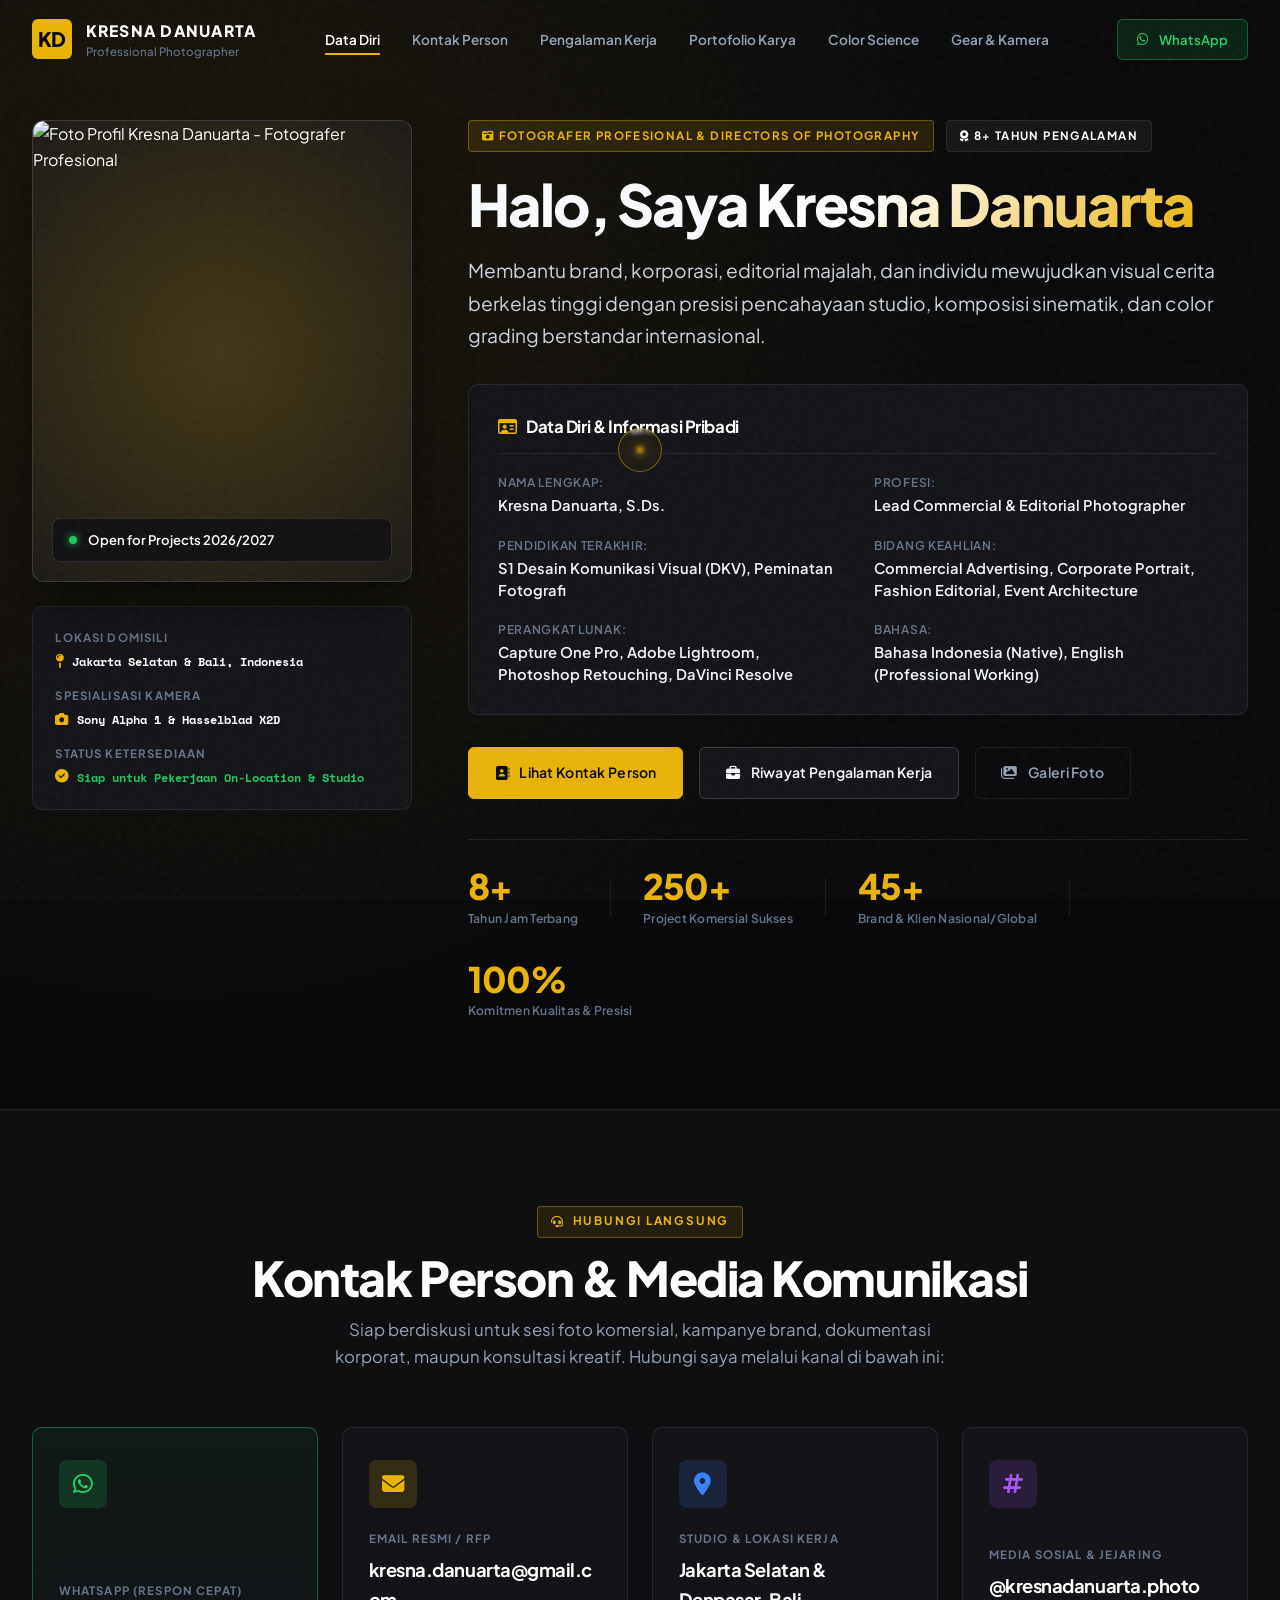
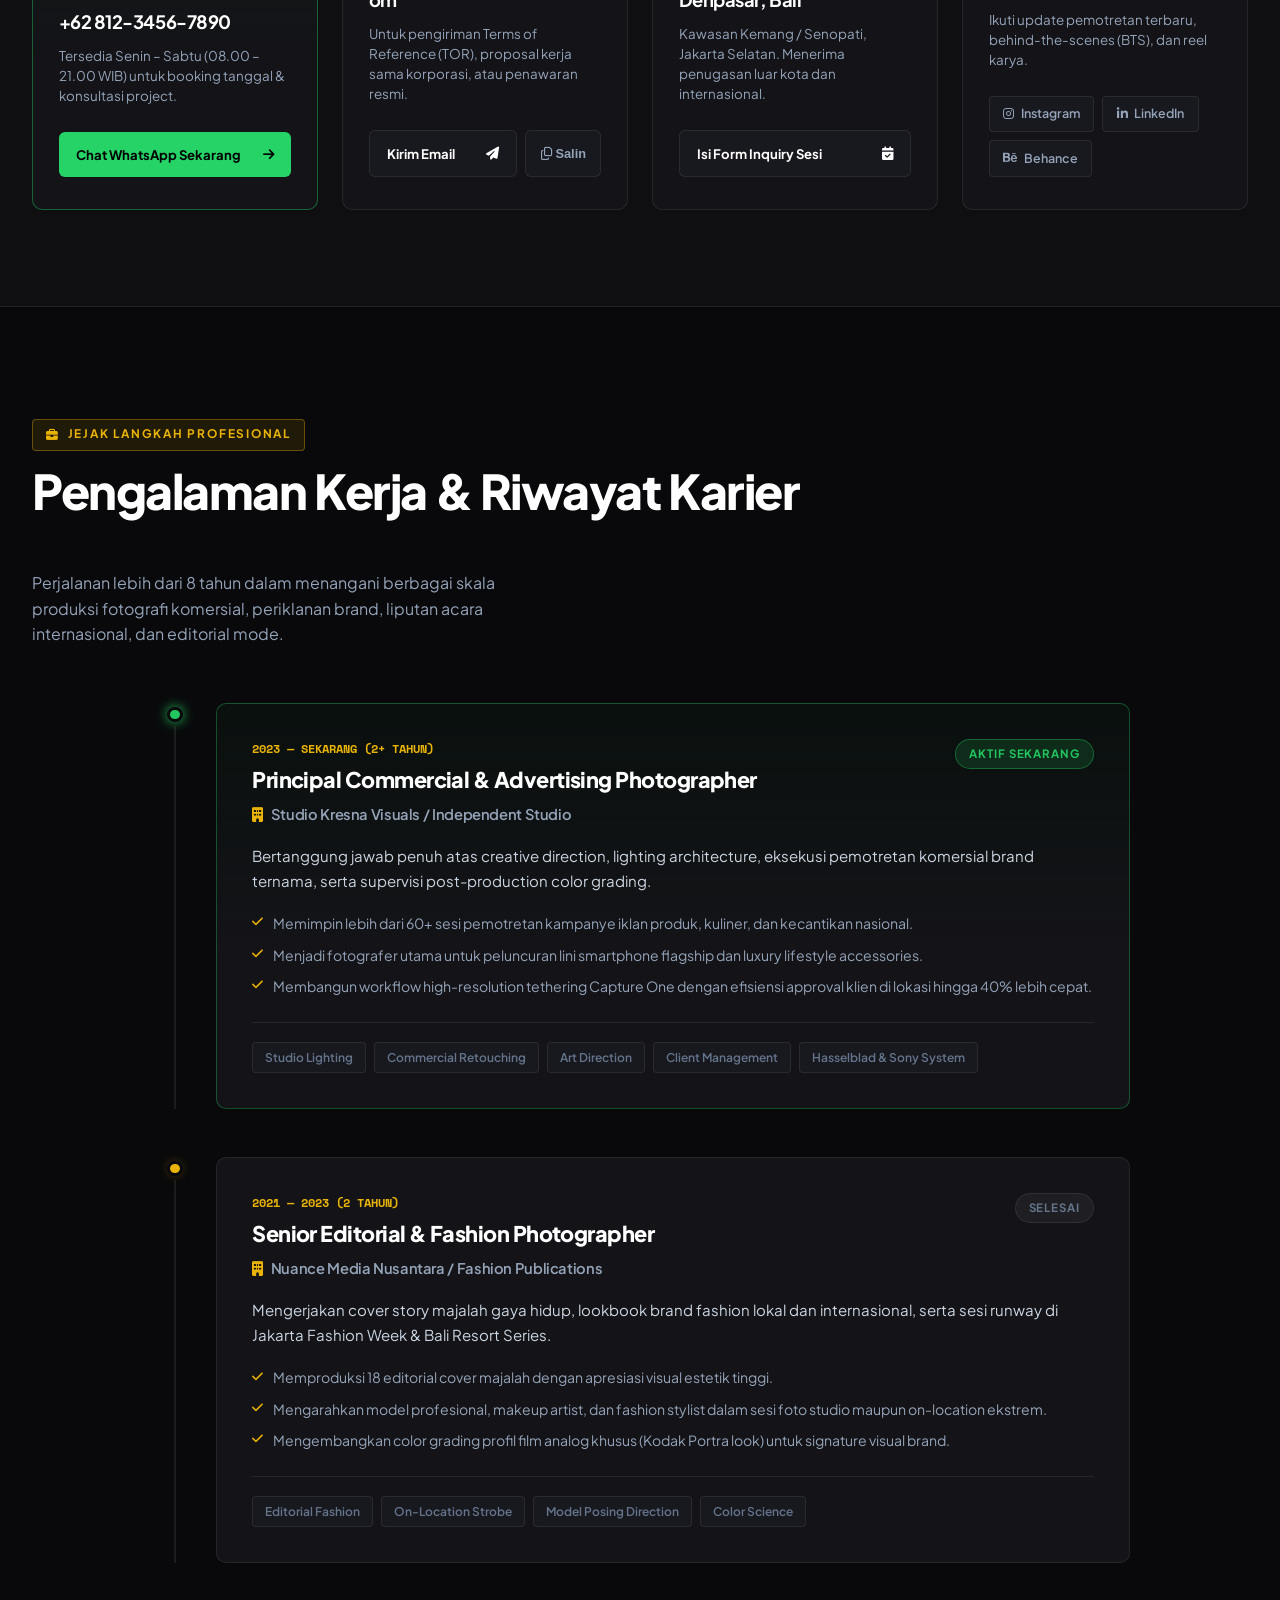
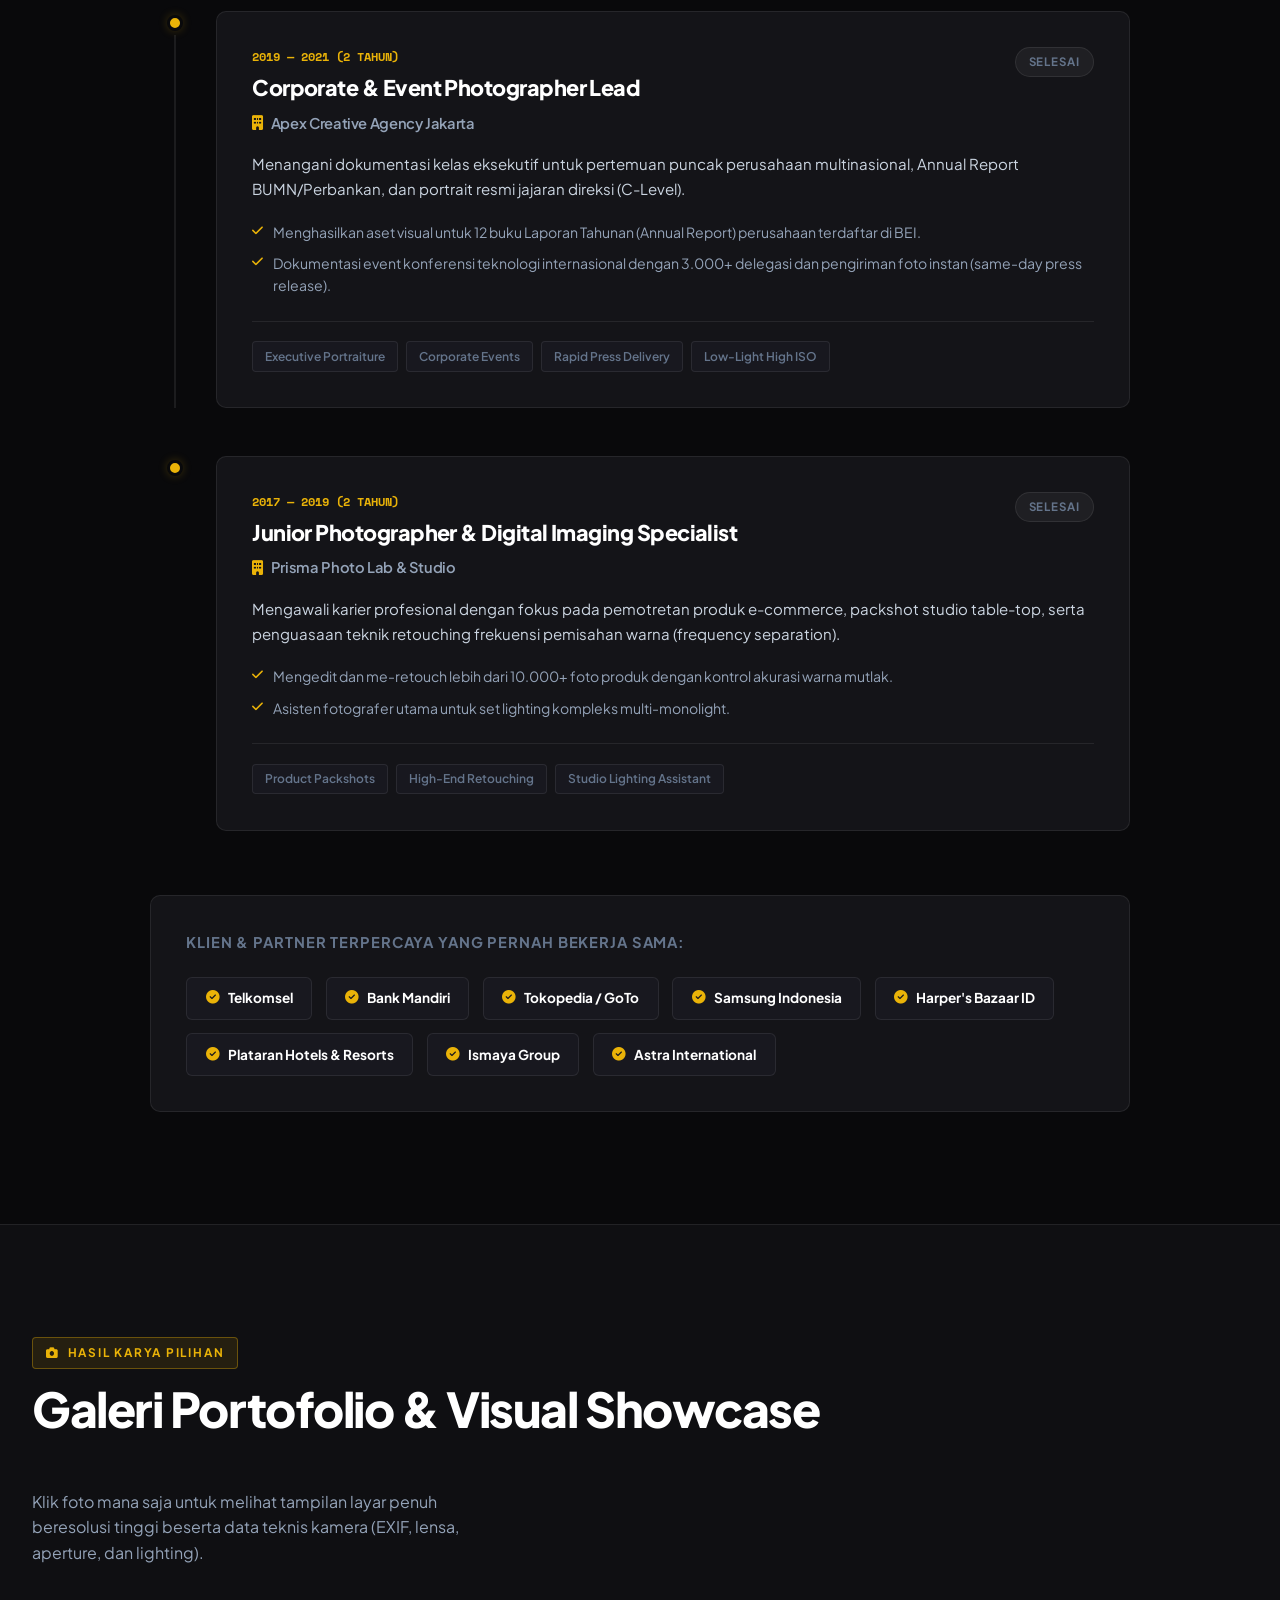
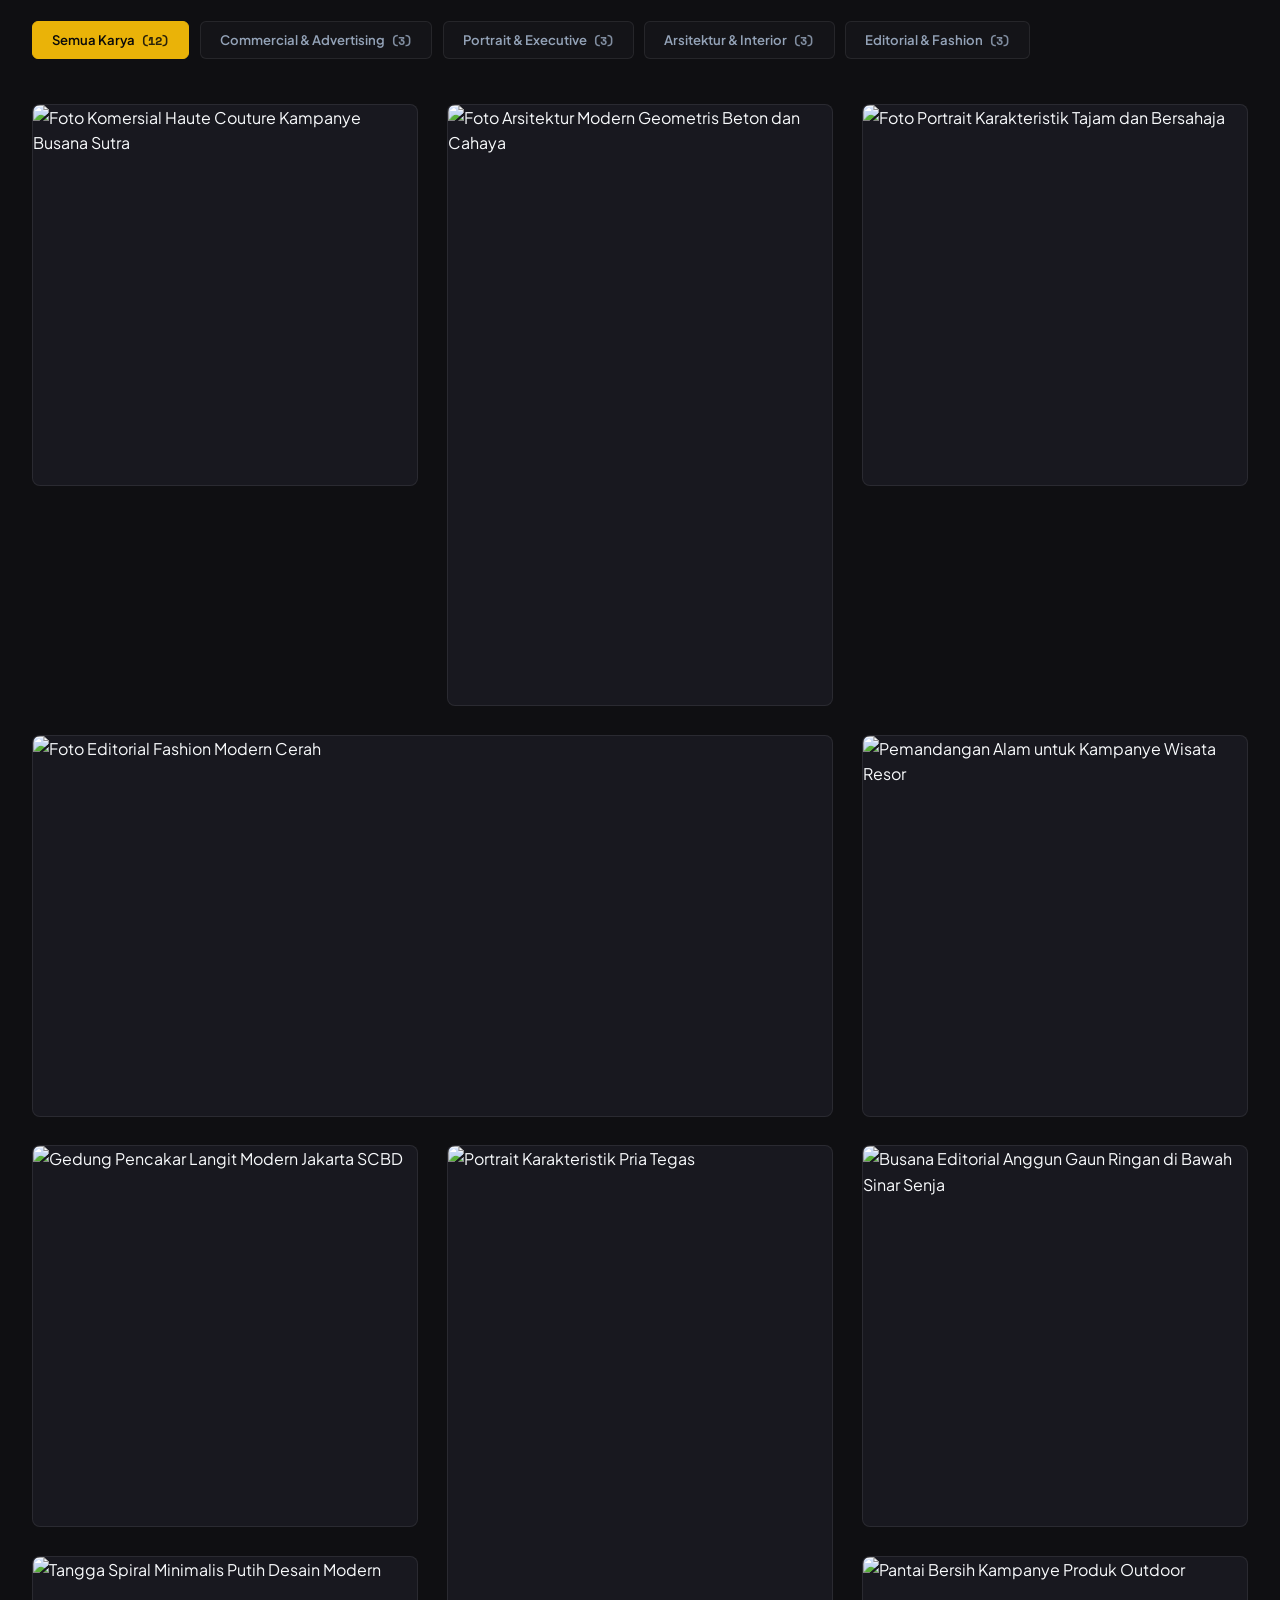
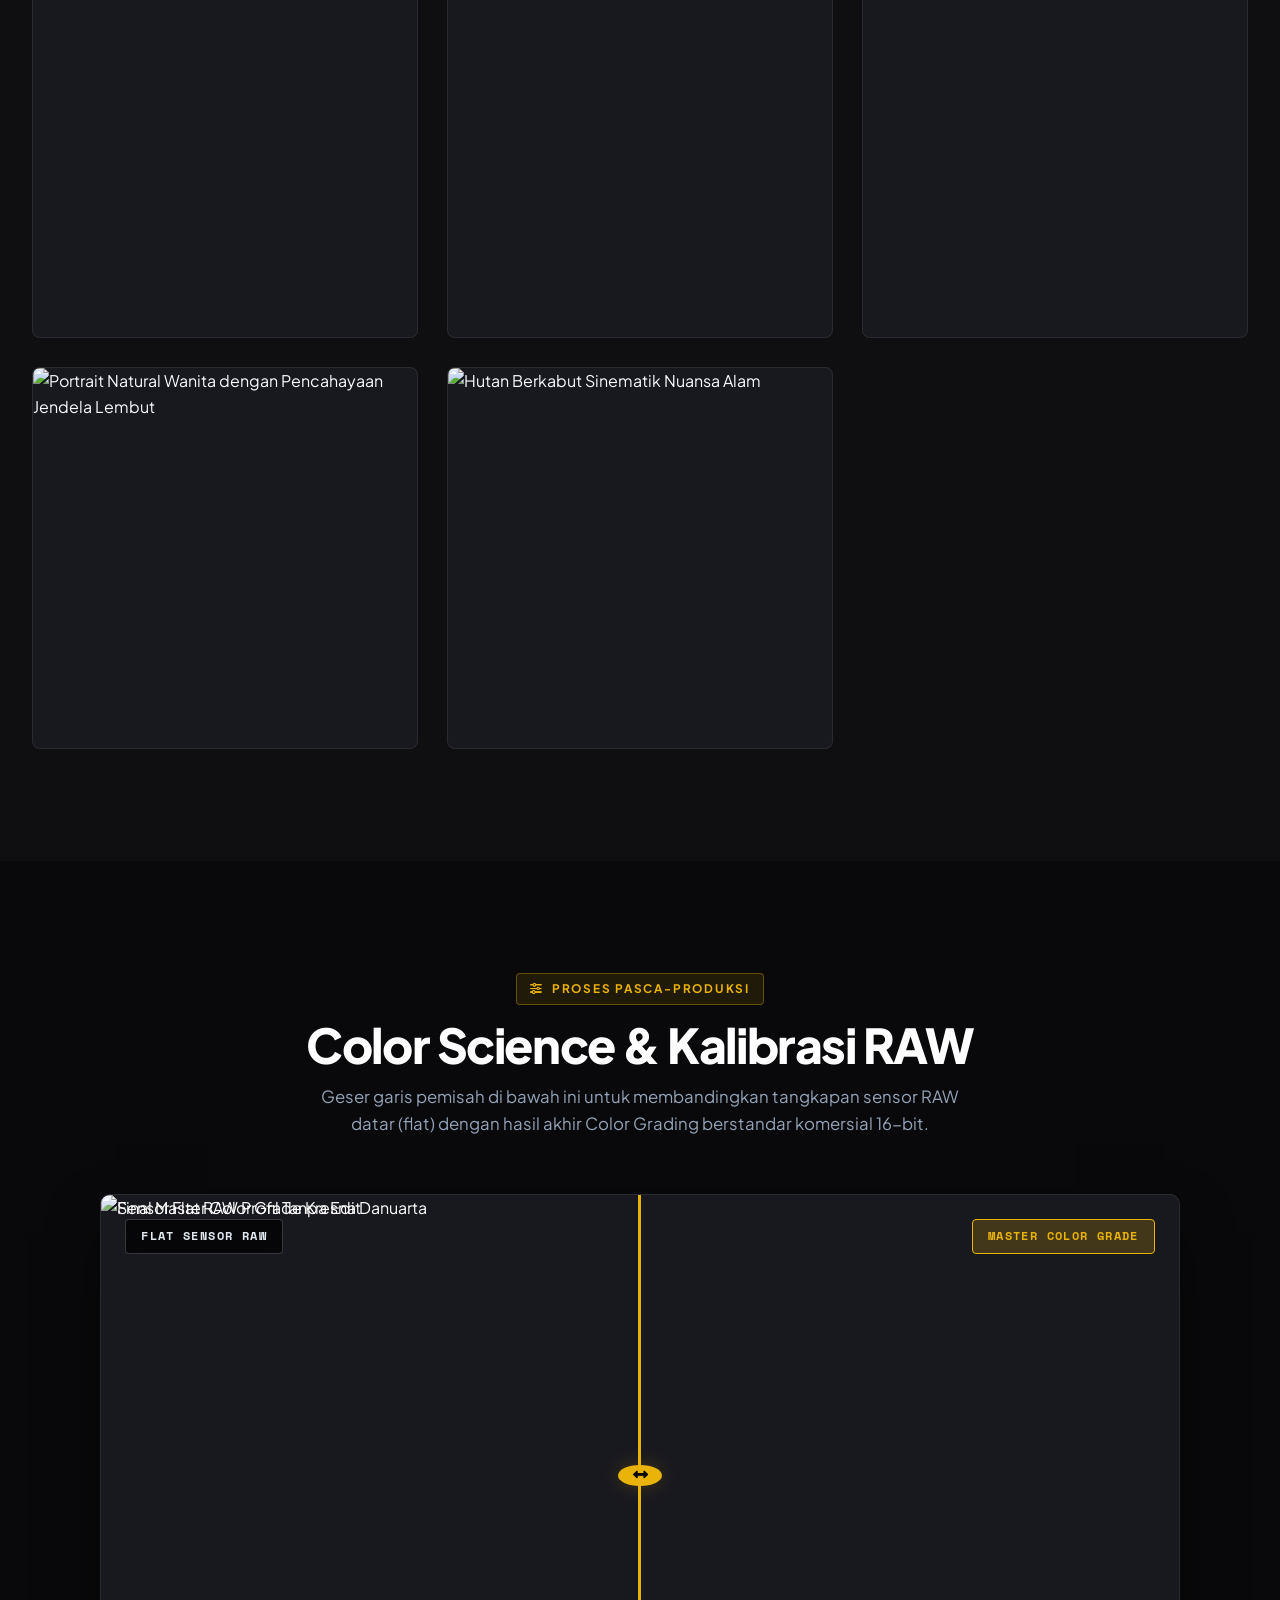
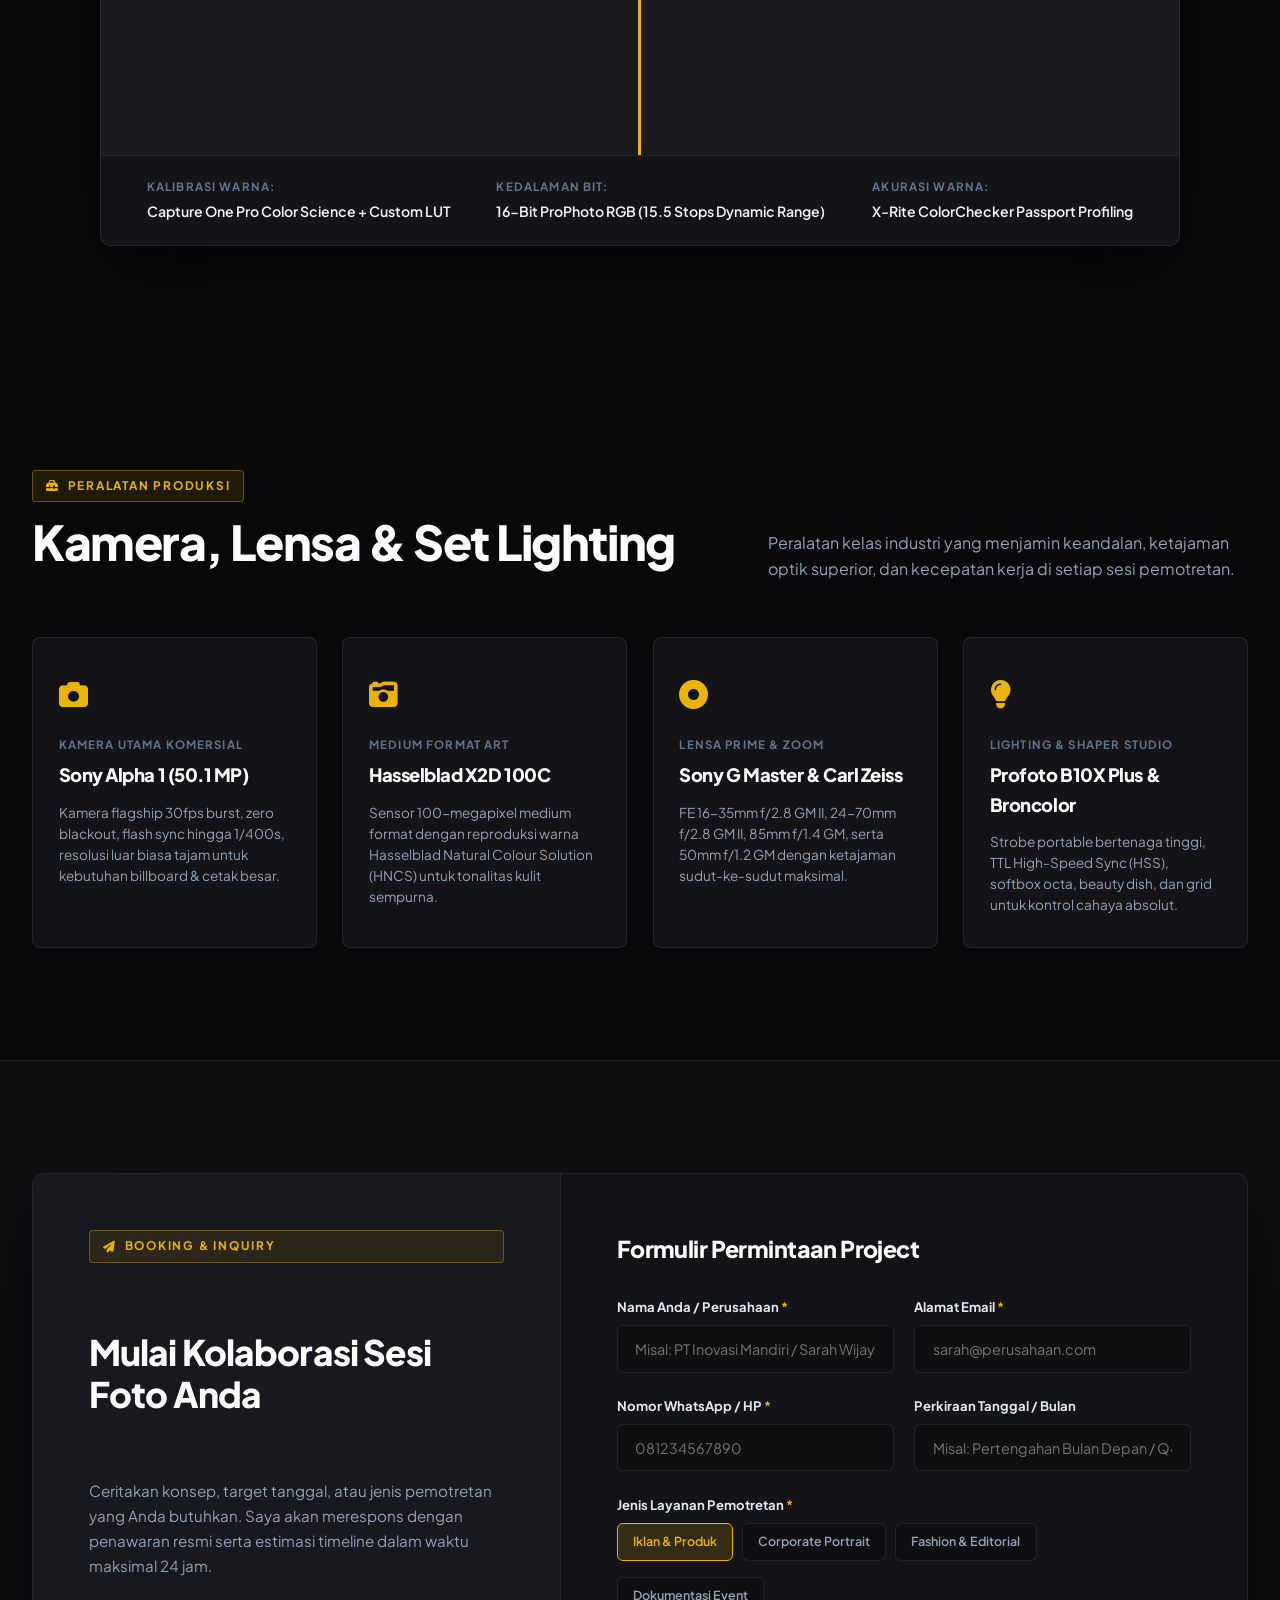
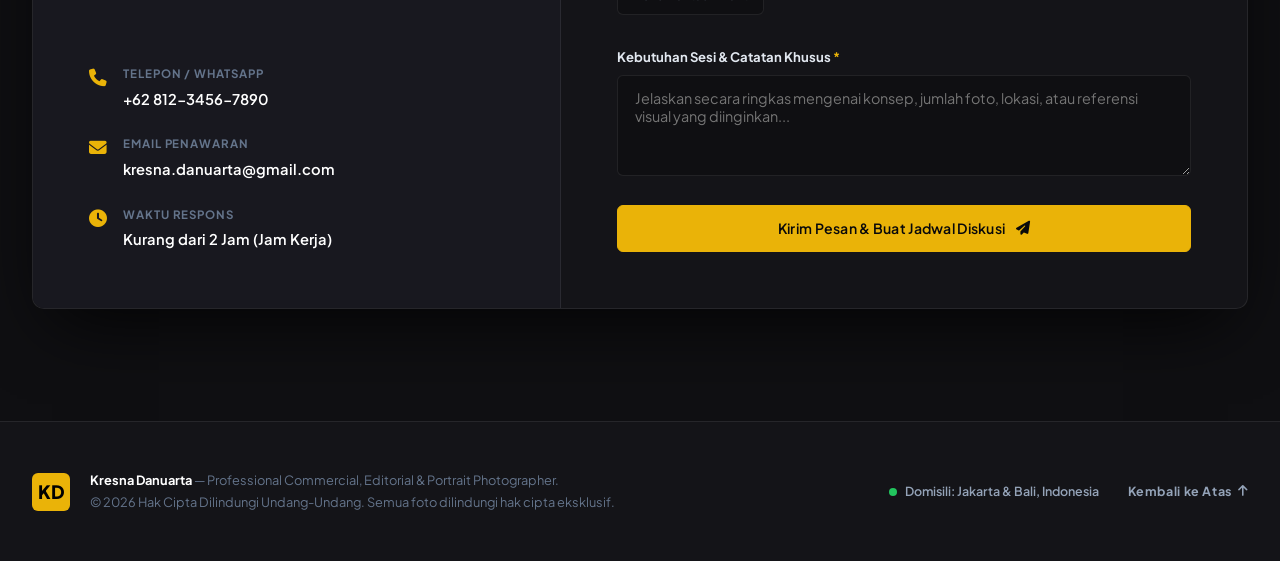
==== portof/index.html @ 053d3d6b "Clean directory structure: move portfolio to root and portof" ====
<!DOCTYPE html>
<html lang="id">
<head>
  <meta charset="UTF-8">
  <meta name="viewport" content="width=device-width, initial-scale=1.0">
  <title>Kresna Danuarta — Professional Photographer & Visual Storyteller</title>
  <meta name="description" content="Portofolio resmi Kresna Danuarta — Fotografer Profesional spesialisasi Komersial, Editorial, Portrait, dan Corporate Events dengan pengalaman lebih dari 8 tahun.">
  <meta name="keywords" content="fotografer jakarta, fotografer komersial, fotografer editorial, portofolio fotografer, foto produk, foto portrait, Kresna Danuarta">
  <meta name="author" content="Kresna Danuarta">
  <meta property="og:title" content="Kresna Danuarta — Professional Photographer">
  <meta property="og:description" content="Data diri, pengalaman kerja, kontak person, dan kurasi karya foto komersial & editorial.">
  <meta property="og:type" content="website">

  <!-- Google Fonts: Plus Jakarta Sans (Modern Sans-Serif) & Space Mono -->
  <link rel="preconnect" href="https://fonts.googleapis.com">
  <link rel="preconnect" href="https://fonts.gstatic.com" crossorigin>
  <link href="https://fonts.googleapis.com/css2?family=Plus+Jakarta+Sans:ital,wght@0,300;0,400;0,500;0,600;0,700;0,800;1,400;1,600&family=Space+Mono:wght@400;700&display=swap" rel="stylesheet">

  <!-- FontAwesome Icons -->
  <link rel="stylesheet" href="https://cdnjs.cloudflare.com/ajax/libs/font-awesome/6.5.1/css/all.min.css">

  <link rel="stylesheet" href="style.css">
</head>
<body class="dark-theme">
  <!-- Custom Lens Cursor -->
  <div class="custom-cursor" id="customCursor">
    <div class="cursor-dot"></div>
    <div class="cursor-lens" id="cursorLens">
      <span class="lens-label" id="lensLabel">LIHAT</span>
    </div>
  </div>

  <!-- Ambient Film Texture -->
  <div class="film-grain" aria-hidden="true"></div>

  <!-- Header & Navigation -->
  <header class="site-header" id="siteHeader">
    <div class="header-inner container">
      <a href="#profile" class="brand-logo" id="brandLogo">
        <span class="brand-monogram">KD</span>
        <div class="brand-info">
          <span class="brand-name">KRESNA DANUARTA</span>
          <span class="brand-role">Professional Photographer</span>
        </div>
      </a>

      <nav class="nav-desktop" aria-label="Navigasi Utama">
        <ul class="nav-links">
          <li><a href="#profile" class="nav-link active" data-nav="profile">Data Diri</a></li>
          <li><a href="#kontak-cepat" class="nav-link" data-nav="kontak-cepat">Kontak Person</a></li>
          <li><a href="#pengalaman" class="nav-link" data-nav="pengalaman">Pengalaman Kerja</a></li>
          <li><a href="#karya" class="nav-link" data-nav="karya">Portofolio Karya</a></li>
          <li><a href="#color-grading" class="nav-link" data-nav="color-grading">Color Science</a></li>
          <li><a href="#peralatan" class="nav-link" data-nav="peralatan">Gear & Kamera</a></li>
        </ul>
      </nav>

      <div class="header-actions">
        <a href="https://wa.me/6281234567890?text=Halo%20Kresna,%20saya%20tertarik%20untuk%20diskusi%20project%20fotografi" target="_blank" rel="noopener" class="btn btn-whatsapp-header" id="waHeaderBtn">
          <i class="fa-brands fa-whatsapp"></i>
          <span>WhatsApp</span>
        </a>
        <button class="menu-toggle" id="menuToggle" aria-label="Toggle Menu Navigasi">
          <span></span>
          <span></span>
        </button>
      </div>
    </div>
  </header>

  <!-- Mobile Drawer Menu -->
  <div class="mobile-drawer" id="mobileDrawer" aria-hidden="true">
    <div class="mobile-drawer-inner">
      <ul class="mobile-links">
        <li><a href="#profile" class="mobile-link">Data Diri & Profil</a></li>
        <li><a href="#kontak-cepat" class="mobile-link">Kontak Person Langsung</a></li>
        <li><a href="#pengalaman" class="mobile-link">Pengalaman Kerja & Klien</a></li>
        <li><a href="#karya" class="mobile-link">Portofolio Karya Foto</a></li>
        <li><a href="#color-grading" class="mobile-link">Color Grading & RAW</a></li>
        <li><a href="#peralatan" class="mobile-link">Peralatan Kamera</a></li>
      </ul>
      <div class="mobile-drawer-footer">
        <a href="https://wa.me/6281234567890" target="_blank" class="btn btn-primary-accent btn-block">
          <i class="fa-brands fa-whatsapp"></i> Chat WhatsApp
        </a>
        <p class="mobile-location"><i class="fa-solid fa-location-dot"></i> Jakarta Selatan, Indonesia • Terbuka untuk luar kota/negeri</p>
      </div>
    </div>
  </div>

  <main>
    <!-- =================================================================
         1. DATA DIRI & HERO PROFILE SECTION (DITAMPILKAN PERTAMA)
         ================================================================= -->
    <section class="profile-hero-section" id="profile">
      <div class="container">
        <div class="profile-hero-grid">
          
          <!-- Foto Profil & Quick Status -->
          <div class="profile-photo-col">
            <div class="profile-photo-wrapper">
              <div class="photo-glow-effect"></div>
              <img 
                src="https://images.unsplash.com/photo-1534528741775-53994a69daeb?auto=format&fit=crop&w=900&q=85" 
                alt="Foto Profil Kresna Danuarta - Fotografer Profesional"
                class="profile-avatar-img"
                id="profileAvatarImg"
              >
              <div class="profile-badge-overlay">
                <span class="status-pulse-dot"></span>
                <span>Open for Projects 2026/2027</span>
              </div>
            </div>

            <!-- Quick Specs Card -->
            <div class="quick-bio-card">
              <div class="bio-spec-item">
                <span class="spec-label">Lokasi Domisili</span>
                <span class="spec-val"><i class="fa-solid fa-map-pin"></i> Jakarta Selatan & Bali, Indonesia</span>
              </div>
              <div class="bio-spec-item">
                <span class="spec-label">Spesialisasi Kamera</span>
                <span class="spec-val"><i class="fa-solid fa-camera"></i> Sony Alpha 1 & Hasselblad X2D</span>
              </div>
              <div class="bio-spec-item">
                <span class="spec-label">Status Ketersediaan</span>
                <span class="spec-val text-success"><i class="fa-solid fa-circle-check"></i> Siap untuk Pekerjaan On-Location & Studio</span>
              </div>
            </div>
          </div>

          <!-- Data Diri Lengkap & Narasi Profil -->
          <div class="profile-data-col">
            <div class="hero-top-badges">
              <span class="badge-role">
                <i class="fa-solid fa-camera-retro"></i> FOTOGRAFER PROFESIONAL & DIRECTORS OF PHOTOGRAPHY
              </span>
              <span class="badge-exp">
                <i class="fa-solid fa-award"></i> 8+ TAHUN PENGALAMAN
              </span>
            </div>

            <h1 class="profile-name-title">
              Halo, Saya <span class="text-gradient">Kresna Danuarta</span>
            </h1>

            <p class="profile-tagline">
              Membantu brand, korporasi, editorial majalah, dan individu mewujudkan visual cerita berkelas tinggi dengan presisi pencahayaan studio, komposisi sinematik, dan color grading berstandar internasional.
            </p>

            <!-- Tabel Data Diri Ringkas -->
            <div class="biodata-card">
              <h2 class="biodata-title"><i class="fa-regular fa-id-card"></i> Data Diri & Informasi Pribadi</h2>
              <div class="biodata-grid">
                <div class="biodata-item">
                  <span class="bio-key">Nama Lengkap:</span>
                  <span class="bio-val">Kresna Danuarta, S.Ds.</span>
                </div>
                <div class="biodata-item">
                  <span class="bio-key">Profesi:</span>
                  <span class="bio-val">Lead Commercial & Editorial Photographer</span>
                </div>
                <div class="biodata-item">
                  <span class="bio-key">Pendidikan Terakhir:</span>
                  <span class="bio-val">S1 Desain Komunikasi Visual (DKV), Peminatan Fotografi</span>
                </div>
                <div class="biodata-item">
                  <span class="bio-key">Bidang Keahlian:</span>
                  <span class="bio-val">Commercial Advertising, Corporate Portrait, Fashion Editorial, Event Architecture</span>
                </div>
                <div class="biodata-item">
                  <span class="bio-key">Perangkat Lunak:</span>
                  <span class="bio-val">Capture One Pro, Adobe Lightroom, Photoshop Retouching, DaVinci Resolve</span>
                </div>
                <div class="biodata-item">
                  <span class="bio-key">Bahasa:</span>
                  <span class="bio-val">Bahasa Indonesia (Native), English (Professional Working)</span>
                </div>
              </div>
            </div>

            <!-- Action Buttons -->
            <div class="profile-cta-buttons">
              <a href="#kontak-cepat" class="btn btn-primary-accent" id="btnHubungiSaya">
                <i class="fa-solid fa-address-book"></i>
                <span>Lihat Kontak Person</span>
              </a>
              <a href="#pengalaman" class="btn btn-secondary-surface" id="btnLihatPengalaman">
                <i class="fa-solid fa-briefcase"></i>
                <span>Riwayat Pengalaman Kerja</span>
              </a>
              <a href="#karya" class="btn btn-ghost" id="btnLihatKarya">
                <i class="fa-solid fa-images"></i>
                <span>Galeri Foto</span>
              </a>
            </div>

            <!-- Ringkasan Statistik Angka -->
            <div class="stats-counter-strip">
              <div class="stat-box">
                <span class="stat-number">8+</span>
                <span class="stat-text">Tahun Jam Terbang</span>
              </div>
              <div class="stat-divider"></div>
              <div class="stat-box">
                <span class="stat-number">250+</span>
                <span class="stat-text">Project Komersial Sukses</span>
              </div>
              <div class="stat-divider"></div>
              <div class="stat-box">
                <span class="stat-number">45+</span>
                <span class="stat-text">Brand & Klien Nasional/Global</span>
              </div>
              <div class="stat-divider"></div>
              <div class="stat-box">
                <span class="stat-number">100%</span>
                <span class="stat-text">Komitmen Kualitas & Presisi</span>
              </div>
            </div>

          </div>
        </div>
      </div>
    </section>

    <!-- =================================================================
         2. KONTAK PERSON LANGSUNG (DITAMPILKAN DI AWAL)
         ================================================================= -->
    <section class="contact-quick-section" id="kontak-cepat">
      <div class="container">
        <div class="section-badge-center">
          <span class="section-tag"><i class="fa-solid fa-headset"></i> HUBUNGI LANGSUNG</span>
          <h2 class="section-title">Kontak Person & Media Komunikasi</h2>
          <p class="section-subtitle">
            Siap berdiskusi untuk sesi foto komersial, kampanye brand, dokumentasi korporat, maupun konsultasi kreatif. Hubungi saya melalui kanal di bawah ini:
          </p>
        </div>

        <div class="contact-cards-grid">
          <!-- WhatsApp Card -->
          <div class="contact-card highlight-whatsapp">
            <div class="contact-icon-box wa-icon">
              <i class="fa-brands fa-whatsapp"></i>
            </div>
            <div class="contact-body">
              <span class="contact-category">WhatsApp (Respon Cepat)</span>
              <h3 class="contact-title">+62 812-3456-7890</h3>
              <p class="contact-desc">Tersedia Senin – Sabtu (08.00 – 21.00 WIB) untuk booking tanggal & konsultasi project.</p>
              <a href="https://wa.me/6281234567890?text=Halo%20Kresna,%20saya%20ingin%20berdiskusi%20mengenai%20project%20fotografi" target="_blank" rel="noopener" class="contact-action-btn wa-btn">
                <span>Chat WhatsApp Sekarang</span>
                <i class="fa-solid fa-arrow-right"></i>
              </a>
            </div>
          </div>

          <!-- Email Card -->
          <div class="contact-card">
            <div class="contact-icon-box mail-icon">
              <i class="fa-solid fa-envelope"></i>
            </div>
            <div class="contact-body">
              <span class="contact-category">Email Resmi / RFP</span>
              <h3 class="contact-title">kresna.danuarta@gmail.com</h3>
              <p class="contact-desc">Untuk pengiriman Terms of Reference (TOR), proposal kerja sama korporasi, atau penawaran resmi.</p>
              <div class="btn-group-contact">
                <a href="mailto:kresna.danuarta@gmail.com" class="contact-action-btn email-btn">
                  <span>Kirim Email</span>
                  <i class="fa-solid fa-paper-plane"></i>
                </a>
                <button class="btn-copy-email copy-email-btn" data-email="kresna.danuarta@gmail.com" title="Salin Email">
                  <i class="fa-regular fa-copy"></i> Salin
                </button>
              </div>
            </div>
          </div>

          <!-- Studio / Lokasi Card -->
          <div class="contact-card">
            <div class="contact-icon-box location-icon">
              <i class="fa-solid fa-location-dot"></i>
            </div>
            <div class="contact-body">
              <span class="contact-category">Studio & Lokasi Kerja</span>
              <h3 class="contact-title">Jakarta Selatan & Denpasar, Bali</h3>
              <p class="contact-desc">Kawasan Kemang / Senopati, Jakarta Selatan. Menerima penugasan luar kota dan internasional.</p>
              <a href="#form-kontak" class="contact-action-btn form-btn">
                <span>Isi Form Inquiry Sesi</span>
                <i class="fa-solid fa-calendar-check"></i>
              </a>
            </div>
          </div>

          <!-- Media Sosial & Portofolio Online Card -->
          <div class="contact-card">
            <div class="contact-icon-box social-icon">
              <i class="fa-solid fa-hashtag"></i>
            </div>
            <div class="contact-body">
              <span class="contact-category">Media Sosial & Jejaring</span>
              <h3 class="contact-title">@kresnadanuarta.photo</h3>
              <p class="contact-desc">Ikuti update pemotretan terbaru, behind-the-scenes (BTS), dan reel karya.</p>
              <div class="social-pills">
                <a href="https://instagram.com" target="_blank" rel="noopener" class="social-pill" title="Instagram">
                  <i class="fa-brands fa-instagram"></i> Instagram
                </a>
                <a href="https://linkedin.com" target="_blank" rel="noopener" class="social-pill" title="LinkedIn">
                  <i class="fa-brands fa-linkedin-in"></i> LinkedIn
                </a>
                <a href="https://behance.net" target="_blank" rel="noopener" class="social-pill" title="Behance">
                  <i class="fa-brands fa-behance"></i> Behance
                </a>
              </div>
            </div>
          </div>
        </div>
      </div>
    </section>

    <!-- =================================================================
         3. PENGALAMAN KERJA & RIWAYAT KARIER (DITAMPILKAN DI AWAL)
         ================================================================= -->
    <section class="experience-section" id="pengalaman">
      <div class="container">
        <div class="section-header-split">
          <div>
            <span class="section-tag"><i class="fa-solid fa-briefcase"></i> JEJAK LANGKAH PROFESIONAL</span>
            <h2 class="section-title">Pengalaman Kerja & Riwayat Karier</h2>
          </div>
          <p class="section-desc-right">
            Perjalanan lebih dari 8 tahun dalam menangani berbagai skala produksi fotografi komersial, periklanan brand, liputan acara internasional, dan editorial mode.
          </p>
        </div>

        <div class="experience-timeline">
          
          <!-- Experience Item 1 -->
          <div class="experience-item current-role">
            <div class="exp-marker">
              <span class="marker-dot"></span>
              <span class="marker-line"></span>
            </div>
            <div class="exp-card">
              <div class="exp-header">
                <div>
                  <span class="exp-period">2023 — SEKARANG (2+ TAHUN)</span>
                  <h3 class="exp-role">Principal Commercial & Advertising Photographer</h3>
                  <h4 class="exp-company"><i class="fa-solid fa-building"></i> Studio Kresna Visuals / Independent Studio</h4>
                </div>
                <span class="exp-tag-badge">Aktif Sekarang</span>
              </div>
              <p class="exp-summary">
                Bertanggung jawab penuh atas creative direction, lighting architecture, eksekusi pemotretan komersial brand ternama, serta supervisi post-production color grading.
              </p>
              <ul class="exp-bullet-points">
                <li><i class="fa-solid fa-check"></i> Memimpin lebih dari 60+ sesi pemotretan kampanye iklan produk, kuliner, dan kecantikan nasional.</li>
                <li><i class="fa-solid fa-check"></i> Menjadi fotografer utama untuk peluncuran lini smartphone flagship dan luxury lifestyle accessories.</li>
                <li><i class="fa-solid fa-check"></i> Membangun workflow high-resolution tethering Capture One dengan efisiensi approval klien di lokasi hingga 40% lebih cepat.</li>
              </ul>
              <div class="exp-skills-tags">
                <span>Studio Lighting</span>
                <span>Commercial Retouching</span>
                <span>Art Direction</span>
                <span>Client Management</span>
                <span>Hasselblad & Sony System</span>
              </div>
            </div>
          </div>

          <!-- Experience Item 2 -->
          <div class="experience-item">
            <div class="exp-marker">
              <span class="marker-dot"></span>
              <span class="marker-line"></span>
            </div>
            <div class="exp-card">
              <div class="exp-header">
                <div>
                  <span class="exp-period">2021 — 2023 (2 TAHUN)</span>
                  <h3 class="exp-role">Senior Editorial & Fashion Photographer</h3>
                  <h4 class="exp-company"><i class="fa-solid fa-building"></i> Nuance Media Nusantara / Fashion Publications</h4>
                </div>
                <span class="exp-tag-badge past">Selesai</span>
              </div>
              <p class="exp-summary">
                Mengerjakan cover story majalah gaya hidup, lookbook brand fashion lokal dan internasional, serta sesi runway di Jakarta Fashion Week & Bali Resort Series.
              </p>
              <ul class="exp-bullet-points">
                <li><i class="fa-solid fa-check"></i> Memproduksi 18 editorial cover majalah dengan apresiasi visual estetik tinggi.</li>
                <li><i class="fa-solid fa-check"></i> Mengarahkan model profesional, makeup artist, dan fashion stylist dalam sesi foto studio maupun on-location ekstrem.</li>
                <li><i class="fa-solid fa-check"></i> Mengembangkan color grading profil film analog khusus (Kodak Portra look) untuk signature visual brand.</li>
              </ul>
              <div class="exp-skills-tags">
                <span>Editorial Fashion</span>
                <span>On-Location Strobe</span>
                <span>Model Posing Direction</span>
                <span>Color Science</span>
              </div>
            </div>
          </div>

          <!-- Experience Item 3 -->
          <div class="experience-item">
            <div class="exp-marker">
              <span class="marker-dot"></span>
              <span class="marker-line"></span>
            </div>
            <div class="exp-card">
              <div class="exp-header">
                <div>
                  <span class="exp-period">2019 — 2021 (2 TAHUN)</span>
                  <h3 class="exp-role">Corporate & Event Photographer Lead</h3>
                  <h4 class="exp-company"><i class="fa-solid fa-building"></i> Apex Creative Agency Jakarta</h4>
                </div>
                <span class="exp-tag-badge past">Selesai</span>
              </div>
              <p class="exp-summary">
                Menangani dokumentasi kelas eksekutif untuk pertemuan puncak perusahaan multinasional, Annual Report BUMN/Perbankan, dan portrait resmi jajaran direksi (C-Level).
              </p>
              <ul class="exp-bullet-points">
                <li><i class="fa-solid fa-check"></i> Menghasilkan aset visual untuk 12 buku Laporan Tahunan (Annual Report) perusahaan terdaftar di BEI.</li>
                <li><i class="fa-solid fa-check"></i> Dokumentasi event konferensi teknologi internasional dengan 3.000+ delegasi dan pengiriman foto instan (same-day press release).</li>
              </ul>
              <div class="exp-skills-tags">
                <span>Executive Portraiture</span>
                <span>Corporate Events</span>
                <span>Rapid Press Delivery</span>
                <span>Low-Light High ISO</span>
              </div>
            </div>
          </div>

          <!-- Experience Item 4 -->
          <div class="experience-item">
            <div class="exp-marker">
              <span class="marker-dot"></span>
              <span class="marker-line"></span>
            </div>
            <div class="exp-card">
              <div class="exp-header">
                <div>
                  <span class="exp-period">2017 — 2019 (2 TAHUN)</span>
                  <h3 class="exp-role">Junior Photographer & Digital Imaging Specialist</h3>
                  <h4 class="exp-company"><i class="fa-solid fa-building"></i> Prisma Photo Lab & Studio</h4>
                </div>
                <span class="exp-tag-badge past">Selesai</span>
              </div>
              <p class="exp-summary">
                Mengawali karier profesional dengan fokus pada pemotretan produk e-commerce, packshot studio table-top, serta penguasaan teknik retouching frekuensi pemisahan warna (frequency separation).
              </p>
              <ul class="exp-bullet-points">
                <li><i class="fa-solid fa-check"></i> Mengedit dan me-retouch lebih dari 10.000+ foto produk dengan kontrol akurasi warna mutlak.</li>
                <li><i class="fa-solid fa-check"></i> Asisten fotografer utama untuk set lighting kompleks multi-monolight.</li>
              </ul>
              <div class="exp-skills-tags">
                <span>Product Packshots</span>
                <span>High-End Retouching</span>
                <span>Studio Lighting Assistant</span>
              </div>
            </div>
          </div>

        </div>

        <!-- Klien & Brand yang Pernah Bekerjasama -->
        <div class="clients-strip-box">
          <h4 class="clients-title">Klien & Partner Terpercaya yang Pernah Bekerja Sama:</h4>
          <div class="clients-grid">
            <span class="client-badge"><i class="fa-solid fa-circle-check"></i> Telkomsel</span>
            <span class="client-badge"><i class="fa-solid fa-circle-check"></i> Bank Mandiri</span>
            <span class="client-badge"><i class="fa-solid fa-circle-check"></i> Tokopedia / GoTo</span>
            <span class="client-badge"><i class="fa-solid fa-circle-check"></i> Samsung Indonesia</span>
            <span class="client-badge"><i class="fa-solid fa-circle-check"></i> Harper's Bazaar ID</span>
            <span class="client-badge"><i class="fa-solid fa-circle-check"></i> Plataran Hotels & Resorts</span>
            <span class="client-badge"><i class="fa-solid fa-circle-check"></i> Ismaya Group</span>
            <span class="client-badge"><i class="fa-solid fa-circle-check"></i> Astra International</span>
          </div>
        </div>
      </div>
    </section>

    <!-- =================================================================
         4. PORTOFOLIO KARYA FOTO (SELECTED WORKS)
         ================================================================= -->
    <section class="portfolio-section" id="karya">
      <div class="container">
        <div class="section-header-split">
          <div>
            <span class="section-tag"><i class="fa-solid fa-camera"></i> HASIL KARYA PILIHAN</span>
            <h2 class="section-title">Galeri Portofolio & Visual Showcase</h2>
          </div>
          <p class="section-desc-right">
            Klik foto mana saja untuk melihat tampilan layar penuh beresolusi tinggi beserta data teknis kamera (EXIF, lensa, aperture, dan lighting).
          </p>
        </div>

        <!-- Filter Kategori -->
        <div class="portfolio-filters" id="portfolioFilters" role="tablist">
          <button class="filter-btn active" data-filter="all" role="tab" aria-selected="true">
            Semua Karya <span class="filter-count">(12)</span>
          </button>
          <button class="filter-btn" data-filter="commercial" role="tab" aria-selected="false">
            Commercial & Advertising <span class="filter-count">(3)</span>
          </button>
          <button class="filter-btn" data-filter="portrait" role="tab" aria-selected="false">
            Portrait & Executive <span class="filter-count">(3)</span>
          </button>
          <button class="filter-btn" data-filter="architecture" role="tab" aria-selected="false">
            Arsitektur & Interior <span class="filter-count">(3)</span>
          </button>
          <button class="filter-btn" data-filter="editorial" role="tab" aria-selected="false">
            Editorial & Fashion <span class="filter-count">(3)</span>
          </button>
        </div>

        <!-- Gallery Grid -->
        <div class="gallery-grid" id="galleryGrid">
          
          <!-- Foto 1: Commercial -->
          <article class="photo-card" data-category="commercial" data-id="1">
            <div class="photo-inner">
              <img 
                src="https://images.unsplash.com/photo-1509631179647-0177331693ae?auto=format&fit=crop&w=1200&q=85" 
                alt="Foto Komersial Haute Couture Kampanye Busana Sutra"
                loading="lazy"
                class="gallery-img"
              >
              <div class="photo-overlay">
                <div class="photo-header-meta">
                  <span class="category-pill">Commercial</span>
                  <span class="year-label">2026</span>
                </div>
                <div class="photo-bottom-meta">
                  <h3 class="photo-title">The Silk Elegance</h3>
                  <p class="photo-location"><i class="fa-solid fa-location-dot"></i> Studio Lumina, Jakarta</p>
                  <div class="photo-exif">
                    <span><i class="fa-solid fa-camera"></i> Hasselblad H6D-100c</span>
                    <span>100mm • f/4.0 • 1/160s • ISO 64 • Broncolor Para 133</span>
                  </div>
                </div>
                <button class="view-indicator-btn" aria-label="Buka foto"><i class="fa-solid fa-expand"></i></button>
              </div>
            </div>
          </article>

          <!-- Foto 2: Architecture -->
          <article class="photo-card photo-card-tall" data-category="architecture" data-id="2">
            <div class="photo-inner">
              <img 
                src="https://images.unsplash.com/photo-1513694203232-719a280e022f?auto=format&fit=crop&w=1200&q=85" 
                alt="Foto Arsitektur Modern Geometris Beton dan Cahaya"
                loading="lazy"
                class="gallery-img"
              >
              <div class="photo-overlay">
                <div class="photo-header-meta">
                  <span class="category-pill">Arsitektur</span>
                  <span class="year-label">2025</span>
                </div>
                <div class="photo-bottom-meta">
                  <h3 class="photo-title">Monolith No. IV</h3>
                  <p class="photo-location"><i class="fa-solid fa-location-dot"></i> SCBD Architecture Pavilion, Jakarta</p>
                  <div class="photo-exif">
                    <span><i class="fa-solid fa-camera"></i> Sony A1</span>
                    <span>FE 24-70mm GM II • f/8.0 • 1/250s • ISO 100</span>
                  </div>
                </div>
                <button class="view-indicator-btn" aria-label="Buka foto"><i class="fa-solid fa-expand"></i></button>
              </div>
            </div>
          </article>

          <!-- Foto 3: Portrait -->
          <article class="photo-card" data-category="portrait" data-id="3">
            <div class="photo-inner">
              <img 
                src="https://images.unsplash.com/photo-1534528741775-53994a69daeb?auto=format&fit=crop&w=1200&q=85" 
                alt="Foto Portrait Karakteristik Tajam dan Bersahaja"
                loading="lazy"
                class="gallery-img"
              >
              <div class="photo-overlay">
                <div class="photo-header-meta">
                  <span class="category-pill">Portrait</span>
                  <span class="year-label">2026</span>
                </div>
                <div class="photo-bottom-meta">
                  <h3 class="photo-title">Executive Serenity</h3>
                  <p class="photo-location"><i class="fa-solid fa-location-dot"></i> Senopati Studio, Jakarta Selatan</p>
                  <div class="photo-exif">
                    <span><i class="fa-solid fa-camera"></i> Sony A1</span>
                    <span>85mm f/1.4 GM • f/1.8 • 1/500s • ISO 100</span>
                  </div>
                </div>
                <button class="view-indicator-btn" aria-label="Buka foto"><i class="fa-solid fa-expand"></i></button>
              </div>
            </div>
          </article>

          <!-- Foto 4: Editorial -->
          <article class="photo-card photo-card-wide" data-category="editorial" data-id="4">
            <div class="photo-inner">
              <img 
                src="https://images.unsplash.com/photo-1515886657613-9f3515b0c78f?auto=format&fit=crop&w=1200&q=85" 
                alt="Foto Editorial Fashion Modern Cerah"
                loading="lazy"
                class="gallery-img"
              >
              <div class="photo-overlay">
                <div class="photo-header-meta">
                  <span class="category-pill">Editorial</span>
                  <span class="year-label">2026</span>
                </div>
                <div class="photo-bottom-meta">
                  <h3 class="photo-title">Chroma & High Fashion</h3>
                  <p class="photo-location"><i class="fa-solid fa-location-dot"></i> Jakarta Fashion Runway Series</p>
                  <div class="photo-exif">
                    <span><i class="fa-solid fa-camera"></i> Hasselblad X2D 100C</span>
                    <span>XCD 80mm f/1.9 • 1/320s • ISO 100</span>
                  </div>
                </div>
                <button class="view-indicator-btn" aria-label="Buka foto"><i class="fa-solid fa-expand"></i></button>
              </div>
            </div>
          </article>

          <!-- Foto 5: Commercial -->
          <article class="photo-card" data-category="commercial" data-id="5">
            <div class="photo-inner">
              <img 
                src="https://images.unsplash.com/photo-1506744038136-46273834b3fb?auto=format&fit=crop&w=1200&q=85" 
                alt="Pemandangan Alam untuk Kampanye Wisata Resor"
                loading="lazy"
                class="gallery-img"
              >
              <div class="photo-overlay">
                <div class="photo-header-meta">
                  <span class="category-pill">Commercial</span>
                  <span class="year-label">2025</span>
                </div>
                <div class="photo-bottom-meta">
                  <h3 class="photo-title">Luxury Resort Campaign</h3>
                  <p class="photo-location"><i class="fa-solid fa-location-dot"></i> Ubud, Bali</p>
                  <div class="photo-exif">
                    <span><i class="fa-solid fa-camera"></i> Sony A1</span>
                    <span>16-35mm GM II • f/8.0 • 1/125s • ISO 100</span>
                  </div>
                </div>
                <button class="view-indicator-btn" aria-label="Buka foto"><i class="fa-solid fa-expand"></i></button>
              </div>
            </div>
          </article>

          <!-- Foto 6: Architecture -->
          <article class="photo-card" data-category="architecture" data-id="6">
            <div class="photo-inner">
              <img 
                src="https://images.unsplash.com/photo-1486406146926-c627a92ad1ab?auto=format&fit=crop&w=1200&q=85" 
                alt="Gedung Pencakar Langit Modern Jakarta SCBD"
                loading="lazy"
                class="gallery-img"
              >
              <div class="photo-overlay">
                <div class="photo-header-meta">
                  <span class="category-pill">Arsitektur</span>
                  <span class="year-label">2025</span>
                </div>
                <div class="photo-bottom-meta">
                  <h3 class="photo-title">Metropolitan Horizon</h3>
                  <p class="photo-location"><i class="fa-solid fa-location-dot"></i> Sudirman CBD, Jakarta</p>
                  <div class="photo-exif">
                    <span><i class="fa-solid fa-camera"></i> Sony A1</span>
                    <span>24-70mm GM II • f/9.0 • 1/400s • ISO 100</span>
                  </div>
                </div>
                <button class="view-indicator-btn" aria-label="Buka foto"><i class="fa-solid fa-expand"></i></button>
              </div>
            </div>
          </article>

          <!-- Foto 7: Portrait -->
          <article class="photo-card photo-card-tall" data-category="portrait" data-id="7">
            <div class="photo-inner">
              <img 
                src="https://images.unsplash.com/photo-1500648767791-00dcc994a43e?auto=format&fit=crop&w=1200&q=85" 
                alt="Portrait Karakteristik Pria Tegas"
                loading="lazy"
                class="gallery-img"
              >
              <div class="photo-overlay">
                <div class="photo-header-meta">
                  <span class="category-pill">Portrait</span>
                  <span class="year-label">2025</span>
                </div>
                <div class="photo-bottom-meta">
                  <h3 class="photo-title">The Architect’s Gaze</h3>
                  <p class="photo-location"><i class="fa-solid fa-location-dot"></i> Menteng, Jakarta Pusat</p>
                  <div class="photo-exif">
                    <span><i class="fa-solid fa-camera"></i> Leica M11-P</span>
                    <span>Summilux 50mm • f/1.4 • 1/800s • ISO 125</span>
                  </div>
                </div>
                <button class="view-indicator-btn" aria-label="Buka foto"><i class="fa-solid fa-expand"></i></button>
              </div>
            </div>
          </article>

          <!-- Foto 8: Editorial -->
          <article class="photo-card" data-category="editorial" data-id="8">
            <div class="photo-inner">
              <img 
                src="https://images.unsplash.com/photo-1490481651871-ab68de25d43d?auto=format&fit=crop&w=1200&q=85" 
                alt="Busana Editorial Anggun Gaun Ringan di Bawah Sinar Senja"
                loading="lazy"
                class="gallery-img"
              >
              <div class="photo-overlay">
                <div class="photo-header-meta">
                  <span class="category-pill">Editorial</span>
                  <span class="year-label">2026</span>
                </div>
                <div class="photo-bottom-meta">
                  <h3 class="photo-title">Golden Hour Fabric</h3>
                  <p class="photo-location"><i class="fa-solid fa-location-dot"></i> Nusa Dua, Bali</p>
                  <div class="photo-exif">
                    <span><i class="fa-solid fa-camera"></i> Sony A1</span>
                    <span>85mm f/1.4 • f/1.8 • 1/2000s • ISO 100</span>
                  </div>
                </div>
                <button class="view-indicator-btn" aria-label="Buka foto"><i class="fa-solid fa-expand"></i></button>
              </div>
            </div>
          </article>

          <!-- Foto 9: Architecture -->
          <article class="photo-card" data-category="architecture" data-id="9">
            <div class="photo-inner">
              <img 
                src="https://images.unsplash.com/photo-1487958449943-2429e8be8625?auto=format&fit=crop&w=1200&q=85" 
                alt="Tangga Spiral Minimalis Putih Desain Modern"
                loading="lazy"
                class="gallery-img"
              >
              <div class="photo-overlay">
                <div class="photo-header-meta">
                  <span class="category-pill">Arsitektur</span>
                  <span class="year-label">2025</span>
                </div>
                <div class="photo-bottom-meta">
                  <h3 class="photo-title">Spiral Geometry</h3>
                  <p class="photo-location"><i class="fa-solid fa-location-dot"></i> Museum Macan Gallery, Jakarta</p>
                  <div class="photo-exif">
                    <span><i class="fa-solid fa-camera"></i> Hasselblad 907X</span>
                    <span>30mm • f/8.0 • 1/2s • ISO 100</span>
                  </div>
                </div>
                <button class="view-indicator-btn" aria-label="Buka foto"><i class="fa-solid fa-expand"></i></button>
              </div>
            </div>
          </article>

          <!-- Foto 10: Commercial -->
          <article class="photo-card" data-category="commercial" data-id="10">
            <div class="photo-inner">
              <img 
                src="https://images.unsplash.com/photo-1507525428034-b723cf961d3e?auto=format&fit=crop&w=1200&q=85" 
                alt="Pantai Bersih Kampanye Produk Outdoor"
                loading="lazy"
                class="gallery-img"
              >
              <div class="photo-overlay">
                <div class="photo-header-meta">
                  <span class="category-pill">Commercial</span>
                  <span class="year-label">2025</span>
                </div>
                <div class="photo-bottom-meta">
                  <h3 class="photo-title">Coastal Brand Story</h3>
                  <p class="photo-location"><i class="fa-solid fa-location-dot"></i> Labuan Bajo, NTT</p>
                  <div class="photo-exif">
                    <span><i class="fa-solid fa-camera"></i> Sony A1</span>
                    <span>24-70mm GM II • f/6.3 • 1/500s • ISO 100</span>
                  </div>
                </div>
                <button class="view-indicator-btn" aria-label="Buka foto"><i class="fa-solid fa-expand"></i></button>
              </div>
            </div>
          </article>

          <!-- Foto 11: Portrait -->
          <article class="photo-card" data-category="portrait" data-id="11">
            <div class="photo-inner">
              <img 
                src="https://images.unsplash.com/photo-1544005313-94ddf0286df2?auto=format&fit=crop&w=1200&q=85" 
                alt="Portrait Natural Wanita dengan Pencahayaan Jendela Lembut"
                loading="lazy"
                class="gallery-img"
              >
              <div class="photo-overlay">
                <div class="photo-header-meta">
                  <span class="category-pill">Portrait</span>
                  <span class="year-label">2026</span>
                </div>
                <div class="photo-bottom-meta">
                  <h3 class="photo-title">Natural Window Glow</h3>
                  <p class="photo-location"><i class="fa-solid fa-location-dot"></i> Studio Kemang, Jakarta</p>
                  <div class="photo-exif">
                    <span><i class="fa-solid fa-camera"></i> Hasselblad H6D</span>
                    <span>100mm • f/2.5 • 1/250s • ISO 100</span>
                  </div>
                </div>
                <button class="view-indicator-btn" aria-label="Buka foto"><i class="fa-solid fa-expand"></i></button>
              </div>
            </div>
          </article>

          <!-- Foto 12: Editorial -->
          <article class="photo-card" data-category="editorial" data-id="12">
            <div class="photo-inner">
              <img 
                src="https://images.unsplash.com/photo-1470071459604-3b5ec3a7fe05?auto=format&fit=crop&w=1200&q=85" 
                alt="Hutan Berkabut Sinematik Nuansa Alam"
                loading="lazy"
                class="gallery-img"
              >
              <div class="photo-overlay">
                <div class="photo-header-meta">
                  <span class="category-pill">Editorial</span>
                  <span class="year-label">2025</span>
                </div>
                <div class="photo-bottom-meta">
                  <h3 class="photo-title">Morning Mist Symphony</h3>
                  <p class="photo-location"><i class="fa-solid fa-location-dot"></i> Kintamani, Bali</p>
                  <div class="photo-exif">
                    <span><i class="fa-solid fa-camera"></i> Sony A1</span>
                    <span>70-200mm GM II • f/5.6 • 1/160s • ISO 200</span>
                  </div>
                </div>
                <button class="view-indicator-btn" aria-label="Buka foto"><i class="fa-solid fa-expand"></i></button>
              </div>
            </div>
          </article>

        </div>
      </div>
    </section>

    <!-- =================================================================
         5. BEFORE & AFTER (RAW VS COLOR GRADED) SPLIT SLIDER
         ================================================================= -->
    <section class="split-slider-section" id="color-grading">
      <div class="container">
        <div class="section-badge-center">
          <span class="section-tag"><i class="fa-solid fa-sliders"></i> PROSES PASCA-PRODUKSI</span>
          <h2 class="section-title">Color Science & Kalibrasi RAW</h2>
          <p class="section-subtitle">
            Geser garis pemisah di bawah ini untuk membandingkan tangkapan sensor RAW datar (flat) dengan hasil akhir Color Grading berstandar komersial 16-bit.
          </p>
        </div>

        <div class="comparison-card">
          <div class="comparison-wrapper" id="comparisonWrapper">
            <!-- Gambar Akhir Color Grade (Layer Bawah) -->
            <img 
              src="https://images.unsplash.com/photo-1518495973542-4542c06a5843?auto=format&fit=crop&w=1600&q=85" 
              alt="Final Master Color Grade Kresna Danuarta"
              class="comparison-img img-after"
            >
            <div class="badge-after">MASTER COLOR GRADE</div>

            <!-- Gambar Flat RAW (Layer Atas Klip) -->
            <div class="comparison-overlay" id="comparisonOverlay">
              <img 
                src="https://images.unsplash.com/photo-1518495973542-4542c06a5843?auto=format&fit=crop&w=1600&q=85" 
                alt="Sensor Flat RAW Profil Tanpa Edit"
                class="comparison-img img-before"
              >
              <div class="badge-before">FLAT SENSOR RAW</div>
            </div>

            <!-- Divider Bar Handle -->
            <div class="slider-handle" id="sliderHandle">
              <div class="handle-line"></div>
              <div class="handle-button">
                <i class="fa-solid fa-left-right"></i>
              </div>
              <div class="handle-line"></div>
            </div>
          </div>

          <div class="comparison-info-bar">
            <div class="comparison-spec">
              <span class="spec-label">Kalibrasi Warna:</span>
              <span class="spec-value">Capture One Pro Color Science + Custom LUT</span>
            </div>
            <div class="comparison-spec">
              <span class="spec-label">Kedalaman Bit:</span>
              <span class="spec-value">16-Bit ProPhoto RGB (15.5 Stops Dynamic Range)</span>
            </div>
            <div class="comparison-spec">
              <span class="spec-label">Akurasi Warna:</span>
              <span class="spec-value">X-Rite ColorChecker Passport Profiling</span>
            </div>
          </div>
        </div>
      </div>
    </section>

    <!-- =================================================================
         6. PERALATAN KAMERA & GEAR KIT
         ================================================================= -->
    <section class="gear-section" id="peralatan">
      <div class="container">
        <div class="section-header-split">
          <div>
            <span class="section-tag"><i class="fa-solid fa-toolbox"></i> PERALATAN PRODUKSI</span>
            <h2 class="section-title">Kamera, Lensa & Set Lighting</h2>
          </div>
          <p class="section-desc-right">
            Peralatan kelas industri yang menjamin keandalan, ketajaman optik superior, dan kecepatan kerja di setiap sesi pemotretan.
          </p>
        </div>

        <div class="gear-grid">
          <div class="gear-card">
            <div class="gear-icon"><i class="fa-solid fa-camera"></i></div>
            <span class="gear-type">Kamera Utama Komersial</span>
            <h3 class="gear-title">Sony Alpha 1 (50.1 MP)</h3>
            <p class="gear-desc">Kamera flagship 30fps burst, zero blackout, flash sync hingga 1/400s, resolusi luar biasa tajam untuk kebutuhan billboard & cetak besar.</p>
          </div>

          <div class="gear-card">
            <div class="gear-icon"><i class="fa-solid fa-camera-retro"></i></div>
            <span class="gear-type">Medium Format Art</span>
            <h3 class="gear-title">Hasselblad X2D 100C</h3>
            <p class="gear-desc">Sensor 100-megapixel medium format dengan reproduksi warna Hasselblad Natural Colour Solution (HNCS) untuk tonalitas kulit sempurna.</p>
          </div>

          <div class="gear-card">
            <div class="gear-icon"><i class="fa-solid fa-circle-dot"></i></div>
            <span class="gear-type">Lensa Prime & Zoom</span>
            <h3 class="gear-title">Sony G Master & Carl Zeiss</h3>
            <p class="gear-desc">FE 16-35mm f/2.8 GM II, 24-70mm f/2.8 GM II, 85mm f/1.4 GM, serta 50mm f/1.2 GM dengan ketajaman sudut-ke-sudut maksimal.</p>
          </div>

          <div class="gear-card">
            <div class="gear-icon"><i class="fa-solid fa-lightbulb"></i></div>
            <span class="gear-type">Lighting & Shaper Studio</span>
            <h3 class="gear-title">Profoto B10X Plus & Broncolor</h3>
            <p class="gear-desc">Strobe portable bertenaga tinggi, TTL High-Speed Sync (HSS), softbox octa, beauty dish, dan grid untuk kontrol cahaya absolut.</p>
          </div>
        </div>
      </div>
    </section>

    <!-- =================================================================
         7. FORM INQUIRY / BOOKING SESI PEMOTRETAN
         ================================================================= -->
    <section class="booking-section" id="form-kontak">
      <div class="container">
        <div class="booking-card">
          <div class="booking-info-pane">
            <span class="section-tag"><i class="fa-solid fa-paper-plane"></i> BOOKING & INQUIRY</span>
            <h2 class="booking-heading">Mulai Kolaborasi Sesi Foto Anda</h2>
            <p class="booking-text">
              Ceritakan konsep, target tanggal, atau jenis pemotretan yang Anda butuhkan. Saya akan merespons dengan penawaran resmi serta estimasi timeline dalam waktu maksimal 24 jam.
            </p>

            <div class="quick-contact-summary">
              <div class="summary-line">
                <i class="fa-solid fa-phone"></i>
                <div>
                  <span class="summary-label">Telepon / WhatsApp</span>
                  <a href="https://wa.me/6281234567890" class="summary-val">+62 812-3456-7890</a>
                </div>
              </div>
              <div class="summary-line">
                <i class="fa-solid fa-envelope"></i>
                <div>
                  <span class="summary-label">Email Penawaran</span>
                  <a href="mailto:kresna.danuarta@gmail.com" class="summary-val">kresna.danuarta@gmail.com</a>
                </div>
              </div>
              <div class="summary-line">
                <i class="fa-solid fa-clock"></i>
                <div>
                  <span class="summary-label">Waktu Respons</span>
                  <span class="summary-val">Kurang dari 2 Jam (Jam Kerja)</span>
                </div>
              </div>
            </div>
          </div>

          <div class="booking-form-pane">
            <form id="bookingForm" class="inquiry-form" novalidate>
              <h3 class="form-title">Formulir Permintaan Project</h3>

              <div class="form-row">
                <div class="form-group">
                  <label for="clientName">Nama Anda / Perusahaan <span class="req">*</span></label>
                  <input type="text" id="clientName" name="name" placeholder="Misal: PT Inovasi Mandiri / Sarah Wijaya" required>
                  <span class="error-msg">Mohon masukkan nama atau perusahaan Anda.</span>
                </div>
                <div class="form-group">
                  <label for="clientEmail">Alamat Email <span class="req">*</span></label>
                  <input type="email" id="clientEmail" name="email" placeholder="sarah@perusahaan.com" required>
                  <span class="error-msg">Mohon masukkan format email yang valid.</span>
                </div>
              </div>

              <div class="form-row">
                <div class="form-group">
                  <label for="clientPhone">Nomor WhatsApp / HP <span class="req">*</span></label>
                  <input type="tel" id="clientPhone" name="phone" placeholder="081234567890" required>
                  <span class="error-msg">Mohon sertakan nomor WhatsApp untuk follow-up cepat.</span>
                </div>
                <div class="form-group">
                  <label for="projectTimeline">Perkiraan Tanggal / Bulan</label>
                  <input type="text" id="projectTimeline" name="timeline" placeholder="Misal: Pertengahan Bulan Depan / Q4 2026">
                </div>
              </div>

              <div class="form-group">
                <label>Jenis Layanan Pemotretan <span class="req">*</span></label>
                <div class="service-pill-group">
                  <label class="service-pill">
                    <input type="radio" name="service" value="Commercial / Iklan Brand" checked>
                    <span>Iklan & Produk</span>
                  </label>
                  <label class="service-pill">
                    <input type="radio" name="service" value="Corporate & Executive Portrait">
                    <span>Corporate Portrait</span>
                  </label>
                  <label class="service-pill">
                    <input type="radio" name="service" value="Editorial & Fashion">
                    <span>Fashion & Editorial</span>
                  </label>
                  <label class="service-pill">
                    <input type="radio" name="service" value="Event Dokumentasi">
                    <span>Dokumentasi Event</span>
                  </label>
                </div>
              </div>

              <div class="form-group">
                <label for="projectMessage">Kebutuhan Sesi & Catatan Khusus <span class="req">*</span></label>
                <textarea id="projectMessage" name="message" rows="4" placeholder="Jelaskan secara ringkas mengenai konsep, jumlah foto, lokasi, atau referensi visual yang diinginkan..." required></textarea>
                <span class="error-msg">Mohon tuliskan penjelasan ringkas kebutuhan Anda.</span>
              </div>

              <button type="submit" class="btn btn-primary-accent btn-block" id="submitFormBtn">
                <span>Kirim Pesan & Buat Jadwal Diskusi</span>
                <i class="fa-solid fa-paper-plane"></i>
              </button>
            </form>
          </div>
        </div>
      </div>
    </section>
  </main>

  <!-- LIGHTBOX MODAL (POPUP LIHAT FOTO BERESOLUSI TINGGI) -->
  <div class="lightbox-modal" id="lightboxModal" aria-hidden="true" role="dialog" aria-modal="true">
    <div class="lightbox-backdrop" id="lightboxBackdrop"></div>
    <div class="lightbox-container">
      <button class="lightbox-close" id="lightboxClose" aria-label="Tutup Lightbox">
        <i class="fa-solid fa-xmark"></i>
      </button>

      <div class="lightbox-body">
        <div class="lightbox-media-wrapper">
          <img src="" alt="" class="lightbox-img" id="lightboxImg">
          <div class="lightbox-spinner" id="lightboxSpinner">
            <i class="fa-solid fa-spinner fa-spin"></i>
          </div>
        </div>

        <div class="lightbox-sidebar">
          <div class="lightbox-meta-top">
            <span class="lightbox-category" id="lightboxCategory">Commercial</span>
            <span class="lightbox-counter" id="lightboxCounter">01 / 12</span>
          </div>

          <h3 class="lightbox-title" id="lightboxTitle">The Silk Elegance</h3>
          <p class="lightbox-location" id="lightboxLocation"><i class="fa-solid fa-location-dot"></i> Studio Lumina, Jakarta</p>
          
          <div class="lightbox-details-box">
            <h4 class="specs-title"><i class="fa-solid fa-camera"></i> Data Teknis Pemotretan (EXIF)</h4>
            <div class="spec-row">
              <span class="spec-name">Kamera:</span>
              <span class="spec-val" id="lightboxCamera">Hasselblad H6D-100c</span>
            </div>
            <div class="spec-row">
              <span class="spec-name">Lensa:</span>
              <span class="spec-val" id="lightboxLens">HC 100mm f/2.2</span>
            </div>
            <div class="spec-row">
              <span class="spec-name">Exposure:</span>
              <span class="spec-val" id="lightboxExposure">f/4.0 • 1/160s • ISO 64</span>
            </div>
            <div class="spec-row">
              <span class="spec-name">Tata Cahaya:</span>
              <span class="spec-val" id="lightboxLighting">Broncolor Para 133 Strobe</span>
            </div>
          </div>

          <div class="lightbox-actions">
            <a href="https://wa.me/6281234567890?text=Halo%20Kresna,%20saya%20tertarik%20dengan%20gaya%20foto%20karya%20ini" target="_blank" class="btn btn-whatsapp-header btn-sm">
              <i class="fa-brands fa-whatsapp"></i> Diskusikan Konsep Serupa
            </a>
            <button class="btn btn-secondary-surface btn-sm" id="lightboxCopyLinkBtn">
              <i class="fa-solid fa-share-nodes"></i> Salin Link Karya Ini
            </button>
          </div>
        </div>
      </div>

      <!-- Navigasi Panah Kiri Kanan -->
      <button class="lightbox-nav-btn prev-btn" id="lightboxPrev" aria-label="Foto Sebelumnya">
        <i class="fa-solid fa-chevron-left"></i>
      </button>
      <button class="lightbox-nav-btn next-btn" id="lightboxNext" aria-label="Foto Berikutnya">
        <i class="fa-solid fa-chevron-right"></i>
      </button>
    </div>
  </div>

  <!-- TOAST NOTIFICATION -->
  <div class="toast-notification" id="toastNotification" aria-live="polite">
    <div class="toast-icon" id="toastIcon"><i class="fa-solid fa-check"></i></div>
    <div class="toast-message" id="toastMessage">Pesan berhasil dikirim!</div>
  </div>

  <!-- FOOTER -->
  <footer class="site-footer">
    <div class="container footer-inner">
      <div class="footer-left">
        <span class="footer-monogram">KD</span>
        <div class="footer-copy-text">
          <p><strong>Kresna Danuarta</strong> — Professional Commercial, Editorial & Portrait Photographer.</p>
          <p>© 2026 Hak Cipta Dilindungi Undang-Undang. Semua foto dilindungi hak cipta eksklusif.</p>
        </div>
      </div>
      <div class="footer-right">
        <div class="status-pill-footer">
          <span class="pulse-dot-green"></span>
          <span>Domisili: Jakarta & Bali, Indonesia</span>
        </div>
        <a href="#profile" class="back-to-top" id="backToTopBtn" aria-label="Kembali ke atas">
          Kembali ke Atas <i class="fa-solid fa-arrow-up"></i>
        </a>
      </div>
    </div>
  </footer>

  <script src="app.js"></script>
</body>
</html>
---- portof/style.css ----
/* ==========================================================================
   KRESNA DANUARTA — PROFESSIONAL PHOTOGRAPHER PORTFOLIO
   Typography: 100% Modern Sans-Serif (Plus Jakarta Sans)
   Layout: Data Diri (Profile) -> Kontak Person -> Pengalaman Kerja -> Karya
   ========================================================================== */

/* --- CSS Variables & Design Tokens --- */
:root {
  --bg-dark: #09090b;
  --bg-primary: #0f0f12;
  --bg-surface: #141418;
  --bg-card: #18181f;
  --bg-card-hover: #202029;
  --bg-glass: rgba(18, 18, 24, 0.75);
  --bg-glass-strong: rgba(12, 12, 16, 0.92);

  --border-subtle: rgba(255, 255, 255, 0.08);
  --border-medium: rgba(255, 255, 255, 0.16);
  --border-accent: rgba(234, 179, 8, 0.35);

  --accent-primary: #eab308;        /* Modern warm electric amber/gold */
  --accent-primary-light: #facc15;
  --accent-primary-glow: rgba(234, 179, 8, 0.22);
  --accent-whatsapp: #25d366;
  --accent-whatsapp-glow: rgba(37, 211, 102, 0.25);

  --text-primary: #f8fafc;
  --text-secondary: #94a3b8;
  --text-muted: #64748b;
  --text-accent: #eab308;

  /* Pure Modern Sans-Serif Typography */
  --font-sans: 'Plus Jakarta Sans', -apple-system, BlinkMacSystemFont, 'Segoe UI', Roboto, Helvetica, Arial, sans-serif;
  --font-mono: 'Space Mono', SFMono-Regular, Menlo, Monaco, Consolas, monospace;

  --ease-cinematic: cubic-bezier(0.16, 1, 0.3, 1);
  --ease-smooth: cubic-bezier(0.4, 0, 0.2, 1);
  --transition-fast: 0.2s var(--ease-smooth);
  --transition-base: 0.35s var(--ease-cinematic);
  --transition-slow: 0.7s var(--ease-cinematic);

  --header-height: 80px;
  --max-width: 1320px;
}

/* --- Global Reset & Box Sizing --- */
*, *::before, *::after {
  box-sizing: border-box;
  margin: 0;
  padding: 0;
}

html {
  scroll-behavior: smooth;
  font-size: 16px;
  background-color: var(--bg-dark);
  color: var(--text-primary);
  text-rendering: optimizeLegibility;
  -webkit-font-smoothing: antialiased;
}

body {
  font-family: var(--font-sans);
  background-color: var(--bg-dark);
  color: var(--text-primary);
  line-height: 1.6;
  overflow-x: hidden;
  position: relative;
  min-height: 100vh;
}

/* --- Ambient Film Grain Texture --- */
.film-grain {
  position: fixed;
  top: 0;
  left: 0;
  width: 100vw;
  height: 100vh;
  pointer-events: none;
  z-index: 999;
  opacity: 0.035;
  background-image: url("data:image/svg+xml,%3Csvg viewBox='0 0 200 200' xmlns='http://www.w3.org/2000/svg'%3E%3Cfilter id='noiseFilter'%3E%3CfeTurbulence type='fractalNoise' baseFrequency='0.8' numOctaves='3' stitchTiles='stitch'/%3E%3C/filter%3E%3Crect width='100%25' height='100%25' filter='url(%23noiseFilter)'/%3E%3C/svg%3E");
}

/* --- Container Utility --- */
.container {
  width: 100%;
  max-width: var(--max-width);
  margin: 0 auto;
  padding: 0 2rem;
}

/* --- Pure Sans-Serif Typography --- */
h1, h2, h3, h4, h5, h6 {
  font-family: var(--font-sans);
  font-weight: 700;
  letter-spacing: -0.025em;
  color: var(--text-primary);
}

p {
  color: var(--text-secondary);
  font-size: 0.98rem;
  line-height: 1.68;
}

a {
  color: inherit;
  text-decoration: none;
  transition: all var(--transition-fast);
}

img {
  max-width: 100%;
  height: auto;
  display: block;
}

.text-gradient {
  background: linear-gradient(135deg, #ffffff 30%, var(--accent-primary) 100%);
  -webkit-background-clip: text;
  -webkit-text-fill-color: transparent;
}

.text-success {
  color: #22c55e !important;
}

/* --- Custom Cursor --- */
@media (hover: hover) and (pointer: fine) {
  .custom-cursor {
    position: fixed;
    top: 0;
    left: 0;
    pointer-events: none;
    z-index: 10000;
    transform: translate(-50%, -50%);
    transition: opacity 0.3s ease;
  }
  .cursor-dot {
    width: 6px;
    height: 6px;
    background: var(--accent-primary);
    border-radius: 50%;
    position: absolute;
    top: 50%;
    left: 50%;
    transform: translate(-50%, -50%);
    box-shadow: 0 0 10px var(--accent-primary);
  }
  .cursor-lens {
    width: 44px;
    height: 44px;
    border: 1px solid rgba(234, 179, 8, 0.45);
    border-radius: 50%;
    display: flex;
    align-items: center;
    justify-content: center;
    background: rgba(234, 179, 8, 0.05);
    backdrop-filter: blur(2px);
    transition: width 0.35s var(--ease-cinematic), 
                height 0.35s var(--ease-cinematic), 
                border-color 0.3s ease, 
                background-color 0.3s ease;
  }
  .lens-label {
    font-family: var(--font-sans);
    font-size: 0.65rem;
    letter-spacing: 0.14em;
    color: #000;
    font-weight: 800;
    opacity: 0;
    transform: scale(0.6);
    transition: all 0.25s ease;
  }
  .custom-cursor.active-lens .cursor-lens {
    width: 80px;
    height: 80px;
    border-color: var(--accent-primary);
    background: var(--accent-primary);
  }
  .custom-cursor.active-lens .lens-label {
    opacity: 1;
    transform: scale(1);
  }
  .custom-cursor.active-lens .cursor-dot {
    opacity: 0;
  }
}

@media (hover: none) or (pointer: coarse) {
  .custom-cursor {
    display: none !important;
  }
}

/* --- Buttons --- */
.btn {
  display: inline-flex;
  align-items: center;
  justify-content: center;
  gap: 0.65rem;
  padding: 0.85rem 1.6rem;
  font-family: var(--font-sans);
  font-size: 0.88rem;
  font-weight: 600;
  letter-spacing: 0.02em;
  border-radius: 6px;
  cursor: pointer;
  transition: all var(--transition-base);
  border: 1px solid transparent;
  outline: none;
}

.btn-primary-accent {
  background: var(--accent-primary);
  color: #09090b;
  border-color: var(--accent-primary);
}
.btn-primary-accent:hover {
  background: var(--accent-primary-light);
  transform: translateY(-2px);
  box-shadow: 0 8px 20px -3px var(--accent-primary-glow);
}

.btn-secondary-surface {
  background: var(--bg-surface);
  color: var(--text-primary);
  border-color: var(--border-medium);
}
.btn-secondary-surface:hover {
  background: var(--bg-card);
  border-color: var(--accent-primary);
  color: var(--accent-primary);
  transform: translateY(-2px);
}

.btn-ghost {
  background: transparent;
  color: var(--text-secondary);
  border-color: var(--border-subtle);
}
.btn-ghost:hover {
  background: rgba(255, 255, 255, 0.05);
  color: #ffffff;
  border-color: var(--border-medium);
  transform: translateY(-2px);
}

.btn-whatsapp-header {
  background: rgba(37, 211, 102, 0.12);
  color: #25d366;
  border-color: rgba(37, 211, 102, 0.35);
  padding: 0.55rem 1.15rem;
  font-size: 0.82rem;
  font-weight: 600;
  border-radius: 6px;
}
.btn-whatsapp-header:hover {
  background: #25d366;
  color: #000000;
  box-shadow: 0 6px 18px -2px var(--accent-whatsapp-glow);
  transform: translateY(-2px);
}

.btn-sm {
  padding: 0.6rem 1.1rem;
  font-size: 0.8rem;
}

.btn-block {
  width: 100%;
}

/* --- Section Title Helpers --- */
.section-tag {
  display: inline-flex;
  align-items: center;
  gap: 0.5rem;
  font-family: var(--font-sans);
  font-size: 0.74rem;
  font-weight: 700;
  letter-spacing: 0.15em;
  text-transform: uppercase;
  color: var(--accent-primary);
  margin-bottom: 0.75rem;
  background: rgba(234, 179, 8, 0.1);
  padding: 0.35rem 0.8rem;
  border-radius: 4px;
  border: 1px solid var(--border-accent);
}

.section-title {
  font-size: clamp(2rem, 3.8vw, 3rem);
  font-weight: 800;
  line-height: 1.15;
  letter-spacing: -0.03em;
  color: #ffffff;
  margin-bottom: 0.75rem;
}

.section-subtitle {
  font-size: 1.05rem;
  line-height: 1.6;
  color: var(--text-secondary);
  max-width: 650px;
}

.section-badge-center {
  text-align: center;
  margin-bottom: 3.5rem;
}
.section-badge-center .section-subtitle {
  margin: 0.5rem auto 0;
}

.section-header-split {
  display: flex;
  justify-content: space-between;
  align-items: flex-end;
  gap: 2.5rem;
  margin-bottom: 3.5rem;
  flex-wrap: wrap;
}

.section-desc-right {
  max-width: 480px;
  font-size: 1rem;
  line-height: 1.6;
  color: var(--text-secondary);
}

/* ==========================================================================
   HEADER & NAVIGATION
   ========================================================================== */
.site-header {
  position: fixed;
  top: 0;
  left: 0;
  width: 100%;
  height: var(--header-height);
  z-index: 1000;
  transition: all var(--transition-base);
  border-bottom: 1px solid transparent;
}

.site-header.scrolled {
  background: var(--bg-glass-strong);
  backdrop-filter: blur(20px);
  -webkit-backdrop-filter: blur(20px);
  border-bottom-color: var(--border-subtle);
  height: 70px;
}

.header-inner {
  height: 100%;
  display: flex;
  align-items: center;
  justify-content: space-between;
}

.brand-logo {
  display: flex;
  align-items: center;
  gap: 0.85rem;
}

.brand-monogram {
  font-family: var(--font-sans);
  font-size: 1.25rem;
  font-weight: 800;
  color: #09090b;
  background: var(--accent-primary);
  width: 40px;
  height: 40px;
  display: flex;
  align-items: center;
  justify-content: center;
  border-radius: 6px;
  letter-spacing: -0.04em;
}

.brand-info {
  display: flex;
  flex-direction: column;
}

.brand-name {
  font-family: var(--font-sans);
  font-size: 0.98rem;
  font-weight: 800;
  letter-spacing: 0.08em;
  color: #ffffff;
}

.brand-role {
  font-size: 0.72rem;
  font-weight: 500;
  color: var(--text-muted);
}

.nav-links {
  display: flex;
  list-style: none;
  gap: 2rem;
}

.nav-link {
  font-size: 0.85rem;
  font-weight: 600;
  color: var(--text-secondary);
  position: relative;
  padding: 0.4rem 0;
}

.nav-link::after {
  content: '';
  position: absolute;
  bottom: 0;
  left: 0;
  width: 0;
  height: 2px;
  background: var(--accent-primary);
  transition: width 0.3s var(--ease-cinematic);
}

.nav-link:hover,
.nav-link.active {
  color: #ffffff;
}

.nav-link:hover::after,
.nav-link.active::after {
  width: 100%;
}

.header-actions {
  display: flex;
  align-items: center;
  gap: 1rem;
}

.menu-toggle {
  display: none;
  background: none;
  border: none;
  cursor: pointer;
  padding: 0.5rem;
  flex-direction: column;
  gap: 6px;
  z-index: 1001;
}

.menu-toggle span {
  display: block;
  width: 24px;
  height: 2px;
  background: var(--text-primary);
  transition: transform 0.3s ease;
}

.menu-toggle.open span:nth-child(1) {
  transform: translateY(4px) rotate(45deg);
}
.menu-toggle.open span:nth-child(2) {
  transform: translateY(-4px) rotate(-45deg);
}

/* Mobile Drawer */
.mobile-drawer {
  position: fixed;
  top: 0;
  left: 0;
  width: 100%;
  height: 100vh;
  background: rgba(9, 9, 11, 0.98);
  backdrop-filter: blur(25px);
  z-index: 998;
  display: flex;
  align-items: center;
  justify-content: center;
  opacity: 0;
  visibility: hidden;
  transition: all 0.35s ease;
}

.mobile-drawer.open {
  opacity: 1;
  visibility: visible;
}

.mobile-drawer-inner {
  text-align: center;
  padding: 2rem;
  width: 100%;
  max-width: 400px;
}

.mobile-links {
  list-style: none;
  display: flex;
  flex-direction: column;
  gap: 1.5rem;
  margin-bottom: 2.5rem;
}

.mobile-link {
  font-size: 1.35rem;
  font-weight: 700;
  color: var(--text-primary);
}

.mobile-link:hover {
  color: var(--accent-primary);
}

.mobile-drawer-footer {
  display: flex;
  flex-direction: column;
  gap: 1.2rem;
}

.mobile-location {
  font-size: 0.8rem;
  color: var(--text-muted);
}

/* ==========================================================================
   1. DATA DIRI & HERO PROFILE SECTION
   ========================================================================== */
.profile-hero-section {
  padding-top: calc(var(--header-height) + 2.5rem);
  padding-bottom: 5.5rem;
  position: relative;
  background: radial-gradient(circle at 15% 25%, rgba(234, 179, 8, 0.08) 0%, transparent 60%);
}

.profile-hero-grid {
  display: grid;
  grid-template-columns: 380px 1fr;
  gap: 3.5rem;
  align-items: flex-start;
}

/* Photo Column */
.profile-photo-col {
  display: flex;
  flex-direction: column;
  gap: 1.5rem;
}

.profile-photo-wrapper {
  position: relative;
  border-radius: 12px;
  overflow: hidden;
  border: 1px solid var(--border-medium);
  box-shadow: 0 25px 50px -12px rgba(0, 0, 0, 0.7);
  background: var(--bg-surface);
}

.photo-glow-effect {
  position: absolute;
  top: -50%;
  left: -50%;
  width: 200%;
  height: 200%;
  background: radial-gradient(circle, var(--accent-primary-glow) 0%, transparent 60%);
  pointer-events: none;
}

.profile-avatar-img {
  width: 100%;
  height: 460px;
  object-fit: cover;
  object-position: center top;
  filter: contrast(1.04);
  transition: transform 0.6s var(--ease-cinematic);
}

.profile-photo-wrapper:hover .profile-avatar-img {
  transform: scale(1.03);
}

.profile-badge-overlay {
  position: absolute;
  bottom: 1.2rem;
  left: 1.2rem;
  right: 1.2rem;
  background: rgba(15, 15, 18, 0.85);
  border: 1px solid rgba(255, 255, 255, 0.12);
  backdrop-filter: blur(12px);
  padding: 0.65rem 1rem;
  border-radius: 8px;
  display: flex;
  align-items: center;
  gap: 0.65rem;
  font-size: 0.82rem;
  font-weight: 600;
  color: #ffffff;
}

.status-pulse-dot {
  width: 8px;
  height: 8px;
  border-radius: 50%;
  background: #22c55e;
  box-shadow: 0 0 8px #22c55e;
  animation: pulseGreen 2s infinite;
}

@keyframes pulseGreen {
  0% { transform: scale(0.9); opacity: 0.7; }
  50% { transform: scale(1.3); opacity: 1; box-shadow: 0 0 12px #22c55e; }
  100% { transform: scale(0.9); opacity: 0.7; }
}

.quick-bio-card {
  background: var(--bg-surface);
  border: 1px solid var(--border-subtle);
  border-radius: 10px;
  padding: 1.4rem;
  display: flex;
  flex-direction: column;
  gap: 1rem;
}

.bio-spec-item {
  display: flex;
  flex-direction: column;
  gap: 0.25rem;
}

.spec-label {
  font-size: 0.72rem;
  font-weight: 700;
  letter-spacing: 0.1em;
  text-transform: uppercase;
  color: var(--text-muted);
}

.spec-val {
  font-size: 0.88rem;
  font-weight: 600;
  color: var(--text-primary);
  display: flex;
  align-items: center;
  gap: 0.45rem;
}
.spec-val i {
  color: var(--accent-primary);
  font-size: 0.85rem;
}

/* Data Diri Column */
.profile-data-col {
  display: flex;
  flex-direction: column;
}

.hero-top-badges {
  display: flex;
  gap: 0.75rem;
  margin-bottom: 1.25rem;
  flex-wrap: wrap;
}

.badge-role {
  font-size: 0.72rem;
  font-weight: 700;
  letter-spacing: 0.12em;
  background: rgba(234, 179, 8, 0.12);
  color: var(--accent-primary);
  border: 1px solid var(--border-accent);
  padding: 0.35rem 0.8rem;
  border-radius: 4px;
}

.badge-exp {
  font-size: 0.72rem;
  font-weight: 700;
  letter-spacing: 0.12em;
  background: rgba(255, 255, 255, 0.05);
  color: #ffffff;
  border: 1px solid var(--border-subtle);
  padding: 0.35rem 0.8rem;
  border-radius: 4px;
}

.profile-name-title {
  font-size: clamp(2.4rem, 4.5vw, 3.8rem);
  font-weight: 800;
  line-height: 1.1;
  letter-spacing: -0.035em;
  margin-bottom: 1.2rem;
}

.profile-tagline {
  font-size: clamp(1.05rem, 1.8vw, 1.2rem);
  line-height: 1.7;
  color: #cbd5e1;
  margin-bottom: 2rem;
  max-width: 820px;
}

/* Biodata Card Box */
.biodata-card {
  background: var(--bg-surface);
  border: 1px solid var(--border-subtle);
  border-radius: 10px;
  padding: 1.8rem;
  margin-bottom: 2rem;
}

.biodata-title {
  font-size: 1.05rem;
  font-weight: 700;
  color: #ffffff;
  margin-bottom: 1.2rem;
  display: flex;
  align-items: center;
  gap: 0.6rem;
  border-bottom: 1px solid var(--border-subtle);
  padding-bottom: 0.75rem;
}
.biodata-title i {
  color: var(--accent-primary);
}

.biodata-grid {
  display: grid;
  grid-template-columns: 1fr 1fr;
  gap: 1.2rem 2rem;
}

.biodata-item {
  display: flex;
  flex-direction: column;
  gap: 0.2rem;
}

.bio-key {
  font-size: 0.75rem;
  font-weight: 600;
  color: var(--text-muted);
  text-transform: uppercase;
  letter-spacing: 0.06em;
}

.bio-val {
  font-size: 0.92rem;
  font-weight: 600;
  color: #f1f5f9;
  line-height: 1.45;
}

.profile-cta-buttons {
  display: flex;
  gap: 1rem;
  margin-bottom: 2.5rem;
  flex-wrap: wrap;
}

/* Stats Counter Strip */
.stats-counter-strip {
  display: flex;
  align-items: center;
  gap: 2rem;
  padding-top: 1.8rem;
  border-top: 1px solid var(--border-subtle);
  flex-wrap: wrap;
}

.stat-box {
  display: flex;
  flex-direction: column;
}

.stat-number {
  font-size: 2.2rem;
  font-weight: 800;
  color: var(--accent-primary);
  line-height: 1;
  letter-spacing: -0.03em;
}

.stat-text {
  font-size: 0.76rem;
  font-weight: 600;
  color: var(--text-muted);
  margin-top: 0.35rem;
  letter-spacing: 0.02em;
}

.stat-divider {
  width: 1px;
  height: 38px;
  background: var(--border-subtle);
}

/* ==========================================================================
   2. KONTAK PERSON LANGSUNG SECTION (PROMINENT AT TOP)
   ========================================================================== */
.contact-quick-section {
  padding: 6rem 0;
  background: var(--bg-primary);
  border-top: 1px solid var(--border-subtle);
  border-bottom: 1px solid var(--border-subtle);
}

.contact-cards-grid {
  display: grid;
  grid-template-columns: repeat(4, 1fr);
  gap: 1.5rem;
}

.contact-card {
  background: var(--bg-surface);
  border: 1px solid var(--border-subtle);
  border-radius: 10px;
  padding: 2rem 1.6rem;
  display: flex;
  flex-direction: column;
  justify-content: space-between;
  transition: all var(--transition-base);
  position: relative;
  overflow: hidden;
}

.contact-card:hover {
  transform: translateY(-4px);
  border-color: var(--border-medium);
  box-shadow: 0 16px 30px -10px rgba(0, 0, 0, 0.6);
}

/* WhatsApp Highlight Card */
.contact-card.highlight-whatsapp {
  border-color: rgba(37, 211, 102, 0.4);
  background: linear-gradient(180deg, rgba(37, 211, 102, 0.06) 0%, var(--bg-surface) 60%);
}
.contact-card.highlight-whatsapp:hover {
  border-color: #25d366;
  box-shadow: 0 16px 30px -8px var(--accent-whatsapp-glow);
}

.contact-icon-box {
  width: 48px;
  height: 48px;
  border-radius: 8px;
  display: flex;
  align-items: center;
  justify-content: center;
  font-size: 1.4rem;
  margin-bottom: 1.4rem;
}

.wa-icon {
  background: rgba(37, 211, 102, 0.15);
  color: #25d366;
}
.mail-icon {
  background: rgba(234, 179, 8, 0.15);
  color: var(--accent-primary);
}
.location-icon {
  background: rgba(59, 130, 246, 0.15);
  color: #3b82f6;
}
.social-icon {
  background: rgba(168, 85, 247, 0.15);
  color: #a855f7;
}

.contact-category {
  font-size: 0.72rem;
  font-weight: 700;
  letter-spacing: 0.1em;
  text-transform: uppercase;
  color: var(--text-muted);
  display: block;
  margin-bottom: 0.4rem;
}

.contact-title {
  font-size: 1.15rem;
  font-weight: 700;
  color: #ffffff;
  margin-bottom: 0.6rem;
  word-break: break-word;
}

.contact-desc {
  font-size: 0.84rem;
  color: var(--text-secondary);
  line-height: 1.5;
  margin-bottom: 1.6rem;
}

.contact-action-btn {
  display: inline-flex;
  align-items: center;
  justify-content: space-between;
  width: 100%;
  padding: 0.75rem 1.1rem;
  border-radius: 6px;
  font-size: 0.82rem;
  font-weight: 700;
  transition: all var(--transition-fast);
}

.wa-btn {
  background: #25d366;
  color: #000000;
}
.wa-btn:hover {
  background: #22c55e;
  transform: translateY(-2px);
}

.email-btn {
  background: var(--bg-card);
  color: #ffffff;
  border: 1px solid var(--border-subtle);
}
.email-btn:hover {
  border-color: var(--accent-primary);
  color: var(--accent-primary);
}

.form-btn {
  background: var(--bg-card);
  color: #ffffff;
  border: 1px solid var(--border-subtle);
}
.form-btn:hover {
  border-color: #3b82f6;
  color: #3b82f6;
}

.btn-group-contact {
  display: flex;
  gap: 0.5rem;
}

.btn-copy-email {
  background: var(--bg-card);
  border: 1px solid var(--border-subtle);
  color: var(--text-secondary);
  border-radius: 6px;
  padding: 0 0.9rem;
  font-size: 0.8rem;
  font-weight: 600;
  cursor: pointer;
  transition: all var(--transition-fast);
  white-space: nowrap;
}
.btn-copy-email:hover {
  border-color: var(--accent-primary);
  color: var(--accent-primary);
}

.social-pills {
  display: flex;
  flex-wrap: wrap;
  gap: 0.5rem;
}

.social-pill {
  font-size: 0.78rem;
  font-weight: 600;
  padding: 0.45rem 0.85rem;
  border-radius: 4px;
  background: var(--bg-card);
  border: 1px solid var(--border-subtle);
  color: var(--text-secondary);
  display: inline-flex;
  align-items: center;
  gap: 0.4rem;
}
.social-pill:hover {
  border-color: var(--accent-primary);
  color: #ffffff;
  transform: translateY(-2px);
}

/* ==========================================================================
   3. PENGALAMAN KERJA SECTION
   ========================================================================== */
.experience-section {
  padding: 7rem 0;
}

.experience-timeline {
  display: flex;
  flex-direction: column;
  position: relative;
  max-width: 980px;
  margin: 0 auto 4rem;
}

.experience-item {
  display: grid;
  grid-template-columns: 50px 1fr;
  position: relative;
  padding-bottom: 3rem;
}

.experience-item:last-child {
  padding-bottom: 0;
}

.exp-marker {
  display: flex;
  flex-direction: column;
  align-items: center;
}

.marker-dot {
  width: 16px;
  height: 16px;
  border-radius: 50%;
  background: var(--accent-primary);
  border: 3px solid var(--bg-dark);
  box-shadow: 0 0 10px var(--accent-primary-glow);
  z-index: 2;
  margin-top: 4px;
}

.current-role .marker-dot {
  background: #22c55e;
  box-shadow: 0 0 12px #22c55e;
}

.marker-line {
  width: 2px;
  height: 100%;
  background: var(--border-subtle);
  flex-grow: 1;
  margin-top: 4px;
}

.experience-item:last-child .marker-line {
  display: none;
}

.exp-card {
  background: var(--bg-surface);
  border: 1px solid var(--border-subtle);
  border-radius: 10px;
  padding: 2.2rem;
  margin-left: 1rem;
  transition: all var(--transition-base);
}

.exp-card:hover {
  border-color: var(--border-medium);
  transform: translateY(-3px);
  box-shadow: 0 16px 35px -10px rgba(0, 0, 0, 0.7);
}

.current-role .exp-card {
  border-color: rgba(34, 197, 94, 0.35);
  background: linear-gradient(180deg, rgba(34, 197, 94, 0.04) 0%, var(--bg-surface) 60%);
}

.exp-header {
  display: flex;
  justify-content: space-between;
  align-items: flex-start;
  margin-bottom: 1rem;
  flex-wrap: wrap;
  gap: 1rem;
}

.exp-period {
  font-family: var(--font-mono);
  font-size: 0.75rem;
  font-weight: 700;
  color: var(--accent-primary);
  display: block;
  margin-bottom: 0.3rem;
}

.exp-role {
  font-size: 1.35rem;
  font-weight: 800;
  color: #ffffff;
  margin-bottom: 0.35rem;
}

.exp-company {
  font-size: 0.92rem;
  font-weight: 600;
  color: var(--text-secondary);
  display: flex;
  align-items: center;
  gap: 0.5rem;
}
.exp-company i {
  color: var(--accent-primary);
}

.exp-tag-badge {
  font-size: 0.72rem;
  font-weight: 700;
  letter-spacing: 0.08em;
  text-transform: uppercase;
  background: rgba(34, 197, 94, 0.15);
  color: #22c55e;
  border: 1px solid rgba(34, 197, 94, 0.4);
  padding: 0.3rem 0.8rem;
  border-radius: 20px;
}
.exp-tag-badge.past {
  background: rgba(255, 255, 255, 0.05);
  color: var(--text-muted);
  border-color: var(--border-subtle);
}

.exp-summary {
  font-size: 0.94rem;
  color: #cbd5e1;
  margin-bottom: 1.25rem;
}

.exp-bullet-points {
  list-style: none;
  display: flex;
  flex-direction: column;
  gap: 0.6rem;
  margin-bottom: 1.5rem;
}

.exp-bullet-points li {
  font-size: 0.88rem;
  color: var(--text-secondary);
  display: flex;
  align-items: flex-start;
  gap: 0.6rem;
  line-height: 1.55;
}
.exp-bullet-points li i {
  color: var(--accent-primary);
  margin-top: 0.2rem;
  font-size: 0.78rem;
}

.exp-skills-tags {
  display: flex;
  flex-wrap: wrap;
  gap: 0.5rem;
  border-top: 1px solid var(--border-subtle);
  padding-top: 1.2rem;
}

.exp-skills-tags span {
  font-size: 0.75rem;
  font-weight: 600;
  background: var(--bg-card);
  border: 1px solid var(--border-subtle);
  color: var(--text-muted);
  padding: 0.3rem 0.75rem;
  border-radius: 4px;
}

/* Clients Grid Box */
.clients-strip-box {
  background: var(--bg-surface);
  border: 1px solid var(--border-subtle);
  border-radius: 10px;
  padding: 2.2rem;
  max-width: 980px;
  margin: 0 auto;
}

.clients-title {
  font-size: 0.92rem;
  font-weight: 700;
  letter-spacing: 0.06em;
  text-transform: uppercase;
  color: var(--text-muted);
  margin-bottom: 1.4rem;
}

.clients-grid {
  display: flex;
  flex-wrap: wrap;
  gap: 0.85rem;
}

.client-badge {
  font-size: 0.85rem;
  font-weight: 700;
  color: #ffffff;
  background: var(--bg-card);
  border: 1px solid var(--border-subtle);
  padding: 0.6rem 1.15rem;
  border-radius: 6px;
  display: inline-flex;
  align-items: center;
  gap: 0.5rem;
}
.client-badge i {
  color: var(--accent-primary);
}

/* ==========================================================================
   4. PORTOFOLIO KARYA FOTO
   ========================================================================== */
.portfolio-section {
  padding: 7rem 0;
  background: var(--bg-primary);
  border-top: 1px solid var(--border-subtle);
}

.portfolio-filters {
  display: flex;
  gap: 0.65rem;
  margin-bottom: 2.8rem;
  flex-wrap: wrap;
}

.filter-btn {
  background: var(--bg-surface);
  border: 1px solid var(--border-subtle);
  color: var(--text-secondary);
  padding: 0.55rem 1.2rem;
  border-radius: 6px;
  font-family: var(--font-sans);
  font-size: 0.82rem;
  font-weight: 600;
  cursor: pointer;
  transition: all var(--transition-fast);
}

.filter-btn:hover {
  color: #ffffff;
  border-color: var(--border-medium);
}

.filter-btn.active {
  background: var(--accent-primary);
  color: #09090b;
  border-color: var(--accent-primary);
}

.filter-count {
  font-family: var(--font-mono);
  font-size: 0.72rem;
  margin-left: 0.25rem;
  opacity: 0.85;
}

.gallery-grid {
  display: grid;
  grid-template-columns: repeat(3, 1fr);
  gap: 1.8rem;
}

.photo-card {
  position: relative;
  border-radius: 8px;
  overflow: hidden;
  background: var(--bg-card);
  border: 1px solid var(--border-subtle);
  cursor: pointer;
  transition: transform var(--transition-base), box-shadow var(--transition-base);
}

.photo-card.photo-card-tall {
  grid-row: span 2;
}
.photo-card.photo-card-wide {
  grid-column: span 2;
}
.photo-card.hidden {
  display: none;
}

.photo-inner {
  position: relative;
  width: 100%;
  height: 100%;
  min-height: 380px;
  overflow: hidden;
}

.photo-card-tall .photo-inner {
  min-height: 600px;
}

.gallery-img {
  width: 100%;
  height: 100%;
  object-fit: cover;
  transition: transform 0.7s var(--ease-cinematic);
}

.photo-card:hover .gallery-img {
  transform: scale(1.06);
}

.photo-overlay {
  position: absolute;
  top: 0;
  left: 0;
  width: 100%;
  height: 100%;
  background: linear-gradient(
    to bottom,
    rgba(9, 9, 11, 0.2) 0%,
    rgba(9, 9, 11, 0.1) 40%,
    rgba(9, 9, 11, 0.95) 100%
  );
  opacity: 0;
  transition: opacity 0.35s ease;
  display: flex;
  flex-direction: column;
  justify-content: space-between;
  padding: 1.6rem;
  z-index: 2;
}

.photo-card:hover .photo-overlay {
  opacity: 1;
}

.photo-header-meta {
  display: flex;
  justify-content: space-between;
  align-items: center;
}

.category-pill {
  font-size: 0.7rem;
  font-weight: 700;
  letter-spacing: 0.1em;
  text-transform: uppercase;
  color: var(--accent-primary);
  background: rgba(9, 9, 11, 0.75);
  padding: 0.3rem 0.75rem;
  border-radius: 4px;
  border: 1px solid var(--border-accent);
  backdrop-filter: blur(6px);
}

.year-label {
  font-family: var(--font-mono);
  font-size: 0.74rem;
  color: var(--text-muted);
}

.photo-title {
  font-size: 1.45rem;
  font-weight: 800;
  color: #ffffff;
  margin-bottom: 0.3rem;
}

.photo-location {
  font-size: 0.84rem;
  color: var(--text-secondary);
  display: flex;
  align-items: center;
  gap: 0.4rem;
  margin-bottom: 0.6rem;
}
.photo-location i {
  color: var(--accent-primary);
  font-size: 0.75rem;
}

.photo-exif {
  font-family: var(--font-mono);
  font-size: 0.68rem;
  color: #fde047;
  display: flex;
  flex-direction: column;
  gap: 0.2rem;
  border-top: 1px solid rgba(255, 255, 255, 0.12);
  padding-top: 0.5rem;
}

.view-indicator-btn {
  position: absolute;
  top: 1.5rem;
  right: 1.5rem;
  width: 38px;
  height: 38px;
  border-radius: 50%;
  background: var(--accent-primary);
  color: #09090b;
  border: none;
  display: flex;
  align-items: center;
  justify-content: center;
  font-size: 0.9rem;
  box-shadow: 0 4px 12px rgba(0, 0, 0, 0.4);
}

/* ==========================================================================
   5. BEFORE & AFTER SPLIT SLIDER
   ========================================================================== */
.split-slider-section {
  padding: 7rem 0;
  background: var(--bg-dark);
}

.comparison-card {
  max-width: 1080px;
  margin: 0 auto;
  background: var(--bg-card);
  border: 1px solid var(--border-subtle);
  border-radius: 10px;
  overflow: hidden;
  box-shadow: 0 25px 60px -15px rgba(0, 0, 0, 0.8);
}

.comparison-wrapper {
  position: relative;
  width: 100%;
  height: 560px;
  overflow: hidden;
  user-select: none;
  cursor: ew-resize;
}

.comparison-img {
  position: absolute;
  top: 0;
  left: 0;
  width: 100%;
  height: 100%;
  object-fit: cover;
}

.img-after {
  filter: saturate(1.15) contrast(1.1);
}

.comparison-overlay {
  position: absolute;
  top: 0;
  left: 0;
  width: 50%;
  height: 100%;
  overflow: hidden;
  border-right: 2px solid var(--accent-primary);
}

.img-before {
  width: 1080px;
  max-width: none;
  filter: saturate(0.6) contrast(0.85) brightness(1.12);
}

.badge-after, .badge-before {
  position: absolute;
  top: 1.5rem;
  font-family: var(--font-mono);
  font-size: 0.72rem;
  font-weight: 700;
  letter-spacing: 0.12em;
  padding: 0.45rem 0.95rem;
  border-radius: 4px;
  backdrop-filter: blur(8px);
  z-index: 5;
  pointer-events: none;
}

.badge-after {
  right: 1.5rem;
  background: rgba(234, 179, 8, 0.2);
  border: 1px solid var(--accent-primary);
  color: var(--accent-primary);
}

.badge-before {
  left: 1.5rem;
  background: rgba(0, 0, 0, 0.7);
  border: 1px solid rgba(255, 255, 255, 0.2);
  color: #e2e8f0;
}

.slider-handle {
  position: absolute;
  top: 0;
  left: 50%;
  height: 100%;
  transform: translateX(-50%);
  display: flex;
  flex-direction: column;
  align-items: center;
  justify-content: center;
  z-index: 10;
  pointer-events: none;
}

.handle-line {
  width: 2px;
  height: 100%;
  background: var(--accent-primary);
}

.handle-button {
  width: 44px;
  height: 44px;
  border-radius: 50%;
  background: var(--accent-primary);
  color: #000;
  display: flex;
  align-items: center;
  justify-content: center;
  font-size: 0.95rem;
  box-shadow: 0 0 20px var(--accent-primary-glow);
  pointer-events: auto;
  cursor: ew-resize;
}

.comparison-info-bar {
  display: flex;
  justify-content: space-around;
  padding: 1.4rem 2rem;
  background: var(--bg-surface);
  border-top: 1px solid var(--border-subtle);
  flex-wrap: wrap;
  gap: 1.2rem;
}

.comparison-spec {
  display: flex;
  flex-direction: column;
}

.comparison-spec .spec-label {
  margin-bottom: 0.2rem;
}

.comparison-spec .spec-value {
  font-size: 0.88rem;
  font-weight: 600;
  color: #f1f5f9;
}

/* ==========================================================================
   6. GEAR KIT SECTION
   ========================================================================== */
.gear-section {
  padding: 7rem 0;
}

.gear-grid {
  display: grid;
  grid-template-columns: repeat(4, 1fr);
  gap: 1.6rem;
}

.gear-card {
  background: var(--bg-surface);
  border: 1px solid var(--border-subtle);
  border-radius: 8px;
  padding: 2rem 1.6rem;
  transition: all var(--transition-base);
}

.gear-card:hover {
  border-color: var(--accent-primary);
  transform: translateY(-4px);
  box-shadow: 0 16px 30px -10px rgba(0, 0, 0, 0.7);
}

.gear-icon {
  font-size: 1.8rem;
  color: var(--accent-primary);
  margin-bottom: 1.2rem;
}

.gear-type {
  font-size: 0.72rem;
  font-weight: 700;
  letter-spacing: 0.1em;
  text-transform: uppercase;
  color: var(--text-muted);
  display: block;
  margin-bottom: 0.4rem;
}

.gear-title {
  font-size: 1.15rem;
  font-weight: 800;
  color: #ffffff;
  margin-bottom: 0.75rem;
}

.gear-desc {
  font-size: 0.85rem;
  line-height: 1.55;
  color: var(--text-secondary);
}

/* ==========================================================================
   7. FORM INQUIRY / BOOKING SECTION
   ========================================================================== */
.booking-section {
  padding: 7rem 0;
  background: var(--bg-primary);
  border-top: 1px solid var(--border-subtle);
}

.booking-card {
  display: grid;
  grid-template-columns: 1fr 1.3fr;
  background: var(--bg-surface);
  border: 1px solid var(--border-subtle);
  border-radius: 12px;
  overflow: hidden;
  box-shadow: 0 30px 70px -20px rgba(0, 0, 0, 0.85);
}

.booking-info-pane {
  padding: 3.5rem;
  background: var(--bg-card);
  border-right: 1px solid var(--border-subtle);
  display: flex;
  flex-direction: column;
  justify-content: space-between;
}

.booking-heading {
  font-size: 2.2rem;
  font-weight: 800;
  line-height: 1.2;
  margin: 0.6rem 0 1rem;
  color: #ffffff;
}

.booking-text {
  font-size: 0.95rem;
  color: var(--text-secondary);
  line-height: 1.65;
  margin-bottom: 2.5rem;
}

.quick-contact-summary {
  display: flex;
  flex-direction: column;
  gap: 1.5rem;
}

.summary-line {
  display: flex;
  align-items: flex-start;
  gap: 1rem;
}
.summary-line i {
  color: var(--accent-primary);
  font-size: 1.1rem;
  margin-top: 0.25rem;
}

.summary-label {
  display: block;
  font-size: 0.72rem;
  font-weight: 700;
  text-transform: uppercase;
  color: var(--text-muted);
  letter-spacing: 0.08em;
  margin-bottom: 0.15rem;
}

.summary-val {
  font-size: 0.92rem;
  font-weight: 600;
  color: #ffffff;
}

/* Form */
.booking-form-pane {
  padding: 3.5rem;
}

.form-title {
  font-size: 1.45rem;
  font-weight: 800;
  margin-bottom: 1.8rem;
  color: #ffffff;
}

.form-row {
  display: grid;
  grid-template-columns: 1fr 1fr;
  gap: 1.25rem;
}

.form-group {
  margin-bottom: 1.4rem;
  position: relative;
}

.form-group label {
  display: block;
  font-size: 0.82rem;
  font-weight: 700;
  margin-bottom: 0.5rem;
  color: #e2e8f0;
}
.form-group .req {
  color: var(--accent-primary);
}

.form-group input,
.form-group textarea {
  width: 100%;
  background: var(--bg-primary);
  border: 1px solid var(--border-subtle);
  border-radius: 6px;
  padding: 0.85rem 1.1rem;
  font-family: var(--font-sans);
  font-size: 0.9rem;
  color: var(--text-primary);
  outline: none;
  transition: border-color var(--transition-fast), box-shadow var(--transition-fast);
}

.form-group input:focus,
.form-group textarea:focus {
  border-color: var(--accent-primary);
  box-shadow: 0 0 0 2px var(--accent-primary-glow);
}

.error-msg {
  display: none;
  font-size: 0.72rem;
  color: #ef4444;
  margin-top: 0.35rem;
}

.form-group.has-error input,
.form-group.has-error textarea {
  border-color: #ef4444;
}

.form-group.has-error .error-msg {
  display: block;
}

.service-pill-group {
  display: flex;
  flex-wrap: wrap;
  gap: 0.55rem;
}

.service-pill {
  cursor: pointer;
}
.service-pill input {
  display: none;
}
.service-pill span {
  display: block;
  padding: 0.5rem 0.95rem;
  background: var(--bg-primary);
  border: 1px solid var(--border-subtle);
  border-radius: 6px;
  font-size: 0.78rem;
  font-weight: 600;
  color: var(--text-secondary);
  transition: all var(--transition-fast);
}

.service-pill input:checked + span {
  background: rgba(234, 179, 8, 0.15);
  border-color: var(--accent-primary);
  color: var(--accent-primary);
}

/* ==========================================================================
   LIGHTBOX MODAL
   ========================================================================== */
.lightbox-modal {
  position: fixed;
  top: 0;
  left: 0;
  width: 100%;
  height: 100vh;
  z-index: 5000;
  display: flex;
  align-items: center;
  justify-content: center;
  opacity: 0;
  visibility: hidden;
  transition: all 0.3s ease;
}

.lightbox-modal.active {
  opacity: 1;
  visibility: visible;
}

.lightbox-backdrop {
  position: absolute;
  top: 0;
  left: 0;
  width: 100%;
  height: 100%;
  background: rgba(9, 9, 11, 0.95);
  backdrop-filter: blur(20px);
}

.lightbox-container {
  position: relative;
  z-index: 2;
  width: 90vw;
  max-width: 1350px;
  height: 85vh;
  display: flex;
  align-items: center;
  justify-content: center;
}

.lightbox-close {
  position: absolute;
  top: -45px;
  right: 0;
  background: none;
  border: none;
  color: var(--text-secondary);
  font-size: 1.5rem;
  cursor: pointer;
}
.lightbox-close:hover {
  color: var(--accent-primary);
}

.lightbox-body {
  width: 100%;
  height: 100%;
  background: var(--bg-card);
  border: 1px solid var(--border-subtle);
  border-radius: 10px;
  display: grid;
  grid-template-columns: 1fr 380px;
  overflow: hidden;
  box-shadow: 0 40px 100px rgba(0, 0, 0, 0.9);
}

.lightbox-media-wrapper {
  background: #000;
  position: relative;
  display: flex;
  align-items: center;
  justify-content: center;
}

.lightbox-img {
  max-width: 100%;
  max-height: 100%;
  object-fit: contain;
}

.lightbox-spinner {
  position: absolute;
  font-size: 2rem;
  color: var(--accent-primary);
  display: none;
}
.lightbox-spinner.loading {
  display: block;
}

.lightbox-sidebar {
  padding: 2.5rem 2rem;
  background: var(--bg-surface);
  border-left: 1px solid var(--border-subtle);
  display: flex;
  flex-direction: column;
  overflow-y: auto;
}

.lightbox-meta-top {
  display: flex;
  justify-content: space-between;
  align-items: center;
  margin-bottom: 1rem;
}

.lightbox-category {
  font-size: 0.72rem;
  font-weight: 700;
  letter-spacing: 0.12em;
  text-transform: uppercase;
  color: var(--accent-primary);
}

.lightbox-counter {
  font-family: var(--font-mono);
  font-size: 0.75rem;
  color: var(--text-muted);
}

.lightbox-title {
  font-size: 1.8rem;
  font-weight: 800;
  margin-bottom: 0.4rem;
  color: #ffffff;
}

.lightbox-location {
  font-size: 0.88rem;
  color: var(--text-secondary);
  display: flex;
  align-items: center;
  gap: 0.45rem;
  margin-bottom: 1.8rem;
}
.lightbox-location i {
  color: var(--accent-primary);
}

.lightbox-details-box {
  background: var(--bg-primary);
  border: 1px solid var(--border-subtle);
  border-radius: 6px;
  padding: 1.4rem;
  margin-bottom: 1.8rem;
}

.specs-title {
  font-size: 0.8rem;
  font-weight: 700;
  text-transform: uppercase;
  color: var(--accent-primary);
  margin-bottom: 0.85rem;
  display: flex;
  align-items: center;
  gap: 0.4rem;
}

.spec-row {
  display: flex;
  justify-content: space-between;
  padding: 0.4rem 0;
  border-bottom: 1px solid rgba(255, 255, 255, 0.05);
  font-size: 0.84rem;
}
.spec-name {
  color: var(--text-muted);
}
.spec-val {
  color: #ffffff;
  font-family: var(--font-mono);
  font-size: 0.76rem;
}

.lightbox-actions {
  margin-top: auto;
  display: flex;
  flex-direction: column;
  gap: 0.75rem;
}

.lightbox-nav-btn {
  position: absolute;
  top: 50%;
  transform: translateY(-50%);
  width: 48px;
  height: 48px;
  border-radius: 50%;
  background: rgba(18, 18, 24, 0.85);
  border: 1px solid var(--border-subtle);
  color: #ffffff;
  display: flex;
  align-items: center;
  justify-content: center;
  cursor: pointer;
  z-index: 10;
  backdrop-filter: blur(8px);
}
.lightbox-nav-btn:hover {
  background: var(--accent-primary);
  color: #000000;
}
.prev-btn { left: -65px; }
.next-btn { right: -65px; }

/* Toast */
.toast-notification {
  position: fixed;
  bottom: 2rem;
  right: 2rem;
  background: var(--bg-surface);
  border: 1px solid var(--accent-primary);
  border-radius: 8px;
  padding: 0.95rem 1.5rem;
  display: flex;
  align-items: center;
  gap: 0.8rem;
  box-shadow: 0 15px 35px rgba(0, 0, 0, 0.8);
  z-index: 9999;
  transform: translateY(100px);
  opacity: 0;
  transition: all 0.35s var(--ease-cinematic);
  pointer-events: none;
}
.toast-notification.show {
  transform: translateY(0);
  opacity: 1;
}
.toast-icon {
  color: var(--accent-primary);
  font-size: 1.1rem;
}
.toast-message {
  font-size: 0.88rem;
  font-weight: 600;
  color: #ffffff;
}

/* Footer */
.site-footer {
  padding: 3rem 0;
  background: var(--bg-surface);
  border-top: 1px solid var(--border-subtle);
}

.footer-inner {
  display: flex;
  justify-content: space-between;
  align-items: center;
  flex-wrap: wrap;
  gap: 1.5rem;
}

.footer-left {
  display: flex;
  align-items: center;
  gap: 1.25rem;
}

.footer-monogram {
  font-size: 1.15rem;
  font-weight: 800;
  color: #000;
  background: var(--accent-primary);
  width: 38px;
  height: 38px;
  display: flex;
  align-items: center;
  justify-content: center;
  border-radius: 6px;
  flex-shrink: 0;
}

.footer-copy-text p {
  font-size: 0.8rem;
  color: var(--text-muted);
}
.footer-copy-text strong {
  color: #ffffff;
}

.footer-right {
  display: flex;
  align-items: center;
  gap: 1.8rem;
}

.status-pill-footer {
  font-size: 0.78rem;
  font-weight: 600;
  color: var(--text-secondary);
  display: flex;
  align-items: center;
  gap: 0.5rem;
}

.pulse-dot-green {
  width: 8px;
  height: 8px;
  border-radius: 50%;
  background: #22c55e;
}

.back-to-top {
  font-size: 0.78rem;
  font-weight: 700;
  letter-spacing: 0.05em;
  color: var(--text-secondary);
  display: inline-flex;
  align-items: center;
  gap: 0.4rem;
}
.back-to-top:hover {
  color: var(--accent-primary);
}

/* ==========================================================================
   RESPONSIVE MEDIA QUERIES
   ========================================================================== */
@media (max-width: 1200px) {
  .contact-cards-grid {
    grid-template-columns: repeat(2, 1fr);
  }
  .gallery-grid {
    grid-template-columns: repeat(2, 1fr);
  }
  .photo-card.photo-card-tall {
    grid-row: span 1;
  }
  .photo-card.photo-card-wide {
    grid-column: span 1;
  }
  .gear-grid {
    grid-template-columns: repeat(2, 1fr);
  }
  .prev-btn { left: 10px; }
  .next-btn { right: 10px; }
}

@media (max-width: 992px) {
  .nav-desktop {
    display: none;
  }
  .menu-toggle {
    display: flex;
  }
  .profile-hero-grid {
    grid-template-columns: 1fr;
    gap: 2.5rem;
  }
  .profile-avatar-img {
    height: 380px;
  }
  .booking-card {
    grid-template-columns: 1fr;
  }
  .booking-info-pane {
    border-right: none;
    border-bottom: 1px solid var(--border-subtle);
    padding: 2.5rem;
  }
  .booking-form-pane {
    padding: 2.5rem;
  }
  .lightbox-body {
    grid-template-columns: 1fr;
    grid-template-rows: 1fr auto;
  }
  .lightbox-sidebar {
    border-left: none;
    border-top: 1px solid var(--border-subtle);
    padding: 1.5rem;
    max-height: 280px;
  }
}

@media (max-width: 768px) {
  .container {
    padding: 0 1.25rem;
  }
  .biodata-grid {
    grid-template-columns: 1fr;
  }
  .contact-cards-grid {
    grid-template-columns: 1fr;
  }
  .gallery-grid {
    grid-template-columns: 1fr;
  }
  .gear-grid {
    grid-template-columns: 1fr;
  }
  .form-row {
    grid-template-columns: 1fr;
  }
  .comparison-wrapper {
    height: 380px;
  }
  .footer-inner {
    flex-direction: column;
    align-items: flex-start;
  }
  .stats-counter-strip {
    gap: 1.25rem;
  }
  .stat-divider {
    display: none;
  }
}
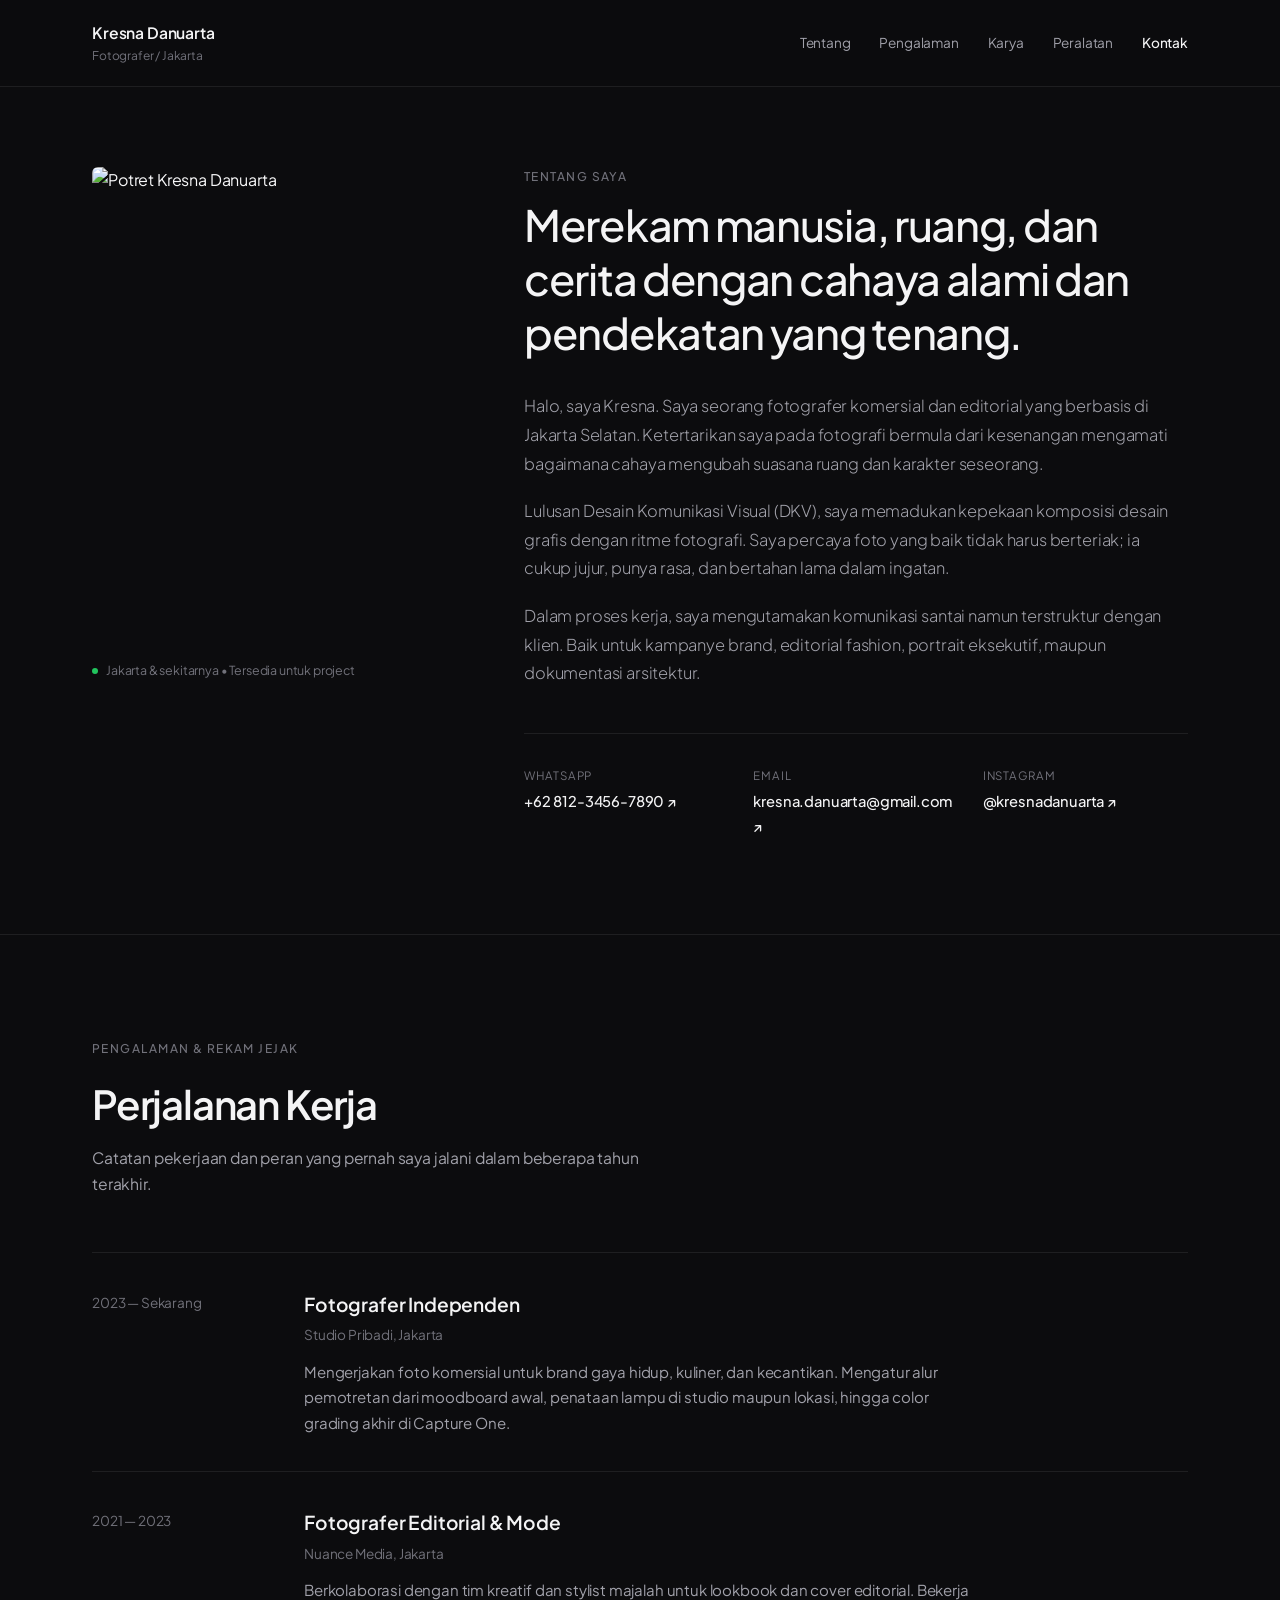
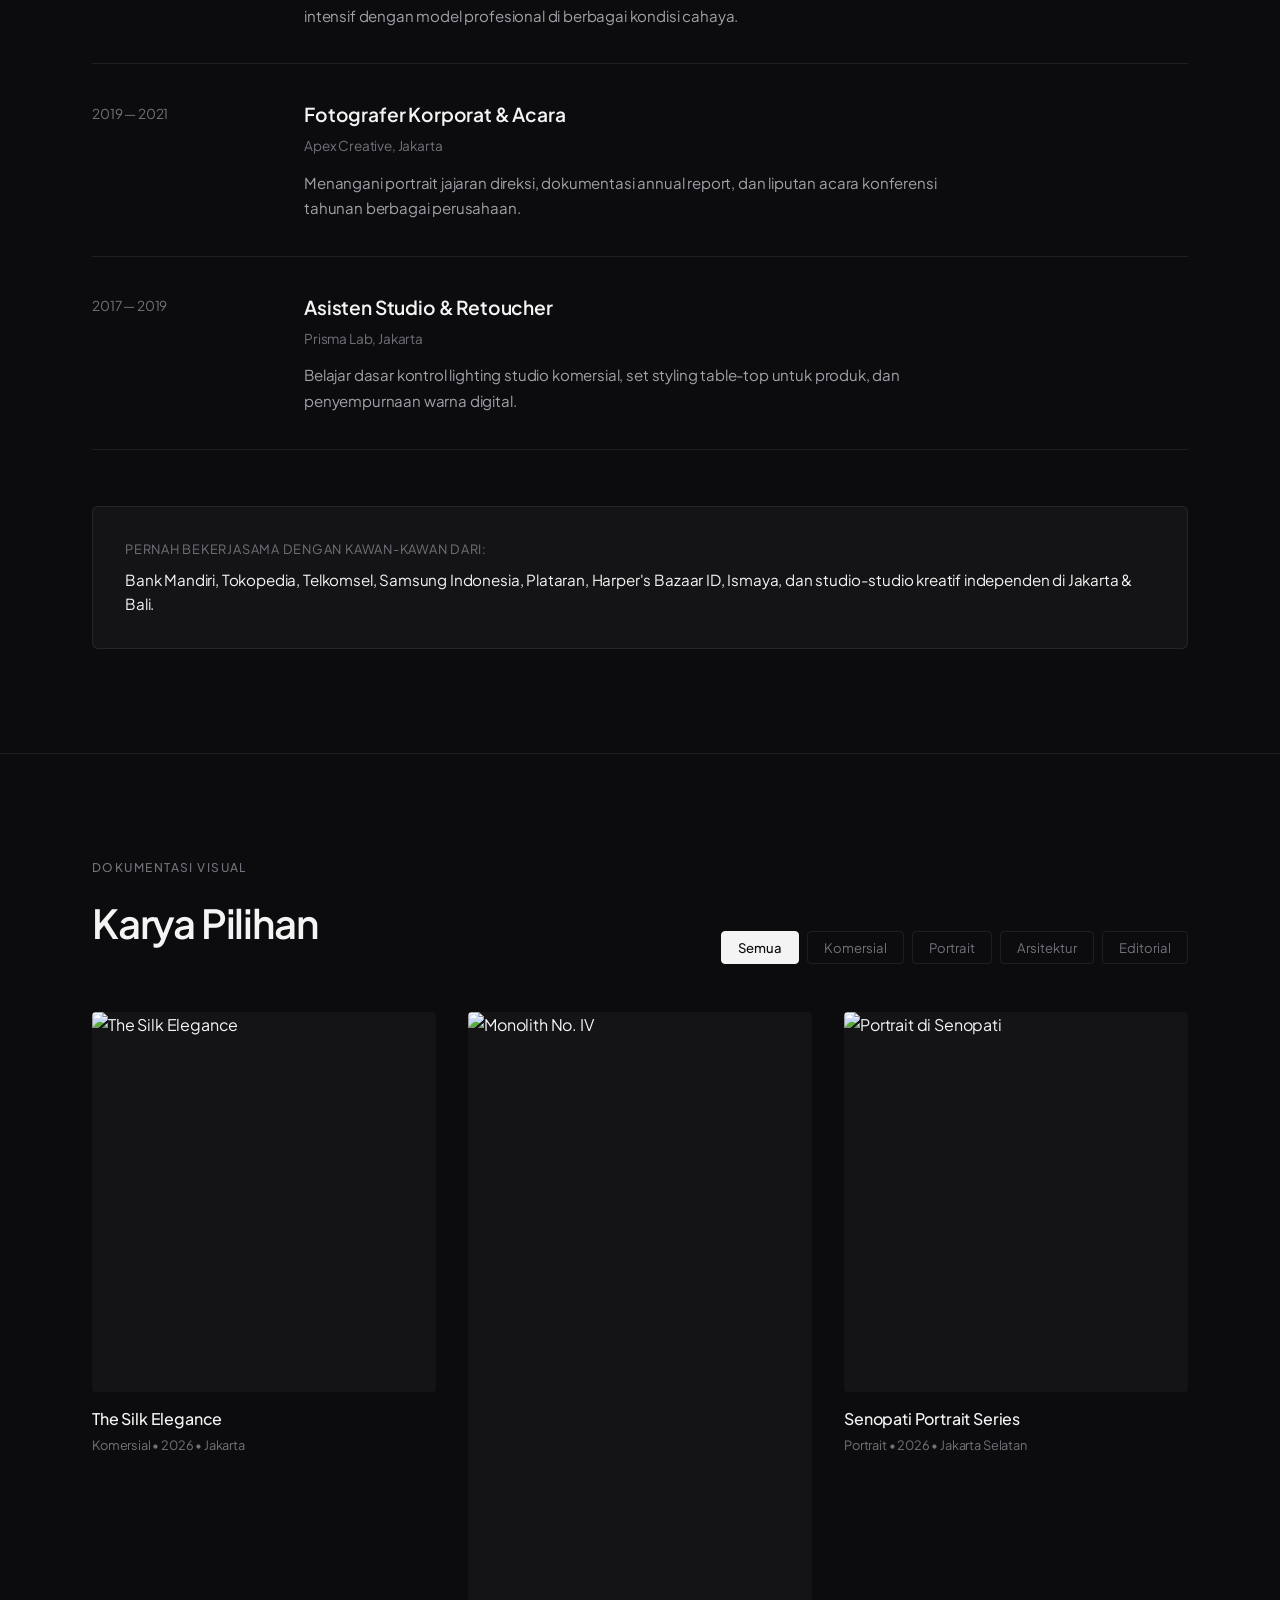
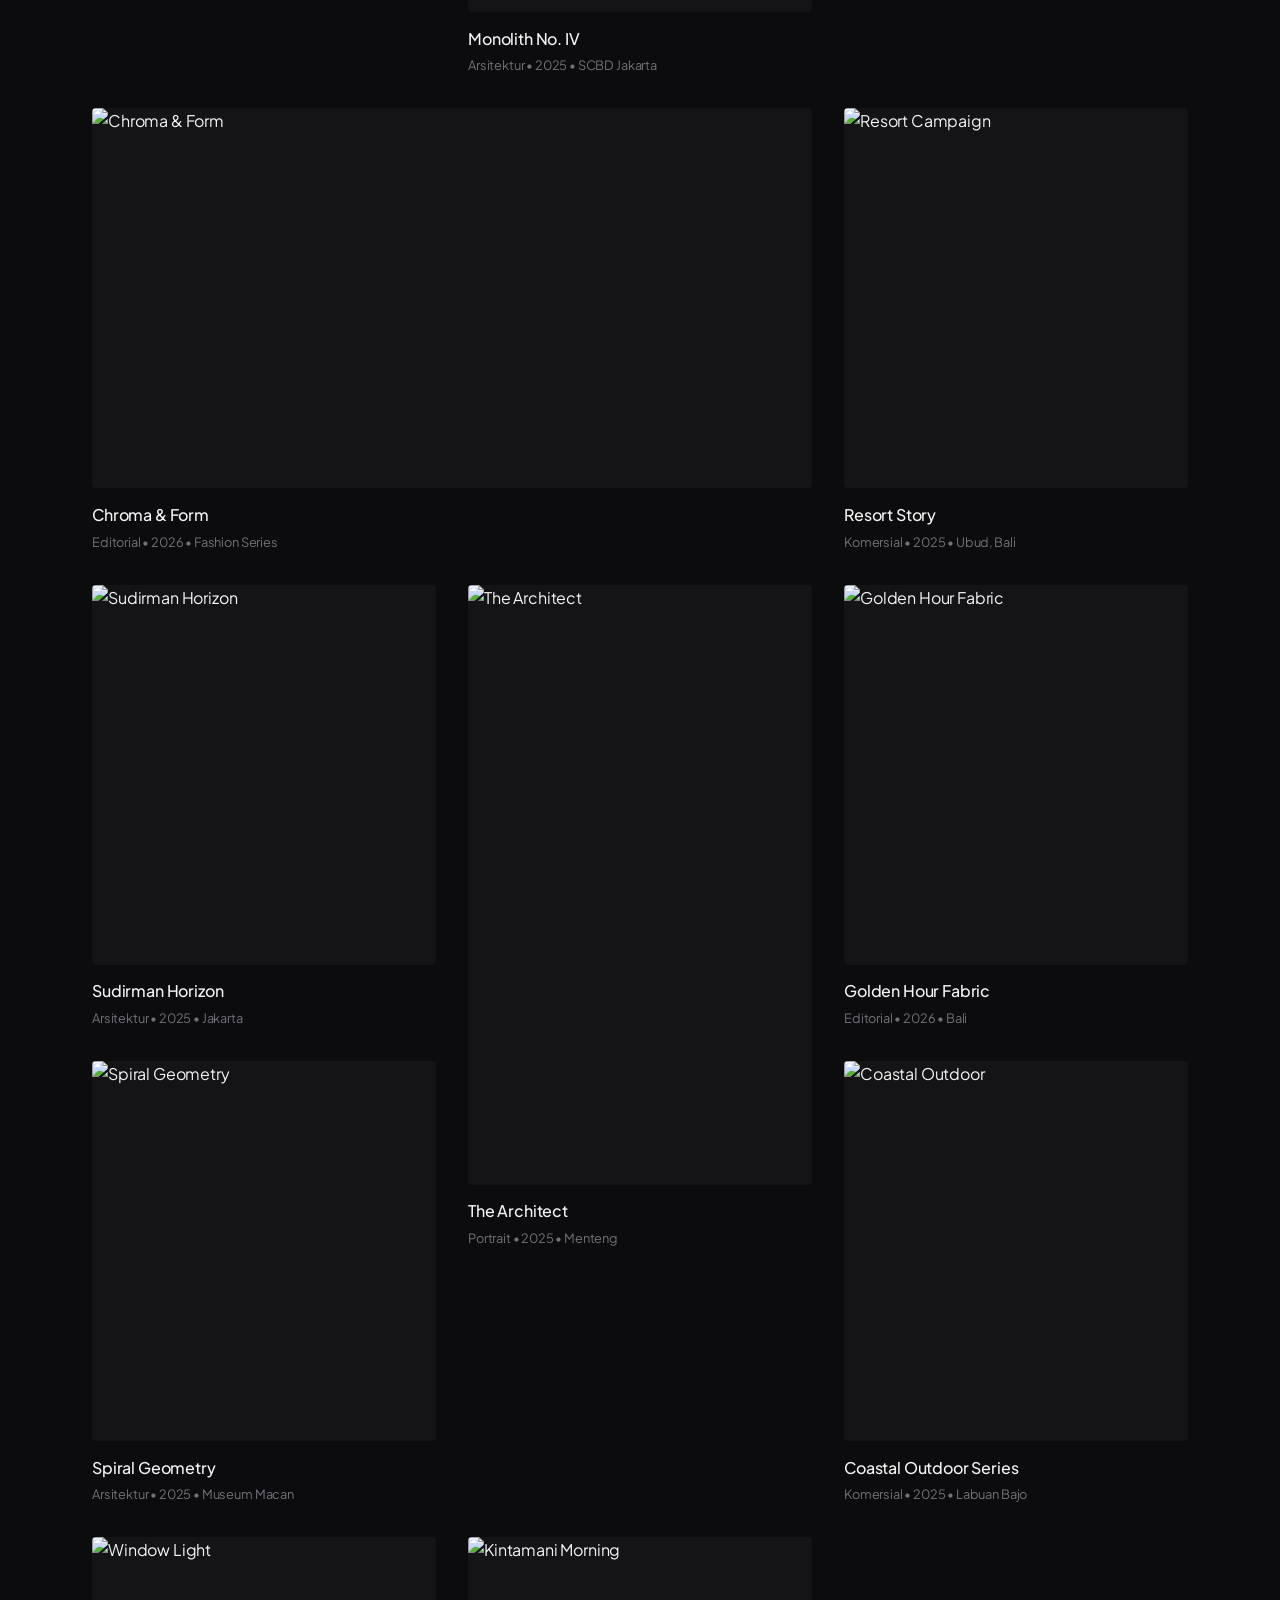
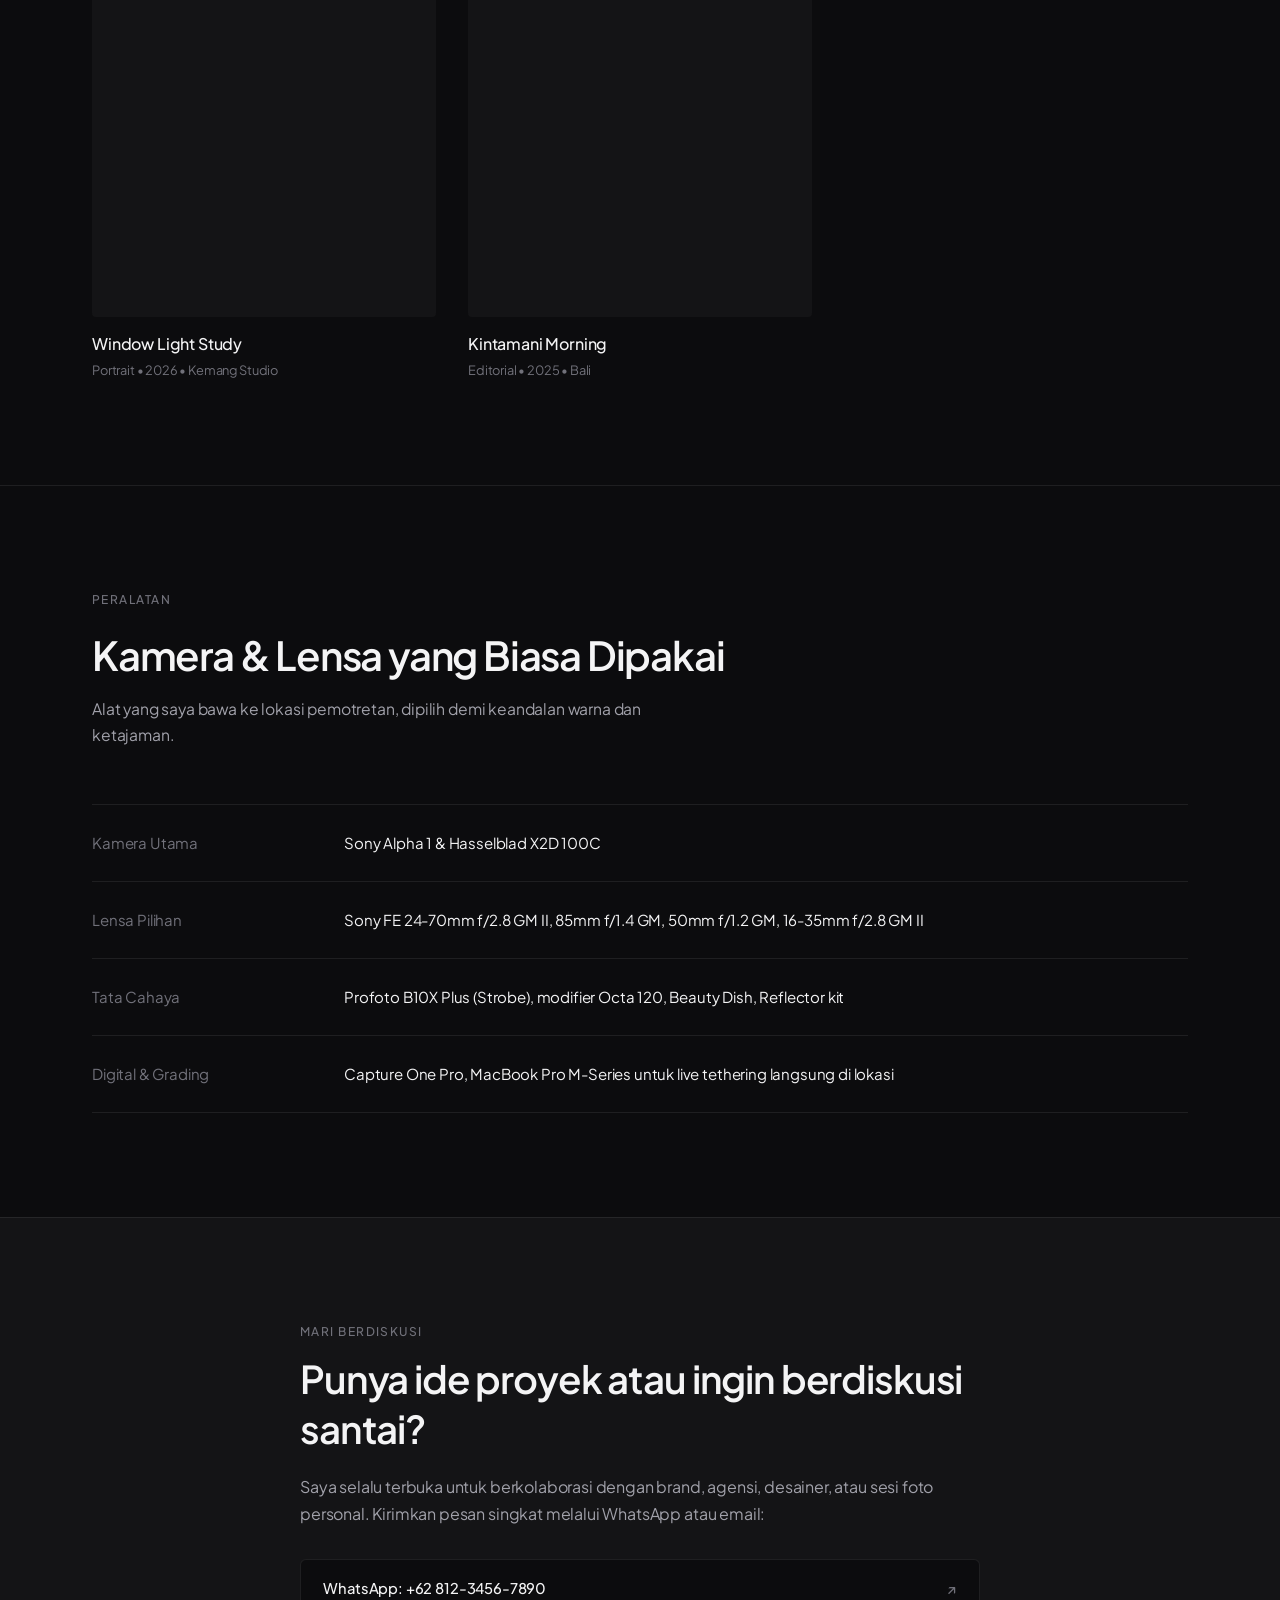
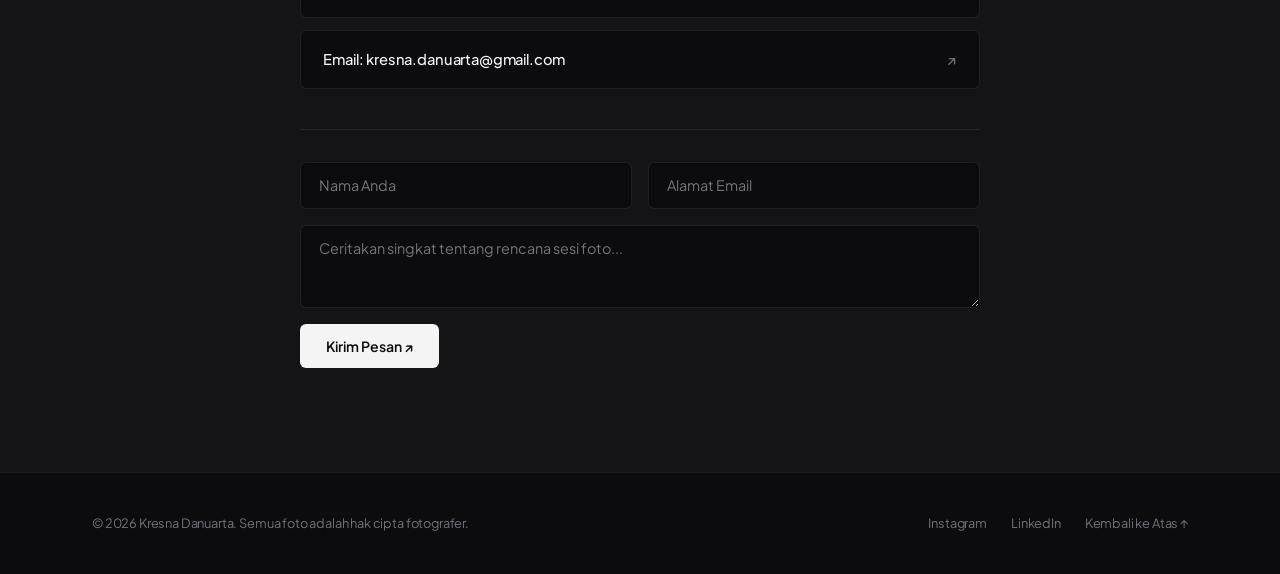
==== commit 97f5c86e: "Design overhaul: minimalist, clean, and authentic human aesthetic" ====
--- a/portof/index.html
+++ b/portof/index.html
@@ -3,1150 +3,456 @@
 <head>
   <meta charset="UTF-8">
   <meta name="viewport" content="width=device-width, initial-scale=1.0">
-  <title>Kresna Danuarta — Professional Photographer & Visual Storyteller</title>
-  <meta name="description" content="Portofolio resmi Kresna Danuarta — Fotografer Profesional spesialisasi Komersial, Editorial, Portrait, dan Corporate Events dengan pengalaman lebih dari 8 tahun.">
-  <meta name="keywords" content="fotografer jakarta, fotografer komersial, fotografer editorial, portofolio fotografer, foto produk, foto portrait, Kresna Danuarta">
+  <title>Kresna Danuarta — Fotografer</title>
+  <meta name="description" content="Portofolio fotografi Kresna Danuarta. Berbasis di Jakarta, fokus pada karya komersial, editorial, portrait, dan dokumentasi arsitektur.">
   <meta name="author" content="Kresna Danuarta">
-  <meta property="og:title" content="Kresna Danuarta — Professional Photographer">
-  <meta property="og:description" content="Data diri, pengalaman kerja, kontak person, dan kurasi karya foto komersial & editorial.">
-  <meta property="og:type" content="website">
-
-  <!-- Google Fonts: Plus Jakarta Sans (Modern Sans-Serif) & Space Mono -->
+
+  <!-- Google Fonts: Plus Jakarta Sans (Clean Minimal Sans-Serif) -->
   <link rel="preconnect" href="https://fonts.googleapis.com">
   <link rel="preconnect" href="https://fonts.gstatic.com" crossorigin>
-  <link href="https://fonts.googleapis.com/css2?family=Plus+Jakarta+Sans:ital,wght@0,300;0,400;0,500;0,600;0,700;0,800;1,400;1,600&family=Space+Mono:wght@400;700&display=swap" rel="stylesheet">
-
-  <!-- FontAwesome Icons -->
-  <link rel="stylesheet" href="https://cdnjs.cloudflare.com/ajax/libs/font-awesome/6.5.1/css/all.min.css">
+  <link href="https://fonts.googleapis.com/css2?family=Plus+Jakarta+Sans:wght@300;400;500;600&display=swap" rel="stylesheet">
 
   <link rel="stylesheet" href="style.css">
 </head>
-<body class="dark-theme">
-  <!-- Custom Lens Cursor -->
-  <div class="custom-cursor" id="customCursor">
-    <div class="cursor-dot"></div>
-    <div class="cursor-lens" id="cursorLens">
-      <span class="lens-label" id="lensLabel">LIHAT</span>
+<body>
+
+  <!-- Navigation -->
+  <header class="header">
+    <div class="container header-inner">
+      <a href="#about" class="logo">
+        <span class="logo-name">Kresna Danuarta</span>
+        <span class="logo-desc">Fotografer / Jakarta</span>
+      </a>
+
+      <nav class="nav">
+        <a href="#about">Tentang</a>
+        <a href="#experience">Pengalaman</a>
+        <a href="#works">Karya</a>
+        <a href="#gear">Peralatan</a>
+        <a href="#contact" class="nav-contact-link">Kontak</a>
+      </nav>
+    </div>
+  </header>
+
+  <main>
+    <!-- 1. DATA DIRI & TENTANG SAYA (HUMAN & PERSONAL) -->
+    <section class="section about-section" id="about">
+      <div class="container">
+        <div class="about-grid">
+          
+          <div class="about-image-wrap">
+            <img 
+              src="https://images.unsplash.com/photo-1534528741775-53994a69daeb?auto=format&fit=crop&w=900&q=85" 
+              alt="Potret Kresna Danuarta"
+              class="about-image"
+            >
+            <div class="location-pill">
+              <span class="dot"></span>
+              Jakarta & sekitarnya • Tersedia untuk project
+            </div>
+          </div>
+
+          <div class="about-text-wrap">
+            <span class="section-label">Tentang Saya</span>
+            <h1 class="about-heading">
+              Merekam manusia, ruang, dan cerita dengan cahaya alami dan pendekatan yang tenang.
+            </h1>
+
+            <div class="about-paragraphs">
+              <p>
+                Halo, saya Kresna. Saya seorang fotografer komersial dan editorial yang berbasis di Jakarta Selatan. Ketertarikan saya pada fotografi bermula dari kesenangan mengamati bagaimana cahaya mengubah suasana ruang dan karakter seseorang.
+              </p>
+              <p>
+                Lulusan Desain Komunikasi Visual (DKV), saya memadukan kepekaan komposisi desain grafis dengan ritme fotografi. Saya percaya foto yang baik tidak harus berteriak; ia cukup jujur, punya rasa, dan bertahan lama dalam ingatan.
+              </p>
+              <p>
+                Dalam proses kerja, saya mengutamakan komunikasi santai namun terstruktur dengan klien. Baik untuk kampanye brand, editorial fashion, portrait eksekutif, maupun dokumentasi arsitektur.
+              </p>
+            </div>
+
+            <!-- Kontak Langsung Ringkas -->
+            <div class="quick-contact-strip">
+              <div class="contact-entry">
+                <span class="entry-label">WhatsApp</span>
+                <a href="https://wa.me/6281234567890?text=Halo%20Kresna,%20saya%20ingin%20berdiskusi%20tentang%20project%20foto" target="_blank" rel="noopener" class="entry-val link">
+                  +62 812-3456-7890 ↗
+                </a>
+              </div>
+              <div class="contact-entry">
+                <span class="entry-label">Email</span>
+                <a href="mailto:kresna.danuarta@gmail.com" class="entry-val link">
+                  kresna.danuarta@gmail.com ↗
+                </a>
+              </div>
+              <div class="contact-entry">
+                <span class="entry-label">Instagram</span>
+                <a href="https://instagram.com" target="_blank" rel="noopener" class="entry-val link">
+                  @kresnadanuarta ↗
+                </a>
+              </div>
+            </div>
+          </div>
+
+        </div>
+      </div>
+    </section>
+
+    <!-- 2. PENGALAMAN & REKAM JEJAK (HUMAN & REALISTIC) -->
+    <section class="section experience-section" id="experience">
+      <div class="container">
+        <div class="section-head">
+          <span class="section-label">Pengalaman & Rekam Jejak</span>
+          <h2 class="section-title">Perjalanan Kerja</h2>
+          <p class="section-subtitle">
+            Catatan pekerjaan dan peran yang pernah saya jalani dalam beberapa tahun terakhir.
+          </p>
+        </div>
+
+        <div class="experience-list">
+          
+          <div class="experience-row">
+            <div class="exp-year">2023 — Sekarang</div>
+            <div class="exp-content">
+              <h3 class="exp-title">Fotografer Independen</h3>
+              <p class="exp-place">Studio Pribadi, Jakarta</p>
+              <p class="exp-desc">
+                Mengerjakan foto komersial untuk brand gaya hidup, kuliner, dan kecantikan. Mengatur alur pemotretan dari moodboard awal, penataan lampu di studio maupun lokasi, hingga color grading akhir di Capture One.
+              </p>
+            </div>
+          </div>
+
+          <div class="experience-row">
+            <div class="exp-year">2021 — 2023</div>
+            <div class="exp-content">
+              <h3 class="exp-title">Fotografer Editorial & Mode</h3>
+              <p class="exp-place">Nuance Media, Jakarta</p>
+              <p class="exp-desc">
+                Berkolaborasi dengan tim kreatif dan stylist majalah untuk lookbook dan cover editorial. Bekerja intensif dengan model profesional di berbagai kondisi cahaya.
+              </p>
+            </div>
+          </div>
+
+          <div class="experience-row">
+            <div class="exp-year">2019 — 2021</div>
+            <div class="exp-content">
+              <h3 class="exp-title">Fotografer Korporat & Acara</h3>
+              <p class="exp-place">Apex Creative, Jakarta</p>
+              <p class="exp-desc">
+                Menangani portrait jajaran direksi, dokumentasi annual report, dan liputan acara konferensi tahunan berbagai perusahaan.
+              </p>
+            </div>
+          </div>
+
+          <div class="experience-row">
+            <div class="exp-year">2017 — 2019</div>
+            <div class="exp-content">
+              <h3 class="exp-title">Asisten Studio & Retoucher</h3>
+              <p class="exp-place">Prisma Lab, Jakarta</p>
+              <p class="exp-desc">
+                Belajar dasar kontrol lighting studio komersial, set styling table-top untuk produk, dan penyempurnaan warna digital.
+              </p>
+            </div>
+          </div>
+
+        </div>
+
+        <!-- Kolaborator & Klien -->
+        <div class="clients-section">
+          <span class="clients-label">Pernah bekerjasama dengan kawan-kawan dari:</span>
+          <p class="clients-list">
+            Bank Mandiri, Tokopedia, Telkomsel, Samsung Indonesia, Plataran, Harper's Bazaar ID, Ismaya, dan studio-studio kreatif independen di Jakarta & Bali.
+          </p>
+        </div>
+      </div>
+    </section>
+
+    <!-- 3. PORTOFOLIO KARYA FOTO -->
+    <section class="section works-section" id="works">
+      <div class="container">
+        <div class="works-header">
+          <div>
+            <span class="section-label">Dokumentasi Visual</span>
+            <h2 class="section-title">Karya Pilihan</h2>
+          </div>
+
+          <!-- Filter Kategori Simpel -->
+          <div class="filter-bar" id="filterBar">
+            <button class="filter-btn active" data-filter="all">Semua</button>
+            <button class="filter-btn" data-filter="commercial">Komersial</button>
+            <button class="filter-btn" data-filter="portrait">Portrait</button>
+            <button class="filter-btn" data-filter="architecture">Arsitektur</button>
+            <button class="filter-btn" data-filter="editorial">Editorial</button>
+          </div>
+        </div>
+
+        <!-- Photo Grid -->
+        <div class="works-grid" id="worksGrid">
+          
+          <article class="work-item" data-category="commercial" data-id="1">
+            <div class="work-img-box">
+              <img 
+                src="https://images.unsplash.com/photo-1509631179647-0177331693ae?auto=format&fit=crop&w=1200&q=85" 
+                alt="The Silk Elegance" 
+                loading="lazy"
+              >
+            </div>
+            <div class="work-caption">
+              <div class="work-title">The Silk Elegance</div>
+              <div class="work-meta">Komersial • 2026 • Jakarta</div>
+            </div>
+          </article>
+
+          <article class="work-item work-tall" data-category="architecture" data-id="2">
+            <div class="work-img-box">
+              <img 
+                src="https://images.unsplash.com/photo-1513694203232-719a280e022f?auto=format&fit=crop&w=1200&q=85" 
+                alt="Monolith No. IV" 
+                loading="lazy"
+              >
+            </div>
+            <div class="work-caption">
+              <div class="work-title">Monolith No. IV</div>
+              <div class="work-meta">Arsitektur • 2025 • SCBD Jakarta</div>
+            </div>
+          </article>
+
+          <article class="work-item" data-category="portrait" data-id="3">
+            <div class="work-img-box">
+              <img 
+                src="https://images.unsplash.com/photo-1534528741775-53994a69daeb?auto=format&fit=crop&w=1200&q=85" 
+                alt="Portrait di Senopati" 
+                loading="lazy"
+              >
+            </div>
+            <div class="work-caption">
+              <div class="work-title">Senopati Portrait Series</div>
+              <div class="work-meta">Portrait • 2026 • Jakarta Selatan</div>
+            </div>
+          </article>
+
+          <article class="work-item work-wide" data-category="editorial" data-id="4">
+            <div class="work-img-box">
+              <img 
+                src="https://images.unsplash.com/photo-1515886657613-9f3515b0c78f?auto=format&fit=crop&w=1200&q=85" 
+                alt="Chroma & Form" 
+                loading="lazy"
+              >
+            </div>
+            <div class="work-caption">
+              <div class="work-title">Chroma & Form</div>
+              <div class="work-meta">Editorial • 2026 • Fashion Series</div>
+            </div>
+          </article>
+
+          <article class="work-item" data-category="commercial" data-id="5">
+            <div class="work-img-box">
+              <img 
+                src="https://images.unsplash.com/photo-1506744038136-46273834b3fb?auto=format&fit=crop&w=1200&q=85" 
+                alt="Resort Campaign" 
+                loading="lazy"
+              >
+            </div>
+            <div class="work-caption">
+              <div class="work-title">Resort Story</div>
+              <div class="work-meta">Komersial • 2025 • Ubud, Bali</div>
+            </div>
+          </article>
+
+          <article class="work-item" data-category="architecture" data-id="6">
+            <div class="work-img-box">
+              <img 
+                src="https://images.unsplash.com/photo-1486406146926-c627a92ad1ab?auto=format&fit=crop&w=1200&q=85" 
+                alt="Sudirman Horizon" 
+                loading="lazy"
+              >
+            </div>
+            <div class="work-caption">
+              <div class="work-title">Sudirman Horizon</div>
+              <div class="work-meta">Arsitektur • 2025 • Jakarta</div>
+            </div>
+          </article>
+
+          <article class="work-item work-tall" data-category="portrait" data-id="7">
+            <div class="work-img-box">
+              <img 
+                src="https://images.unsplash.com/photo-1500648767791-00dcc994a43e?auto=format&fit=crop&w=1200&q=85" 
+                alt="The Architect" 
+                loading="lazy"
+              >
+            </div>
+            <div class="work-caption">
+              <div class="work-title">The Architect</div>
+              <div class="work-meta">Portrait • 2025 • Menteng</div>
+            </div>
+          </article>
+
+          <article class="work-item" data-category="editorial" data-id="8">
+            <div class="work-img-box">
+              <img 
+                src="https://images.unsplash.com/photo-1490481651871-ab68de25d43d?auto=format&fit=crop&w=1200&q=85" 
+                alt="Golden Hour Fabric" 
+                loading="lazy"
+              >
+            </div>
+            <div class="work-caption">
+              <div class="work-title">Golden Hour Fabric</div>
+              <div class="work-meta">Editorial • 2026 • Bali</div>
+            </div>
+          </article>
+
+          <article class="work-item" data-category="architecture" data-id="9">
+            <div class="work-img-box">
+              <img 
+                src="https://images.unsplash.com/photo-1487958449943-2429e8be8625?auto=format&fit=crop&w=1200&q=85" 
+                alt="Spiral Geometry" 
+                loading="lazy"
+              >
+            </div>
+            <div class="work-caption">
+              <div class="work-title">Spiral Geometry</div>
+              <div class="work-meta">Arsitektur • 2025 • Museum Macan</div>
+            </div>
+          </article>
+
+          <article class="work-item" data-category="commercial" data-id="10">
+            <div class="work-img-box">
+              <img 
+                src="https://images.unsplash.com/photo-1507525428034-b723cf961d3e?auto=format&fit=crop&w=1200&q=85" 
+                alt="Coastal Outdoor" 
+                loading="lazy"
+              >
+            </div>
+            <div class="work-caption">
+              <div class="work-title">Coastal Outdoor Series</div>
+              <div class="work-meta">Komersial • 2025 • Labuan Bajo</div>
+            </div>
+          </article>
+
+          <article class="work-item" data-category="portrait" data-id="11">
+            <div class="work-img-box">
+              <img 
+                src="https://images.unsplash.com/photo-1544005313-94ddf0286df2?auto=format&fit=crop&w=1200&q=85" 
+                alt="Window Light" 
+                loading="lazy"
+              >
+            </div>
+            <div class="work-caption">
+              <div class="work-title">Window Light Study</div>
+              <div class="work-meta">Portrait • 2026 • Kemang Studio</div>
+            </div>
+          </article>
+
+          <article class="work-item" data-category="editorial" data-id="12">
+            <div class="work-img-box">
+              <img 
+                src="https://images.unsplash.com/photo-1470071459604-3b5ec3a7fe05?auto=format&fit=crop&w=1200&q=85" 
+                alt="Kintamani Morning" 
+                loading="lazy"
+              >
+            </div>
+            <div class="work-caption">
+              <div class="work-title">Kintamani Morning</div>
+              <div class="work-meta">Editorial • 2025 • Bali</div>
+            </div>
+          </article>
+
+        </div>
+      </div>
+    </section>
+
+    <!-- 4. PERALATAN (SEDERHANA & NYATA) -->
+    <section class="section gear-section" id="gear">
+      <div class="container">
+        <div class="section-head">
+          <span class="section-label">Peralatan</span>
+          <h2 class="section-title">Kamera & Lensa yang Biasa Dipakai</h2>
+          <p class="section-subtitle">
+            Alat yang saya bawa ke lokasi pemotretan, dipilih demi keandalan warna dan ketajaman.
+          </p>
+        </div>
+
+        <div class="gear-list">
+          <div class="gear-row">
+            <div class="gear-cat">Kamera Utama</div>
+            <div class="gear-items">Sony Alpha 1 & Hasselblad X2D 100C</div>
+          </div>
+          <div class="gear-row">
+            <div class="gear-cat">Lensa Pilihan</div>
+            <div class="gear-items">Sony FE 24-70mm f/2.8 GM II, 85mm f/1.4 GM, 50mm f/1.2 GM, 16-35mm f/2.8 GM II</div>
+          </div>
+          <div class="gear-row">
+            <div class="gear-cat">Tata Cahaya</div>
+            <div class="gear-items">Profoto B10X Plus (Strobe), modifier Octa 120, Beauty Dish, Reflector kit</div>
+          </div>
+          <div class="gear-row">
+            <div class="gear-cat">Digital & Grading</div>
+            <div class="gear-items">Capture One Pro, MacBook Pro M-Series untuk live tethering langsung di lokasi</div>
+          </div>
+        </div>
+      </div>
+    </section>
+
+    <!-- 5. KONTAK (SEDERHANA, JELAS, TANPA EMBEL-EMBEL) -->
+    <section class="section contact-section" id="contact">
+      <div class="container">
+        <div class="contact-box">
+          <span class="section-label">Mari Berdiskusi</span>
+          <h2 class="contact-title">Punya ide proyek atau ingin berdiskusi santai?</h2>
+          <p class="contact-desc">
+            Saya selalu terbuka untuk berkolaborasi dengan brand, agensi, desainer, atau sesi foto personal. Kirimkan pesan singkat melalui WhatsApp atau email:
+          </p>
+
+          <div class="contact-links-grid">
+            <a href="https://wa.me/6281234567890?text=Halo%20Kresna,%20saya%20tertarik%20untuk%20diskusi%20project%20foto" target="_blank" rel="noopener" class="contact-btn">
+              <span>WhatsApp: +62 812-3456-7890</span>
+              <span class="arrow">↗</span>
+            </a>
+            <a href="mailto:kresna.danuarta@gmail.com" class="contact-btn">
+              <span>Email: kresna.danuarta@gmail.com</span>
+              <span class="arrow">↗</span>
+            </a>
+          </div>
+
+          <!-- Form Sederhana -->
+          <div class="form-wrapper">
+            <form id="contactForm" class="simple-form" novalidate>
+              <div class="input-row">
+                <input type="text" id="senderName" placeholder="Nama Anda" required>
+                <input type="email" id="senderEmail" placeholder="Alamat Email" required>
+              </div>
+              <textarea id="senderMessage" rows="3" placeholder="Ceritakan singkat tentang rencana sesi foto..." required></textarea>
+              <button type="submit" class="submit-btn" id="submitBtn">Kirim Pesan ↗</button>
+            </form>
+          </div>
+        </div>
+      </div>
+    </section>
+  </main>
+
+  <!-- LIGHTBOX SEDERHANA -->
+  <div class="lightbox" id="lightbox" aria-hidden="true">
+    <div class="lightbox-overlay" id="lightboxOverlay"></div>
+    <div class="lightbox-content">
+      <button class="lightbox-close" id="lightboxClose" aria-label="Tutup">✕</button>
+      <img src="" alt="" class="lightbox-img" id="lightboxImg">
+      <div class="lightbox-caption">
+        <h3 id="lightboxTitle"></h3>
+        <p id="lightboxMeta"></p>
+      </div>
     </div>
   </div>
 
-  <!-- Ambient Film Texture -->
-  <div class="film-grain" aria-hidden="true"></div>
-
-  <!-- Header & Navigation -->
-  <header class="site-header" id="siteHeader">
-    <div class="header-inner container">
-      <a href="#profile" class="brand-logo" id="brandLogo">
-        <span class="brand-monogram">KD</span>
-        <div class="brand-info">
-          <span class="brand-name">KRESNA DANUARTA</span>
-          <span class="brand-role">Professional Photographer</span>
-        </div>
-      </a>
-
-      <nav class="nav-desktop" aria-label="Navigasi Utama">
-        <ul class="nav-links">
-          <li><a href="#profile" class="nav-link active" data-nav="profile">Data Diri</a></li>
-          <li><a href="#kontak-cepat" class="nav-link" data-nav="kontak-cepat">Kontak Person</a></li>
-          <li><a href="#pengalaman" class="nav-link" data-nav="pengalaman">Pengalaman Kerja</a></li>
-          <li><a href="#karya" class="nav-link" data-nav="karya">Portofolio Karya</a></li>
-          <li><a href="#color-grading" class="nav-link" data-nav="color-grading">Color Science</a></li>
-          <li><a href="#peralatan" class="nav-link" data-nav="peralatan">Gear & Kamera</a></li>
-        </ul>
-      </nav>
-
-      <div class="header-actions">
-        <a href="https://wa.me/6281234567890?text=Halo%20Kresna,%20saya%20tertarik%20untuk%20diskusi%20project%20fotografi" target="_blank" rel="noopener" class="btn btn-whatsapp-header" id="waHeaderBtn">
-          <i class="fa-brands fa-whatsapp"></i>
-          <span>WhatsApp</span>
-        </a>
-        <button class="menu-toggle" id="menuToggle" aria-label="Toggle Menu Navigasi">
-          <span></span>
-          <span></span>
-        </button>
-      </div>
-    </div>
-  </header>
-
-  <!-- Mobile Drawer Menu -->
-  <div class="mobile-drawer" id="mobileDrawer" aria-hidden="true">
-    <div class="mobile-drawer-inner">
-      <ul class="mobile-links">
-        <li><a href="#profile" class="mobile-link">Data Diri & Profil</a></li>
-        <li><a href="#kontak-cepat" class="mobile-link">Kontak Person Langsung</a></li>
-        <li><a href="#pengalaman" class="mobile-link">Pengalaman Kerja & Klien</a></li>
-        <li><a href="#karya" class="mobile-link">Portofolio Karya Foto</a></li>
-        <li><a href="#color-grading" class="mobile-link">Color Grading & RAW</a></li>
-        <li><a href="#peralatan" class="mobile-link">Peralatan Kamera</a></li>
-      </ul>
-      <div class="mobile-drawer-footer">
-        <a href="https://wa.me/6281234567890" target="_blank" class="btn btn-primary-accent btn-block">
-          <i class="fa-brands fa-whatsapp"></i> Chat WhatsApp
-        </a>
-        <p class="mobile-location"><i class="fa-solid fa-location-dot"></i> Jakarta Selatan, Indonesia • Terbuka untuk luar kota/negeri</p>
-      </div>
-    </div>
-  </div>
-
-  <main>
-    <!-- =================================================================
-         1. DATA DIRI & HERO PROFILE SECTION (DITAMPILKAN PERTAMA)
-         ================================================================= -->
-    <section class="profile-hero-section" id="profile">
-      <div class="container">
-        <div class="profile-hero-grid">
-          
-          <!-- Foto Profil & Quick Status -->
-          <div class="profile-photo-col">
-            <div class="profile-photo-wrapper">
-              <div class="photo-glow-effect"></div>
-              <img 
-                src="https://images.unsplash.com/photo-1534528741775-53994a69daeb?auto=format&fit=crop&w=900&q=85" 
-                alt="Foto Profil Kresna Danuarta - Fotografer Profesional"
-                class="profile-avatar-img"
-                id="profileAvatarImg"
-              >
-              <div class="profile-badge-overlay">
-                <span class="status-pulse-dot"></span>
-                <span>Open for Projects 2026/2027</span>
-              </div>
-            </div>
-
-            <!-- Quick Specs Card -->
-            <div class="quick-bio-card">
-              <div class="bio-spec-item">
-                <span class="spec-label">Lokasi Domisili</span>
-                <span class="spec-val"><i class="fa-solid fa-map-pin"></i> Jakarta Selatan & Bali, Indonesia</span>
-              </div>
-              <div class="bio-spec-item">
-                <span class="spec-label">Spesialisasi Kamera</span>
-                <span class="spec-val"><i class="fa-solid fa-camera"></i> Sony Alpha 1 & Hasselblad X2D</span>
-              </div>
-              <div class="bio-spec-item">
-                <span class="spec-label">Status Ketersediaan</span>
-                <span class="spec-val text-success"><i class="fa-solid fa-circle-check"></i> Siap untuk Pekerjaan On-Location & Studio</span>
-              </div>
-            </div>
-          </div>
-
-          <!-- Data Diri Lengkap & Narasi Profil -->
-          <div class="profile-data-col">
-            <div class="hero-top-badges">
-              <span class="badge-role">
-                <i class="fa-solid fa-camera-retro"></i> FOTOGRAFER PROFESIONAL & DIRECTORS OF PHOTOGRAPHY
-              </span>
-              <span class="badge-exp">
-                <i class="fa-solid fa-award"></i> 8+ TAHUN PENGALAMAN
-              </span>
-            </div>
-
-            <h1 class="profile-name-title">
-              Halo, Saya <span class="text-gradient">Kresna Danuarta</span>
-            </h1>
-
-            <p class="profile-tagline">
-              Membantu brand, korporasi, editorial majalah, dan individu mewujudkan visual cerita berkelas tinggi dengan presisi pencahayaan studio, komposisi sinematik, dan color grading berstandar internasional.
-            </p>
-
-            <!-- Tabel Data Diri Ringkas -->
-            <div class="biodata-card">
-              <h2 class="biodata-title"><i class="fa-regular fa-id-card"></i> Data Diri & Informasi Pribadi</h2>
-              <div class="biodata-grid">
-                <div class="biodata-item">
-                  <span class="bio-key">Nama Lengkap:</span>
-                  <span class="bio-val">Kresna Danuarta, S.Ds.</span>
-                </div>
-                <div class="biodata-item">
-                  <span class="bio-key">Profesi:</span>
-                  <span class="bio-val">Lead Commercial & Editorial Photographer</span>
-                </div>
-                <div class="biodata-item">
-                  <span class="bio-key">Pendidikan Terakhir:</span>
-                  <span class="bio-val">S1 Desain Komunikasi Visual (DKV), Peminatan Fotografi</span>
-                </div>
-                <div class="biodata-item">
-                  <span class="bio-key">Bidang Keahlian:</span>
-                  <span class="bio-val">Commercial Advertising, Corporate Portrait, Fashion Editorial, Event Architecture</span>
-                </div>
-                <div class="biodata-item">
-                  <span class="bio-key">Perangkat Lunak:</span>
-                  <span class="bio-val">Capture One Pro, Adobe Lightroom, Photoshop Retouching, DaVinci Resolve</span>
-                </div>
-                <div class="biodata-item">
-                  <span class="bio-key">Bahasa:</span>
-                  <span class="bio-val">Bahasa Indonesia (Native), English (Professional Working)</span>
-                </div>
-              </div>
-            </div>
-
-            <!-- Action Buttons -->
-            <div class="profile-cta-buttons">
-              <a href="#kontak-cepat" class="btn btn-primary-accent" id="btnHubungiSaya">
-                <i class="fa-solid fa-address-book"></i>
-                <span>Lihat Kontak Person</span>
-              </a>
-              <a href="#pengalaman" class="btn btn-secondary-surface" id="btnLihatPengalaman">
-                <i class="fa-solid fa-briefcase"></i>
-                <span>Riwayat Pengalaman Kerja</span>
-              </a>
-              <a href="#karya" class="btn btn-ghost" id="btnLihatKarya">
-                <i class="fa-solid fa-images"></i>
-                <span>Galeri Foto</span>
-              </a>
-            </div>
-
-            <!-- Ringkasan Statistik Angka -->
-            <div class="stats-counter-strip">
-              <div class="stat-box">
-                <span class="stat-number">8+</span>
-                <span class="stat-text">Tahun Jam Terbang</span>
-              </div>
-              <div class="stat-divider"></div>
-              <div class="stat-box">
-                <span class="stat-number">250+</span>
-                <span class="stat-text">Project Komersial Sukses</span>
-              </div>
-              <div class="stat-divider"></div>
-              <div class="stat-box">
-                <span class="stat-number">45+</span>
-                <span class="stat-text">Brand & Klien Nasional/Global</span>
-              </div>
-              <div class="stat-divider"></div>
-              <div class="stat-box">
-                <span class="stat-number">100%</span>
-                <span class="stat-text">Komitmen Kualitas & Presisi</span>
-              </div>
-            </div>
-
-          </div>
-        </div>
-      </div>
-    </section>
-
-    <!-- =================================================================
-         2. KONTAK PERSON LANGSUNG (DITAMPILKAN DI AWAL)
-         ================================================================= -->
-    <section class="contact-quick-section" id="kontak-cepat">
-      <div class="container">
-        <div class="section-badge-center">
-          <span class="section-tag"><i class="fa-solid fa-headset"></i> HUBUNGI LANGSUNG</span>
-          <h2 class="section-title">Kontak Person & Media Komunikasi</h2>
-          <p class="section-subtitle">
-            Siap berdiskusi untuk sesi foto komersial, kampanye brand, dokumentasi korporat, maupun konsultasi kreatif. Hubungi saya melalui kanal di bawah ini:
-          </p>
-        </div>
-
-        <div class="contact-cards-grid">
-          <!-- WhatsApp Card -->
-          <div class="contact-card highlight-whatsapp">
-            <div class="contact-icon-box wa-icon">
-              <i class="fa-brands fa-whatsapp"></i>
-            </div>
-            <div class="contact-body">
-              <span class="contact-category">WhatsApp (Respon Cepat)</span>
-              <h3 class="contact-title">+62 812-3456-7890</h3>
-              <p class="contact-desc">Tersedia Senin – Sabtu (08.00 – 21.00 WIB) untuk booking tanggal & konsultasi project.</p>
-              <a href="https://wa.me/6281234567890?text=Halo%20Kresna,%20saya%20ingin%20berdiskusi%20mengenai%20project%20fotografi" target="_blank" rel="noopener" class="contact-action-btn wa-btn">
-                <span>Chat WhatsApp Sekarang</span>
-                <i class="fa-solid fa-arrow-right"></i>
-              </a>
-            </div>
-          </div>
-
-          <!-- Email Card -->
-          <div class="contact-card">
-            <div class="contact-icon-box mail-icon">
-              <i class="fa-solid fa-envelope"></i>
-            </div>
-            <div class="contact-body">
-              <span class="contact-category">Email Resmi / RFP</span>
-              <h3 class="contact-title">kresna.danuarta@gmail.com</h3>
-              <p class="contact-desc">Untuk pengiriman Terms of Reference (TOR), proposal kerja sama korporasi, atau penawaran resmi.</p>
-              <div class="btn-group-contact">
-                <a href="mailto:kresna.danuarta@gmail.com" class="contact-action-btn email-btn">
-                  <span>Kirim Email</span>
-                  <i class="fa-solid fa-paper-plane"></i>
-                </a>
-                <button class="btn-copy-email copy-email-btn" data-email="kresna.danuarta@gmail.com" title="Salin Email">
-                  <i class="fa-regular fa-copy"></i> Salin
-                </button>
-              </div>
-            </div>
-          </div>
-
-          <!-- Studio / Lokasi Card -->
-          <div class="contact-card">
-            <div class="contact-icon-box location-icon">
-              <i class="fa-solid fa-location-dot"></i>
-            </div>
-            <div class="contact-body">
-              <span class="contact-category">Studio & Lokasi Kerja</span>
-              <h3 class="contact-title">Jakarta Selatan & Denpasar, Bali</h3>
-              <p class="contact-desc">Kawasan Kemang / Senopati, Jakarta Selatan. Menerima penugasan luar kota dan internasional.</p>
-              <a href="#form-kontak" class="contact-action-btn form-btn">
-                <span>Isi Form Inquiry Sesi</span>
-                <i class="fa-solid fa-calendar-check"></i>
-              </a>
-            </div>
-          </div>
-
-          <!-- Media Sosial & Portofolio Online Card -->
-          <div class="contact-card">
-            <div class="contact-icon-box social-icon">
-              <i class="fa-solid fa-hashtag"></i>
-            </div>
-            <div class="contact-body">
-              <span class="contact-category">Media Sosial & Jejaring</span>
-              <h3 class="contact-title">@kresnadanuarta.photo</h3>
-              <p class="contact-desc">Ikuti update pemotretan terbaru, behind-the-scenes (BTS), dan reel karya.</p>
-              <div class="social-pills">
-                <a href="https://instagram.com" target="_blank" rel="noopener" class="social-pill" title="Instagram">
-                  <i class="fa-brands fa-instagram"></i> Instagram
-                </a>
-                <a href="https://linkedin.com" target="_blank" rel="noopener" class="social-pill" title="LinkedIn">
-                  <i class="fa-brands fa-linkedin-in"></i> LinkedIn
-                </a>
-                <a href="https://behance.net" target="_blank" rel="noopener" class="social-pill" title="Behance">
-                  <i class="fa-brands fa-behance"></i> Behance
-                </a>
-              </div>
-            </div>
-          </div>
-        </div>
-      </div>
-    </section>
-
-    <!-- =================================================================
-         3. PENGALAMAN KERJA & RIWAYAT KARIER (DITAMPILKAN DI AWAL)
-         ================================================================= -->
-    <section class="experience-section" id="pengalaman">
-      <div class="container">
-        <div class="section-header-split">
-          <div>
-            <span class="section-tag"><i class="fa-solid fa-briefcase"></i> JEJAK LANGKAH PROFESIONAL</span>
-            <h2 class="section-title">Pengalaman Kerja & Riwayat Karier</h2>
-          </div>
-          <p class="section-desc-right">
-            Perjalanan lebih dari 8 tahun dalam menangani berbagai skala produksi fotografi komersial, periklanan brand, liputan acara internasional, dan editorial mode.
-          </p>
-        </div>
-
-        <div class="experience-timeline">
-          
-          <!-- Experience Item 1 -->
-          <div class="experience-item current-role">
-            <div class="exp-marker">
-              <span class="marker-dot"></span>
-              <span class="marker-line"></span>
-            </div>
-            <div class="exp-card">
-              <div class="exp-header">
-                <div>
-                  <span class="exp-period">2023 — SEKARANG (2+ TAHUN)</span>
-                  <h3 class="exp-role">Principal Commercial & Advertising Photographer</h3>
-                  <h4 class="exp-company"><i class="fa-solid fa-building"></i> Studio Kresna Visuals / Independent Studio</h4>
-                </div>
-                <span class="exp-tag-badge">Aktif Sekarang</span>
-              </div>
-              <p class="exp-summary">
-                Bertanggung jawab penuh atas creative direction, lighting architecture, eksekusi pemotretan komersial brand ternama, serta supervisi post-production color grading.
-              </p>
-              <ul class="exp-bullet-points">
-                <li><i class="fa-solid fa-check"></i> Memimpin lebih dari 60+ sesi pemotretan kampanye iklan produk, kuliner, dan kecantikan nasional.</li>
-                <li><i class="fa-solid fa-check"></i> Menjadi fotografer utama untuk peluncuran lini smartphone flagship dan luxury lifestyle accessories.</li>
-                <li><i class="fa-solid fa-check"></i> Membangun workflow high-resolution tethering Capture One dengan efisiensi approval klien di lokasi hingga 40% lebih cepat.</li>
-              </ul>
-              <div class="exp-skills-tags">
-                <span>Studio Lighting</span>
-                <span>Commercial Retouching</span>
-                <span>Art Direction</span>
-                <span>Client Management</span>
-                <span>Hasselblad & Sony System</span>
-              </div>
-            </div>
-          </div>
-
-          <!-- Experience Item 2 -->
-          <div class="experience-item">
-            <div class="exp-marker">
-              <span class="marker-dot"></span>
-              <span class="marker-line"></span>
-            </div>
-            <div class="exp-card">
-              <div class="exp-header">
-                <div>
-                  <span class="exp-period">2021 — 2023 (2 TAHUN)</span>
-                  <h3 class="exp-role">Senior Editorial & Fashion Photographer</h3>
-                  <h4 class="exp-company"><i class="fa-solid fa-building"></i> Nuance Media Nusantara / Fashion Publications</h4>
-                </div>
-                <span class="exp-tag-badge past">Selesai</span>
-              </div>
-              <p class="exp-summary">
-                Mengerjakan cover story majalah gaya hidup, lookbook brand fashion lokal dan internasional, serta sesi runway di Jakarta Fashion Week & Bali Resort Series.
-              </p>
-              <ul class="exp-bullet-points">
-                <li><i class="fa-solid fa-check"></i> Memproduksi 18 editorial cover majalah dengan apresiasi visual estetik tinggi.</li>
-                <li><i class="fa-solid fa-check"></i> Mengarahkan model profesional, makeup artist, dan fashion stylist dalam sesi foto studio maupun on-location ekstrem.</li>
-                <li><i class="fa-solid fa-check"></i> Mengembangkan color grading profil film analog khusus (Kodak Portra look) untuk signature visual brand.</li>
-              </ul>
-              <div class="exp-skills-tags">
-                <span>Editorial Fashion</span>
-                <span>On-Location Strobe</span>
-                <span>Model Posing Direction</span>
-                <span>Color Science</span>
-              </div>
-            </div>
-          </div>
-
-          <!-- Experience Item 3 -->
-          <div class="experience-item">
-            <div class="exp-marker">
-              <span class="marker-dot"></span>
-              <span class="marker-line"></span>
-            </div>
-            <div class="exp-card">
-              <div class="exp-header">
-                <div>
-                  <span class="exp-period">2019 — 2021 (2 TAHUN)</span>
-                  <h3 class="exp-role">Corporate & Event Photographer Lead</h3>
-                  <h4 class="exp-company"><i class="fa-solid fa-building"></i> Apex Creative Agency Jakarta</h4>
-                </div>
-                <span class="exp-tag-badge past">Selesai</span>
-              </div>
-              <p class="exp-summary">
-                Menangani dokumentasi kelas eksekutif untuk pertemuan puncak perusahaan multinasional, Annual Report BUMN/Perbankan, dan portrait resmi jajaran direksi (C-Level).
-              </p>
-              <ul class="exp-bullet-points">
-                <li><i class="fa-solid fa-check"></i> Menghasilkan aset visual untuk 12 buku Laporan Tahunan (Annual Report) perusahaan terdaftar di BEI.</li>
-                <li><i class="fa-solid fa-check"></i> Dokumentasi event konferensi teknologi internasional dengan 3.000+ delegasi dan pengiriman foto instan (same-day press release).</li>
-              </ul>
-              <div class="exp-skills-tags">
-                <span>Executive Portraiture</span>
-                <span>Corporate Events</span>
-                <span>Rapid Press Delivery</span>
-                <span>Low-Light High ISO</span>
-              </div>
-            </div>
-          </div>
-
-          <!-- Experience Item 4 -->
-          <div class="experience-item">
-            <div class="exp-marker">
-              <span class="marker-dot"></span>
-              <span class="marker-line"></span>
-            </div>
-            <div class="exp-card">
-              <div class="exp-header">
-                <div>
-                  <span class="exp-period">2017 — 2019 (2 TAHUN)</span>
-                  <h3 class="exp-role">Junior Photographer & Digital Imaging Specialist</h3>
-                  <h4 class="exp-company"><i class="fa-solid fa-building"></i> Prisma Photo Lab & Studio</h4>
-                </div>
-                <span class="exp-tag-badge past">Selesai</span>
-              </div>
-              <p class="exp-summary">
-                Mengawali karier profesional dengan fokus pada pemotretan produk e-commerce, packshot studio table-top, serta penguasaan teknik retouching frekuensi pemisahan warna (frequency separation).
-              </p>
-              <ul class="exp-bullet-points">
-                <li><i class="fa-solid fa-check"></i> Mengedit dan me-retouch lebih dari 10.000+ foto produk dengan kontrol akurasi warna mutlak.</li>
-                <li><i class="fa-solid fa-check"></i> Asisten fotografer utama untuk set lighting kompleks multi-monolight.</li>
-              </ul>
-              <div class="exp-skills-tags">
-                <span>Product Packshots</span>
-                <span>High-End Retouching</span>
-                <span>Studio Lighting Assistant</span>
-              </div>
-            </div>
-          </div>
-
-        </div>
-
-        <!-- Klien & Brand yang Pernah Bekerjasama -->
-        <div class="clients-strip-box">
-          <h4 class="clients-title">Klien & Partner Terpercaya yang Pernah Bekerja Sama:</h4>
-          <div class="clients-grid">
-            <span class="client-badge"><i class="fa-solid fa-circle-check"></i> Telkomsel</span>
-            <span class="client-badge"><i class="fa-solid fa-circle-check"></i> Bank Mandiri</span>
-            <span class="client-badge"><i class="fa-solid fa-circle-check"></i> Tokopedia / GoTo</span>
-            <span class="client-badge"><i class="fa-solid fa-circle-check"></i> Samsung Indonesia</span>
-            <span class="client-badge"><i class="fa-solid fa-circle-check"></i> Harper's Bazaar ID</span>
-            <span class="client-badge"><i class="fa-solid fa-circle-check"></i> Plataran Hotels & Resorts</span>
-            <span class="client-badge"><i class="fa-solid fa-circle-check"></i> Ismaya Group</span>
-            <span class="client-badge"><i class="fa-solid fa-circle-check"></i> Astra International</span>
-          </div>
-        </div>
-      </div>
-    </section>
-
-    <!-- =================================================================
-         4. PORTOFOLIO KARYA FOTO (SELECTED WORKS)
-         ================================================================= -->
-    <section class="portfolio-section" id="karya">
-      <div class="container">
-        <div class="section-header-split">
-          <div>
-            <span class="section-tag"><i class="fa-solid fa-camera"></i> HASIL KARYA PILIHAN</span>
-            <h2 class="section-title">Galeri Portofolio & Visual Showcase</h2>
-          </div>
-          <p class="section-desc-right">
-            Klik foto mana saja untuk melihat tampilan layar penuh beresolusi tinggi beserta data teknis kamera (EXIF, lensa, aperture, dan lighting).
-          </p>
-        </div>
-
-        <!-- Filter Kategori -->
-        <div class="portfolio-filters" id="portfolioFilters" role="tablist">
-          <button class="filter-btn active" data-filter="all" role="tab" aria-selected="true">
-            Semua Karya <span class="filter-count">(12)</span>
-          </button>
-          <button class="filter-btn" data-filter="commercial" role="tab" aria-selected="false">
-            Commercial & Advertising <span class="filter-count">(3)</span>
-          </button>
-          <button class="filter-btn" data-filter="portrait" role="tab" aria-selected="false">
-            Portrait & Executive <span class="filter-count">(3)</span>
-          </button>
-          <button class="filter-btn" data-filter="architecture" role="tab" aria-selected="false">
-            Arsitektur & Interior <span class="filter-count">(3)</span>
-          </button>
-          <button class="filter-btn" data-filter="editorial" role="tab" aria-selected="false">
-            Editorial & Fashion <span class="filter-count">(3)</span>
-          </button>
-        </div>
-
-        <!-- Gallery Grid -->
-        <div class="gallery-grid" id="galleryGrid">
-          
-          <!-- Foto 1: Commercial -->
-          <article class="photo-card" data-category="commercial" data-id="1">
-            <div class="photo-inner">
-              <img 
-                src="https://images.unsplash.com/photo-1509631179647-0177331693ae?auto=format&fit=crop&w=1200&q=85" 
-                alt="Foto Komersial Haute Couture Kampanye Busana Sutra"
-                loading="lazy"
-                class="gallery-img"
-              >
-              <div class="photo-overlay">
-                <div class="photo-header-meta">
-                  <span class="category-pill">Commercial</span>
-                  <span class="year-label">2026</span>
-                </div>
-                <div class="photo-bottom-meta">
-                  <h3 class="photo-title">The Silk Elegance</h3>
-                  <p class="photo-location"><i class="fa-solid fa-location-dot"></i> Studio Lumina, Jakarta</p>
-                  <div class="photo-exif">
-                    <span><i class="fa-solid fa-camera"></i> Hasselblad H6D-100c</span>
-                    <span>100mm • f/4.0 • 1/160s • ISO 64 • Broncolor Para 133</span>
-                  </div>
-                </div>
-                <button class="view-indicator-btn" aria-label="Buka foto"><i class="fa-solid fa-expand"></i></button>
-              </div>
-            </div>
-          </article>
-
-          <!-- Foto 2: Architecture -->
-          <article class="photo-card photo-card-tall" data-category="architecture" data-id="2">
-            <div class="photo-inner">
-              <img 
-                src="https://images.unsplash.com/photo-1513694203232-719a280e022f?auto=format&fit=crop&w=1200&q=85" 
-                alt="Foto Arsitektur Modern Geometris Beton dan Cahaya"
-                loading="lazy"
-                class="gallery-img"
-              >
-              <div class="photo-overlay">
-                <div class="photo-header-meta">
-                  <span class="category-pill">Arsitektur</span>
-                  <span class="year-label">2025</span>
-                </div>
-                <div class="photo-bottom-meta">
-                  <h3 class="photo-title">Monolith No. IV</h3>
-                  <p class="photo-location"><i class="fa-solid fa-location-dot"></i> SCBD Architecture Pavilion, Jakarta</p>
-                  <div class="photo-exif">
-                    <span><i class="fa-solid fa-camera"></i> Sony A1</span>
-                    <span>FE 24-70mm GM II • f/8.0 • 1/250s • ISO 100</span>
-                  </div>
-                </div>
-                <button class="view-indicator-btn" aria-label="Buka foto"><i class="fa-solid fa-expand"></i></button>
-              </div>
-            </div>
-          </article>
-
-          <!-- Foto 3: Portrait -->
-          <article class="photo-card" data-category="portrait" data-id="3">
-            <div class="photo-inner">
-              <img 
-                src="https://images.unsplash.com/photo-1534528741775-53994a69daeb?auto=format&fit=crop&w=1200&q=85" 
-                alt="Foto Portrait Karakteristik Tajam dan Bersahaja"
-                loading="lazy"
-                class="gallery-img"
-              >
-              <div class="photo-overlay">
-                <div class="photo-header-meta">
-                  <span class="category-pill">Portrait</span>
-                  <span class="year-label">2026</span>
-                </div>
-                <div class="photo-bottom-meta">
-                  <h3 class="photo-title">Executive Serenity</h3>
-                  <p class="photo-location"><i class="fa-solid fa-location-dot"></i> Senopati Studio, Jakarta Selatan</p>
-                  <div class="photo-exif">
-                    <span><i class="fa-solid fa-camera"></i> Sony A1</span>
-                    <span>85mm f/1.4 GM • f/1.8 • 1/500s • ISO 100</span>
-                  </div>
-                </div>
-                <button class="view-indicator-btn" aria-label="Buka foto"><i class="fa-solid fa-expand"></i></button>
-              </div>
-            </div>
-          </article>
-
-          <!-- Foto 4: Editorial -->
-          <article class="photo-card photo-card-wide" data-category="editorial" data-id="4">
-            <div class="photo-inner">
-              <img 
-                src="https://images.unsplash.com/photo-1515886657613-9f3515b0c78f?auto=format&fit=crop&w=1200&q=85" 
-                alt="Foto Editorial Fashion Modern Cerah"
-                loading="lazy"
-                class="gallery-img"
-              >
-              <div class="photo-overlay">
-                <div class="photo-header-meta">
-                  <span class="category-pill">Editorial</span>
-                  <span class="year-label">2026</span>
-                </div>
-                <div class="photo-bottom-meta">
-                  <h3 class="photo-title">Chroma & High Fashion</h3>
-                  <p class="photo-location"><i class="fa-solid fa-location-dot"></i> Jakarta Fashion Runway Series</p>
-                  <div class="photo-exif">
-                    <span><i class="fa-solid fa-camera"></i> Hasselblad X2D 100C</span>
-                    <span>XCD 80mm f/1.9 • 1/320s • ISO 100</span>
-                  </div>
-                </div>
-                <button class="view-indicator-btn" aria-label="Buka foto"><i class="fa-solid fa-expand"></i></button>
-              </div>
-            </div>
-          </article>
-
-          <!-- Foto 5: Commercial -->
-          <article class="photo-card" data-category="commercial" data-id="5">
-            <div class="photo-inner">
-              <img 
-                src="https://images.unsplash.com/photo-1506744038136-46273834b3fb?auto=format&fit=crop&w=1200&q=85" 
-                alt="Pemandangan Alam untuk Kampanye Wisata Resor"
-                loading="lazy"
-                class="gallery-img"
-              >
-              <div class="photo-overlay">
-                <div class="photo-header-meta">
-                  <span class="category-pill">Commercial</span>
-                  <span class="year-label">2025</span>
-                </div>
-                <div class="photo-bottom-meta">
-                  <h3 class="photo-title">Luxury Resort Campaign</h3>
-                  <p class="photo-location"><i class="fa-solid fa-location-dot"></i> Ubud, Bali</p>
-                  <div class="photo-exif">
-                    <span><i class="fa-solid fa-camera"></i> Sony A1</span>
-                    <span>16-35mm GM II • f/8.0 • 1/125s • ISO 100</span>
-                  </div>
-                </div>
-                <button class="view-indicator-btn" aria-label="Buka foto"><i class="fa-solid fa-expand"></i></button>
-              </div>
-            </div>
-          </article>
-
-          <!-- Foto 6: Architecture -->
-          <article class="photo-card" data-category="architecture" data-id="6">
-            <div class="photo-inner">
-              <img 
-                src="https://images.unsplash.com/photo-1486406146926-c627a92ad1ab?auto=format&fit=crop&w=1200&q=85" 
-                alt="Gedung Pencakar Langit Modern Jakarta SCBD"
-                loading="lazy"
-                class="gallery-img"
-              >
-              <div class="photo-overlay">
-                <div class="photo-header-meta">
-                  <span class="category-pill">Arsitektur</span>
-                  <span class="year-label">2025</span>
-                </div>
-                <div class="photo-bottom-meta">
-                  <h3 class="photo-title">Metropolitan Horizon</h3>
-                  <p class="photo-location"><i class="fa-solid fa-location-dot"></i> Sudirman CBD, Jakarta</p>
-                  <div class="photo-exif">
-                    <span><i class="fa-solid fa-camera"></i> Sony A1</span>
-                    <span>24-70mm GM II • f/9.0 • 1/400s • ISO 100</span>
-                  </div>
-                </div>
-                <button class="view-indicator-btn" aria-label="Buka foto"><i class="fa-solid fa-expand"></i></button>
-              </div>
-            </div>
-          </article>
-
-          <!-- Foto 7: Portrait -->
-          <article class="photo-card photo-card-tall" data-category="portrait" data-id="7">
-            <div class="photo-inner">
-              <img 
-                src="https://images.unsplash.com/photo-1500648767791-00dcc994a43e?auto=format&fit=crop&w=1200&q=85" 
-                alt="Portrait Karakteristik Pria Tegas"
-                loading="lazy"
-                class="gallery-img"
-              >
-              <div class="photo-overlay">
-                <div class="photo-header-meta">
-                  <span class="category-pill">Portrait</span>
-                  <span class="year-label">2025</span>
-                </div>
-                <div class="photo-bottom-meta">
-                  <h3 class="photo-title">The Architect’s Gaze</h3>
-                  <p class="photo-location"><i class="fa-solid fa-location-dot"></i> Menteng, Jakarta Pusat</p>
-                  <div class="photo-exif">
-                    <span><i class="fa-solid fa-camera"></i> Leica M11-P</span>
-                    <span>Summilux 50mm • f/1.4 • 1/800s • ISO 125</span>
-                  </div>
-                </div>
-                <button class="view-indicator-btn" aria-label="Buka foto"><i class="fa-solid fa-expand"></i></button>
-              </div>
-            </div>
-          </article>
-
-          <!-- Foto 8: Editorial -->
-          <article class="photo-card" data-category="editorial" data-id="8">
-            <div class="photo-inner">
-              <img 
-                src="https://images.unsplash.com/photo-1490481651871-ab68de25d43d?auto=format&fit=crop&w=1200&q=85" 
-                alt="Busana Editorial Anggun Gaun Ringan di Bawah Sinar Senja"
-                loading="lazy"
-                class="gallery-img"
-              >
-              <div class="photo-overlay">
-                <div class="photo-header-meta">
-                  <span class="category-pill">Editorial</span>
-                  <span class="year-label">2026</span>
-                </div>
-                <div class="photo-bottom-meta">
-                  <h3 class="photo-title">Golden Hour Fabric</h3>
-                  <p class="photo-location"><i class="fa-solid fa-location-dot"></i> Nusa Dua, Bali</p>
-                  <div class="photo-exif">
-                    <span><i class="fa-solid fa-camera"></i> Sony A1</span>
-                    <span>85mm f/1.4 • f/1.8 • 1/2000s • ISO 100</span>
-                  </div>
-                </div>
-                <button class="view-indicator-btn" aria-label="Buka foto"><i class="fa-solid fa-expand"></i></button>
-              </div>
-            </div>
-          </article>
-
-          <!-- Foto 9: Architecture -->
-          <article class="photo-card" data-category="architecture" data-id="9">
-            <div class="photo-inner">
-              <img 
-                src="https://images.unsplash.com/photo-1487958449943-2429e8be8625?auto=format&fit=crop&w=1200&q=85" 
-                alt="Tangga Spiral Minimalis Putih Desain Modern"
-                loading="lazy"
-                class="gallery-img"
-              >
-              <div class="photo-overlay">
-                <div class="photo-header-meta">
-                  <span class="category-pill">Arsitektur</span>
-                  <span class="year-label">2025</span>
-                </div>
-                <div class="photo-bottom-meta">
-                  <h3 class="photo-title">Spiral Geometry</h3>
-                  <p class="photo-location"><i class="fa-solid fa-location-dot"></i> Museum Macan Gallery, Jakarta</p>
-                  <div class="photo-exif">
-                    <span><i class="fa-solid fa-camera"></i> Hasselblad 907X</span>
-                    <span>30mm • f/8.0 • 1/2s • ISO 100</span>
-                  </div>
-                </div>
-                <button class="view-indicator-btn" aria-label="Buka foto"><i class="fa-solid fa-expand"></i></button>
-              </div>
-            </div>
-          </article>
-
-          <!-- Foto 10: Commercial -->
-          <article class="photo-card" data-category="commercial" data-id="10">
-            <div class="photo-inner">
-              <img 
-                src="https://images.unsplash.com/photo-1507525428034-b723cf961d3e?auto=format&fit=crop&w=1200&q=85" 
-                alt="Pantai Bersih Kampanye Produk Outdoor"
-                loading="lazy"
-                class="gallery-img"
-              >
-              <div class="photo-overlay">
-                <div class="photo-header-meta">
-                  <span class="category-pill">Commercial</span>
-                  <span class="year-label">2025</span>
-                </div>
-                <div class="photo-bottom-meta">
-                  <h3 class="photo-title">Coastal Brand Story</h3>
-                  <p class="photo-location"><i class="fa-solid fa-location-dot"></i> Labuan Bajo, NTT</p>
-                  <div class="photo-exif">
-                    <span><i class="fa-solid fa-camera"></i> Sony A1</span>
-                    <span>24-70mm GM II • f/6.3 • 1/500s • ISO 100</span>
-                  </div>
-                </div>
-                <button class="view-indicator-btn" aria-label="Buka foto"><i class="fa-solid fa-expand"></i></button>
-              </div>
-            </div>
-          </article>
-
-          <!-- Foto 11: Portrait -->
-          <article class="photo-card" data-category="portrait" data-id="11">
-            <div class="photo-inner">
-              <img 
-                src="https://images.unsplash.com/photo-1544005313-94ddf0286df2?auto=format&fit=crop&w=1200&q=85" 
-                alt="Portrait Natural Wanita dengan Pencahayaan Jendela Lembut"
-                loading="lazy"
-                class="gallery-img"
-              >
-              <div class="photo-overlay">
-                <div class="photo-header-meta">
-                  <span class="category-pill">Portrait</span>
-                  <span class="year-label">2026</span>
-                </div>
-                <div class="photo-bottom-meta">
-                  <h3 class="photo-title">Natural Window Glow</h3>
-                  <p class="photo-location"><i class="fa-solid fa-location-dot"></i> Studio Kemang, Jakarta</p>
-                  <div class="photo-exif">
-                    <span><i class="fa-solid fa-camera"></i> Hasselblad H6D</span>
-                    <span>100mm • f/2.5 • 1/250s • ISO 100</span>
-                  </div>
-                </div>
-                <button class="view-indicator-btn" aria-label="Buka foto"><i class="fa-solid fa-expand"></i></button>
-              </div>
-            </div>
-          </article>
-
-          <!-- Foto 12: Editorial -->
-          <article class="photo-card" data-category="editorial" data-id="12">
-            <div class="photo-inner">
-              <img 
-                src="https://images.unsplash.com/photo-1470071459604-3b5ec3a7fe05?auto=format&fit=crop&w=1200&q=85" 
-                alt="Hutan Berkabut Sinematik Nuansa Alam"
-                loading="lazy"
-                class="gallery-img"
-              >
-              <div class="photo-overlay">
-                <div class="photo-header-meta">
-                  <span class="category-pill">Editorial</span>
-                  <span class="year-label">2025</span>
-                </div>
-                <div class="photo-bottom-meta">
-                  <h3 class="photo-title">Morning Mist Symphony</h3>
-                  <p class="photo-location"><i class="fa-solid fa-location-dot"></i> Kintamani, Bali</p>
-                  <div class="photo-exif">
-                    <span><i class="fa-solid fa-camera"></i> Sony A1</span>
-                    <span>70-200mm GM II • f/5.6 • 1/160s • ISO 200</span>
-                  </div>
-                </div>
-                <button class="view-indicator-btn" aria-label="Buka foto"><i class="fa-solid fa-expand"></i></button>
-              </div>
-            </div>
-          </article>
-
-        </div>
-      </div>
-    </section>
-
-    <!-- =================================================================
-         5. BEFORE & AFTER (RAW VS COLOR GRADED) SPLIT SLIDER
-         ================================================================= -->
-    <section class="split-slider-section" id="color-grading">
-      <div class="container">
-        <div class="section-badge-center">
-          <span class="section-tag"><i class="fa-solid fa-sliders"></i> PROSES PASCA-PRODUKSI</span>
-          <h2 class="section-title">Color Science & Kalibrasi RAW</h2>
-          <p class="section-subtitle">
-            Geser garis pemisah di bawah ini untuk membandingkan tangkapan sensor RAW datar (flat) dengan hasil akhir Color Grading berstandar komersial 16-bit.
-          </p>
-        </div>
-
-        <div class="comparison-card">
-          <div class="comparison-wrapper" id="comparisonWrapper">
-            <!-- Gambar Akhir Color Grade (Layer Bawah) -->
-            <img 
-              src="https://images.unsplash.com/photo-1518495973542-4542c06a5843?auto=format&fit=crop&w=1600&q=85" 
-              alt="Final Master Color Grade Kresna Danuarta"
-              class="comparison-img img-after"
-            >
-            <div class="badge-after">MASTER COLOR GRADE</div>
-
-            <!-- Gambar Flat RAW (Layer Atas Klip) -->
-            <div class="comparison-overlay" id="comparisonOverlay">
-              <img 
-                src="https://images.unsplash.com/photo-1518495973542-4542c06a5843?auto=format&fit=crop&w=1600&q=85" 
-                alt="Sensor Flat RAW Profil Tanpa Edit"
-                class="comparison-img img-before"
-              >
-              <div class="badge-before">FLAT SENSOR RAW</div>
-            </div>
-
-            <!-- Divider Bar Handle -->
-            <div class="slider-handle" id="sliderHandle">
-              <div class="handle-line"></div>
-              <div class="handle-button">
-                <i class="fa-solid fa-left-right"></i>
-              </div>
-              <div class="handle-line"></div>
-            </div>
-          </div>
-
-          <div class="comparison-info-bar">
-            <div class="comparison-spec">
-              <span class="spec-label">Kalibrasi Warna:</span>
-              <span class="spec-value">Capture One Pro Color Science + Custom LUT</span>
-            </div>
-            <div class="comparison-spec">
-              <span class="spec-label">Kedalaman Bit:</span>
-              <span class="spec-value">16-Bit ProPhoto RGB (15.5 Stops Dynamic Range)</span>
-            </div>
-            <div class="comparison-spec">
-              <span class="spec-label">Akurasi Warna:</span>
-              <span class="spec-value">X-Rite ColorChecker Passport Profiling</span>
-            </div>
-          </div>
-        </div>
-      </div>
-    </section>
-
-    <!-- =================================================================
-         6. PERALATAN KAMERA & GEAR KIT
-         ================================================================= -->
-    <section class="gear-section" id="peralatan">
-      <div class="container">
-        <div class="section-header-split">
-          <div>
-            <span class="section-tag"><i class="fa-solid fa-toolbox"></i> PERALATAN PRODUKSI</span>
-            <h2 class="section-title">Kamera, Lensa & Set Lighting</h2>
-          </div>
-          <p class="section-desc-right">
-            Peralatan kelas industri yang menjamin keandalan, ketajaman optik superior, dan kecepatan kerja di setiap sesi pemotretan.
-          </p>
-        </div>
-
-        <div class="gear-grid">
-          <div class="gear-card">
-            <div class="gear-icon"><i class="fa-solid fa-camera"></i></div>
-            <span class="gear-type">Kamera Utama Komersial</span>
-            <h3 class="gear-title">Sony Alpha 1 (50.1 MP)</h3>
-            <p class="gear-desc">Kamera flagship 30fps burst, zero blackout, flash sync hingga 1/400s, resolusi luar biasa tajam untuk kebutuhan billboard & cetak besar.</p>
-          </div>
-
-          <div class="gear-card">
-            <div class="gear-icon"><i class="fa-solid fa-camera-retro"></i></div>
-            <span class="gear-type">Medium Format Art</span>
-            <h3 class="gear-title">Hasselblad X2D 100C</h3>
-            <p class="gear-desc">Sensor 100-megapixel medium format dengan reproduksi warna Hasselblad Natural Colour Solution (HNCS) untuk tonalitas kulit sempurna.</p>
-          </div>
-
-          <div class="gear-card">
-            <div class="gear-icon"><i class="fa-solid fa-circle-dot"></i></div>
-            <span class="gear-type">Lensa Prime & Zoom</span>
-            <h3 class="gear-title">Sony G Master & Carl Zeiss</h3>
-            <p class="gear-desc">FE 16-35mm f/2.8 GM II, 24-70mm f/2.8 GM II, 85mm f/1.4 GM, serta 50mm f/1.2 GM dengan ketajaman sudut-ke-sudut maksimal.</p>
-          </div>
-
-          <div class="gear-card">
-            <div class="gear-icon"><i class="fa-solid fa-lightbulb"></i></div>
-            <span class="gear-type">Lighting & Shaper Studio</span>
-            <h3 class="gear-title">Profoto B10X Plus & Broncolor</h3>
-            <p class="gear-desc">Strobe portable bertenaga tinggi, TTL High-Speed Sync (HSS), softbox octa, beauty dish, dan grid untuk kontrol cahaya absolut.</p>
-          </div>
-        </div>
-      </div>
-    </section>
-
-    <!-- =================================================================
-         7. FORM INQUIRY / BOOKING SESI PEMOTRETAN
-         ================================================================= -->
-    <section class="booking-section" id="form-kontak">
-      <div class="container">
-        <div class="booking-card">
-          <div class="booking-info-pane">
-            <span class="section-tag"><i class="fa-solid fa-paper-plane"></i> BOOKING & INQUIRY</span>
-            <h2 class="booking-heading">Mulai Kolaborasi Sesi Foto Anda</h2>
-            <p class="booking-text">
-              Ceritakan konsep, target tanggal, atau jenis pemotretan yang Anda butuhkan. Saya akan merespons dengan penawaran resmi serta estimasi timeline dalam waktu maksimal 24 jam.
-            </p>
-
-            <div class="quick-contact-summary">
-              <div class="summary-line">
-                <i class="fa-solid fa-phone"></i>
-                <div>
-                  <span class="summary-label">Telepon / WhatsApp</span>
-                  <a href="https://wa.me/6281234567890" class="summary-val">+62 812-3456-7890</a>
-                </div>
-              </div>
-              <div class="summary-line">
-                <i class="fa-solid fa-envelope"></i>
-                <div>
-                  <span class="summary-label">Email Penawaran</span>
-                  <a href="mailto:kresna.danuarta@gmail.com" class="summary-val">kresna.danuarta@gmail.com</a>
-                </div>
-              </div>
-              <div class="summary-line">
-                <i class="fa-solid fa-clock"></i>
-                <div>
-                  <span class="summary-label">Waktu Respons</span>
-                  <span class="summary-val">Kurang dari 2 Jam (Jam Kerja)</span>
-                </div>
-              </div>
-            </div>
-          </div>
-
-          <div class="booking-form-pane">
-            <form id="bookingForm" class="inquiry-form" novalidate>
-              <h3 class="form-title">Formulir Permintaan Project</h3>
-
-              <div class="form-row">
-                <div class="form-group">
-                  <label for="clientName">Nama Anda / Perusahaan <span class="req">*</span></label>
-                  <input type="text" id="clientName" name="name" placeholder="Misal: PT Inovasi Mandiri / Sarah Wijaya" required>
-                  <span class="error-msg">Mohon masukkan nama atau perusahaan Anda.</span>
-                </div>
-                <div class="form-group">
-                  <label for="clientEmail">Alamat Email <span class="req">*</span></label>
-                  <input type="email" id="clientEmail" name="email" placeholder="sarah@perusahaan.com" required>
-                  <span class="error-msg">Mohon masukkan format email yang valid.</span>
-                </div>
-              </div>
-
-              <div class="form-row">
-                <div class="form-group">
-                  <label for="clientPhone">Nomor WhatsApp / HP <span class="req">*</span></label>
-                  <input type="tel" id="clientPhone" name="phone" placeholder="081234567890" required>
-                  <span class="error-msg">Mohon sertakan nomor WhatsApp untuk follow-up cepat.</span>
-                </div>
-                <div class="form-group">
-                  <label for="projectTimeline">Perkiraan Tanggal / Bulan</label>
-                  <input type="text" id="projectTimeline" name="timeline" placeholder="Misal: Pertengahan Bulan Depan / Q4 2026">
-                </div>
-              </div>
-
-              <div class="form-group">
-                <label>Jenis Layanan Pemotretan <span class="req">*</span></label>
-                <div class="service-pill-group">
-                  <label class="service-pill">
-                    <input type="radio" name="service" value="Commercial / Iklan Brand" checked>
-                    <span>Iklan & Produk</span>
-                  </label>
-                  <label class="service-pill">
-                    <input type="radio" name="service" value="Corporate & Executive Portrait">
-                    <span>Corporate Portrait</span>
-                  </label>
-                  <label class="service-pill">
-                    <input type="radio" name="service" value="Editorial & Fashion">
-                    <span>Fashion & Editorial</span>
-                  </label>
-                  <label class="service-pill">
-                    <input type="radio" name="service" value="Event Dokumentasi">
-                    <span>Dokumentasi Event</span>
-                  </label>
-                </div>
-              </div>
-
-              <div class="form-group">
-                <label for="projectMessage">Kebutuhan Sesi & Catatan Khusus <span class="req">*</span></label>
-                <textarea id="projectMessage" name="message" rows="4" placeholder="Jelaskan secara ringkas mengenai konsep, jumlah foto, lokasi, atau referensi visual yang diinginkan..." required></textarea>
-                <span class="error-msg">Mohon tuliskan penjelasan ringkas kebutuhan Anda.</span>
-              </div>
-
-              <button type="submit" class="btn btn-primary-accent btn-block" id="submitFormBtn">
-                <span>Kirim Pesan & Buat Jadwal Diskusi</span>
-                <i class="fa-solid fa-paper-plane"></i>
-              </button>
-            </form>
-          </div>
-        </div>
-      </div>
-    </section>
-  </main>
-
-  <!-- LIGHTBOX MODAL (POPUP LIHAT FOTO BERESOLUSI TINGGI) -->
-  <div class="lightbox-modal" id="lightboxModal" aria-hidden="true" role="dialog" aria-modal="true">
-    <div class="lightbox-backdrop" id="lightboxBackdrop"></div>
-    <div class="lightbox-container">
-      <button class="lightbox-close" id="lightboxClose" aria-label="Tutup Lightbox">
-        <i class="fa-solid fa-xmark"></i>
-      </button>
-
-      <div class="lightbox-body">
-        <div class="lightbox-media-wrapper">
-          <img src="" alt="" class="lightbox-img" id="lightboxImg">
-          <div class="lightbox-spinner" id="lightboxSpinner">
-            <i class="fa-solid fa-spinner fa-spin"></i>
-          </div>
-        </div>
-
-        <div class="lightbox-sidebar">
-          <div class="lightbox-meta-top">
-            <span class="lightbox-category" id="lightboxCategory">Commercial</span>
-            <span class="lightbox-counter" id="lightboxCounter">01 / 12</span>
-          </div>
-
-          <h3 class="lightbox-title" id="lightboxTitle">The Silk Elegance</h3>
-          <p class="lightbox-location" id="lightboxLocation"><i class="fa-solid fa-location-dot"></i> Studio Lumina, Jakarta</p>
-          
-          <div class="lightbox-details-box">
-            <h4 class="specs-title"><i class="fa-solid fa-camera"></i> Data Teknis Pemotretan (EXIF)</h4>
-            <div class="spec-row">
-              <span class="spec-name">Kamera:</span>
-              <span class="spec-val" id="lightboxCamera">Hasselblad H6D-100c</span>
-            </div>
-            <div class="spec-row">
-              <span class="spec-name">Lensa:</span>
-              <span class="spec-val" id="lightboxLens">HC 100mm f/2.2</span>
-            </div>
-            <div class="spec-row">
-              <span class="spec-name">Exposure:</span>
-              <span class="spec-val" id="lightboxExposure">f/4.0 • 1/160s • ISO 64</span>
-            </div>
-            <div class="spec-row">
-              <span class="spec-name">Tata Cahaya:</span>
-              <span class="spec-val" id="lightboxLighting">Broncolor Para 133 Strobe</span>
-            </div>
-          </div>
-
-          <div class="lightbox-actions">
-            <a href="https://wa.me/6281234567890?text=Halo%20Kresna,%20saya%20tertarik%20dengan%20gaya%20foto%20karya%20ini" target="_blank" class="btn btn-whatsapp-header btn-sm">
-              <i class="fa-brands fa-whatsapp"></i> Diskusikan Konsep Serupa
-            </a>
-            <button class="btn btn-secondary-surface btn-sm" id="lightboxCopyLinkBtn">
-              <i class="fa-solid fa-share-nodes"></i> Salin Link Karya Ini
-            </button>
-          </div>
-        </div>
-      </div>
-
-      <!-- Navigasi Panah Kiri Kanan -->
-      <button class="lightbox-nav-btn prev-btn" id="lightboxPrev" aria-label="Foto Sebelumnya">
-        <i class="fa-solid fa-chevron-left"></i>
-      </button>
-      <button class="lightbox-nav-btn next-btn" id="lightboxNext" aria-label="Foto Berikutnya">
-        <i class="fa-solid fa-chevron-right"></i>
-      </button>
-    </div>
-  </div>
-
-  <!-- TOAST NOTIFICATION -->
-  <div class="toast-notification" id="toastNotification" aria-live="polite">
-    <div class="toast-icon" id="toastIcon"><i class="fa-solid fa-check"></i></div>
-    <div class="toast-message" id="toastMessage">Pesan berhasil dikirim!</div>
-  </div>
+  <!-- TOAST SEDERHANA -->
+  <div class="toast" id="toast">Pesan berhasil dikirim.</div>
 
   <!-- FOOTER -->
-  <footer class="site-footer">
+  <footer class="footer">
     <div class="container footer-inner">
-      <div class="footer-left">
-        <span class="footer-monogram">KD</span>
-        <div class="footer-copy-text">
-          <p><strong>Kresna Danuarta</strong> — Professional Commercial, Editorial & Portrait Photographer.</p>
-          <p>© 2026 Hak Cipta Dilindungi Undang-Undang. Semua foto dilindungi hak cipta eksklusif.</p>
-        </div>
-      </div>
-      <div class="footer-right">
-        <div class="status-pill-footer">
-          <span class="pulse-dot-green"></span>
-          <span>Domisili: Jakarta & Bali, Indonesia</span>
-        </div>
-        <a href="#profile" class="back-to-top" id="backToTopBtn" aria-label="Kembali ke atas">
-          Kembali ke Atas <i class="fa-solid fa-arrow-up"></i>
-        </a>
+      <p>© 2026 Kresna Danuarta. Semua foto adalah hak cipta fotografer.</p>
+      <div class="footer-links">
+        <a href="https://instagram.com" target="_blank" rel="noopener">Instagram</a>
+        <a href="https://linkedin.com" target="_blank" rel="noopener">LinkedIn</a>
+        <a href="#about">Kembali ke Atas ↑</a>
       </div>
     </div>
   </footer>
--- a/portof/style.css
+++ b/portof/style.css
@@ -1,49 +1,24 @@
 /* ==========================================================================
-   KRESNA DANUARTA — PROFESSIONAL PHOTOGRAPHER PORTFOLIO
-   Typography: 100% Modern Sans-Serif (Plus Jakarta Sans)
-   Layout: Data Diri (Profile) -> Kontak Person -> Pengalaman Kerja -> Karya
+   KRESNA DANUARTA — HUMAN & MINIMALIST PORTFOLIO
+   Design: Clean, Quiet, Editorial, Generous Whitespace
+   Typography: Plus Jakarta Sans (Light, Regular, Medium, Semi-Bold)
    ========================================================================== */
 
-/* --- CSS Variables & Design Tokens --- */
 :root {
-  --bg-dark: #09090b;
-  --bg-primary: #0f0f12;
-  --bg-surface: #141418;
-  --bg-card: #18181f;
-  --bg-card-hover: #202029;
-  --bg-glass: rgba(18, 18, 24, 0.75);
-  --bg-glass-strong: rgba(12, 12, 16, 0.92);
-
-  --border-subtle: rgba(255, 255, 255, 0.08);
-  --border-medium: rgba(255, 255, 255, 0.16);
-  --border-accent: rgba(234, 179, 8, 0.35);
-
-  --accent-primary: #eab308;        /* Modern warm electric amber/gold */
-  --accent-primary-light: #facc15;
-  --accent-primary-glow: rgba(234, 179, 8, 0.22);
-  --accent-whatsapp: #25d366;
-  --accent-whatsapp-glow: rgba(37, 211, 102, 0.25);
-
-  --text-primary: #f8fafc;
-  --text-secondary: #94a3b8;
-  --text-muted: #64748b;
-  --text-accent: #eab308;
-
-  /* Pure Modern Sans-Serif Typography */
-  --font-sans: 'Plus Jakarta Sans', -apple-system, BlinkMacSystemFont, 'Segoe UI', Roboto, Helvetica, Arial, sans-serif;
-  --font-mono: 'Space Mono', SFMono-Regular, Menlo, Monaco, Consolas, monospace;
-
-  --ease-cinematic: cubic-bezier(0.16, 1, 0.3, 1);
-  --ease-smooth: cubic-bezier(0.4, 0, 0.2, 1);
-  --transition-fast: 0.2s var(--ease-smooth);
-  --transition-base: 0.35s var(--ease-cinematic);
-  --transition-slow: 0.7s var(--ease-cinematic);
-
-  --header-height: 80px;
-  --max-width: 1320px;
-}
-
-/* --- Global Reset & Box Sizing --- */
+  --bg: #0c0c0e;
+  --bg-surface: #141416;
+  --bg-subtle: #1a1a1e;
+  --border: rgba(255, 255, 255, 0.08);
+  --border-hover: rgba(255, 255, 255, 0.2);
+
+  --text-main: #f4f4f5;
+  --text-body: #a1a1aa;
+  --text-muted: #71717a;
+
+  --font-sans: 'Plus Jakarta Sans', -apple-system, BlinkMacSystemFont, 'Segoe UI', Roboto, sans-serif;
+  --max-w: 1160px;
+}
+
 *, *::before, *::after {
   box-sizing: border-box;
   margin: 0;
@@ -53,1973 +28,650 @@
 html {
   scroll-behavior: smooth;
   font-size: 16px;
-  background-color: var(--bg-dark);
-  color: var(--text-primary);
-  text-rendering: optimizeLegibility;
+  background-color: var(--bg);
+  color: var(--text-main);
   -webkit-font-smoothing: antialiased;
 }
 
 body {
   font-family: var(--font-sans);
-  background-color: var(--bg-dark);
-  color: var(--text-primary);
+  background-color: var(--bg);
+  color: var(--text-main);
+  line-height: 1.65;
+  letter-spacing: -0.01em;
+  overflow-x: hidden;
+}
+
+.container {
+  width: 100%;
+  max-width: var(--max-w);
+  margin: 0 auto;
+  padding: 0 2rem;
+}
+
+a {
+  color: inherit;
+  text-decoration: none;
+  transition: color 0.2s ease, opacity 0.2s ease;
+}
+
+img {
+  max-width: 100%;
+  height: auto;
+  display: block;
+}
+
+/* --- Navigation Header --- */
+.header {
+  position: sticky;
+  top: 0;
+  background: rgba(12, 12, 14, 0.9);
+  backdrop-filter: blur(16px);
+  -webkit-backdrop-filter: blur(16px);
+  border-bottom: 1px solid var(--border);
+  z-index: 100;
+  padding: 1.25rem 0;
+}
+
+.header-inner {
+  display: flex;
+  justify-content: space-between;
+  align-items: center;
+}
+
+.logo {
+  display: flex;
+  flex-direction: column;
+}
+
+.logo-name {
+  font-size: 0.98rem;
+  font-weight: 600;
+  color: var(--text-main);
+}
+
+.logo-desc {
+  font-size: 0.75rem;
+  color: var(--text-muted);
+}
+
+.nav {
+  display: flex;
+  gap: 1.8rem;
+}
+
+.nav a {
+  font-size: 0.85rem;
+  color: var(--text-body);
+  font-weight: 400;
+}
+
+.nav a:hover {
+  color: var(--text-main);
+}
+
+.nav a.nav-contact-link {
+  color: var(--text-main);
+  font-weight: 500;
+}
+
+/* --- Section Shared Style --- */
+.section {
+  padding: 6.5rem 0;
+}
+
+.section-label {
+  display: block;
+  font-size: 0.75rem;
+  text-transform: uppercase;
+  letter-spacing: 0.12em;
+  color: var(--text-muted);
+  margin-bottom: 0.75rem;
+  font-weight: 500;
+}
+
+.section-title {
+  font-size: clamp(1.8rem, 3.2vw, 2.5rem);
+  font-weight: 600;
+  letter-spacing: -0.03em;
+  color: var(--text-main);
+  margin-bottom: 0.5rem;
+}
+
+.section-subtitle {
+  font-size: 0.98rem;
+  color: var(--text-body);
+  max-width: 580px;
+}
+
+.section-head {
+  margin-bottom: 3.5rem;
+}
+
+/* --- 1. About / Data Diri Section --- */
+.about-section {
+  padding-top: 5rem;
+  padding-bottom: 6rem;
+}
+
+.about-grid {
+  display: grid;
+  grid-template-columns: 360px 1fr;
+  gap: 4.5rem;
+  align-items: flex-start;
+}
+
+.about-image-wrap {
+  position: relative;
+}
+
+.about-image {
+  width: 100%;
+  height: 480px;
+  object-fit: cover;
+  border-radius: 6px;
+  filter: contrast(1.02);
+}
+
+.location-pill {
+  margin-top: 0.85rem;
+  font-size: 0.78rem;
+  color: var(--text-muted);
+  display: flex;
+  align-items: center;
+  gap: 0.5rem;
+}
+
+.location-pill .dot {
+  width: 6px;
+  height: 6px;
+  border-radius: 50%;
+  background: #22c55e;
+}
+
+.about-text-wrap {
+  display: flex;
+  flex-direction: column;
+}
+
+.about-heading {
+  font-size: clamp(1.8rem, 3.4vw, 2.7rem);
+  font-weight: 500;
+  line-height: 1.25;
+  letter-spacing: -0.03em;
+  color: var(--text-main);
+  margin-bottom: 2rem;
+}
+
+.about-paragraphs {
+  display: flex;
+  flex-direction: column;
+  gap: 1.2rem;
+  margin-bottom: 2.8rem;
+}
+
+.about-paragraphs p {
+  font-size: 1.02rem;
+  line-height: 1.75;
+  color: var(--text-body);
+  font-weight: 300;
+}
+
+.quick-contact-strip {
+  display: grid;
+  grid-template-columns: repeat(3, 1fr);
+  gap: 1.5rem;
+  padding-top: 2rem;
+  border-top: 1px solid var(--border);
+}
+
+.contact-entry {
+  display: flex;
+  flex-direction: column;
+  gap: 0.3rem;
+}
+
+.entry-label {
+  font-size: 0.72rem;
+  text-transform: uppercase;
+  letter-spacing: 0.08em;
+  color: var(--text-muted);
+}
+
+.entry-val {
+  font-size: 0.92rem;
+  color: var(--text-main);
+  font-weight: 500;
+}
+
+.entry-val.link:hover {
+  text-decoration: underline;
+  text-underline-offset: 3px;
+}
+
+/* --- 2. Experience Section --- */
+.experience-section {
+  border-top: 1px solid var(--border);
+}
+
+.experience-list {
+  display: flex;
+  flex-direction: column;
+  margin-bottom: 3.5rem;
+}
+
+.experience-row {
+  display: grid;
+  grid-template-columns: 180px 1fr;
+  padding: 2.2rem 0;
+  border-bottom: 1px solid var(--border);
+  gap: 2rem;
+}
+
+.experience-row:first-child {
+  border-top: 1px solid var(--border);
+}
+
+.exp-year {
+  font-size: 0.85rem;
+  color: var(--text-muted);
+  font-weight: 400;
+  padding-top: 0.2rem;
+}
+
+.exp-title {
+  font-size: 1.2rem;
+  font-weight: 600;
+  color: var(--text-main);
+  margin-bottom: 0.25rem;
+}
+
+.exp-place {
+  font-size: 0.85rem;
+  color: var(--text-muted);
+  margin-bottom: 0.75rem;
+}
+
+.exp-desc {
+  font-size: 0.94rem;
+  line-height: 1.7;
+  color: var(--text-body);
+  max-width: 680px;
+}
+
+.clients-section {
+  padding: 2rem;
+  background: var(--bg-surface);
+  border-radius: 6px;
+  border: 1px solid var(--border);
+}
+
+.clients-label {
+  font-size: 0.8rem;
+  text-transform: uppercase;
+  letter-spacing: 0.06em;
+  color: var(--text-muted);
+  display: block;
+  margin-bottom: 0.5rem;
+}
+
+.clients-list {
+  font-size: 0.95rem;
+  color: var(--text-main);
   line-height: 1.6;
-  overflow-x: hidden;
+}
+
+/* --- 3. Works Section --- */
+.works-section {
+  border-top: 1px solid var(--border);
+}
+
+.works-header {
+  display: flex;
+  justify-content: space-between;
+  align-items: flex-end;
+  margin-bottom: 3rem;
+  flex-wrap: wrap;
+  gap: 1.5rem;
+}
+
+.filter-bar {
+  display: flex;
+  gap: 0.5rem;
+  flex-wrap: wrap;
+}
+
+.filter-btn {
+  background: transparent;
+  border: 1px solid var(--border);
+  color: var(--text-muted);
+  padding: 0.45rem 1rem;
+  border-radius: 4px;
+  font-family: var(--font-sans);
+  font-size: 0.82rem;
+  cursor: pointer;
+  transition: all 0.2s ease;
+}
+
+.filter-btn:hover {
+  color: var(--text-main);
+  border-color: var(--border-hover);
+}
+
+.filter-btn.active {
+  background: var(--text-main);
+  color: #0c0c0e;
+  border-color: var(--text-main);
+  font-weight: 500;
+}
+
+.works-grid {
+  display: grid;
+  grid-template-columns: repeat(3, 1fr);
+  gap: 2rem;
+}
+
+.work-item {
+  cursor: pointer;
+}
+
+.work-item.work-tall {
+  grid-row: span 2;
+}
+.work-item.work-wide {
+  grid-column: span 2;
+}
+
+.work-item.hidden {
+  display: none;
+}
+
+.work-img-box {
   position: relative;
-  min-height: 100vh;
-}
-
-/* --- Ambient Film Grain Texture --- */
-.film-grain {
+  overflow: hidden;
+  border-radius: 4px;
+  background: var(--bg-surface);
+  margin-bottom: 0.85rem;
+}
+
+.work-img-box img {
+  width: 100%;
+  height: 380px;
+  object-fit: cover;
+  transition: transform 0.6s cubic-bezier(0.16, 1, 0.3, 1), opacity 0.3s ease;
+}
+
+.work-tall .work-img-box img {
+  height: 600px;
+}
+
+.work-item:hover .work-img-box img {
+  transform: scale(1.03);
+}
+
+.work-title {
+  font-size: 1rem;
+  font-weight: 500;
+  color: var(--text-main);
+  margin-bottom: 0.2rem;
+}
+
+.work-meta {
+  font-size: 0.8rem;
+  color: var(--text-muted);
+}
+
+/* --- 4. Gear Section --- */
+.gear-section {
+  border-top: 1px solid var(--border);
+}
+
+.gear-list {
+  display: flex;
+  flex-direction: column;
+}
+
+.gear-row {
+  display: grid;
+  grid-template-columns: 220px 1fr;
+  padding: 1.6rem 0;
+  border-bottom: 1px solid var(--border);
+  gap: 2rem;
+  font-size: 0.94rem;
+}
+
+.gear-row:first-child {
+  border-top: 1px solid var(--border);
+}
+
+.gear-cat {
+  color: var(--text-muted);
+}
+
+.gear-items {
+  color: var(--text-main);
+  line-height: 1.6;
+}
+
+/* --- 5. Contact Section --- */
+.contact-section {
+  border-top: 1px solid var(--border);
+  background: var(--bg-surface);
+}
+
+.contact-box {
+  max-width: 680px;
+  margin: 0 auto;
+}
+
+.contact-title {
+  font-size: clamp(1.8rem, 3.2vw, 2.4rem);
+  font-weight: 600;
+  line-height: 1.3;
+  letter-spacing: -0.03em;
+  color: var(--text-main);
+  margin: 0.5rem 0 1.2rem;
+}
+
+.contact-desc {
+  font-size: 1rem;
+  color: var(--text-body);
+  line-height: 1.7;
+  margin-bottom: 2rem;
+}
+
+.contact-links-grid {
+  display: flex;
+  flex-direction: column;
+  gap: 0.8rem;
+  margin-bottom: 2.5rem;
+}
+
+.contact-btn {
+  display: flex;
+  justify-content: space-between;
+  align-items: center;
+  padding: 1rem 1.4rem;
+  border: 1px solid var(--border);
+  border-radius: 6px;
+  background: var(--bg);
+  color: var(--text-main);
+  font-size: 0.92rem;
+  font-weight: 500;
+  transition: border-color 0.2s ease, background 0.2s ease;
+}
+
+.contact-btn:hover {
+  border-color: var(--border-hover);
+  background: var(--bg-subtle);
+}
+
+.contact-btn .arrow {
+  color: var(--text-muted);
+}
+
+/* Simple Form */
+.form-wrapper {
+  padding-top: 2rem;
+  border-top: 1px solid var(--border);
+}
+
+.simple-form {
+  display: flex;
+  flex-direction: column;
+  gap: 1rem;
+}
+
+.input-row {
+  display: grid;
+  grid-template-columns: 1fr 1fr;
+  gap: 1rem;
+}
+
+.simple-form input,
+.simple-form textarea {
+  width: 100%;
+  background: var(--bg);
+  border: 1px solid var(--border);
+  border-radius: 6px;
+  padding: 0.85rem 1.1rem;
+  font-family: var(--font-sans);
+  font-size: 0.9rem;
+  color: var(--text-main);
+  outline: none;
+  transition: border-color 0.2s ease;
+}
+
+.simple-form input:focus,
+.simple-form textarea:focus {
+  border-color: var(--text-main);
+}
+
+.simple-form textarea {
+  resize: vertical;
+}
+
+.submit-btn {
+  align-self: flex-start;
+  padding: 0.8rem 1.6rem;
+  background: var(--text-main);
+  color: #0c0c0e;
+  border: none;
+  border-radius: 6px;
+  font-family: var(--font-sans);
+  font-size: 0.88rem;
+  font-weight: 600;
+  cursor: pointer;
+  transition: opacity 0.2s ease;
+}
+
+.submit-btn:hover {
+  opacity: 0.9;
+}
+
+/* --- Lightbox Minimal --- */
+.lightbox {
   position: fixed;
   top: 0;
   left: 0;
   width: 100vw;
   height: 100vh;
-  pointer-events: none;
-  z-index: 999;
-  opacity: 0.035;
-  background-image: url("data:image/svg+xml,%3Csvg viewBox='0 0 200 200' xmlns='http://www.w3.org/2000/svg'%3E%3Cfilter id='noiseFilter'%3E%3CfeTurbulence type='fractalNoise' baseFrequency='0.8' numOctaves='3' stitchTiles='stitch'/%3E%3C/filter%3E%3Crect width='100%25' height='100%25' filter='url(%23noiseFilter)'/%3E%3C/svg%3E");
-}
-
-/* --- Container Utility --- */
-.container {
-  width: 100%;
-  max-width: var(--max-width);
-  margin: 0 auto;
-  padding: 0 2rem;
-}
-
-/* --- Pure Sans-Serif Typography --- */
-h1, h2, h3, h4, h5, h6 {
-  font-family: var(--font-sans);
-  font-weight: 700;
-  letter-spacing: -0.025em;
-  color: var(--text-primary);
-}
-
-p {
-  color: var(--text-secondary);
-  font-size: 0.98rem;
-  line-height: 1.68;
-}
-
-a {
-  color: inherit;
-  text-decoration: none;
-  transition: all var(--transition-fast);
-}
-
-img {
-  max-width: 100%;
-  height: auto;
-  display: block;
-}
-
-.text-gradient {
-  background: linear-gradient(135deg, #ffffff 30%, var(--accent-primary) 100%);
-  -webkit-background-clip: text;
-  -webkit-text-fill-color: transparent;
-}
-
-.text-success {
-  color: #22c55e !important;
-}
-
-/* --- Custom Cursor --- */
-@media (hover: hover) and (pointer: fine) {
-  .custom-cursor {
-    position: fixed;
-    top: 0;
-    left: 0;
-    pointer-events: none;
-    z-index: 10000;
-    transform: translate(-50%, -50%);
-    transition: opacity 0.3s ease;
-  }
-  .cursor-dot {
-    width: 6px;
-    height: 6px;
-    background: var(--accent-primary);
-    border-radius: 50%;
-    position: absolute;
-    top: 50%;
-    left: 50%;
-    transform: translate(-50%, -50%);
-    box-shadow: 0 0 10px var(--accent-primary);
-  }
-  .cursor-lens {
-    width: 44px;
-    height: 44px;
-    border: 1px solid rgba(234, 179, 8, 0.45);
-    border-radius: 50%;
-    display: flex;
-    align-items: center;
-    justify-content: center;
-    background: rgba(234, 179, 8, 0.05);
-    backdrop-filter: blur(2px);
-    transition: width 0.35s var(--ease-cinematic), 
-                height 0.35s var(--ease-cinematic), 
-                border-color 0.3s ease, 
-                background-color 0.3s ease;
-  }
-  .lens-label {
-    font-family: var(--font-sans);
-    font-size: 0.65rem;
-    letter-spacing: 0.14em;
-    color: #000;
-    font-weight: 800;
-    opacity: 0;
-    transform: scale(0.6);
-    transition: all 0.25s ease;
-  }
-  .custom-cursor.active-lens .cursor-lens {
-    width: 80px;
-    height: 80px;
-    border-color: var(--accent-primary);
-    background: var(--accent-primary);
-  }
-  .custom-cursor.active-lens .lens-label {
-    opacity: 1;
-    transform: scale(1);
-  }
-  .custom-cursor.active-lens .cursor-dot {
-    opacity: 0;
-  }
-}
-
-@media (hover: none) or (pointer: coarse) {
-  .custom-cursor {
-    display: none !important;
-  }
-}
-
-/* --- Buttons --- */
-.btn {
-  display: inline-flex;
-  align-items: center;
-  justify-content: center;
-  gap: 0.65rem;
-  padding: 0.85rem 1.6rem;
-  font-family: var(--font-sans);
-  font-size: 0.88rem;
-  font-weight: 600;
-  letter-spacing: 0.02em;
-  border-radius: 6px;
-  cursor: pointer;
-  transition: all var(--transition-base);
-  border: 1px solid transparent;
-  outline: none;
-}
-
-.btn-primary-accent {
-  background: var(--accent-primary);
-  color: #09090b;
-  border-color: var(--accent-primary);
-}
-.btn-primary-accent:hover {
-  background: var(--accent-primary-light);
-  transform: translateY(-2px);
-  box-shadow: 0 8px 20px -3px var(--accent-primary-glow);
-}
-
-.btn-secondary-surface {
-  background: var(--bg-surface);
-  color: var(--text-primary);
-  border-color: var(--border-medium);
-}
-.btn-secondary-surface:hover {
-  background: var(--bg-card);
-  border-color: var(--accent-primary);
-  color: var(--accent-primary);
-  transform: translateY(-2px);
-}
-
-.btn-ghost {
-  background: transparent;
-  color: var(--text-secondary);
-  border-color: var(--border-subtle);
-}
-.btn-ghost:hover {
-  background: rgba(255, 255, 255, 0.05);
-  color: #ffffff;
-  border-color: var(--border-medium);
-  transform: translateY(-2px);
-}
-
-.btn-whatsapp-header {
-  background: rgba(37, 211, 102, 0.12);
-  color: #25d366;
-  border-color: rgba(37, 211, 102, 0.35);
-  padding: 0.55rem 1.15rem;
-  font-size: 0.82rem;
-  font-weight: 600;
-  border-radius: 6px;
-}
-.btn-whatsapp-header:hover {
-  background: #25d366;
-  color: #000000;
-  box-shadow: 0 6px 18px -2px var(--accent-whatsapp-glow);
-  transform: translateY(-2px);
-}
-
-.btn-sm {
-  padding: 0.6rem 1.1rem;
-  font-size: 0.8rem;
-}
-
-.btn-block {
-  width: 100%;
-}
-
-/* --- Section Title Helpers --- */
-.section-tag {
-  display: inline-flex;
-  align-items: center;
-  gap: 0.5rem;
-  font-family: var(--font-sans);
-  font-size: 0.74rem;
-  font-weight: 700;
-  letter-spacing: 0.15em;
-  text-transform: uppercase;
-  color: var(--accent-primary);
-  margin-bottom: 0.75rem;
-  background: rgba(234, 179, 8, 0.1);
-  padding: 0.35rem 0.8rem;
-  border-radius: 4px;
-  border: 1px solid var(--border-accent);
-}
-
-.section-title {
-  font-size: clamp(2rem, 3.8vw, 3rem);
-  font-weight: 800;
-  line-height: 1.15;
-  letter-spacing: -0.03em;
-  color: #ffffff;
-  margin-bottom: 0.75rem;
-}
-
-.section-subtitle {
-  font-size: 1.05rem;
-  line-height: 1.6;
-  color: var(--text-secondary);
-  max-width: 650px;
-}
-
-.section-badge-center {
-  text-align: center;
-  margin-bottom: 3.5rem;
-}
-.section-badge-center .section-subtitle {
-  margin: 0.5rem auto 0;
-}
-
-.section-header-split {
-  display: flex;
-  justify-content: space-between;
-  align-items: flex-end;
-  gap: 2.5rem;
-  margin-bottom: 3.5rem;
-  flex-wrap: wrap;
-}
-
-.section-desc-right {
-  max-width: 480px;
-  font-size: 1rem;
-  line-height: 1.6;
-  color: var(--text-secondary);
-}
-
-/* ==========================================================================
-   HEADER & NAVIGATION
-   ========================================================================== */
-.site-header {
-  position: fixed;
-  top: 0;
-  left: 0;
-  width: 100%;
-  height: var(--header-height);
-  z-index: 1000;
-  transition: all var(--transition-base);
-  border-bottom: 1px solid transparent;
-}
-
-.site-header.scrolled {
-  background: var(--bg-glass-strong);
-  backdrop-filter: blur(20px);
-  -webkit-backdrop-filter: blur(20px);
-  border-bottom-color: var(--border-subtle);
-  height: 70px;
-}
-
-.header-inner {
-  height: 100%;
-  display: flex;
-  align-items: center;
-  justify-content: space-between;
-}
-
-.brand-logo {
-  display: flex;
-  align-items: center;
-  gap: 0.85rem;
-}
-
-.brand-monogram {
-  font-family: var(--font-sans);
-  font-size: 1.25rem;
-  font-weight: 800;
-  color: #09090b;
-  background: var(--accent-primary);
-  width: 40px;
-  height: 40px;
-  display: flex;
-  align-items: center;
-  justify-content: center;
-  border-radius: 6px;
-  letter-spacing: -0.04em;
-}
-
-.brand-info {
-  display: flex;
-  flex-direction: column;
-}
-
-.brand-name {
-  font-family: var(--font-sans);
-  font-size: 0.98rem;
-  font-weight: 800;
-  letter-spacing: 0.08em;
-  color: #ffffff;
-}
-
-.brand-role {
-  font-size: 0.72rem;
-  font-weight: 500;
-  color: var(--text-muted);
-}
-
-.nav-links {
-  display: flex;
-  list-style: none;
-  gap: 2rem;
-}
-
-.nav-link {
-  font-size: 0.85rem;
-  font-weight: 600;
-  color: var(--text-secondary);
-  position: relative;
-  padding: 0.4rem 0;
-}
-
-.nav-link::after {
-  content: '';
-  position: absolute;
-  bottom: 0;
-  left: 0;
-  width: 0;
-  height: 2px;
-  background: var(--accent-primary);
-  transition: width 0.3s var(--ease-cinematic);
-}
-
-.nav-link:hover,
-.nav-link.active {
-  color: #ffffff;
-}
-
-.nav-link:hover::after,
-.nav-link.active::after {
-  width: 100%;
-}
-
-.header-actions {
-  display: flex;
-  align-items: center;
-  gap: 1rem;
-}
-
-.menu-toggle {
-  display: none;
-  background: none;
-  border: none;
-  cursor: pointer;
-  padding: 0.5rem;
-  flex-direction: column;
-  gap: 6px;
-  z-index: 1001;
-}
-
-.menu-toggle span {
-  display: block;
-  width: 24px;
-  height: 2px;
-  background: var(--text-primary);
-  transition: transform 0.3s ease;
-}
-
-.menu-toggle.open span:nth-child(1) {
-  transform: translateY(4px) rotate(45deg);
-}
-.menu-toggle.open span:nth-child(2) {
-  transform: translateY(-4px) rotate(-45deg);
-}
-
-/* Mobile Drawer */
-.mobile-drawer {
-  position: fixed;
-  top: 0;
-  left: 0;
-  width: 100%;
-  height: 100vh;
-  background: rgba(9, 9, 11, 0.98);
-  backdrop-filter: blur(25px);
-  z-index: 998;
+  z-index: 2000;
   display: flex;
   align-items: center;
   justify-content: center;
   opacity: 0;
   visibility: hidden;
-  transition: all 0.35s ease;
-}
-
-.mobile-drawer.open {
+  transition: all 0.25s ease;
+}
+
+.lightbox.active {
   opacity: 1;
   visibility: visible;
 }
 
-.mobile-drawer-inner {
-  text-align: center;
-  padding: 2rem;
-  width: 100%;
-  max-width: 400px;
-}
-
-.mobile-links {
-  list-style: none;
-  display: flex;
-  flex-direction: column;
-  gap: 1.5rem;
-  margin-bottom: 2.5rem;
-}
-
-.mobile-link {
-  font-size: 1.35rem;
-  font-weight: 700;
-  color: var(--text-primary);
-}
-
-.mobile-link:hover {
-  color: var(--accent-primary);
-}
-
-.mobile-drawer-footer {
-  display: flex;
-  flex-direction: column;
-  gap: 1.2rem;
-}
-
-.mobile-location {
-  font-size: 0.8rem;
-  color: var(--text-muted);
-}
-
-/* ==========================================================================
-   1. DATA DIRI & HERO PROFILE SECTION
-   ========================================================================== */
-.profile-hero-section {
-  padding-top: calc(var(--header-height) + 2.5rem);
-  padding-bottom: 5.5rem;
-  position: relative;
-  background: radial-gradient(circle at 15% 25%, rgba(234, 179, 8, 0.08) 0%, transparent 60%);
-}
-
-.profile-hero-grid {
-  display: grid;
-  grid-template-columns: 380px 1fr;
-  gap: 3.5rem;
-  align-items: flex-start;
-}
-
-/* Photo Column */
-.profile-photo-col {
-  display: flex;
-  flex-direction: column;
-  gap: 1.5rem;
-}
-
-.profile-photo-wrapper {
-  position: relative;
-  border-radius: 12px;
-  overflow: hidden;
-  border: 1px solid var(--border-medium);
-  box-shadow: 0 25px 50px -12px rgba(0, 0, 0, 0.7);
-  background: var(--bg-surface);
-}
-
-.photo-glow-effect {
-  position: absolute;
-  top: -50%;
-  left: -50%;
-  width: 200%;
-  height: 200%;
-  background: radial-gradient(circle, var(--accent-primary-glow) 0%, transparent 60%);
-  pointer-events: none;
-}
-
-.profile-avatar-img {
-  width: 100%;
-  height: 460px;
-  object-fit: cover;
-  object-position: center top;
-  filter: contrast(1.04);
-  transition: transform 0.6s var(--ease-cinematic);
-}
-
-.profile-photo-wrapper:hover .profile-avatar-img {
-  transform: scale(1.03);
-}
-
-.profile-badge-overlay {
-  position: absolute;
-  bottom: 1.2rem;
-  left: 1.2rem;
-  right: 1.2rem;
-  background: rgba(15, 15, 18, 0.85);
-  border: 1px solid rgba(255, 255, 255, 0.12);
-  backdrop-filter: blur(12px);
-  padding: 0.65rem 1rem;
-  border-radius: 8px;
-  display: flex;
-  align-items: center;
-  gap: 0.65rem;
-  font-size: 0.82rem;
-  font-weight: 600;
-  color: #ffffff;
-}
-
-.status-pulse-dot {
-  width: 8px;
-  height: 8px;
-  border-radius: 50%;
-  background: #22c55e;
-  box-shadow: 0 0 8px #22c55e;
-  animation: pulseGreen 2s infinite;
-}
-
-@keyframes pulseGreen {
-  0% { transform: scale(0.9); opacity: 0.7; }
-  50% { transform: scale(1.3); opacity: 1; box-shadow: 0 0 12px #22c55e; }
-  100% { transform: scale(0.9); opacity: 0.7; }
-}
-
-.quick-bio-card {
-  background: var(--bg-surface);
-  border: 1px solid var(--border-subtle);
-  border-radius: 10px;
-  padding: 1.4rem;
-  display: flex;
-  flex-direction: column;
-  gap: 1rem;
-}
-
-.bio-spec-item {
-  display: flex;
-  flex-direction: column;
-  gap: 0.25rem;
-}
-
-.spec-label {
-  font-size: 0.72rem;
-  font-weight: 700;
-  letter-spacing: 0.1em;
-  text-transform: uppercase;
-  color: var(--text-muted);
-}
-
-.spec-val {
-  font-size: 0.88rem;
-  font-weight: 600;
-  color: var(--text-primary);
-  display: flex;
-  align-items: center;
-  gap: 0.45rem;
-}
-.spec-val i {
-  color: var(--accent-primary);
-  font-size: 0.85rem;
-}
-
-/* Data Diri Column */
-.profile-data-col {
-  display: flex;
-  flex-direction: column;
-}
-
-.hero-top-badges {
-  display: flex;
-  gap: 0.75rem;
-  margin-bottom: 1.25rem;
-  flex-wrap: wrap;
-}
-
-.badge-role {
-  font-size: 0.72rem;
-  font-weight: 700;
-  letter-spacing: 0.12em;
-  background: rgba(234, 179, 8, 0.12);
-  color: var(--accent-primary);
-  border: 1px solid var(--border-accent);
-  padding: 0.35rem 0.8rem;
-  border-radius: 4px;
-}
-
-.badge-exp {
-  font-size: 0.72rem;
-  font-weight: 700;
-  letter-spacing: 0.12em;
-  background: rgba(255, 255, 255, 0.05);
-  color: #ffffff;
-  border: 1px solid var(--border-subtle);
-  padding: 0.35rem 0.8rem;
-  border-radius: 4px;
-}
-
-.profile-name-title {
-  font-size: clamp(2.4rem, 4.5vw, 3.8rem);
-  font-weight: 800;
-  line-height: 1.1;
-  letter-spacing: -0.035em;
-  margin-bottom: 1.2rem;
-}
-
-.profile-tagline {
-  font-size: clamp(1.05rem, 1.8vw, 1.2rem);
-  line-height: 1.7;
-  color: #cbd5e1;
-  margin-bottom: 2rem;
-  max-width: 820px;
-}
-
-/* Biodata Card Box */
-.biodata-card {
-  background: var(--bg-surface);
-  border: 1px solid var(--border-subtle);
-  border-radius: 10px;
-  padding: 1.8rem;
-  margin-bottom: 2rem;
-}
-
-.biodata-title {
-  font-size: 1.05rem;
-  font-weight: 700;
-  color: #ffffff;
-  margin-bottom: 1.2rem;
-  display: flex;
-  align-items: center;
-  gap: 0.6rem;
-  border-bottom: 1px solid var(--border-subtle);
-  padding-bottom: 0.75rem;
-}
-.biodata-title i {
-  color: var(--accent-primary);
-}
-
-.biodata-grid {
-  display: grid;
-  grid-template-columns: 1fr 1fr;
-  gap: 1.2rem 2rem;
-}
-
-.biodata-item {
-  display: flex;
-  flex-direction: column;
-  gap: 0.2rem;
-}
-
-.bio-key {
-  font-size: 0.75rem;
-  font-weight: 600;
-  color: var(--text-muted);
-  text-transform: uppercase;
-  letter-spacing: 0.06em;
-}
-
-.bio-val {
-  font-size: 0.92rem;
-  font-weight: 600;
-  color: #f1f5f9;
-  line-height: 1.45;
-}
-
-.profile-cta-buttons {
-  display: flex;
-  gap: 1rem;
-  margin-bottom: 2.5rem;
-  flex-wrap: wrap;
-}
-
-/* Stats Counter Strip */
-.stats-counter-strip {
-  display: flex;
-  align-items: center;
-  gap: 2rem;
-  padding-top: 1.8rem;
-  border-top: 1px solid var(--border-subtle);
-  flex-wrap: wrap;
-}
-
-.stat-box {
-  display: flex;
-  flex-direction: column;
-}
-
-.stat-number {
-  font-size: 2.2rem;
-  font-weight: 800;
-  color: var(--accent-primary);
-  line-height: 1;
-  letter-spacing: -0.03em;
-}
-
-.stat-text {
-  font-size: 0.76rem;
-  font-weight: 600;
-  color: var(--text-muted);
-  margin-top: 0.35rem;
-  letter-spacing: 0.02em;
-}
-
-.stat-divider {
-  width: 1px;
-  height: 38px;
-  background: var(--border-subtle);
-}
-
-/* ==========================================================================
-   2. KONTAK PERSON LANGSUNG SECTION (PROMINENT AT TOP)
-   ========================================================================== */
-.contact-quick-section {
-  padding: 6rem 0;
-  background: var(--bg-primary);
-  border-top: 1px solid var(--border-subtle);
-  border-bottom: 1px solid var(--border-subtle);
-}
-
-.contact-cards-grid {
-  display: grid;
-  grid-template-columns: repeat(4, 1fr);
-  gap: 1.5rem;
-}
-
-.contact-card {
-  background: var(--bg-surface);
-  border: 1px solid var(--border-subtle);
-  border-radius: 10px;
-  padding: 2rem 1.6rem;
-  display: flex;
-  flex-direction: column;
-  justify-content: space-between;
-  transition: all var(--transition-base);
-  position: relative;
-  overflow: hidden;
-}
-
-.contact-card:hover {
-  transform: translateY(-4px);
-  border-color: var(--border-medium);
-  box-shadow: 0 16px 30px -10px rgba(0, 0, 0, 0.6);
-}
-
-/* WhatsApp Highlight Card */
-.contact-card.highlight-whatsapp {
-  border-color: rgba(37, 211, 102, 0.4);
-  background: linear-gradient(180deg, rgba(37, 211, 102, 0.06) 0%, var(--bg-surface) 60%);
-}
-.contact-card.highlight-whatsapp:hover {
-  border-color: #25d366;
-  box-shadow: 0 16px 30px -8px var(--accent-whatsapp-glow);
-}
-
-.contact-icon-box {
-  width: 48px;
-  height: 48px;
-  border-radius: 8px;
-  display: flex;
-  align-items: center;
-  justify-content: center;
-  font-size: 1.4rem;
-  margin-bottom: 1.4rem;
-}
-
-.wa-icon {
-  background: rgba(37, 211, 102, 0.15);
-  color: #25d366;
-}
-.mail-icon {
-  background: rgba(234, 179, 8, 0.15);
-  color: var(--accent-primary);
-}
-.location-icon {
-  background: rgba(59, 130, 246, 0.15);
-  color: #3b82f6;
-}
-.social-icon {
-  background: rgba(168, 85, 247, 0.15);
-  color: #a855f7;
-}
-
-.contact-category {
-  font-size: 0.72rem;
-  font-weight: 700;
-  letter-spacing: 0.1em;
-  text-transform: uppercase;
-  color: var(--text-muted);
-  display: block;
-  margin-bottom: 0.4rem;
-}
-
-.contact-title {
-  font-size: 1.15rem;
-  font-weight: 700;
-  color: #ffffff;
-  margin-bottom: 0.6rem;
-  word-break: break-word;
-}
-
-.contact-desc {
-  font-size: 0.84rem;
-  color: var(--text-secondary);
-  line-height: 1.5;
-  margin-bottom: 1.6rem;
-}
-
-.contact-action-btn {
-  display: inline-flex;
-  align-items: center;
-  justify-content: space-between;
-  width: 100%;
-  padding: 0.75rem 1.1rem;
-  border-radius: 6px;
-  font-size: 0.82rem;
-  font-weight: 700;
-  transition: all var(--transition-fast);
-}
-
-.wa-btn {
-  background: #25d366;
-  color: #000000;
-}
-.wa-btn:hover {
-  background: #22c55e;
-  transform: translateY(-2px);
-}
-
-.email-btn {
-  background: var(--bg-card);
-  color: #ffffff;
-  border: 1px solid var(--border-subtle);
-}
-.email-btn:hover {
-  border-color: var(--accent-primary);
-  color: var(--accent-primary);
-}
-
-.form-btn {
-  background: var(--bg-card);
-  color: #ffffff;
-  border: 1px solid var(--border-subtle);
-}
-.form-btn:hover {
-  border-color: #3b82f6;
-  color: #3b82f6;
-}
-
-.btn-group-contact {
-  display: flex;
-  gap: 0.5rem;
-}
-
-.btn-copy-email {
-  background: var(--bg-card);
-  border: 1px solid var(--border-subtle);
-  color: var(--text-secondary);
-  border-radius: 6px;
-  padding: 0 0.9rem;
-  font-size: 0.8rem;
-  font-weight: 600;
-  cursor: pointer;
-  transition: all var(--transition-fast);
-  white-space: nowrap;
-}
-.btn-copy-email:hover {
-  border-color: var(--accent-primary);
-  color: var(--accent-primary);
-}
-
-.social-pills {
-  display: flex;
-  flex-wrap: wrap;
-  gap: 0.5rem;
-}
-
-.social-pill {
-  font-size: 0.78rem;
-  font-weight: 600;
-  padding: 0.45rem 0.85rem;
-  border-radius: 4px;
-  background: var(--bg-card);
-  border: 1px solid var(--border-subtle);
-  color: var(--text-secondary);
-  display: inline-flex;
-  align-items: center;
-  gap: 0.4rem;
-}
-.social-pill:hover {
-  border-color: var(--accent-primary);
-  color: #ffffff;
-  transform: translateY(-2px);
-}
-
-/* ==========================================================================
-   3. PENGALAMAN KERJA SECTION
-   ========================================================================== */
-.experience-section {
-  padding: 7rem 0;
-}
-
-.experience-timeline {
-  display: flex;
-  flex-direction: column;
-  position: relative;
-  max-width: 980px;
-  margin: 0 auto 4rem;
-}
-
-.experience-item {
-  display: grid;
-  grid-template-columns: 50px 1fr;
-  position: relative;
-  padding-bottom: 3rem;
-}
-
-.experience-item:last-child {
-  padding-bottom: 0;
-}
-
-.exp-marker {
-  display: flex;
-  flex-direction: column;
-  align-items: center;
-}
-
-.marker-dot {
-  width: 16px;
-  height: 16px;
-  border-radius: 50%;
-  background: var(--accent-primary);
-  border: 3px solid var(--bg-dark);
-  box-shadow: 0 0 10px var(--accent-primary-glow);
-  z-index: 2;
-  margin-top: 4px;
-}
-
-.current-role .marker-dot {
-  background: #22c55e;
-  box-shadow: 0 0 12px #22c55e;
-}
-
-.marker-line {
-  width: 2px;
-  height: 100%;
-  background: var(--border-subtle);
-  flex-grow: 1;
-  margin-top: 4px;
-}
-
-.experience-item:last-child .marker-line {
-  display: none;
-}
-
-.exp-card {
-  background: var(--bg-surface);
-  border: 1px solid var(--border-subtle);
-  border-radius: 10px;
-  padding: 2.2rem;
-  margin-left: 1rem;
-  transition: all var(--transition-base);
-}
-
-.exp-card:hover {
-  border-color: var(--border-medium);
-  transform: translateY(-3px);
-  box-shadow: 0 16px 35px -10px rgba(0, 0, 0, 0.7);
-}
-
-.current-role .exp-card {
-  border-color: rgba(34, 197, 94, 0.35);
-  background: linear-gradient(180deg, rgba(34, 197, 94, 0.04) 0%, var(--bg-surface) 60%);
-}
-
-.exp-header {
-  display: flex;
-  justify-content: space-between;
-  align-items: flex-start;
-  margin-bottom: 1rem;
-  flex-wrap: wrap;
-  gap: 1rem;
-}
-
-.exp-period {
-  font-family: var(--font-mono);
-  font-size: 0.75rem;
-  font-weight: 700;
-  color: var(--accent-primary);
-  display: block;
-  margin-bottom: 0.3rem;
-}
-
-.exp-role {
-  font-size: 1.35rem;
-  font-weight: 800;
-  color: #ffffff;
-  margin-bottom: 0.35rem;
-}
-
-.exp-company {
-  font-size: 0.92rem;
-  font-weight: 600;
-  color: var(--text-secondary);
-  display: flex;
-  align-items: center;
-  gap: 0.5rem;
-}
-.exp-company i {
-  color: var(--accent-primary);
-}
-
-.exp-tag-badge {
-  font-size: 0.72rem;
-  font-weight: 700;
-  letter-spacing: 0.08em;
-  text-transform: uppercase;
-  background: rgba(34, 197, 94, 0.15);
-  color: #22c55e;
-  border: 1px solid rgba(34, 197, 94, 0.4);
-  padding: 0.3rem 0.8rem;
-  border-radius: 20px;
-}
-.exp-tag-badge.past {
-  background: rgba(255, 255, 255, 0.05);
-  color: var(--text-muted);
-  border-color: var(--border-subtle);
-}
-
-.exp-summary {
-  font-size: 0.94rem;
-  color: #cbd5e1;
-  margin-bottom: 1.25rem;
-}
-
-.exp-bullet-points {
-  list-style: none;
-  display: flex;
-  flex-direction: column;
-  gap: 0.6rem;
-  margin-bottom: 1.5rem;
-}
-
-.exp-bullet-points li {
-  font-size: 0.88rem;
-  color: var(--text-secondary);
-  display: flex;
-  align-items: flex-start;
-  gap: 0.6rem;
-  line-height: 1.55;
-}
-.exp-bullet-points li i {
-  color: var(--accent-primary);
-  margin-top: 0.2rem;
-  font-size: 0.78rem;
-}
-
-.exp-skills-tags {
-  display: flex;
-  flex-wrap: wrap;
-  gap: 0.5rem;
-  border-top: 1px solid var(--border-subtle);
-  padding-top: 1.2rem;
-}
-
-.exp-skills-tags span {
-  font-size: 0.75rem;
-  font-weight: 600;
-  background: var(--bg-card);
-  border: 1px solid var(--border-subtle);
-  color: var(--text-muted);
-  padding: 0.3rem 0.75rem;
-  border-radius: 4px;
-}
-
-/* Clients Grid Box */
-.clients-strip-box {
-  background: var(--bg-surface);
-  border: 1px solid var(--border-subtle);
-  border-radius: 10px;
-  padding: 2.2rem;
-  max-width: 980px;
-  margin: 0 auto;
-}
-
-.clients-title {
-  font-size: 0.92rem;
-  font-weight: 700;
-  letter-spacing: 0.06em;
-  text-transform: uppercase;
-  color: var(--text-muted);
-  margin-bottom: 1.4rem;
-}
-
-.clients-grid {
-  display: flex;
-  flex-wrap: wrap;
-  gap: 0.85rem;
-}
-
-.client-badge {
-  font-size: 0.85rem;
-  font-weight: 700;
-  color: #ffffff;
-  background: var(--bg-card);
-  border: 1px solid var(--border-subtle);
-  padding: 0.6rem 1.15rem;
-  border-radius: 6px;
-  display: inline-flex;
-  align-items: center;
-  gap: 0.5rem;
-}
-.client-badge i {
-  color: var(--accent-primary);
-}
-
-/* ==========================================================================
-   4. PORTOFOLIO KARYA FOTO
-   ========================================================================== */
-.portfolio-section {
-  padding: 7rem 0;
-  background: var(--bg-primary);
-  border-top: 1px solid var(--border-subtle);
-}
-
-.portfolio-filters {
-  display: flex;
-  gap: 0.65rem;
-  margin-bottom: 2.8rem;
-  flex-wrap: wrap;
-}
-
-.filter-btn {
-  background: var(--bg-surface);
-  border: 1px solid var(--border-subtle);
-  color: var(--text-secondary);
-  padding: 0.55rem 1.2rem;
-  border-radius: 6px;
-  font-family: var(--font-sans);
-  font-size: 0.82rem;
-  font-weight: 600;
-  cursor: pointer;
-  transition: all var(--transition-fast);
-}
-
-.filter-btn:hover {
-  color: #ffffff;
-  border-color: var(--border-medium);
-}
-
-.filter-btn.active {
-  background: var(--accent-primary);
-  color: #09090b;
-  border-color: var(--accent-primary);
-}
-
-.filter-count {
-  font-family: var(--font-mono);
-  font-size: 0.72rem;
-  margin-left: 0.25rem;
-  opacity: 0.85;
-}
-
-.gallery-grid {
-  display: grid;
-  grid-template-columns: repeat(3, 1fr);
-  gap: 1.8rem;
-}
-
-.photo-card {
-  position: relative;
-  border-radius: 8px;
-  overflow: hidden;
-  background: var(--bg-card);
-  border: 1px solid var(--border-subtle);
-  cursor: pointer;
-  transition: transform var(--transition-base), box-shadow var(--transition-base);
-}
-
-.photo-card.photo-card-tall {
-  grid-row: span 2;
-}
-.photo-card.photo-card-wide {
-  grid-column: span 2;
-}
-.photo-card.hidden {
-  display: none;
-}
-
-.photo-inner {
-  position: relative;
-  width: 100%;
-  height: 100%;
-  min-height: 380px;
-  overflow: hidden;
-}
-
-.photo-card-tall .photo-inner {
-  min-height: 600px;
-}
-
-.gallery-img {
-  width: 100%;
-  height: 100%;
-  object-fit: cover;
-  transition: transform 0.7s var(--ease-cinematic);
-}
-
-.photo-card:hover .gallery-img {
-  transform: scale(1.06);
-}
-
-.photo-overlay {
+.lightbox-overlay {
   position: absolute;
   top: 0;
   left: 0;
   width: 100%;
   height: 100%;
-  background: linear-gradient(
-    to bottom,
-    rgba(9, 9, 11, 0.2) 0%,
-    rgba(9, 9, 11, 0.1) 40%,
-    rgba(9, 9, 11, 0.95) 100%
-  );
-  opacity: 0;
-  transition: opacity 0.35s ease;
-  display: flex;
-  flex-direction: column;
-  justify-content: space-between;
-  padding: 1.6rem;
-  z-index: 2;
-}
-
-.photo-card:hover .photo-overlay {
-  opacity: 1;
-}
-
-.photo-header-meta {
-  display: flex;
-  justify-content: space-between;
-  align-items: center;
-}
-
-.category-pill {
-  font-size: 0.7rem;
-  font-weight: 700;
-  letter-spacing: 0.1em;
-  text-transform: uppercase;
-  color: var(--accent-primary);
-  background: rgba(9, 9, 11, 0.75);
-  padding: 0.3rem 0.75rem;
-  border-radius: 4px;
-  border: 1px solid var(--border-accent);
-  backdrop-filter: blur(6px);
-}
-
-.year-label {
-  font-family: var(--font-mono);
-  font-size: 0.74rem;
-  color: var(--text-muted);
-}
-
-.photo-title {
-  font-size: 1.45rem;
-  font-weight: 800;
-  color: #ffffff;
-  margin-bottom: 0.3rem;
-}
-
-.photo-location {
-  font-size: 0.84rem;
-  color: var(--text-secondary);
-  display: flex;
-  align-items: center;
-  gap: 0.4rem;
-  margin-bottom: 0.6rem;
-}
-.photo-location i {
-  color: var(--accent-primary);
-  font-size: 0.75rem;
-}
-
-.photo-exif {
-  font-family: var(--font-mono);
-  font-size: 0.68rem;
-  color: #fde047;
-  display: flex;
-  flex-direction: column;
-  gap: 0.2rem;
-  border-top: 1px solid rgba(255, 255, 255, 0.12);
-  padding-top: 0.5rem;
-}
-
-.view-indicator-btn {
-  position: absolute;
-  top: 1.5rem;
-  right: 1.5rem;
-  width: 38px;
-  height: 38px;
-  border-radius: 50%;
-  background: var(--accent-primary);
-  color: #09090b;
-  border: none;
-  display: flex;
-  align-items: center;
-  justify-content: center;
-  font-size: 0.9rem;
-  box-shadow: 0 4px 12px rgba(0, 0, 0, 0.4);
-}
-
-/* ==========================================================================
-   5. BEFORE & AFTER SPLIT SLIDER
-   ========================================================================== */
-.split-slider-section {
-  padding: 7rem 0;
-  background: var(--bg-dark);
-}
-
-.comparison-card {
-  max-width: 1080px;
-  margin: 0 auto;
-  background: var(--bg-card);
-  border: 1px solid var(--border-subtle);
-  border-radius: 10px;
-  overflow: hidden;
-  box-shadow: 0 25px 60px -15px rgba(0, 0, 0, 0.8);
-}
-
-.comparison-wrapper {
-  position: relative;
-  width: 100%;
-  height: 560px;
-  overflow: hidden;
-  user-select: none;
-  cursor: ew-resize;
-}
-
-.comparison-img {
-  position: absolute;
-  top: 0;
-  left: 0;
-  width: 100%;
-  height: 100%;
-  object-fit: cover;
-}
-
-.img-after {
-  filter: saturate(1.15) contrast(1.1);
-}
-
-.comparison-overlay {
-  position: absolute;
-  top: 0;
-  left: 0;
-  width: 50%;
-  height: 100%;
-  overflow: hidden;
-  border-right: 2px solid var(--accent-primary);
-}
-
-.img-before {
-  width: 1080px;
-  max-width: none;
-  filter: saturate(0.6) contrast(0.85) brightness(1.12);
-}
-
-.badge-after, .badge-before {
-  position: absolute;
-  top: 1.5rem;
-  font-family: var(--font-mono);
-  font-size: 0.72rem;
-  font-weight: 700;
-  letter-spacing: 0.12em;
-  padding: 0.45rem 0.95rem;
-  border-radius: 4px;
-  backdrop-filter: blur(8px);
-  z-index: 5;
-  pointer-events: none;
-}
-
-.badge-after {
-  right: 1.5rem;
-  background: rgba(234, 179, 8, 0.2);
-  border: 1px solid var(--accent-primary);
-  color: var(--accent-primary);
-}
-
-.badge-before {
-  left: 1.5rem;
-  background: rgba(0, 0, 0, 0.7);
-  border: 1px solid rgba(255, 255, 255, 0.2);
-  color: #e2e8f0;
-}
-
-.slider-handle {
-  position: absolute;
-  top: 0;
-  left: 50%;
-  height: 100%;
-  transform: translateX(-50%);
-  display: flex;
-  flex-direction: column;
-  align-items: center;
-  justify-content: center;
-  z-index: 10;
-  pointer-events: none;
-}
-
-.handle-line {
-  width: 2px;
-  height: 100%;
-  background: var(--accent-primary);
-}
-
-.handle-button {
-  width: 44px;
-  height: 44px;
-  border-radius: 50%;
-  background: var(--accent-primary);
-  color: #000;
-  display: flex;
-  align-items: center;
-  justify-content: center;
-  font-size: 0.95rem;
-  box-shadow: 0 0 20px var(--accent-primary-glow);
-  pointer-events: auto;
-  cursor: ew-resize;
-}
-
-.comparison-info-bar {
-  display: flex;
-  justify-content: space-around;
-  padding: 1.4rem 2rem;
-  background: var(--bg-surface);
-  border-top: 1px solid var(--border-subtle);
-  flex-wrap: wrap;
-  gap: 1.2rem;
-}
-
-.comparison-spec {
-  display: flex;
-  flex-direction: column;
-}
-
-.comparison-spec .spec-label {
-  margin-bottom: 0.2rem;
-}
-
-.comparison-spec .spec-value {
-  font-size: 0.88rem;
-  font-weight: 600;
-  color: #f1f5f9;
-}
-
-/* ==========================================================================
-   6. GEAR KIT SECTION
-   ========================================================================== */
-.gear-section {
-  padding: 7rem 0;
-}
-
-.gear-grid {
-  display: grid;
-  grid-template-columns: repeat(4, 1fr);
-  gap: 1.6rem;
-}
-
-.gear-card {
-  background: var(--bg-surface);
-  border: 1px solid var(--border-subtle);
-  border-radius: 8px;
-  padding: 2rem 1.6rem;
-  transition: all var(--transition-base);
-}
-
-.gear-card:hover {
-  border-color: var(--accent-primary);
-  transform: translateY(-4px);
-  box-shadow: 0 16px 30px -10px rgba(0, 0, 0, 0.7);
-}
-
-.gear-icon {
-  font-size: 1.8rem;
-  color: var(--accent-primary);
-  margin-bottom: 1.2rem;
-}
-
-.gear-type {
-  font-size: 0.72rem;
-  font-weight: 700;
-  letter-spacing: 0.1em;
-  text-transform: uppercase;
-  color: var(--text-muted);
-  display: block;
-  margin-bottom: 0.4rem;
-}
-
-.gear-title {
-  font-size: 1.15rem;
-  font-weight: 800;
-  color: #ffffff;
-  margin-bottom: 0.75rem;
-}
-
-.gear-desc {
-  font-size: 0.85rem;
-  line-height: 1.55;
-  color: var(--text-secondary);
-}
-
-/* ==========================================================================
-   7. FORM INQUIRY / BOOKING SECTION
-   ========================================================================== */
-.booking-section {
-  padding: 7rem 0;
-  background: var(--bg-primary);
-  border-top: 1px solid var(--border-subtle);
-}
-
-.booking-card {
-  display: grid;
-  grid-template-columns: 1fr 1.3fr;
-  background: var(--bg-surface);
-  border: 1px solid var(--border-subtle);
-  border-radius: 12px;
-  overflow: hidden;
-  box-shadow: 0 30px 70px -20px rgba(0, 0, 0, 0.85);
-}
-
-.booking-info-pane {
-  padding: 3.5rem;
-  background: var(--bg-card);
-  border-right: 1px solid var(--border-subtle);
-  display: flex;
-  flex-direction: column;
-  justify-content: space-between;
-}
-
-.booking-heading {
-  font-size: 2.2rem;
-  font-weight: 800;
-  line-height: 1.2;
-  margin: 0.6rem 0 1rem;
-  color: #ffffff;
-}
-
-.booking-text {
-  font-size: 0.95rem;
-  color: var(--text-secondary);
-  line-height: 1.65;
-  margin-bottom: 2.5rem;
-}
-
-.quick-contact-summary {
-  display: flex;
-  flex-direction: column;
-  gap: 1.5rem;
-}
-
-.summary-line {
-  display: flex;
-  align-items: flex-start;
-  gap: 1rem;
-}
-.summary-line i {
-  color: var(--accent-primary);
-  font-size: 1.1rem;
-  margin-top: 0.25rem;
-}
-
-.summary-label {
-  display: block;
-  font-size: 0.72rem;
-  font-weight: 700;
-  text-transform: uppercase;
-  color: var(--text-muted);
-  letter-spacing: 0.08em;
-  margin-bottom: 0.15rem;
-}
-
-.summary-val {
-  font-size: 0.92rem;
-  font-weight: 600;
-  color: #ffffff;
-}
-
-/* Form */
-.booking-form-pane {
-  padding: 3.5rem;
-}
-
-.form-title {
-  font-size: 1.45rem;
-  font-weight: 800;
-  margin-bottom: 1.8rem;
-  color: #ffffff;
-}
-
-.form-row {
-  display: grid;
-  grid-template-columns: 1fr 1fr;
-  gap: 1.25rem;
-}
-
-.form-group {
-  margin-bottom: 1.4rem;
-  position: relative;
-}
-
-.form-group label {
-  display: block;
-  font-size: 0.82rem;
-  font-weight: 700;
-  margin-bottom: 0.5rem;
-  color: #e2e8f0;
-}
-.form-group .req {
-  color: var(--accent-primary);
-}
-
-.form-group input,
-.form-group textarea {
-  width: 100%;
-  background: var(--bg-primary);
-  border: 1px solid var(--border-subtle);
-  border-radius: 6px;
-  padding: 0.85rem 1.1rem;
-  font-family: var(--font-sans);
-  font-size: 0.9rem;
-  color: var(--text-primary);
-  outline: none;
-  transition: border-color var(--transition-fast), box-shadow var(--transition-fast);
-}
-
-.form-group input:focus,
-.form-group textarea:focus {
-  border-color: var(--accent-primary);
-  box-shadow: 0 0 0 2px var(--accent-primary-glow);
-}
-
-.error-msg {
-  display: none;
-  font-size: 0.72rem;
-  color: #ef4444;
-  margin-top: 0.35rem;
-}
-
-.form-group.has-error input,
-.form-group.has-error textarea {
-  border-color: #ef4444;
-}
-
-.form-group.has-error .error-msg {
-  display: block;
-}
-
-.service-pill-group {
-  display: flex;
-  flex-wrap: wrap;
-  gap: 0.55rem;
-}
-
-.service-pill {
-  cursor: pointer;
-}
-.service-pill input {
-  display: none;
-}
-.service-pill span {
-  display: block;
-  padding: 0.5rem 0.95rem;
-  background: var(--bg-primary);
-  border: 1px solid var(--border-subtle);
-  border-radius: 6px;
-  font-size: 0.78rem;
-  font-weight: 600;
-  color: var(--text-secondary);
-  transition: all var(--transition-fast);
-}
-
-.service-pill input:checked + span {
-  background: rgba(234, 179, 8, 0.15);
-  border-color: var(--accent-primary);
-  color: var(--accent-primary);
-}
-
-/* ==========================================================================
-   LIGHTBOX MODAL
-   ========================================================================== */
-.lightbox-modal {
-  position: fixed;
-  top: 0;
-  left: 0;
-  width: 100%;
-  height: 100vh;
-  z-index: 5000;
-  display: flex;
-  align-items: center;
-  justify-content: center;
-  opacity: 0;
-  visibility: hidden;
-  transition: all 0.3s ease;
-}
-
-.lightbox-modal.active {
-  opacity: 1;
-  visibility: visible;
-}
-
-.lightbox-backdrop {
-  position: absolute;
-  top: 0;
-  left: 0;
-  width: 100%;
-  height: 100%;
-  background: rgba(9, 9, 11, 0.95);
-  backdrop-filter: blur(20px);
-}
-
-.lightbox-container {
+  background: rgba(8, 8, 10, 0.94);
+  backdrop-filter: blur(12px);
+}
+
+.lightbox-content {
   position: relative;
   z-index: 2;
-  width: 90vw;
-  max-width: 1350px;
-  height: 85vh;
-  display: flex;
+  max-width: 90vw;
+  max-height: 88vh;
+  display: flex;
+  flex-direction: column;
   align-items: center;
-  justify-content: center;
 }
 
 .lightbox-close {
   position: absolute;
-  top: -45px;
+  top: -40px;
   right: 0;
   background: none;
   border: none;
-  color: var(--text-secondary);
-  font-size: 1.5rem;
+  color: var(--text-body);
+  font-size: 1.4rem;
   cursor: pointer;
 }
 .lightbox-close:hover {
-  color: var(--accent-primary);
-}
-
-.lightbox-body {
-  width: 100%;
-  height: 100%;
-  background: var(--bg-card);
-  border: 1px solid var(--border-subtle);
-  border-radius: 10px;
-  display: grid;
-  grid-template-columns: 1fr 380px;
-  overflow: hidden;
-  box-shadow: 0 40px 100px rgba(0, 0, 0, 0.9);
-}
-
-.lightbox-media-wrapper {
-  background: #000;
-  position: relative;
-  display: flex;
-  align-items: center;
-  justify-content: center;
+  color: var(--text-main);
 }
 
 .lightbox-img {
-  max-width: 100%;
-  max-height: 100%;
+  max-width: 85vw;
+  max-height: 75vh;
   object-fit: contain;
-}
-
-.lightbox-spinner {
-  position: absolute;
-  font-size: 2rem;
-  color: var(--accent-primary);
-  display: none;
-}
-.lightbox-spinner.loading {
-  display: block;
-}
-
-.lightbox-sidebar {
-  padding: 2.5rem 2rem;
-  background: var(--bg-surface);
-  border-left: 1px solid var(--border-subtle);
-  display: flex;
-  flex-direction: column;
-  overflow-y: auto;
-}
-
-.lightbox-meta-top {
-  display: flex;
-  justify-content: space-between;
-  align-items: center;
-  margin-bottom: 1rem;
-}
-
-.lightbox-category {
-  font-size: 0.72rem;
-  font-weight: 700;
-  letter-spacing: 0.12em;
-  text-transform: uppercase;
-  color: var(--accent-primary);
-}
-
-.lightbox-counter {
-  font-family: var(--font-mono);
-  font-size: 0.75rem;
-  color: var(--text-muted);
-}
-
-.lightbox-title {
-  font-size: 1.8rem;
-  font-weight: 800;
-  margin-bottom: 0.4rem;
-  color: #ffffff;
-}
-
-.lightbox-location {
-  font-size: 0.88rem;
-  color: var(--text-secondary);
-  display: flex;
-  align-items: center;
-  gap: 0.45rem;
-  margin-bottom: 1.8rem;
-}
-.lightbox-location i {
-  color: var(--accent-primary);
-}
-
-.lightbox-details-box {
-  background: var(--bg-primary);
-  border: 1px solid var(--border-subtle);
-  border-radius: 6px;
-  padding: 1.4rem;
-  margin-bottom: 1.8rem;
-}
-
-.specs-title {
-  font-size: 0.8rem;
-  font-weight: 700;
-  text-transform: uppercase;
-  color: var(--accent-primary);
-  margin-bottom: 0.85rem;
-  display: flex;
-  align-items: center;
-  gap: 0.4rem;
-}
-
-.spec-row {
-  display: flex;
-  justify-content: space-between;
-  padding: 0.4rem 0;
-  border-bottom: 1px solid rgba(255, 255, 255, 0.05);
-  font-size: 0.84rem;
-}
-.spec-name {
-  color: var(--text-muted);
-}
-.spec-val {
-  color: #ffffff;
-  font-family: var(--font-mono);
-  font-size: 0.76rem;
-}
-
-.lightbox-actions {
-  margin-top: auto;
-  display: flex;
-  flex-direction: column;
-  gap: 0.75rem;
-}
-
-.lightbox-nav-btn {
-  position: absolute;
-  top: 50%;
-  transform: translateY(-50%);
-  width: 48px;
-  height: 48px;
-  border-radius: 50%;
-  background: rgba(18, 18, 24, 0.85);
-  border: 1px solid var(--border-subtle);
-  color: #ffffff;
-  display: flex;
-  align-items: center;
-  justify-content: center;
-  cursor: pointer;
-  z-index: 10;
-  backdrop-filter: blur(8px);
-}
-.lightbox-nav-btn:hover {
-  background: var(--accent-primary);
-  color: #000000;
-}
-.prev-btn { left: -65px; }
-.next-btn { right: -65px; }
+  border-radius: 4px;
+}
+
+.lightbox-caption {
+  margin-top: 1rem;
+  text-align: center;
+}
+.lightbox-caption h3 {
+  font-size: 1.1rem;
+  font-weight: 500;
+}
+.lightbox-caption p {
+  font-size: 0.82rem;
+  color: var(--text-muted);
+}
 
 /* Toast */
-.toast-notification {
+.toast {
   position: fixed;
   bottom: 2rem;
   right: 2rem;
   background: var(--bg-surface);
-  border: 1px solid var(--accent-primary);
-  border-radius: 8px;
-  padding: 0.95rem 1.5rem;
-  display: flex;
-  align-items: center;
-  gap: 0.8rem;
-  box-shadow: 0 15px 35px rgba(0, 0, 0, 0.8);
-  z-index: 9999;
-  transform: translateY(100px);
+  border: 1px solid var(--border-hover);
+  border-radius: 6px;
+  padding: 0.85rem 1.4rem;
+  font-size: 0.85rem;
+  color: var(--text-main);
   opacity: 0;
-  transition: all 0.35s var(--ease-cinematic);
+  transform: translateY(20px);
+  transition: all 0.3s ease;
   pointer-events: none;
-}
-.toast-notification.show {
+  z-index: 3000;
+}
+.toast.show {
+  opacity: 1;
   transform: translateY(0);
-  opacity: 1;
-}
-.toast-icon {
-  color: var(--accent-primary);
-  font-size: 1.1rem;
-}
-.toast-message {
-  font-size: 0.88rem;
-  font-weight: 600;
-  color: #ffffff;
-}
-
-/* Footer */
-.site-footer {
-  padding: 3rem 0;
-  background: var(--bg-surface);
-  border-top: 1px solid var(--border-subtle);
+}
+
+/* --- Footer --- */
+.footer {
+  padding: 2.5rem 0;
+  border-top: 1px solid var(--border);
+  font-size: 0.8rem;
+  color: var(--text-muted);
 }
 
 .footer-inner {
@@ -2027,162 +679,65 @@
   justify-content: space-between;
   align-items: center;
   flex-wrap: wrap;
+  gap: 1rem;
+}
+
+.footer-links {
+  display: flex;
   gap: 1.5rem;
 }
 
-.footer-left {
-  display: flex;
-  align-items: center;
-  gap: 1.25rem;
-}
-
-.footer-monogram {
-  font-size: 1.15rem;
-  font-weight: 800;
-  color: #000;
-  background: var(--accent-primary);
-  width: 38px;
-  height: 38px;
-  display: flex;
-  align-items: center;
-  justify-content: center;
-  border-radius: 6px;
-  flex-shrink: 0;
-}
-
-.footer-copy-text p {
-  font-size: 0.8rem;
-  color: var(--text-muted);
-}
-.footer-copy-text strong {
-  color: #ffffff;
-}
-
-.footer-right {
-  display: flex;
-  align-items: center;
-  gap: 1.8rem;
-}
-
-.status-pill-footer {
-  font-size: 0.78rem;
-  font-weight: 600;
-  color: var(--text-secondary);
-  display: flex;
-  align-items: center;
-  gap: 0.5rem;
-}
-
-.pulse-dot-green {
-  width: 8px;
-  height: 8px;
-  border-radius: 50%;
-  background: #22c55e;
-}
-
-.back-to-top {
-  font-size: 0.78rem;
-  font-weight: 700;
-  letter-spacing: 0.05em;
-  color: var(--text-secondary);
-  display: inline-flex;
-  align-items: center;
-  gap: 0.4rem;
-}
-.back-to-top:hover {
-  color: var(--accent-primary);
-}
-
-/* ==========================================================================
-   RESPONSIVE MEDIA QUERIES
-   ========================================================================== */
-@media (max-width: 1200px) {
-  .contact-cards-grid {
+.footer-links a:hover {
+  color: var(--text-main);
+}
+
+/* --- Responsive Breakpoints --- */
+@media (max-width: 900px) {
+  .about-grid {
+    grid-template-columns: 1fr;
+    gap: 3rem;
+  }
+  .about-image {
+    height: 380px;
+  }
+  .works-grid {
     grid-template-columns: repeat(2, 1fr);
   }
-  .gallery-grid {
-    grid-template-columns: repeat(2, 1fr);
-  }
-  .photo-card.photo-card-tall {
+  .work-item.work-tall {
     grid-row: span 1;
   }
-  .photo-card.photo-card-wide {
+  .work-item.work-wide {
     grid-column: span 1;
   }
-  .gear-grid {
-    grid-template-columns: repeat(2, 1fr);
-  }
-  .prev-btn { left: 10px; }
-  .next-btn { right: 10px; }
-}
-
-@media (max-width: 992px) {
-  .nav-desktop {
-    display: none;
-  }
-  .menu-toggle {
-    display: flex;
-  }
-  .profile-hero-grid {
+  .work-tall .work-img-box img {
+    height: 380px;
+  }
+  .experience-row {
     grid-template-columns: 1fr;
-    gap: 2.5rem;
-  }
-  .profile-avatar-img {
-    height: 380px;
-  }
-  .booking-card {
+    gap: 0.6rem;
+  }
+  .gear-row {
     grid-template-columns: 1fr;
-  }
-  .booking-info-pane {
-    border-right: none;
-    border-bottom: 1px solid var(--border-subtle);
-    padding: 2.5rem;
-  }
-  .booking-form-pane {
-    padding: 2.5rem;
-  }
-  .lightbox-body {
-    grid-template-columns: 1fr;
-    grid-template-rows: 1fr auto;
-  }
-  .lightbox-sidebar {
-    border-left: none;
-    border-top: 1px solid var(--border-subtle);
-    padding: 1.5rem;
-    max-height: 280px;
-  }
-}
-
-@media (max-width: 768px) {
+    gap: 0.5rem;
+  }
+}
+
+@media (max-width: 600px) {
   .container {
     padding: 0 1.25rem;
   }
-  .biodata-grid {
+  .works-grid {
     grid-template-columns: 1fr;
   }
-  .contact-cards-grid {
+  .quick-contact-strip {
     grid-template-columns: 1fr;
-  }
-  .gallery-grid {
+    gap: 1rem;
+  }
+  .input-row {
     grid-template-columns: 1fr;
-  }
-  .gear-grid {
-    grid-template-columns: 1fr;
-  }
-  .form-row {
-    grid-template-columns: 1fr;
-  }
-  .comparison-wrapper {
-    height: 380px;
   }
   .footer-inner {
     flex-direction: column;
     align-items: flex-start;
   }
-  .stats-counter-strip {
-    gap: 1.25rem;
-  }
-  .stat-divider {
-    display: none;
-  }
-}
+}
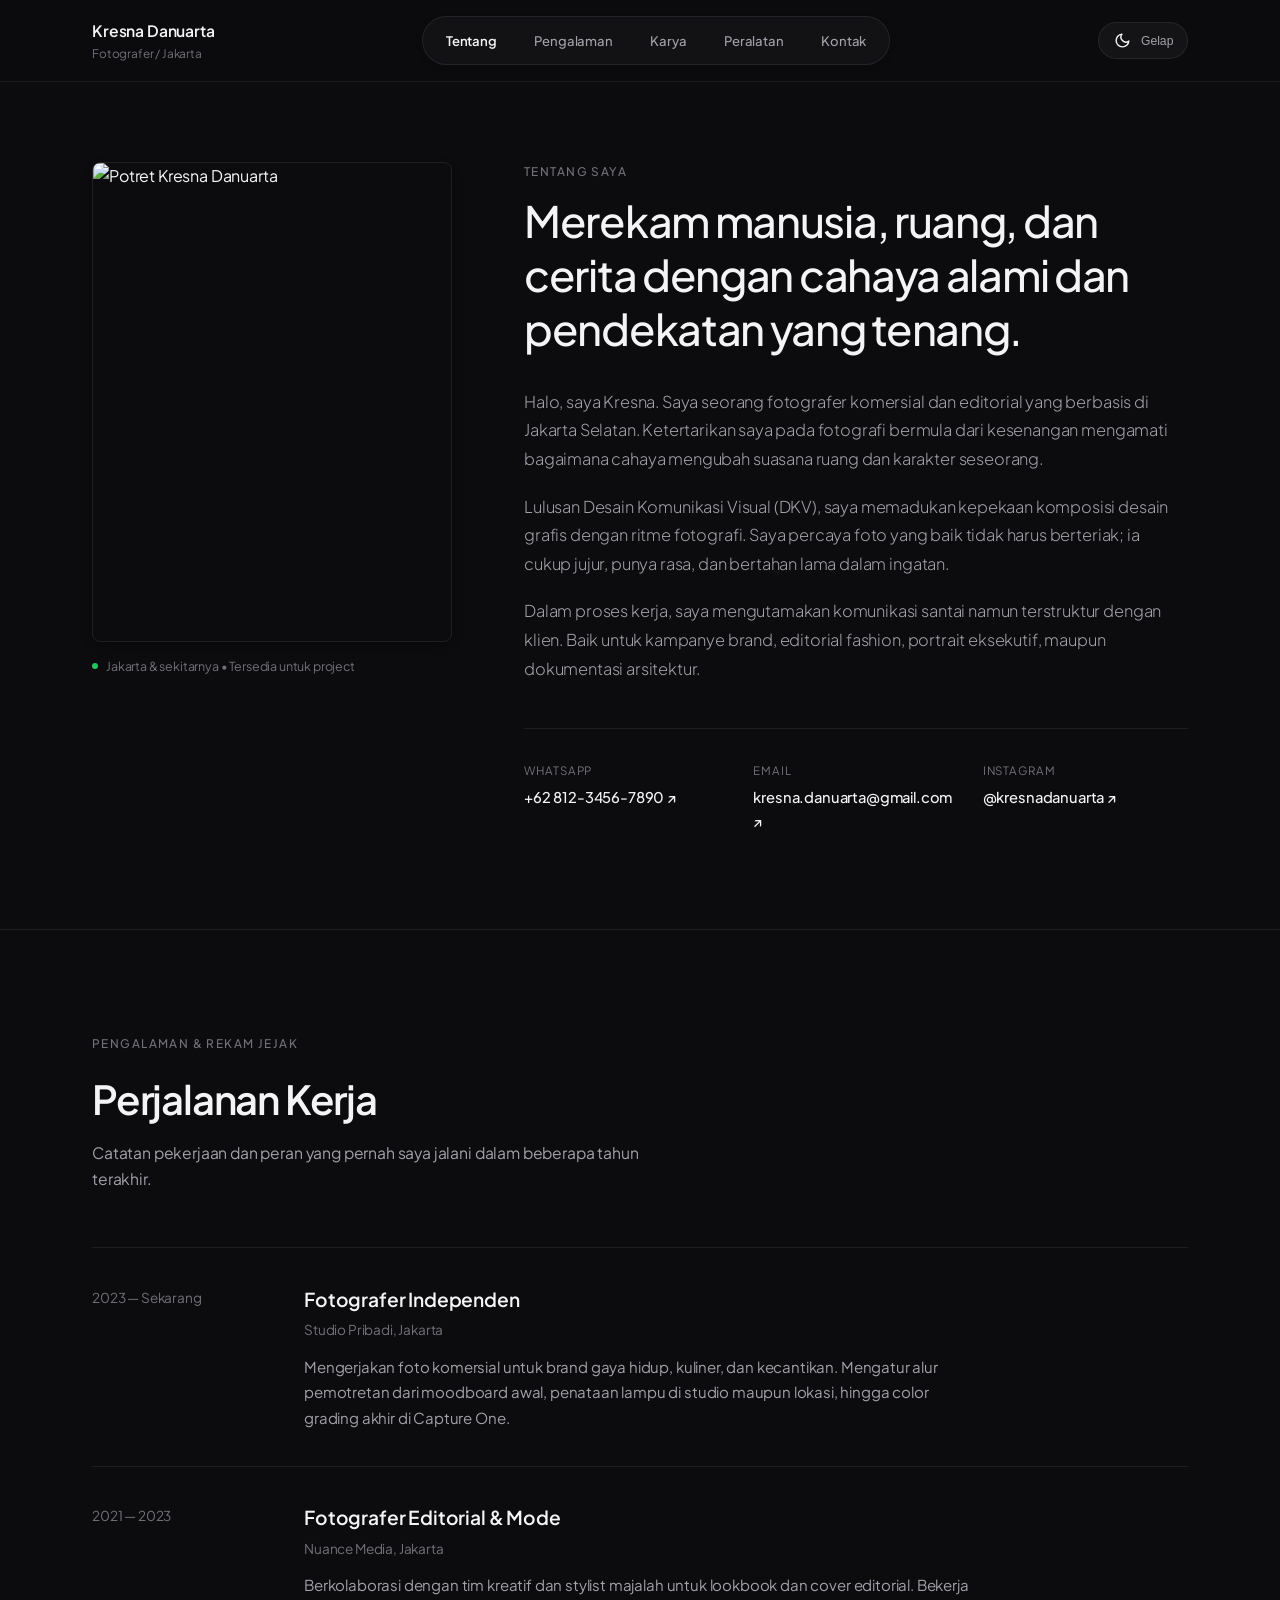
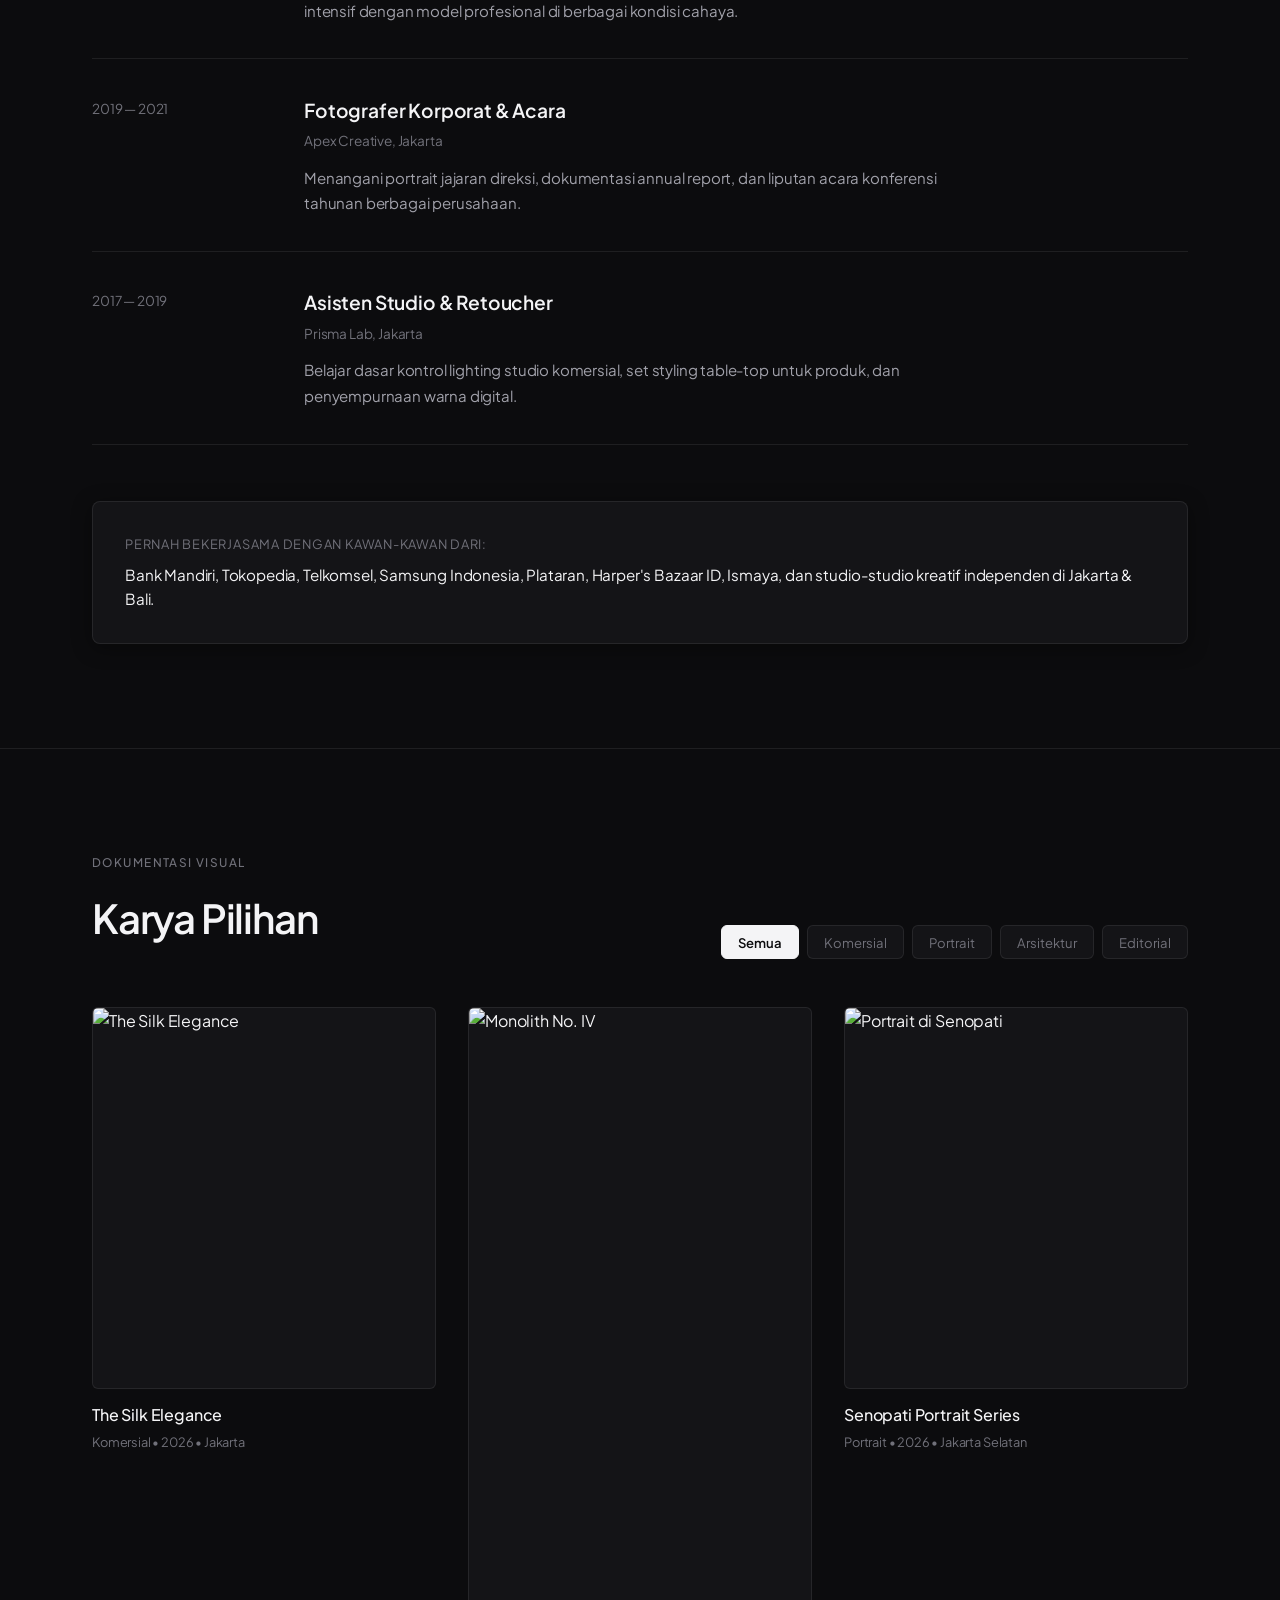
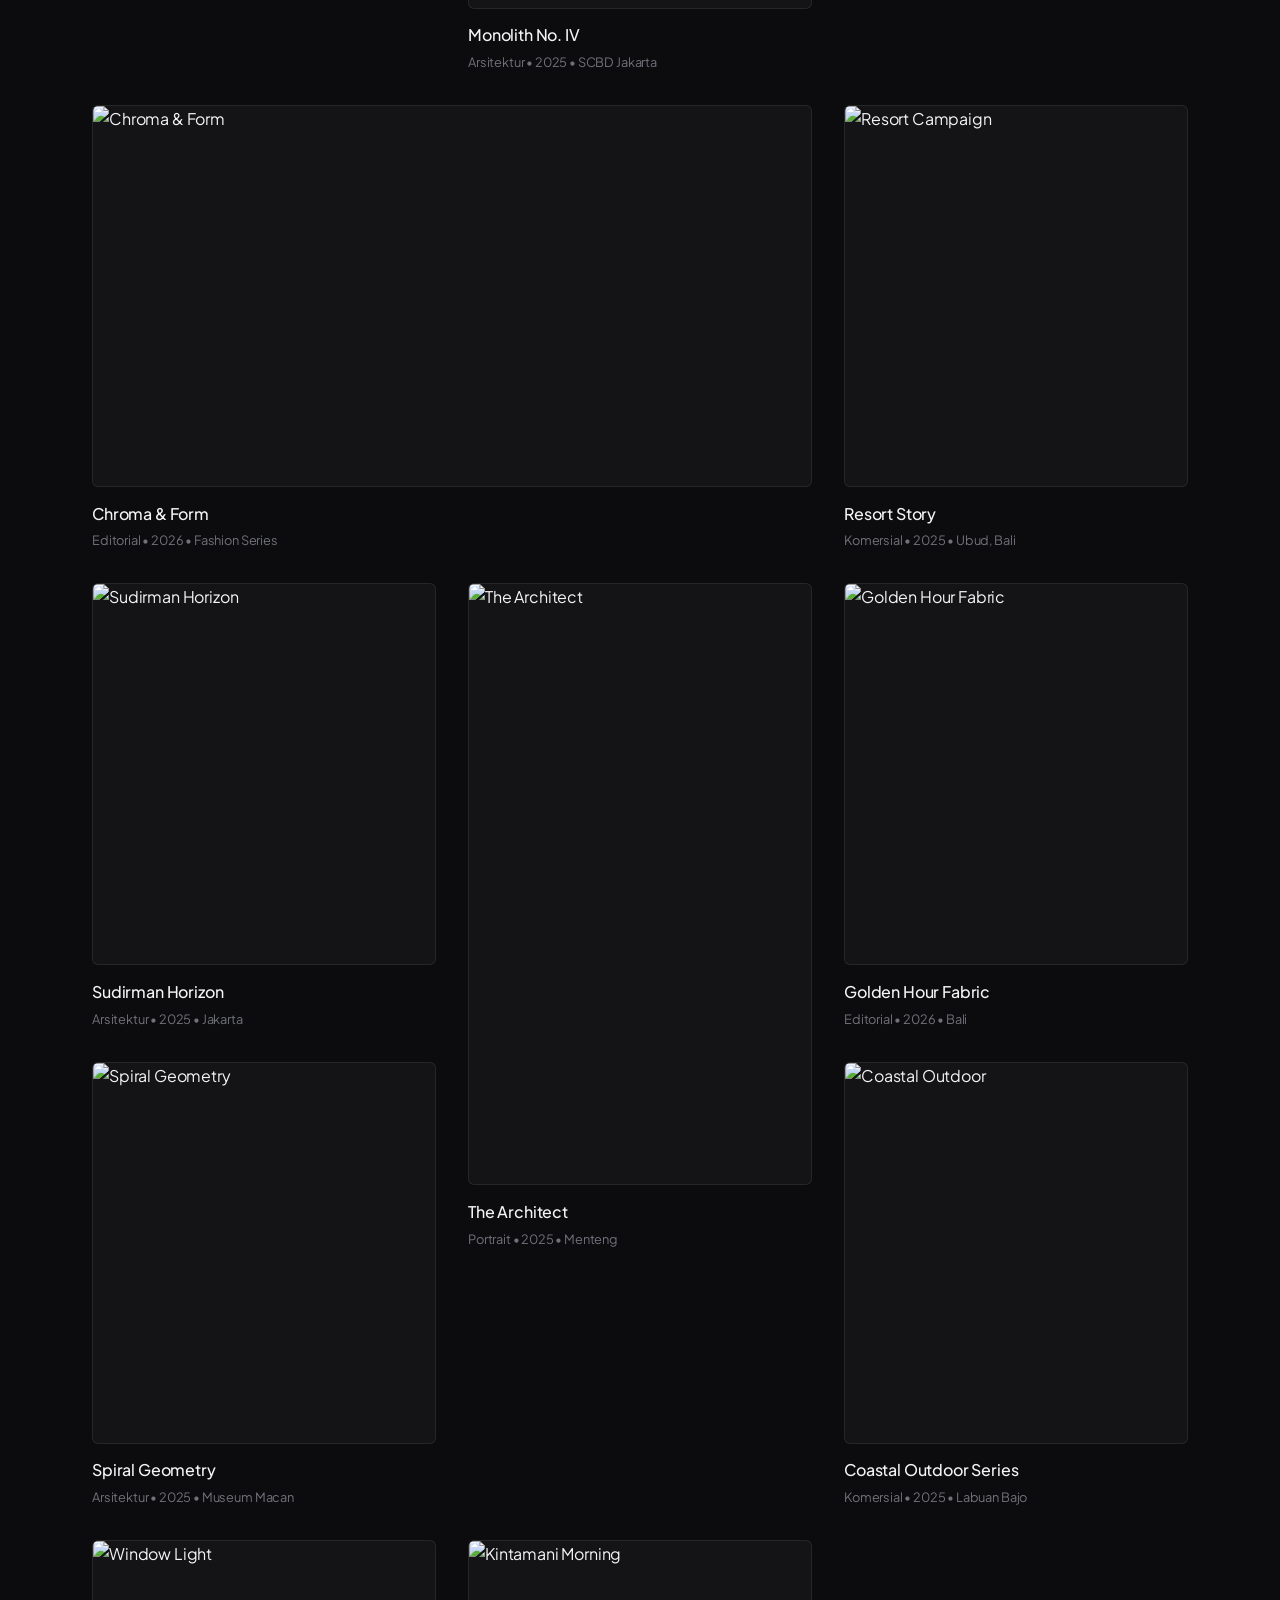
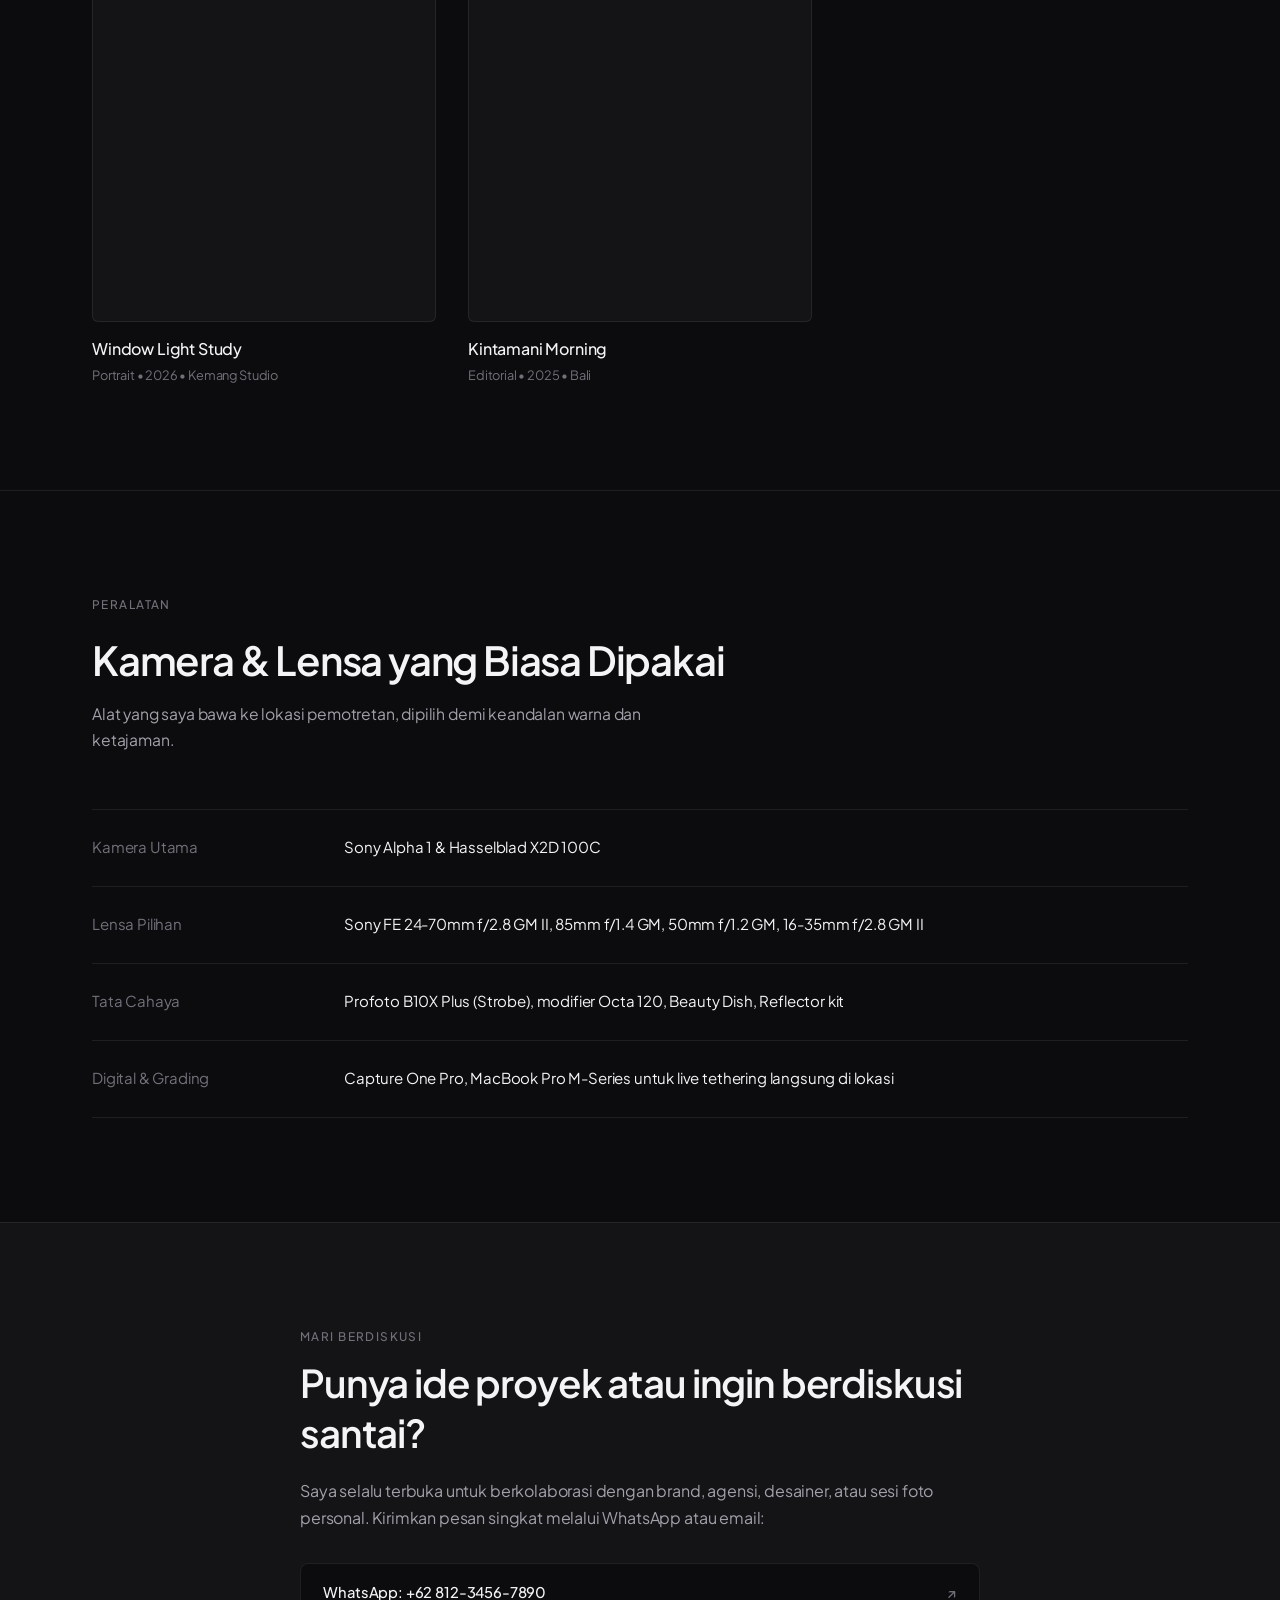
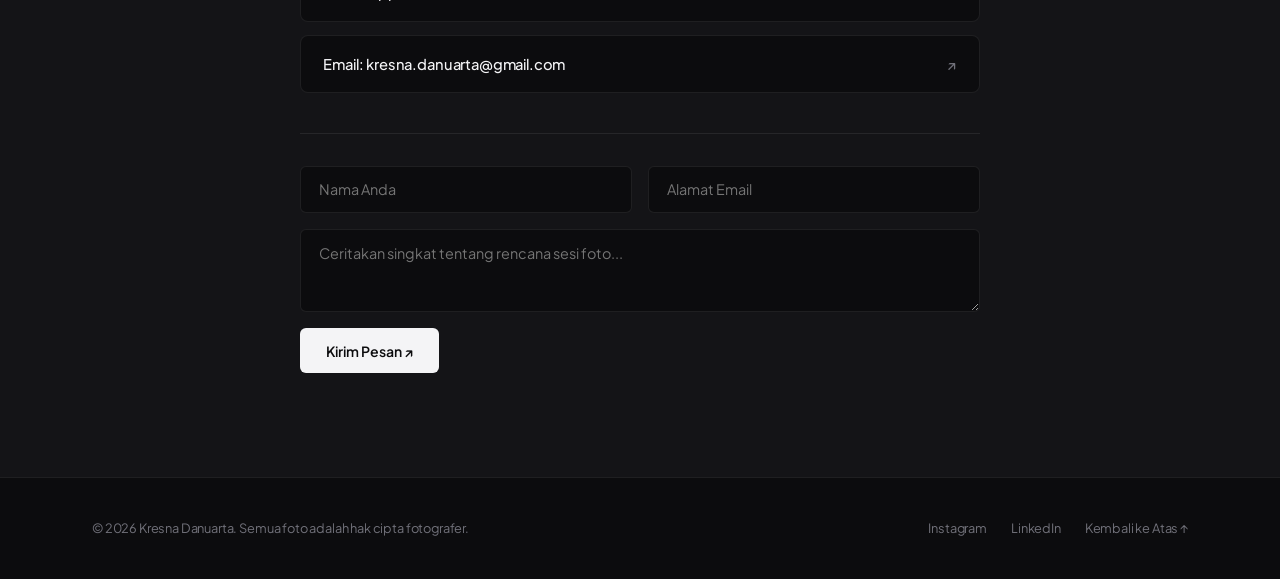
==== commit fc021ec5: "Update: minimalist portfolio with animated nav, dark/light mode, experience timeline" ====
--- a/portof/index.html
+++ b/portof/index.html
@@ -1,5 +1,5 @@
 <!DOCTYPE html>
-<html lang="id">
+<html lang="id" data-theme="dark">
 <head>
   <meta charset="UTF-8">
   <meta name="viewport" content="width=device-width, initial-scale=1.0">
@@ -7,7 +7,7 @@
   <meta name="description" content="Portofolio fotografi Kresna Danuarta. Berbasis di Jakarta, fokus pada karya komersial, editorial, portrait, dan dokumentasi arsitektur.">
   <meta name="author" content="Kresna Danuarta">
 
-  <!-- Google Fonts: Plus Jakarta Sans (Clean Minimal Sans-Serif) -->
+  <!-- Google Fonts: Plus Jakarta Sans -->
   <link rel="preconnect" href="https://fonts.googleapis.com">
   <link rel="preconnect" href="https://fonts.gstatic.com" crossorigin>
   <link href="https://fonts.googleapis.com/css2?family=Plus+Jakarta+Sans:wght@300;400;500;600&display=swap" rel="stylesheet">
@@ -16,26 +16,78 @@
 </head>
 <body>
 
-  <!-- Navigation -->
-  <header class="header">
+  <!-- Animated Floating Header -->
+  <header class="header" id="header">
     <div class="container header-inner">
       <a href="#about" class="logo">
         <span class="logo-name">Kresna Danuarta</span>
         <span class="logo-desc">Fotografer / Jakarta</span>
       </a>
 
-      <nav class="nav">
-        <a href="#about">Tentang</a>
-        <a href="#experience">Pengalaman</a>
-        <a href="#works">Karya</a>
-        <a href="#gear">Peralatan</a>
-        <a href="#contact" class="nav-contact-link">Kontak</a>
-      </nav>
+      <!-- Animated Dock Navigation -->
+      <div class="nav-wrapper">
+        <nav class="nav" id="mainNav">
+          <div class="nav-indicator" id="navIndicator"></div>
+          <a href="#about" class="nav-link active" data-target="about">Tentang</a>
+          <a href="#experience" class="nav-link" data-target="experience">Pengalaman</a>
+          <a href="#works" class="nav-link" data-target="works">Karya</a>
+          <a href="#gear" class="nav-link" data-target="gear">Peralatan</a>
+          <a href="#contact" class="nav-link" data-target="contact">Kontak</a>
+        </nav>
+      </div>
+
+      <!-- Action: Dark/Light Mode Switch & Mobile Toggle -->
+      <div class="header-actions">
+        <!-- Theme Toggle Button -->
+        <button class="theme-toggle-btn" id="themeToggle" aria-label="Ganti Tema Terang dan Gelap" title="Ubah Tema (Gelap / Terang)">
+          <div class="toggle-track">
+            <!-- Sun Icon (Light Mode) -->
+            <svg class="theme-icon icon-sun" viewBox="0 0 24 24" fill="none" stroke="currentColor" stroke-width="2" stroke-linecap="round" stroke-linejoin="round">
+              <circle cx="12" cy="12" r="5"></circle>
+              <line x1="12" y1="1" x2="12" y2="3"></line>
+              <line x1="12" y1="21" x2="12" y2="23"></line>
+              <line x1="4.22" y1="4.22" x2="5.64" y2="5.64"></line>
+              <line x1="18.36" y1="18.36" x2="19.78" y2="19.78"></line>
+              <line x1="1" y1="12" x2="3" y2="12"></line>
+              <line x1="21" y1="12" x2="23" y2="12"></line>
+              <line x1="4.22" y1="19.78" x2="5.64" y2="18.36"></line>
+              <line x1="18.36" y1="5.64" x2="19.78" y2="4.22"></line>
+            </svg>
+            <!-- Moon Icon (Dark Mode) -->
+            <svg class="theme-icon icon-moon" viewBox="0 0 24 24" fill="none" stroke="currentColor" stroke-width="2" stroke-linecap="round" stroke-linejoin="round">
+              <path d="M21 12.79A9 9 0 1 1 11.21 3 7 7 0 0 0 21 12.79z"></path>
+            </svg>
+          </div>
+          <span class="theme-label" id="themeLabel">Gelap</span>
+        </button>
+
+        <!-- Mobile Menu Toggle Button -->
+        <button class="mobile-menu-btn" id="mobileMenuBtn" aria-label="Buka Menu Navigasi">
+          <span class="bar"></span>
+          <span class="bar"></span>
+        </button>
+      </div>
     </div>
   </header>
 
+  <!-- Mobile Drawer Menu -->
+  <div class="mobile-drawer" id="mobileDrawer">
+    <div class="mobile-drawer-inner">
+      <nav class="mobile-nav">
+        <a href="#about" class="mobile-link">Tentang</a>
+        <a href="#experience" class="mobile-link">Pengalaman</a>
+        <a href="#works" class="mobile-link">Karya</a>
+        <a href="#gear" class="mobile-link">Peralatan</a>
+        <a href="#contact" class="mobile-link">Kontak</a>
+      </nav>
+      <div class="mobile-footer">
+        <p>Kresna Danuarta • Jakarta, Indonesia</p>
+      </div>
+    </div>
+  </div>
+
   <main>
-    <!-- 1. DATA DIRI & TENTANG SAYA (HUMAN & PERSONAL) -->
+    <!-- 1. DATA DIRI & TENTANG SAYA -->
     <section class="section about-section" id="about">
       <div class="container">
         <div class="about-grid">
@@ -97,7 +149,7 @@
       </div>
     </section>
 
-    <!-- 2. PENGALAMAN & REKAM JEJAK (HUMAN & REALISTIC) -->
+    <!-- 2. PENGALAMAN & REKAM JEJAK -->
     <section class="section experience-section" id="experience">
       <div class="container">
         <div class="section-head">
@@ -360,7 +412,7 @@
       </div>
     </section>
 
-    <!-- 4. PERALATAN (SEDERHANA & NYATA) -->
+    <!-- 4. PERALATAN -->
     <section class="section gear-section" id="gear">
       <div class="container">
         <div class="section-head">
@@ -392,7 +444,7 @@
       </div>
     </section>
 
-    <!-- 5. KONTAK (SEDERHANA, JELAS, TANPA EMBEL-EMBEL) -->
+    <!-- 5. KONTAK -->
     <section class="section contact-section" id="contact">
       <div class="container">
         <div class="contact-box">
--- a/portof/style.css
+++ b/portof/style.css
@@ -1,24 +1,65 @@
 /* ==========================================================================
    KRESNA DANUARTA — HUMAN & MINIMALIST PORTFOLIO
-   Design: Clean, Quiet, Editorial, Generous Whitespace
-   Typography: Plus Jakarta Sans (Light, Regular, Medium, Semi-Bold)
+   Features:
+   - Dynamic Dark / Light Mode with Instant Theme Switching
+   - Animated Floating Dock Navigation with Sliding Active Indicator
+   - Editorial Typography: Plus Jakarta Sans
    ========================================================================== */
 
-:root {
+/* --- 1. Design Tokens & Theme Variables --- */
+:root,
+[data-theme="dark"] {
   --bg: #0c0c0e;
-  --bg-surface: #141416;
-  --bg-subtle: #1a1a1e;
+  --bg-surface: #141417;
+  --bg-subtle: #1c1c21;
+  --header-bg: rgba(12, 12, 14, 0.82);
+  --dock-bg: rgba(22, 22, 26, 0.7);
+  --indicator-bg: rgba(255, 255, 255, 0.12);
+
   --border: rgba(255, 255, 255, 0.08);
-  --border-hover: rgba(255, 255, 255, 0.2);
-
-  --text-main: #f4f4f5;
+  --border-hover: rgba(255, 255, 255, 0.22);
+
+  --text-main: #f4f4f6;
   --text-body: #a1a1aa;
   --text-muted: #71717a;
 
+  --btn-bg: #f4f4f6;
+  --btn-text: #0c0c0e;
+
+  --shadow-subtle: 0 4px 20px rgba(0, 0, 0, 0.4);
+}
+
+[data-theme="light"] {
+  --bg: #fbfbfd;
+  --bg-surface: #ffffff;
+  --bg-subtle: #f2f2f5;
+  --header-bg: rgba(251, 251, 253, 0.88);
+  --dock-bg: rgba(240, 240, 244, 0.75);
+  --indicator-bg: #ffffff;
+
+  --border: rgba(0, 0, 0, 0.08);
+  --border-hover: rgba(0, 0, 0, 0.22);
+
+  --text-main: #121215;
+  --text-body: #52525b;
+  --text-muted: #71717a;
+
+  --btn-bg: #121215;
+  --btn-text: #ffffff;
+
+  --shadow-subtle: 0 4px 20px rgba(0, 0, 0, 0.06);
+}
+
+:root {
   --font-sans: 'Plus Jakarta Sans', -apple-system, BlinkMacSystemFont, 'Segoe UI', Roboto, sans-serif;
   --max-w: 1160px;
-}
-
+  --header-height: 80px;
+  --transition-theme: background-color 0.3s cubic-bezier(0.4, 0, 0.2, 1),
+                      border-color 0.3s cubic-bezier(0.4, 0, 0.2, 1),
+                      color 0.3s cubic-bezier(0.4, 0, 0.2, 1);
+}
+
+/* --- Global Reset & Smooth Transition --- */
 *, *::before, *::after {
   box-sizing: border-box;
   margin: 0;
@@ -40,6 +81,7 @@
   line-height: 1.65;
   letter-spacing: -0.01em;
   overflow-x: hidden;
+  transition: var(--transition-theme);
 }
 
 .container {
@@ -61,16 +103,24 @@
   display: block;
 }
 
-/* --- Navigation Header --- */
+/* ==========================================================================
+   ANIMATED NAVIGATION BAR & FLOATING DOCK
+   ========================================================================== */
 .header {
   position: sticky;
   top: 0;
-  background: rgba(12, 12, 14, 0.9);
-  backdrop-filter: blur(16px);
-  -webkit-backdrop-filter: blur(16px);
+  background: var(--header-bg);
+  backdrop-filter: blur(20px);
+  -webkit-backdrop-filter: blur(20px);
   border-bottom: 1px solid var(--border);
   z-index: 100;
-  padding: 1.25rem 0;
+  padding: 1rem 0;
+  transition: var(--transition-theme), padding 0.3s ease;
+}
+
+.header.scrolled {
+  padding: 0.75rem 0;
+  box-shadow: var(--shadow-subtle);
 }
 
 .header-inner {
@@ -79,6 +129,7 @@
   align-items: center;
 }
 
+/* Logo */
 .logo {
   display: flex;
   flex-direction: column;
@@ -88,41 +139,237 @@
   font-size: 0.98rem;
   font-weight: 600;
   color: var(--text-main);
+  transition: color 0.2s ease;
 }
 
 .logo-desc {
-  font-size: 0.75rem;
-  color: var(--text-muted);
+  font-size: 0.74rem;
+  color: var(--text-muted);
+}
+
+/* Animated Floating Pill Dock */
+.nav-wrapper {
+  position: relative;
 }
 
 .nav {
-  display: flex;
-  gap: 1.8rem;
-}
-
-.nav a {
+  position: relative;
+  display: flex;
+  align-items: center;
+  gap: 0.25rem;
+  background: var(--dock-bg);
+  padding: 0.35rem;
+  border-radius: 40px;
+  border: 1px solid var(--border);
+  backdrop-filter: blur(12px);
+  -webkit-backdrop-filter: blur(12px);
+  box-shadow: 0 2px 10px rgba(0, 0, 0, 0.05);
+  transition: var(--transition-theme);
+}
+
+/* Sliding active indicator pill */
+.nav-indicator {
+  position: absolute;
+  top: 4px;
+  left: 4px;
+  height: calc(100% - 8px);
+  width: 0;
+  background: var(--indicator-bg);
+  border-radius: 30px;
+  box-shadow: 0 2px 8px rgba(0, 0, 0, 0.1);
+  transition: transform 0.35s cubic-bezier(0.2, 0.8, 0.2, 1),
+              width 0.35s cubic-bezier(0.2, 0.8, 0.2, 1),
+              opacity 0.2s ease;
+  pointer-events: none;
+  z-index: 1;
+}
+
+.nav-link {
+  position: relative;
+  z-index: 2;
+  font-size: 0.82rem;
+  font-weight: 500;
+  color: var(--text-body);
+  padding: 0.45rem 1.05rem;
+  border-radius: 30px;
+  transition: color 0.25s ease;
+  white-space: nowrap;
+}
+
+.nav-link:hover {
+  color: var(--text-main);
+}
+
+.nav-link.active {
+  color: var(--text-main);
+  font-weight: 600;
+}
+
+/* Header Actions (Theme Toggle & Hamburger) */
+.header-actions {
+  display: flex;
+  align-items: center;
+  gap: 0.85rem;
+}
+
+/* Theme Toggle Button */
+.theme-toggle-btn {
+  display: flex;
+  align-items: center;
+  gap: 0.55rem;
+  background: var(--bg-surface);
+  border: 1px solid var(--border);
+  color: var(--text-main);
+  padding: 0.45rem 0.85rem;
+  border-radius: 30px;
+  cursor: pointer;
+  transition: all 0.25s ease;
+  outline: none;
+}
+
+.theme-toggle-btn:hover {
+  border-color: var(--border-hover);
+  background: var(--bg-subtle);
+  transform: translateY(-1px);
+}
+
+.toggle-track {
+  width: 20px;
+  height: 20px;
+  position: relative;
+  display: flex;
+  align-items: center;
+  justify-content: center;
+}
+
+.theme-icon {
+  width: 17px;
+  height: 17px;
+  stroke: var(--text-main);
+  position: absolute;
+  transition: transform 0.4s cubic-bezier(0.2, 0.8, 0.2, 1), opacity 0.3s ease;
+}
+
+/* Icon visibility based on theme */
+[data-theme="dark"] .icon-sun {
+  opacity: 0;
+  transform: scale(0.5) rotate(-90deg);
+  pointer-events: none;
+}
+
+[data-theme="dark"] .icon-moon {
+  opacity: 1;
+  transform: scale(1) rotate(0deg);
+}
+
+[data-theme="light"] .icon-sun {
+  opacity: 1;
+  transform: scale(1) rotate(0deg);
+}
+
+[data-theme="light"] .icon-moon {
+  opacity: 0;
+  transform: scale(0.5) rotate(90deg);
+  pointer-events: none;
+}
+
+.theme-label {
+  font-size: 0.76rem;
+  font-weight: 500;
+  color: var(--text-body);
+  user-select: none;
+}
+
+/* Mobile Hamburger Button */
+.mobile-menu-btn {
+  display: none;
+  background: var(--bg-surface);
+  border: 1px solid var(--border);
+  border-radius: 8px;
+  padding: 0.6rem;
+  cursor: pointer;
+  flex-direction: column;
+  gap: 5px;
+  outline: none;
+}
+
+.mobile-menu-btn .bar {
+  display: block;
+  width: 18px;
+  height: 2px;
+  background: var(--text-main);
+  border-radius: 2px;
+  transition: transform 0.25s ease, opacity 0.25s ease;
+}
+
+.mobile-menu-btn.open .bar:nth-child(1) {
+  transform: translateY(3.5px) rotate(45deg);
+}
+.mobile-menu-btn.open .bar:nth-child(2) {
+  transform: translateY(-3.5px) rotate(-45deg);
+}
+
+/* Mobile Drawer */
+.mobile-drawer {
+  position: fixed;
+  top: 0;
+  left: 0;
+  width: 100vw;
+  height: 100vh;
+  background: var(--header-bg);
+  backdrop-filter: blur(25px);
+  -webkit-backdrop-filter: blur(25px);
+  z-index: 95;
+  display: flex;
+  align-items: center;
+  justify-content: center;
+  opacity: 0;
+  visibility: hidden;
+  transition: opacity 0.3s ease, visibility 0.3s ease;
+}
+
+.mobile-drawer.open {
+  opacity: 1;
+  visibility: visible;
+}
+
+.mobile-drawer-inner {
+  text-align: center;
+  padding: 2rem;
+}
+
+.mobile-nav {
+  display: flex;
+  flex-direction: column;
+  gap: 1.6rem;
+  margin-bottom: 2.5rem;
+}
+
+.mobile-link {
+  font-size: 1.5rem;
+  font-weight: 600;
+  color: var(--text-main);
+}
+
+.mobile-link:hover {
+  opacity: 0.7;
+}
+
+.mobile-footer {
   font-size: 0.85rem;
-  color: var(--text-body);
-  font-weight: 400;
-}
-
-.nav a:hover {
-  color: var(--text-main);
-}
-
-.nav a.nav-contact-link {
-  color: var(--text-main);
-  font-weight: 500;
-}
-
-/* --- Section Shared Style --- */
+  color: var(--text-muted);
+}
+
+/* ==========================================================================
+   CONTENT SECTIONS & EDITORIAL LAYOUT
+   ========================================================================== */
 .section {
   padding: 6.5rem 0;
 }
 
 .section-label {
   display: block;
-  font-size: 0.75rem;
+  font-size: 0.74rem;
   text-transform: uppercase;
   letter-spacing: 0.12em;
   color: var(--text-muted);
@@ -169,8 +416,11 @@
   width: 100%;
   height: 480px;
   object-fit: cover;
-  border-radius: 6px;
+  border-radius: 8px;
   filter: contrast(1.02);
+  border: 1px solid var(--border);
+  box-shadow: var(--shadow-subtle);
+  transition: var(--transition-theme);
 }
 
 .location-pill {
@@ -223,6 +473,7 @@
   gap: 1.5rem;
   padding-top: 2rem;
   border-top: 1px solid var(--border);
+  transition: var(--transition-theme);
 }
 
 .contact-entry {
@@ -252,6 +503,7 @@
 /* --- 2. Experience Section --- */
 .experience-section {
   border-top: 1px solid var(--border);
+  transition: var(--transition-theme);
 }
 
 .experience-list {
@@ -266,6 +518,7 @@
   padding: 2.2rem 0;
   border-bottom: 1px solid var(--border);
   gap: 2rem;
+  transition: var(--transition-theme);
 }
 
 .experience-row:first-child {
@@ -302,8 +555,10 @@
 .clients-section {
   padding: 2rem;
   background: var(--bg-surface);
-  border-radius: 6px;
+  border-radius: 8px;
   border: 1px solid var(--border);
+  box-shadow: var(--shadow-subtle);
+  transition: var(--transition-theme);
 }
 
 .clients-label {
@@ -324,6 +579,7 @@
 /* --- 3. Works Section --- */
 .works-section {
   border-top: 1px solid var(--border);
+  transition: var(--transition-theme);
 }
 
 .works-header {
@@ -342,11 +598,11 @@
 }
 
 .filter-btn {
-  background: transparent;
+  background: var(--bg-surface);
   border: 1px solid var(--border);
   color: var(--text-muted);
   padding: 0.45rem 1rem;
-  border-radius: 4px;
+  border-radius: 6px;
   font-family: var(--font-sans);
   font-size: 0.82rem;
   cursor: pointer;
@@ -360,9 +616,9 @@
 
 .filter-btn.active {
   background: var(--text-main);
-  color: #0c0c0e;
+  color: var(--bg);
   border-color: var(--text-main);
-  font-weight: 500;
+  font-weight: 600;
 }
 
 .works-grid {
@@ -389,9 +645,11 @@
 .work-img-box {
   position: relative;
   overflow: hidden;
-  border-radius: 4px;
+  border-radius: 6px;
   background: var(--bg-surface);
   margin-bottom: 0.85rem;
+  border: 1px solid var(--border);
+  transition: var(--transition-theme);
 }
 
 .work-img-box img {
@@ -424,6 +682,7 @@
 /* --- 4. Gear Section --- */
 .gear-section {
   border-top: 1px solid var(--border);
+  transition: var(--transition-theme);
 }
 
 .gear-list {
@@ -438,6 +697,7 @@
   border-bottom: 1px solid var(--border);
   gap: 2rem;
   font-size: 0.94rem;
+  transition: var(--transition-theme);
 }
 
 .gear-row:first-child {
@@ -457,6 +717,7 @@
 .contact-section {
   border-top: 1px solid var(--border);
   background: var(--bg-surface);
+  transition: var(--transition-theme);
 }
 
 .contact-box {
@@ -493,17 +754,18 @@
   align-items: center;
   padding: 1rem 1.4rem;
   border: 1px solid var(--border);
-  border-radius: 6px;
+  border-radius: 8px;
   background: var(--bg);
   color: var(--text-main);
   font-size: 0.92rem;
   font-weight: 500;
-  transition: border-color 0.2s ease, background 0.2s ease;
+  transition: all 0.2s ease;
 }
 
 .contact-btn:hover {
   border-color: var(--border-hover);
   background: var(--bg-subtle);
+  transform: translateY(-1px);
 }
 
 .contact-btn .arrow {
@@ -514,6 +776,7 @@
 .form-wrapper {
   padding-top: 2rem;
   border-top: 1px solid var(--border);
+  transition: var(--transition-theme);
 }
 
 .simple-form {
@@ -539,12 +802,12 @@
   font-size: 0.9rem;
   color: var(--text-main);
   outline: none;
-  transition: border-color 0.2s ease;
+  transition: var(--transition-theme), border-color 0.2s ease;
 }
 
 .simple-form input:focus,
 .simple-form textarea:focus {
-  border-color: var(--text-main);
+  border-color: var(--border-hover);
 }
 
 .simple-form textarea {
@@ -553,20 +816,21 @@
 
 .submit-btn {
   align-self: flex-start;
-  padding: 0.8rem 1.6rem;
-  background: var(--text-main);
-  color: #0c0c0e;
+  padding: 0.85rem 1.6rem;
+  background: var(--btn-bg);
+  color: var(--btn-text);
   border: none;
   border-radius: 6px;
   font-family: var(--font-sans);
   font-size: 0.88rem;
   font-weight: 600;
   cursor: pointer;
-  transition: opacity 0.2s ease;
+  transition: opacity 0.2s ease, transform 0.2s ease;
 }
 
 .submit-btn:hover {
   opacity: 0.9;
+  transform: translateY(-1px);
 }
 
 /* --- Lightbox Minimal --- */
@@ -596,7 +860,7 @@
   left: 0;
   width: 100%;
   height: 100%;
-  background: rgba(8, 8, 10, 0.94);
+  background: rgba(8, 8, 10, 0.92);
   backdrop-filter: blur(12px);
 }
 
@@ -616,19 +880,19 @@
   right: 0;
   background: none;
   border: none;
-  color: var(--text-body);
+  color: #a1a1aa;
   font-size: 1.4rem;
   cursor: pointer;
 }
 .lightbox-close:hover {
-  color: var(--text-main);
+  color: #ffffff;
 }
 
 .lightbox-img {
   max-width: 85vw;
   max-height: 75vh;
   object-fit: contain;
-  border-radius: 4px;
+  border-radius: 6px;
 }
 
 .lightbox-caption {
@@ -638,10 +902,11 @@
 .lightbox-caption h3 {
   font-size: 1.1rem;
   font-weight: 500;
+  color: #f4f4f6;
 }
 .lightbox-caption p {
   font-size: 0.82rem;
-  color: var(--text-muted);
+  color: #a1a1aa;
 }
 
 /* Toast */
@@ -660,6 +925,7 @@
   transition: all 0.3s ease;
   pointer-events: none;
   z-index: 3000;
+  box-shadow: var(--shadow-subtle);
 }
 .toast.show {
   opacity: 1;
@@ -672,6 +938,7 @@
   border-top: 1px solid var(--border);
   font-size: 0.8rem;
   color: var(--text-muted);
+  transition: var(--transition-theme);
 }
 
 .footer-inner {
@@ -693,6 +960,12 @@
 
 /* --- Responsive Breakpoints --- */
 @media (max-width: 900px) {
+  .nav-wrapper {
+    display: none;
+  }
+  .mobile-menu-btn {
+    display: flex;
+  }
   .about-grid {
     grid-template-columns: 1fr;
     gap: 3rem;
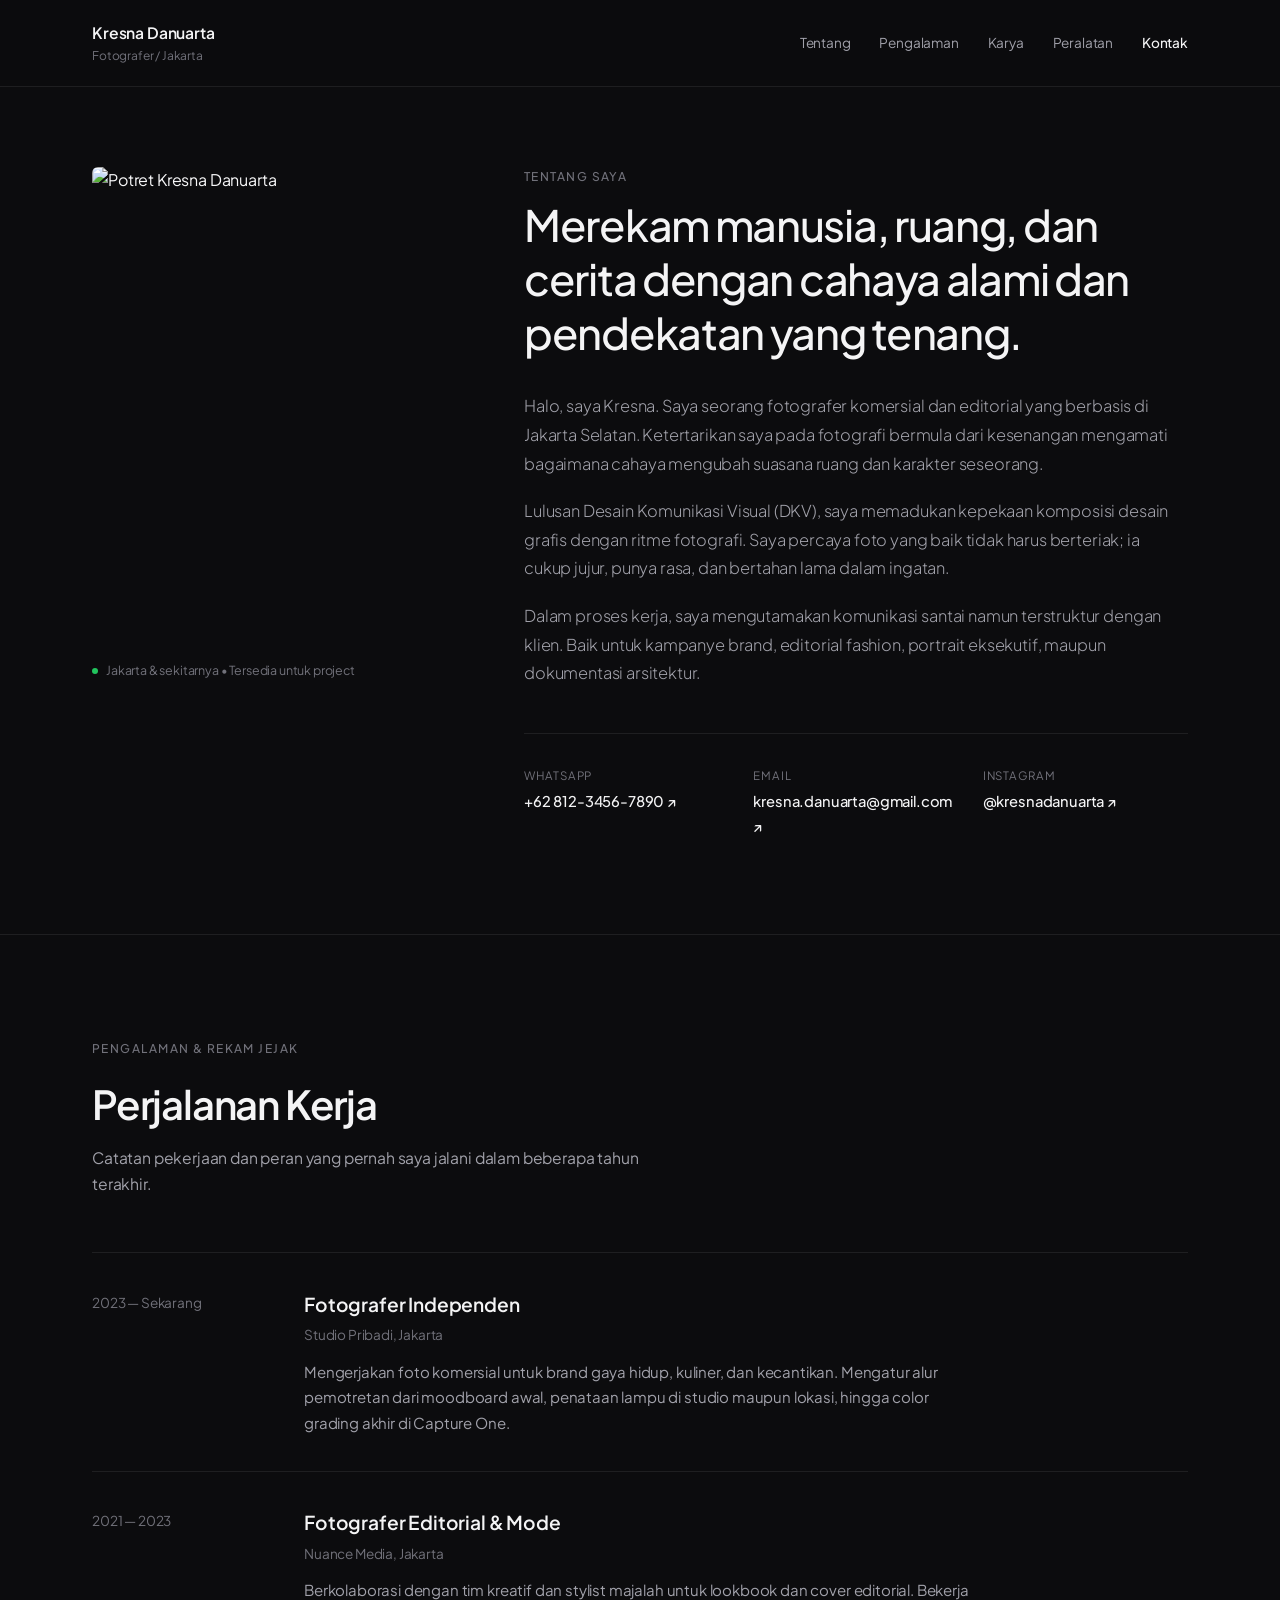
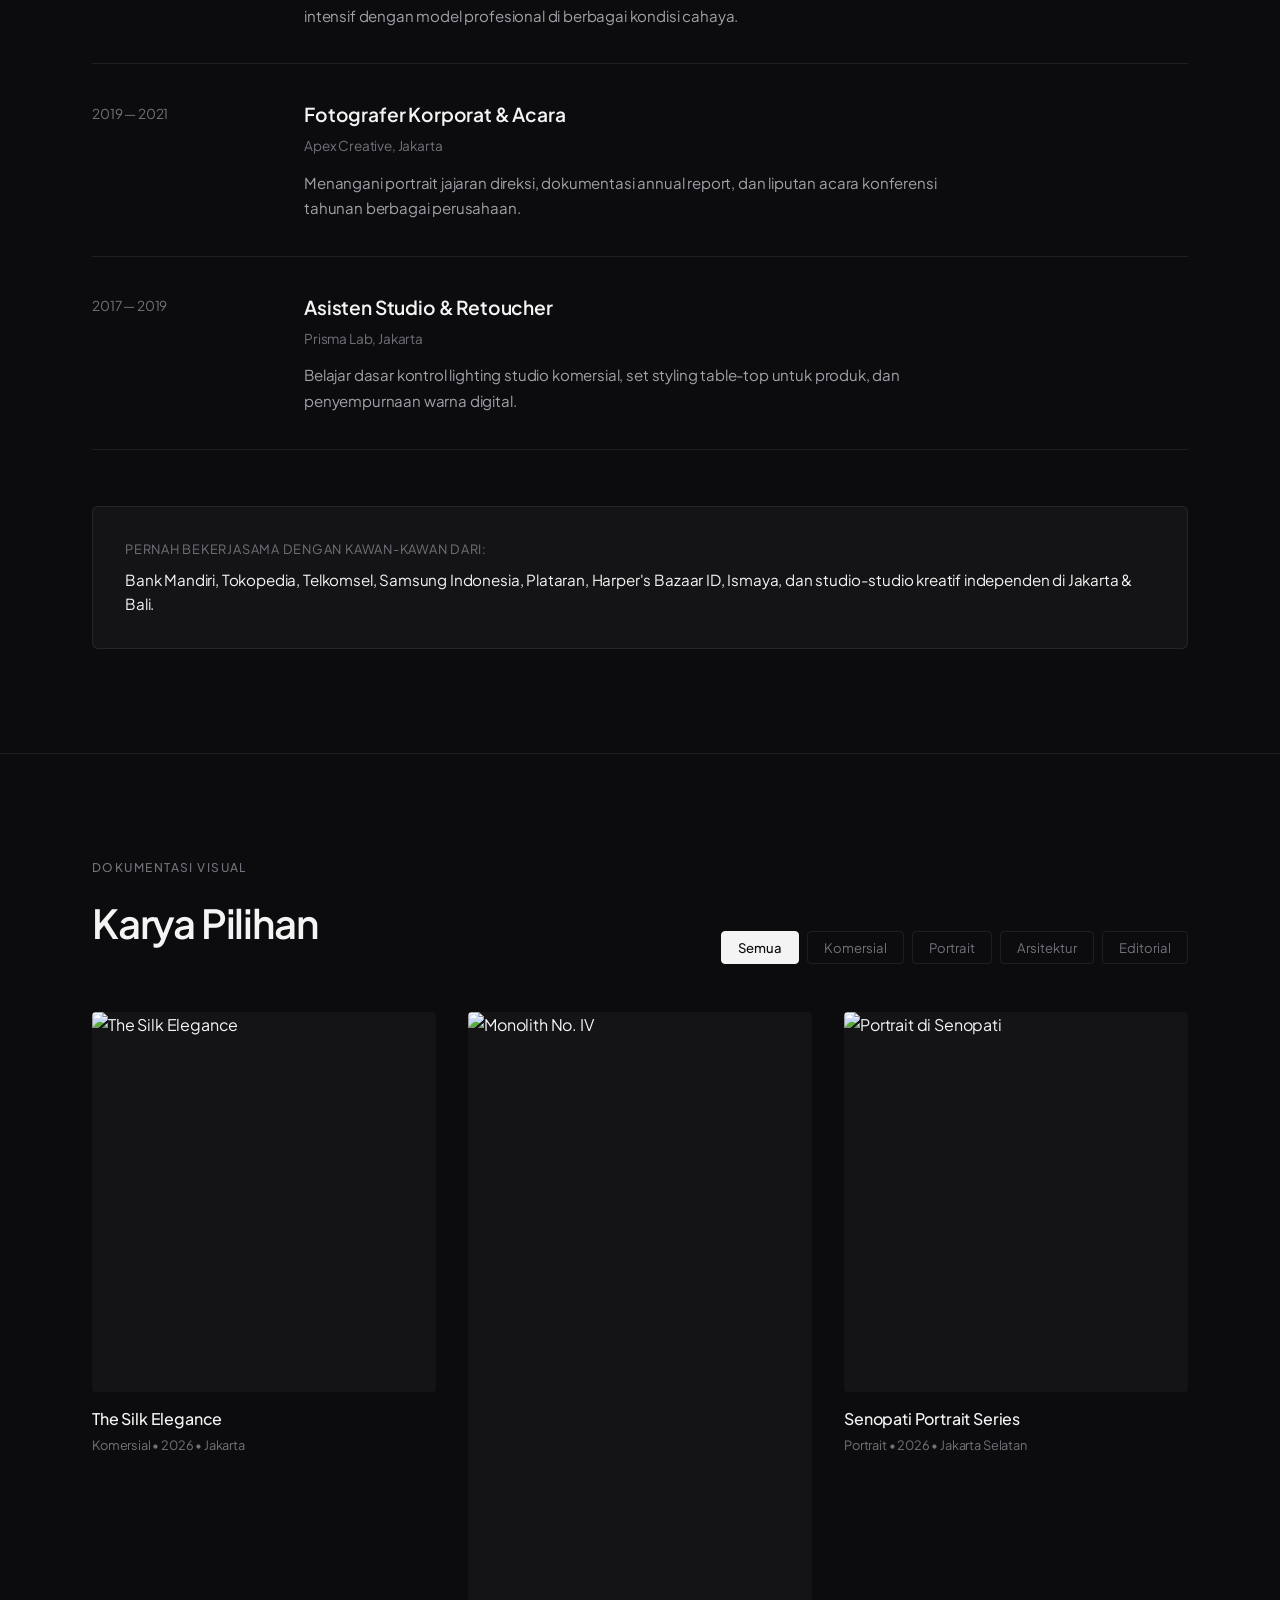
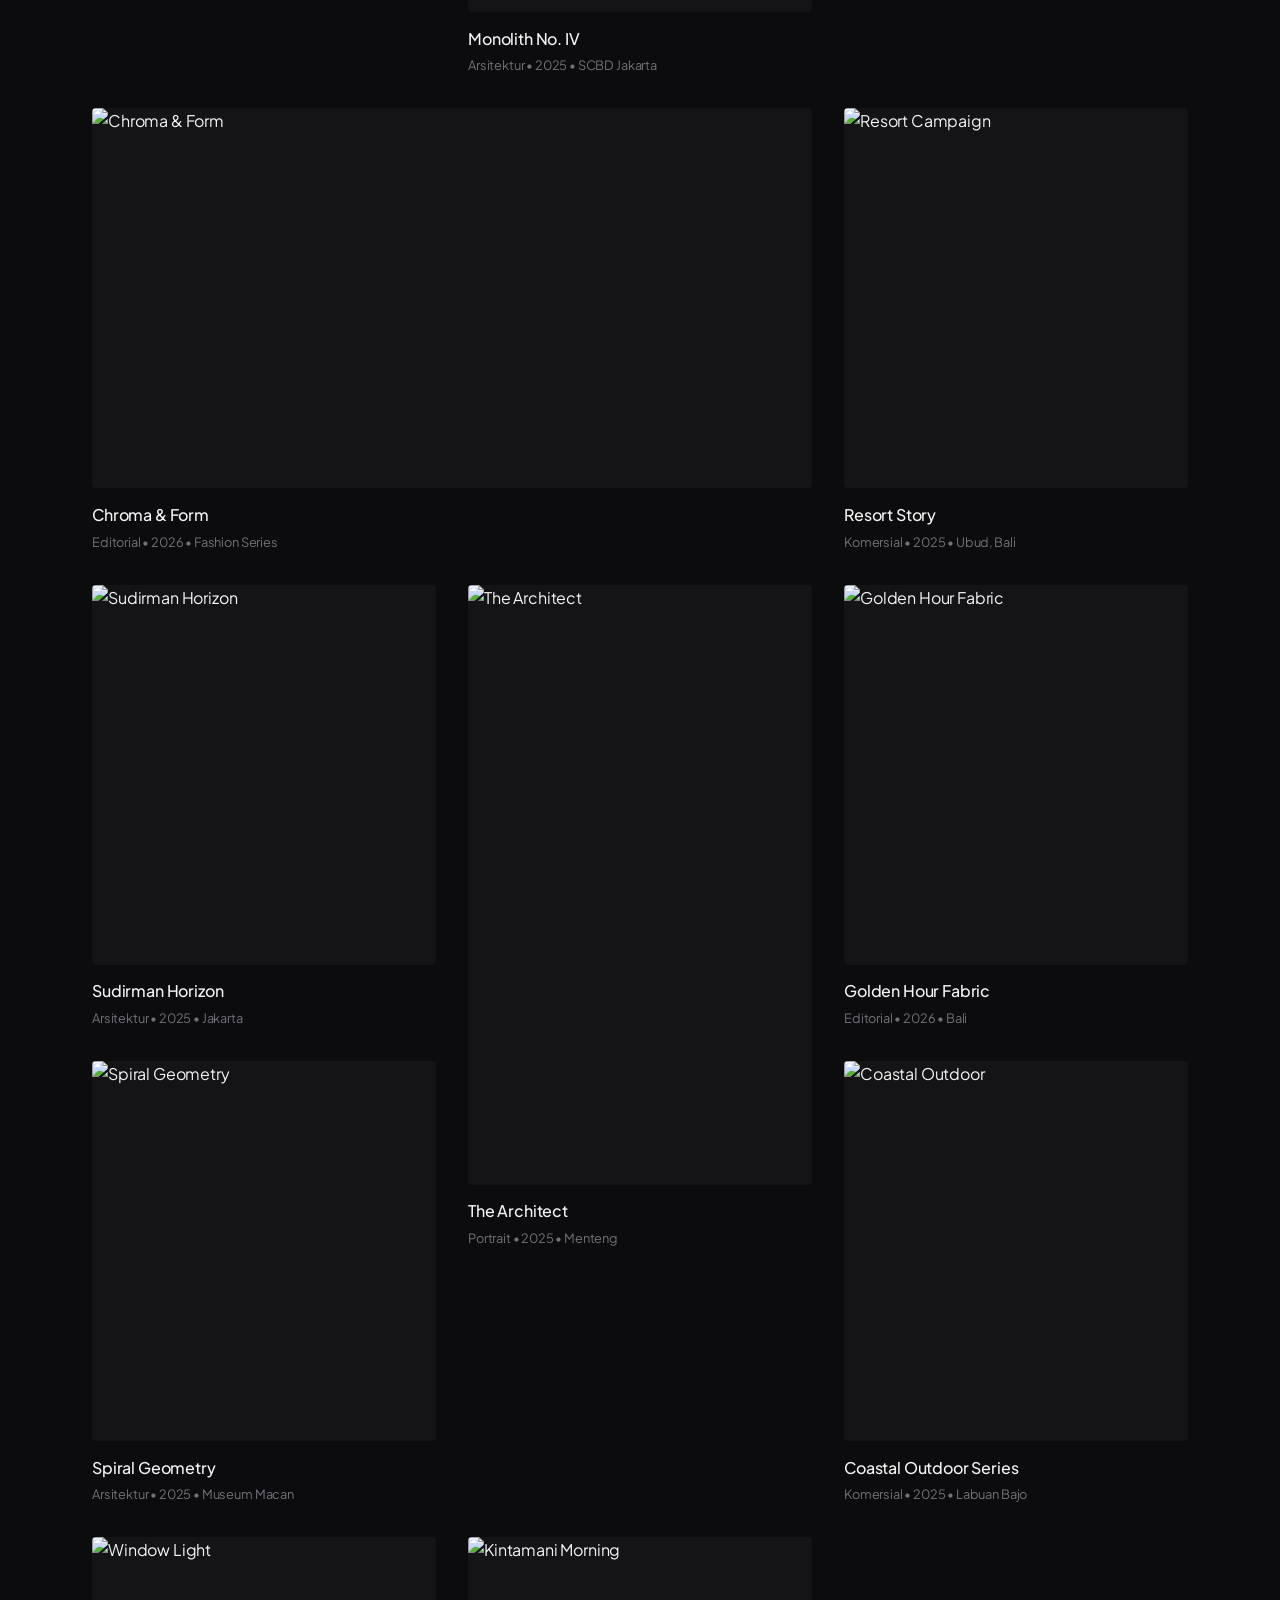
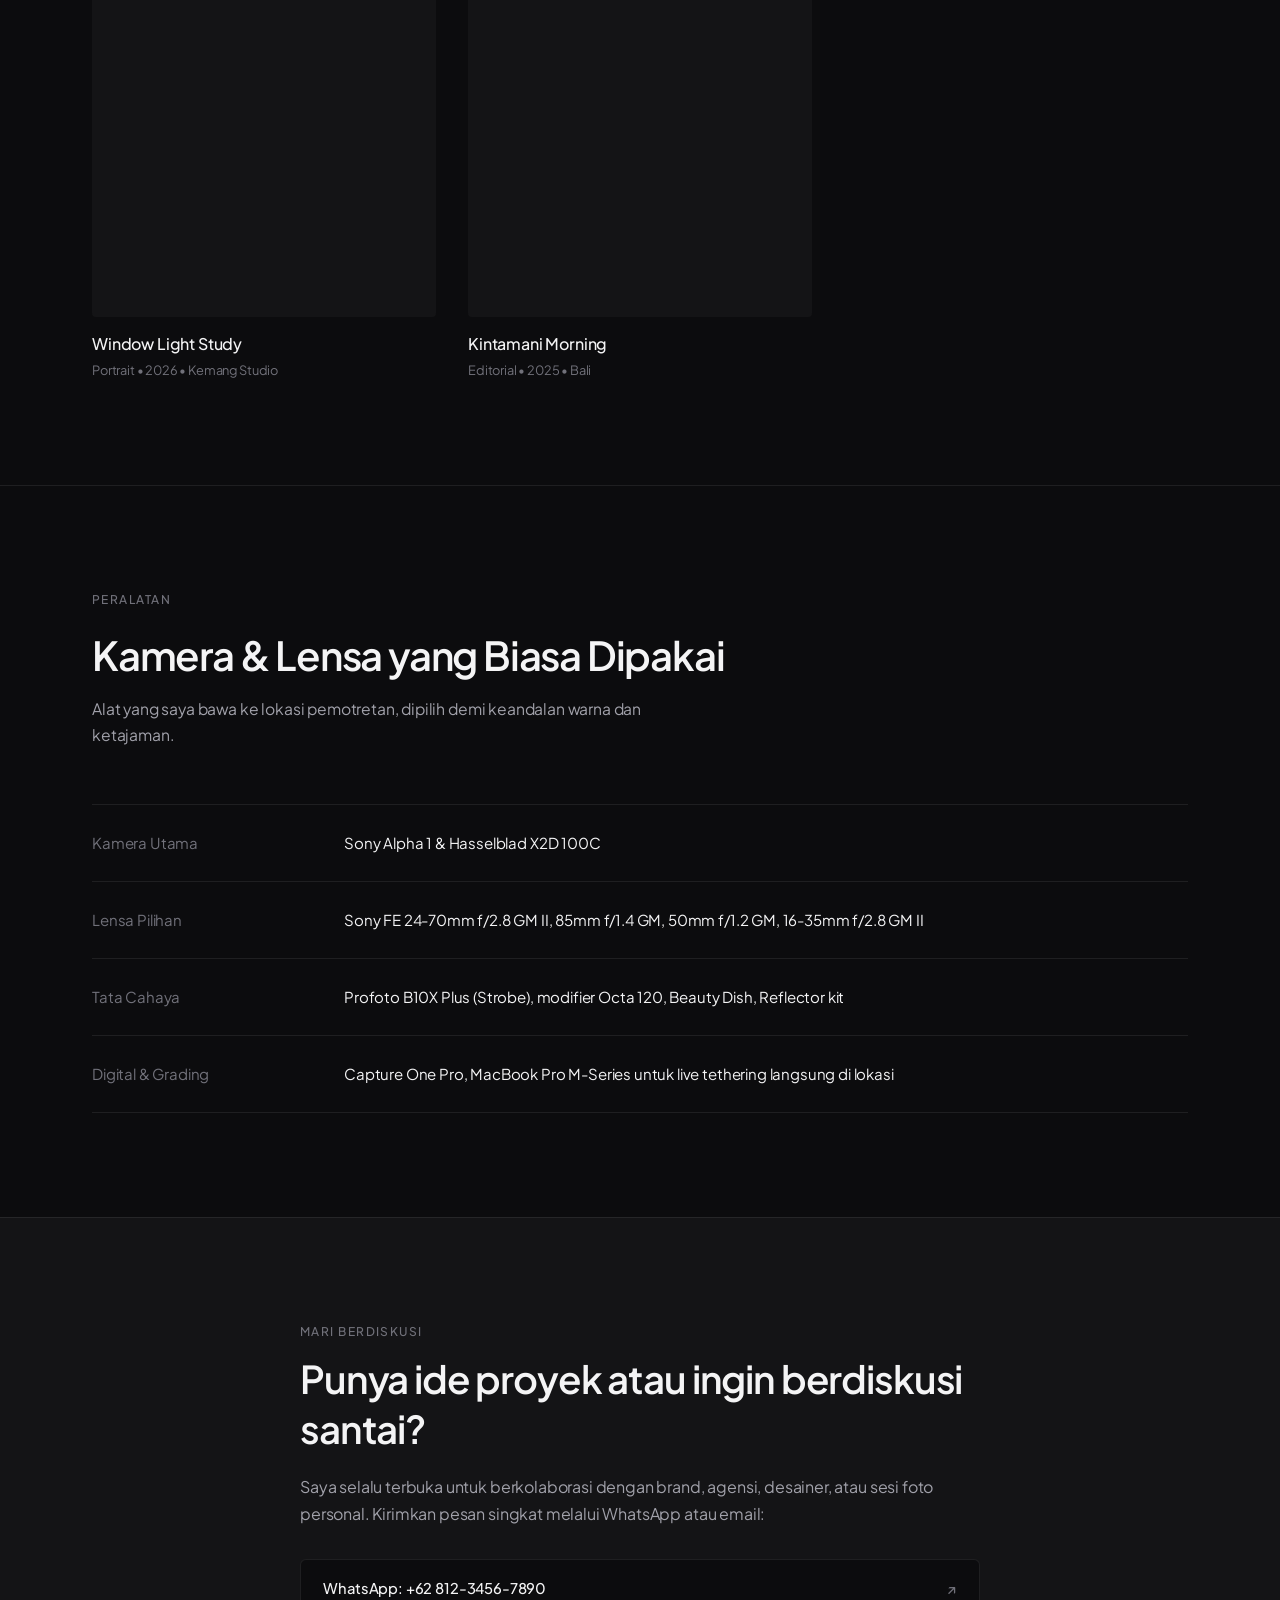
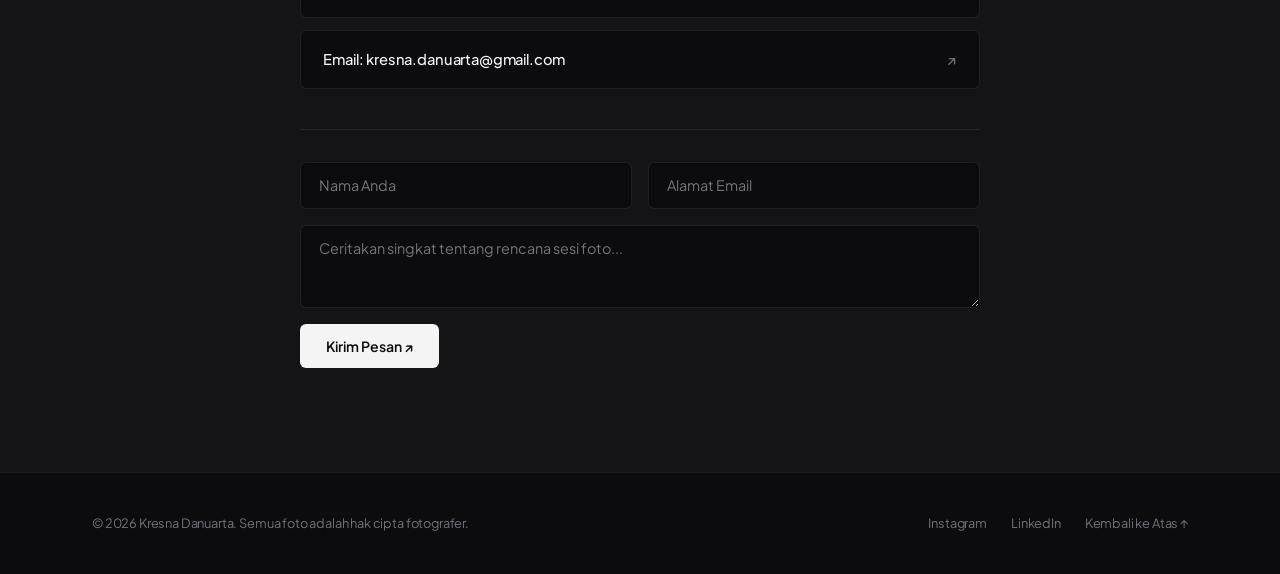
==== commit 789c92d3: "Revert "Update: minimalist portfolio with animated nav, dark/light mode, experience timeline" This r" ====
--- a/portof/index.html
+++ b/portof/index.html
@@ -1,5 +1,5 @@
 <!DOCTYPE html>
-<html lang="id" data-theme="dark">
+<html lang="id">
 <head>
   <meta charset="UTF-8">
   <meta name="viewport" content="width=device-width, initial-scale=1.0">
@@ -7,7 +7,7 @@
   <meta name="description" content="Portofolio fotografi Kresna Danuarta. Berbasis di Jakarta, fokus pada karya komersial, editorial, portrait, dan dokumentasi arsitektur.">
   <meta name="author" content="Kresna Danuarta">
 
-  <!-- Google Fonts: Plus Jakarta Sans -->
+  <!-- Google Fonts: Plus Jakarta Sans (Clean Minimal Sans-Serif) -->
   <link rel="preconnect" href="https://fonts.googleapis.com">
   <link rel="preconnect" href="https://fonts.gstatic.com" crossorigin>
   <link href="https://fonts.googleapis.com/css2?family=Plus+Jakarta+Sans:wght@300;400;500;600&display=swap" rel="stylesheet">
@@ -16,78 +16,26 @@
 </head>
 <body>
 
-  <!-- Animated Floating Header -->
-  <header class="header" id="header">
+  <!-- Navigation -->
+  <header class="header">
     <div class="container header-inner">
       <a href="#about" class="logo">
         <span class="logo-name">Kresna Danuarta</span>
         <span class="logo-desc">Fotografer / Jakarta</span>
       </a>
 
-      <!-- Animated Dock Navigation -->
-      <div class="nav-wrapper">
-        <nav class="nav" id="mainNav">
-          <div class="nav-indicator" id="navIndicator"></div>
-          <a href="#about" class="nav-link active" data-target="about">Tentang</a>
-          <a href="#experience" class="nav-link" data-target="experience">Pengalaman</a>
-          <a href="#works" class="nav-link" data-target="works">Karya</a>
-          <a href="#gear" class="nav-link" data-target="gear">Peralatan</a>
-          <a href="#contact" class="nav-link" data-target="contact">Kontak</a>
-        </nav>
-      </div>
-
-      <!-- Action: Dark/Light Mode Switch & Mobile Toggle -->
-      <div class="header-actions">
-        <!-- Theme Toggle Button -->
-        <button class="theme-toggle-btn" id="themeToggle" aria-label="Ganti Tema Terang dan Gelap" title="Ubah Tema (Gelap / Terang)">
-          <div class="toggle-track">
-            <!-- Sun Icon (Light Mode) -->
-            <svg class="theme-icon icon-sun" viewBox="0 0 24 24" fill="none" stroke="currentColor" stroke-width="2" stroke-linecap="round" stroke-linejoin="round">
-              <circle cx="12" cy="12" r="5"></circle>
-              <line x1="12" y1="1" x2="12" y2="3"></line>
-              <line x1="12" y1="21" x2="12" y2="23"></line>
-              <line x1="4.22" y1="4.22" x2="5.64" y2="5.64"></line>
-              <line x1="18.36" y1="18.36" x2="19.78" y2="19.78"></line>
-              <line x1="1" y1="12" x2="3" y2="12"></line>
-              <line x1="21" y1="12" x2="23" y2="12"></line>
-              <line x1="4.22" y1="19.78" x2="5.64" y2="18.36"></line>
-              <line x1="18.36" y1="5.64" x2="19.78" y2="4.22"></line>
-            </svg>
-            <!-- Moon Icon (Dark Mode) -->
-            <svg class="theme-icon icon-moon" viewBox="0 0 24 24" fill="none" stroke="currentColor" stroke-width="2" stroke-linecap="round" stroke-linejoin="round">
-              <path d="M21 12.79A9 9 0 1 1 11.21 3 7 7 0 0 0 21 12.79z"></path>
-            </svg>
-          </div>
-          <span class="theme-label" id="themeLabel">Gelap</span>
-        </button>
-
-        <!-- Mobile Menu Toggle Button -->
-        <button class="mobile-menu-btn" id="mobileMenuBtn" aria-label="Buka Menu Navigasi">
-          <span class="bar"></span>
-          <span class="bar"></span>
-        </button>
-      </div>
+      <nav class="nav">
+        <a href="#about">Tentang</a>
+        <a href="#experience">Pengalaman</a>
+        <a href="#works">Karya</a>
+        <a href="#gear">Peralatan</a>
+        <a href="#contact" class="nav-contact-link">Kontak</a>
+      </nav>
     </div>
   </header>
 
-  <!-- Mobile Drawer Menu -->
-  <div class="mobile-drawer" id="mobileDrawer">
-    <div class="mobile-drawer-inner">
-      <nav class="mobile-nav">
-        <a href="#about" class="mobile-link">Tentang</a>
-        <a href="#experience" class="mobile-link">Pengalaman</a>
-        <a href="#works" class="mobile-link">Karya</a>
-        <a href="#gear" class="mobile-link">Peralatan</a>
-        <a href="#contact" class="mobile-link">Kontak</a>
-      </nav>
-      <div class="mobile-footer">
-        <p>Kresna Danuarta • Jakarta, Indonesia</p>
-      </div>
-    </div>
-  </div>
-
   <main>
-    <!-- 1. DATA DIRI & TENTANG SAYA -->
+    <!-- 1. DATA DIRI & TENTANG SAYA (HUMAN & PERSONAL) -->
     <section class="section about-section" id="about">
       <div class="container">
         <div class="about-grid">
@@ -149,7 +97,7 @@
       </div>
     </section>
 
-    <!-- 2. PENGALAMAN & REKAM JEJAK -->
+    <!-- 2. PENGALAMAN & REKAM JEJAK (HUMAN & REALISTIC) -->
     <section class="section experience-section" id="experience">
       <div class="container">
         <div class="section-head">
@@ -412,7 +360,7 @@
       </div>
     </section>
 
-    <!-- 4. PERALATAN -->
+    <!-- 4. PERALATAN (SEDERHANA & NYATA) -->
     <section class="section gear-section" id="gear">
       <div class="container">
         <div class="section-head">
@@ -444,7 +392,7 @@
       </div>
     </section>
 
-    <!-- 5. KONTAK -->
+    <!-- 5. KONTAK (SEDERHANA, JELAS, TANPA EMBEL-EMBEL) -->
     <section class="section contact-section" id="contact">
       <div class="container">
         <div class="contact-box">
--- a/portof/style.css
+++ b/portof/style.css
@@ -1,65 +1,24 @@
 /* ==========================================================================
    KRESNA DANUARTA — HUMAN & MINIMALIST PORTFOLIO
-   Features:
-   - Dynamic Dark / Light Mode with Instant Theme Switching
-   - Animated Floating Dock Navigation with Sliding Active Indicator
-   - Editorial Typography: Plus Jakarta Sans
+   Design: Clean, Quiet, Editorial, Generous Whitespace
+   Typography: Plus Jakarta Sans (Light, Regular, Medium, Semi-Bold)
    ========================================================================== */
 
-/* --- 1. Design Tokens & Theme Variables --- */
-:root,
-[data-theme="dark"] {
+:root {
   --bg: #0c0c0e;
-  --bg-surface: #141417;
-  --bg-subtle: #1c1c21;
-  --header-bg: rgba(12, 12, 14, 0.82);
-  --dock-bg: rgba(22, 22, 26, 0.7);
-  --indicator-bg: rgba(255, 255, 255, 0.12);
-
+  --bg-surface: #141416;
+  --bg-subtle: #1a1a1e;
   --border: rgba(255, 255, 255, 0.08);
-  --border-hover: rgba(255, 255, 255, 0.22);
-
-  --text-main: #f4f4f6;
+  --border-hover: rgba(255, 255, 255, 0.2);
+
+  --text-main: #f4f4f5;
   --text-body: #a1a1aa;
   --text-muted: #71717a;
 
-  --btn-bg: #f4f4f6;
-  --btn-text: #0c0c0e;
-
-  --shadow-subtle: 0 4px 20px rgba(0, 0, 0, 0.4);
-}
-
-[data-theme="light"] {
-  --bg: #fbfbfd;
-  --bg-surface: #ffffff;
-  --bg-subtle: #f2f2f5;
-  --header-bg: rgba(251, 251, 253, 0.88);
-  --dock-bg: rgba(240, 240, 244, 0.75);
-  --indicator-bg: #ffffff;
-
-  --border: rgba(0, 0, 0, 0.08);
-  --border-hover: rgba(0, 0, 0, 0.22);
-
-  --text-main: #121215;
-  --text-body: #52525b;
-  --text-muted: #71717a;
-
-  --btn-bg: #121215;
-  --btn-text: #ffffff;
-
-  --shadow-subtle: 0 4px 20px rgba(0, 0, 0, 0.06);
-}
-
-:root {
   --font-sans: 'Plus Jakarta Sans', -apple-system, BlinkMacSystemFont, 'Segoe UI', Roboto, sans-serif;
   --max-w: 1160px;
-  --header-height: 80px;
-  --transition-theme: background-color 0.3s cubic-bezier(0.4, 0, 0.2, 1),
-                      border-color 0.3s cubic-bezier(0.4, 0, 0.2, 1),
-                      color 0.3s cubic-bezier(0.4, 0, 0.2, 1);
-}
-
-/* --- Global Reset & Smooth Transition --- */
+}
+
 *, *::before, *::after {
   box-sizing: border-box;
   margin: 0;
@@ -81,7 +40,6 @@
   line-height: 1.65;
   letter-spacing: -0.01em;
   overflow-x: hidden;
-  transition: var(--transition-theme);
 }
 
 .container {
@@ -103,24 +61,16 @@
   display: block;
 }
 
-/* ==========================================================================
-   ANIMATED NAVIGATION BAR & FLOATING DOCK
-   ========================================================================== */
+/* --- Navigation Header --- */
 .header {
   position: sticky;
   top: 0;
-  background: var(--header-bg);
-  backdrop-filter: blur(20px);
-  -webkit-backdrop-filter: blur(20px);
+  background: rgba(12, 12, 14, 0.9);
+  backdrop-filter: blur(16px);
+  -webkit-backdrop-filter: blur(16px);
   border-bottom: 1px solid var(--border);
   z-index: 100;
-  padding: 1rem 0;
-  transition: var(--transition-theme), padding 0.3s ease;
-}
-
-.header.scrolled {
-  padding: 0.75rem 0;
-  box-shadow: var(--shadow-subtle);
+  padding: 1.25rem 0;
 }
 
 .header-inner {
@@ -129,7 +79,6 @@
   align-items: center;
 }
 
-/* Logo */
 .logo {
   display: flex;
   flex-direction: column;
@@ -139,237 +88,41 @@
   font-size: 0.98rem;
   font-weight: 600;
   color: var(--text-main);
-  transition: color 0.2s ease;
 }
 
 .logo-desc {
-  font-size: 0.74rem;
-  color: var(--text-muted);
-}
-
-/* Animated Floating Pill Dock */
-.nav-wrapper {
-  position: relative;
+  font-size: 0.75rem;
+  color: var(--text-muted);
 }
 
 .nav {
-  position: relative;
-  display: flex;
-  align-items: center;
-  gap: 0.25rem;
-  background: var(--dock-bg);
-  padding: 0.35rem;
-  border-radius: 40px;
-  border: 1px solid var(--border);
-  backdrop-filter: blur(12px);
-  -webkit-backdrop-filter: blur(12px);
-  box-shadow: 0 2px 10px rgba(0, 0, 0, 0.05);
-  transition: var(--transition-theme);
-}
-
-/* Sliding active indicator pill */
-.nav-indicator {
-  position: absolute;
-  top: 4px;
-  left: 4px;
-  height: calc(100% - 8px);
-  width: 0;
-  background: var(--indicator-bg);
-  border-radius: 30px;
-  box-shadow: 0 2px 8px rgba(0, 0, 0, 0.1);
-  transition: transform 0.35s cubic-bezier(0.2, 0.8, 0.2, 1),
-              width 0.35s cubic-bezier(0.2, 0.8, 0.2, 1),
-              opacity 0.2s ease;
-  pointer-events: none;
-  z-index: 1;
-}
-
-.nav-link {
-  position: relative;
-  z-index: 2;
-  font-size: 0.82rem;
+  display: flex;
+  gap: 1.8rem;
+}
+
+.nav a {
+  font-size: 0.85rem;
+  color: var(--text-body);
+  font-weight: 400;
+}
+
+.nav a:hover {
+  color: var(--text-main);
+}
+
+.nav a.nav-contact-link {
+  color: var(--text-main);
   font-weight: 500;
-  color: var(--text-body);
-  padding: 0.45rem 1.05rem;
-  border-radius: 30px;
-  transition: color 0.25s ease;
-  white-space: nowrap;
-}
-
-.nav-link:hover {
-  color: var(--text-main);
-}
-
-.nav-link.active {
-  color: var(--text-main);
-  font-weight: 600;
-}
-
-/* Header Actions (Theme Toggle & Hamburger) */
-.header-actions {
-  display: flex;
-  align-items: center;
-  gap: 0.85rem;
-}
-
-/* Theme Toggle Button */
-.theme-toggle-btn {
-  display: flex;
-  align-items: center;
-  gap: 0.55rem;
-  background: var(--bg-surface);
-  border: 1px solid var(--border);
-  color: var(--text-main);
-  padding: 0.45rem 0.85rem;
-  border-radius: 30px;
-  cursor: pointer;
-  transition: all 0.25s ease;
-  outline: none;
-}
-
-.theme-toggle-btn:hover {
-  border-color: var(--border-hover);
-  background: var(--bg-subtle);
-  transform: translateY(-1px);
-}
-
-.toggle-track {
-  width: 20px;
-  height: 20px;
-  position: relative;
-  display: flex;
-  align-items: center;
-  justify-content: center;
-}
-
-.theme-icon {
-  width: 17px;
-  height: 17px;
-  stroke: var(--text-main);
-  position: absolute;
-  transition: transform 0.4s cubic-bezier(0.2, 0.8, 0.2, 1), opacity 0.3s ease;
-}
-
-/* Icon visibility based on theme */
-[data-theme="dark"] .icon-sun {
-  opacity: 0;
-  transform: scale(0.5) rotate(-90deg);
-  pointer-events: none;
-}
-
-[data-theme="dark"] .icon-moon {
-  opacity: 1;
-  transform: scale(1) rotate(0deg);
-}
-
-[data-theme="light"] .icon-sun {
-  opacity: 1;
-  transform: scale(1) rotate(0deg);
-}
-
-[data-theme="light"] .icon-moon {
-  opacity: 0;
-  transform: scale(0.5) rotate(90deg);
-  pointer-events: none;
-}
-
-.theme-label {
-  font-size: 0.76rem;
-  font-weight: 500;
-  color: var(--text-body);
-  user-select: none;
-}
-
-/* Mobile Hamburger Button */
-.mobile-menu-btn {
-  display: none;
-  background: var(--bg-surface);
-  border: 1px solid var(--border);
-  border-radius: 8px;
-  padding: 0.6rem;
-  cursor: pointer;
-  flex-direction: column;
-  gap: 5px;
-  outline: none;
-}
-
-.mobile-menu-btn .bar {
-  display: block;
-  width: 18px;
-  height: 2px;
-  background: var(--text-main);
-  border-radius: 2px;
-  transition: transform 0.25s ease, opacity 0.25s ease;
-}
-
-.mobile-menu-btn.open .bar:nth-child(1) {
-  transform: translateY(3.5px) rotate(45deg);
-}
-.mobile-menu-btn.open .bar:nth-child(2) {
-  transform: translateY(-3.5px) rotate(-45deg);
-}
-
-/* Mobile Drawer */
-.mobile-drawer {
-  position: fixed;
-  top: 0;
-  left: 0;
-  width: 100vw;
-  height: 100vh;
-  background: var(--header-bg);
-  backdrop-filter: blur(25px);
-  -webkit-backdrop-filter: blur(25px);
-  z-index: 95;
-  display: flex;
-  align-items: center;
-  justify-content: center;
-  opacity: 0;
-  visibility: hidden;
-  transition: opacity 0.3s ease, visibility 0.3s ease;
-}
-
-.mobile-drawer.open {
-  opacity: 1;
-  visibility: visible;
-}
-
-.mobile-drawer-inner {
-  text-align: center;
-  padding: 2rem;
-}
-
-.mobile-nav {
-  display: flex;
-  flex-direction: column;
-  gap: 1.6rem;
-  margin-bottom: 2.5rem;
-}
-
-.mobile-link {
-  font-size: 1.5rem;
-  font-weight: 600;
-  color: var(--text-main);
-}
-
-.mobile-link:hover {
-  opacity: 0.7;
-}
-
-.mobile-footer {
-  font-size: 0.85rem;
-  color: var(--text-muted);
-}
-
-/* ==========================================================================
-   CONTENT SECTIONS & EDITORIAL LAYOUT
-   ========================================================================== */
+}
+
+/* --- Section Shared Style --- */
 .section {
   padding: 6.5rem 0;
 }
 
 .section-label {
   display: block;
-  font-size: 0.74rem;
+  font-size: 0.75rem;
   text-transform: uppercase;
   letter-spacing: 0.12em;
   color: var(--text-muted);
@@ -416,11 +169,8 @@
   width: 100%;
   height: 480px;
   object-fit: cover;
-  border-radius: 8px;
+  border-radius: 6px;
   filter: contrast(1.02);
-  border: 1px solid var(--border);
-  box-shadow: var(--shadow-subtle);
-  transition: var(--transition-theme);
 }
 
 .location-pill {
@@ -473,7 +223,6 @@
   gap: 1.5rem;
   padding-top: 2rem;
   border-top: 1px solid var(--border);
-  transition: var(--transition-theme);
 }
 
 .contact-entry {
@@ -503,7 +252,6 @@
 /* --- 2. Experience Section --- */
 .experience-section {
   border-top: 1px solid var(--border);
-  transition: var(--transition-theme);
 }
 
 .experience-list {
@@ -518,7 +266,6 @@
   padding: 2.2rem 0;
   border-bottom: 1px solid var(--border);
   gap: 2rem;
-  transition: var(--transition-theme);
 }
 
 .experience-row:first-child {
@@ -555,10 +302,8 @@
 .clients-section {
   padding: 2rem;
   background: var(--bg-surface);
-  border-radius: 8px;
+  border-radius: 6px;
   border: 1px solid var(--border);
-  box-shadow: var(--shadow-subtle);
-  transition: var(--transition-theme);
 }
 
 .clients-label {
@@ -579,7 +324,6 @@
 /* --- 3. Works Section --- */
 .works-section {
   border-top: 1px solid var(--border);
-  transition: var(--transition-theme);
 }
 
 .works-header {
@@ -598,11 +342,11 @@
 }
 
 .filter-btn {
-  background: var(--bg-surface);
+  background: transparent;
   border: 1px solid var(--border);
   color: var(--text-muted);
   padding: 0.45rem 1rem;
-  border-radius: 6px;
+  border-radius: 4px;
   font-family: var(--font-sans);
   font-size: 0.82rem;
   cursor: pointer;
@@ -616,9 +360,9 @@
 
 .filter-btn.active {
   background: var(--text-main);
-  color: var(--bg);
+  color: #0c0c0e;
   border-color: var(--text-main);
-  font-weight: 600;
+  font-weight: 500;
 }
 
 .works-grid {
@@ -645,11 +389,9 @@
 .work-img-box {
   position: relative;
   overflow: hidden;
-  border-radius: 6px;
+  border-radius: 4px;
   background: var(--bg-surface);
   margin-bottom: 0.85rem;
-  border: 1px solid var(--border);
-  transition: var(--transition-theme);
 }
 
 .work-img-box img {
@@ -682,7 +424,6 @@
 /* --- 4. Gear Section --- */
 .gear-section {
   border-top: 1px solid var(--border);
-  transition: var(--transition-theme);
 }
 
 .gear-list {
@@ -697,7 +438,6 @@
   border-bottom: 1px solid var(--border);
   gap: 2rem;
   font-size: 0.94rem;
-  transition: var(--transition-theme);
 }
 
 .gear-row:first-child {
@@ -717,7 +457,6 @@
 .contact-section {
   border-top: 1px solid var(--border);
   background: var(--bg-surface);
-  transition: var(--transition-theme);
 }
 
 .contact-box {
@@ -754,18 +493,17 @@
   align-items: center;
   padding: 1rem 1.4rem;
   border: 1px solid var(--border);
-  border-radius: 8px;
+  border-radius: 6px;
   background: var(--bg);
   color: var(--text-main);
   font-size: 0.92rem;
   font-weight: 500;
-  transition: all 0.2s ease;
+  transition: border-color 0.2s ease, background 0.2s ease;
 }
 
 .contact-btn:hover {
   border-color: var(--border-hover);
   background: var(--bg-subtle);
-  transform: translateY(-1px);
 }
 
 .contact-btn .arrow {
@@ -776,7 +514,6 @@
 .form-wrapper {
   padding-top: 2rem;
   border-top: 1px solid var(--border);
-  transition: var(--transition-theme);
 }
 
 .simple-form {
@@ -802,12 +539,12 @@
   font-size: 0.9rem;
   color: var(--text-main);
   outline: none;
-  transition: var(--transition-theme), border-color 0.2s ease;
+  transition: border-color 0.2s ease;
 }
 
 .simple-form input:focus,
 .simple-form textarea:focus {
-  border-color: var(--border-hover);
+  border-color: var(--text-main);
 }
 
 .simple-form textarea {
@@ -816,21 +553,20 @@
 
 .submit-btn {
   align-self: flex-start;
-  padding: 0.85rem 1.6rem;
-  background: var(--btn-bg);
-  color: var(--btn-text);
+  padding: 0.8rem 1.6rem;
+  background: var(--text-main);
+  color: #0c0c0e;
   border: none;
   border-radius: 6px;
   font-family: var(--font-sans);
   font-size: 0.88rem;
   font-weight: 600;
   cursor: pointer;
-  transition: opacity 0.2s ease, transform 0.2s ease;
+  transition: opacity 0.2s ease;
 }
 
 .submit-btn:hover {
   opacity: 0.9;
-  transform: translateY(-1px);
 }
 
 /* --- Lightbox Minimal --- */
@@ -860,7 +596,7 @@
   left: 0;
   width: 100%;
   height: 100%;
-  background: rgba(8, 8, 10, 0.92);
+  background: rgba(8, 8, 10, 0.94);
   backdrop-filter: blur(12px);
 }
 
@@ -880,19 +616,19 @@
   right: 0;
   background: none;
   border: none;
-  color: #a1a1aa;
+  color: var(--text-body);
   font-size: 1.4rem;
   cursor: pointer;
 }
 .lightbox-close:hover {
-  color: #ffffff;
+  color: var(--text-main);
 }
 
 .lightbox-img {
   max-width: 85vw;
   max-height: 75vh;
   object-fit: contain;
-  border-radius: 6px;
+  border-radius: 4px;
 }
 
 .lightbox-caption {
@@ -902,11 +638,10 @@
 .lightbox-caption h3 {
   font-size: 1.1rem;
   font-weight: 500;
-  color: #f4f4f6;
 }
 .lightbox-caption p {
   font-size: 0.82rem;
-  color: #a1a1aa;
+  color: var(--text-muted);
 }
 
 /* Toast */
@@ -925,7 +660,6 @@
   transition: all 0.3s ease;
   pointer-events: none;
   z-index: 3000;
-  box-shadow: var(--shadow-subtle);
 }
 .toast.show {
   opacity: 1;
@@ -938,7 +672,6 @@
   border-top: 1px solid var(--border);
   font-size: 0.8rem;
   color: var(--text-muted);
-  transition: var(--transition-theme);
 }
 
 .footer-inner {
@@ -960,12 +693,6 @@
 
 /* --- Responsive Breakpoints --- */
 @media (max-width: 900px) {
-  .nav-wrapper {
-    display: none;
-  }
-  .mobile-menu-btn {
-    display: flex;
-  }
   .about-grid {
     grid-template-columns: 1fr;
     gap: 3rem;
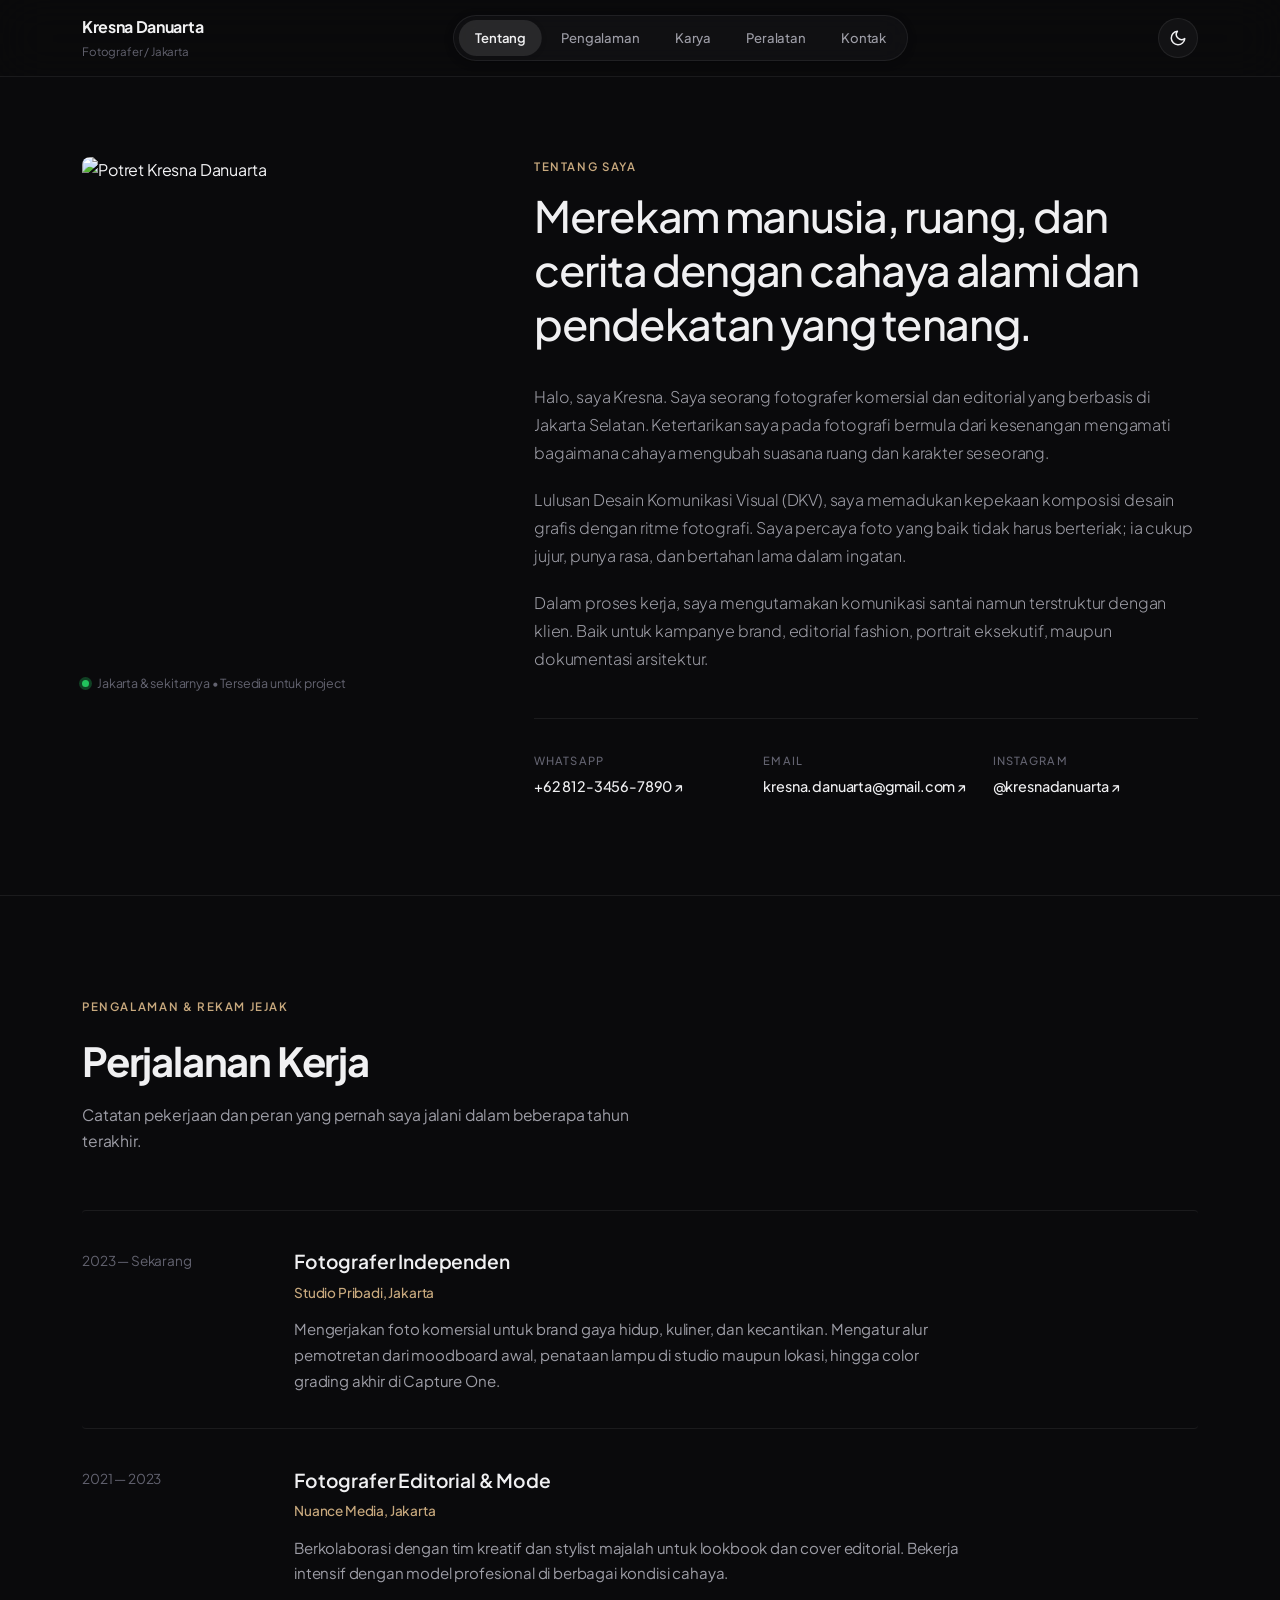
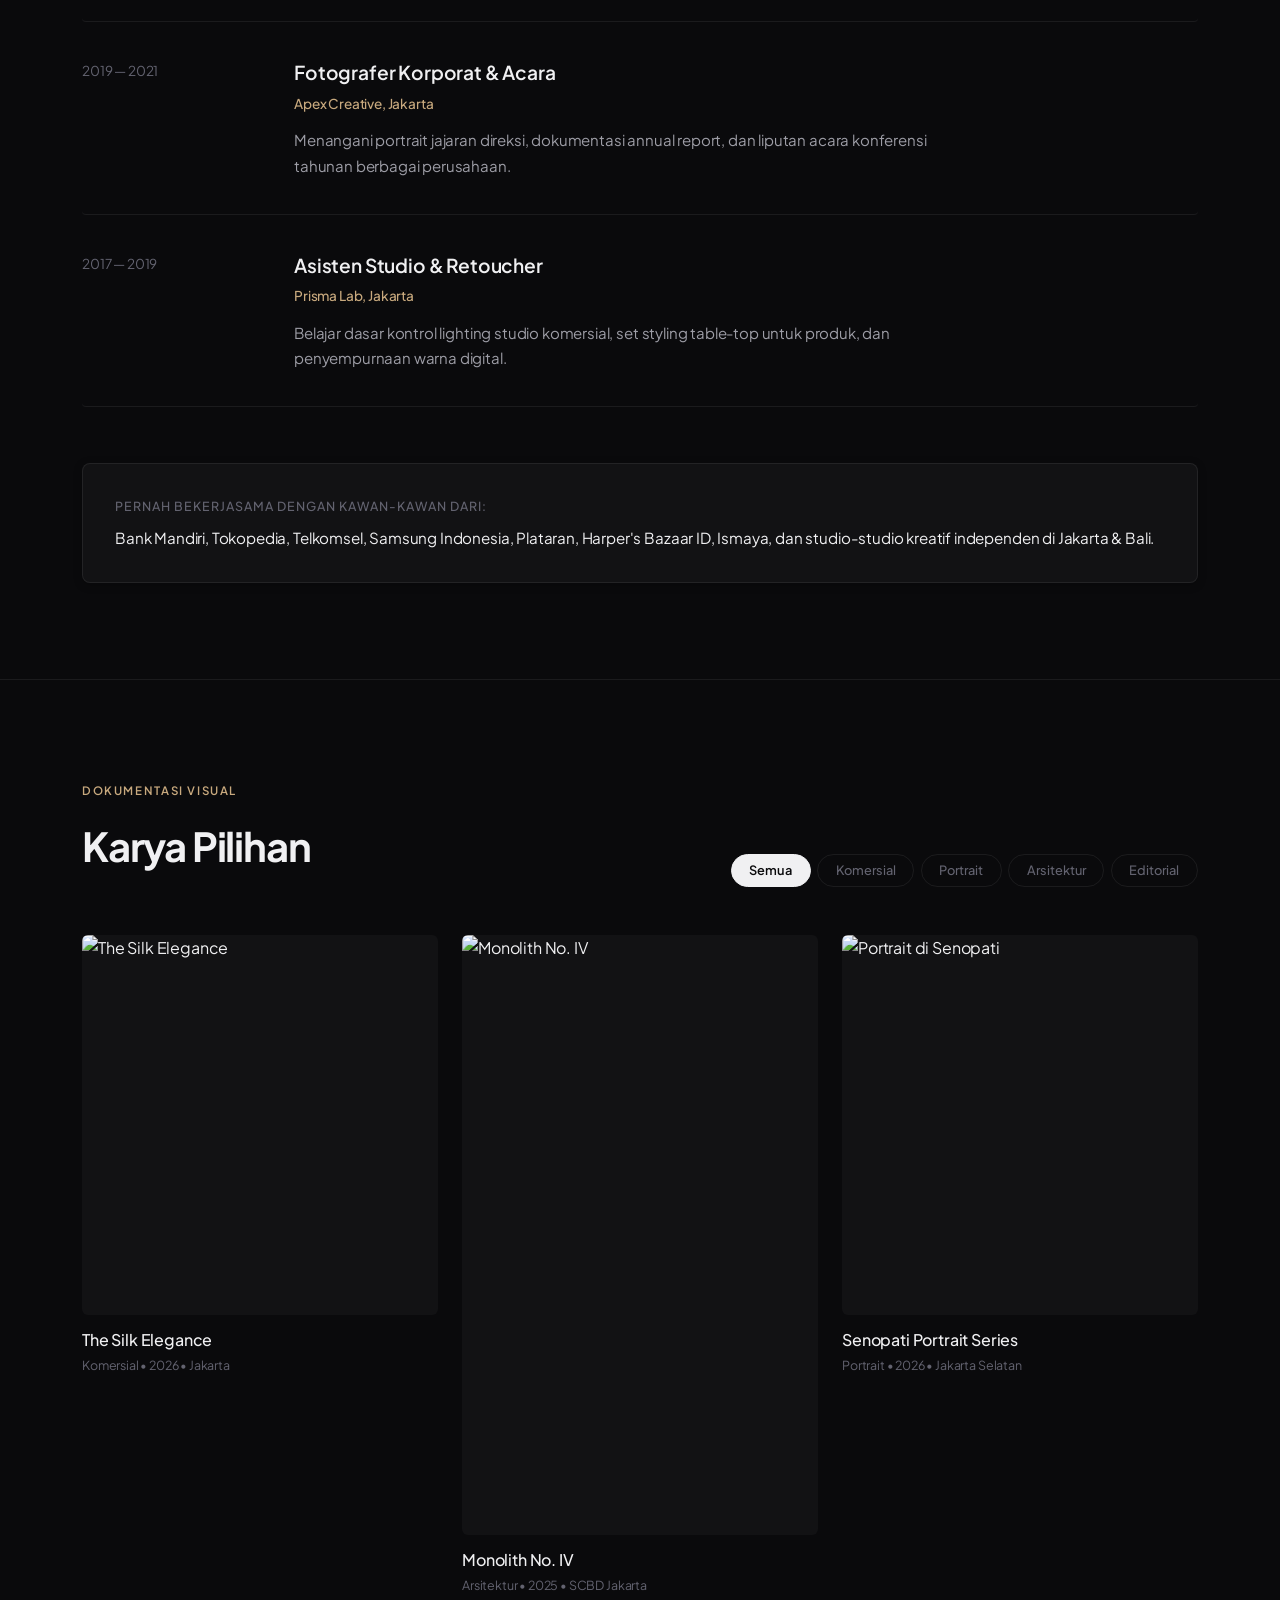
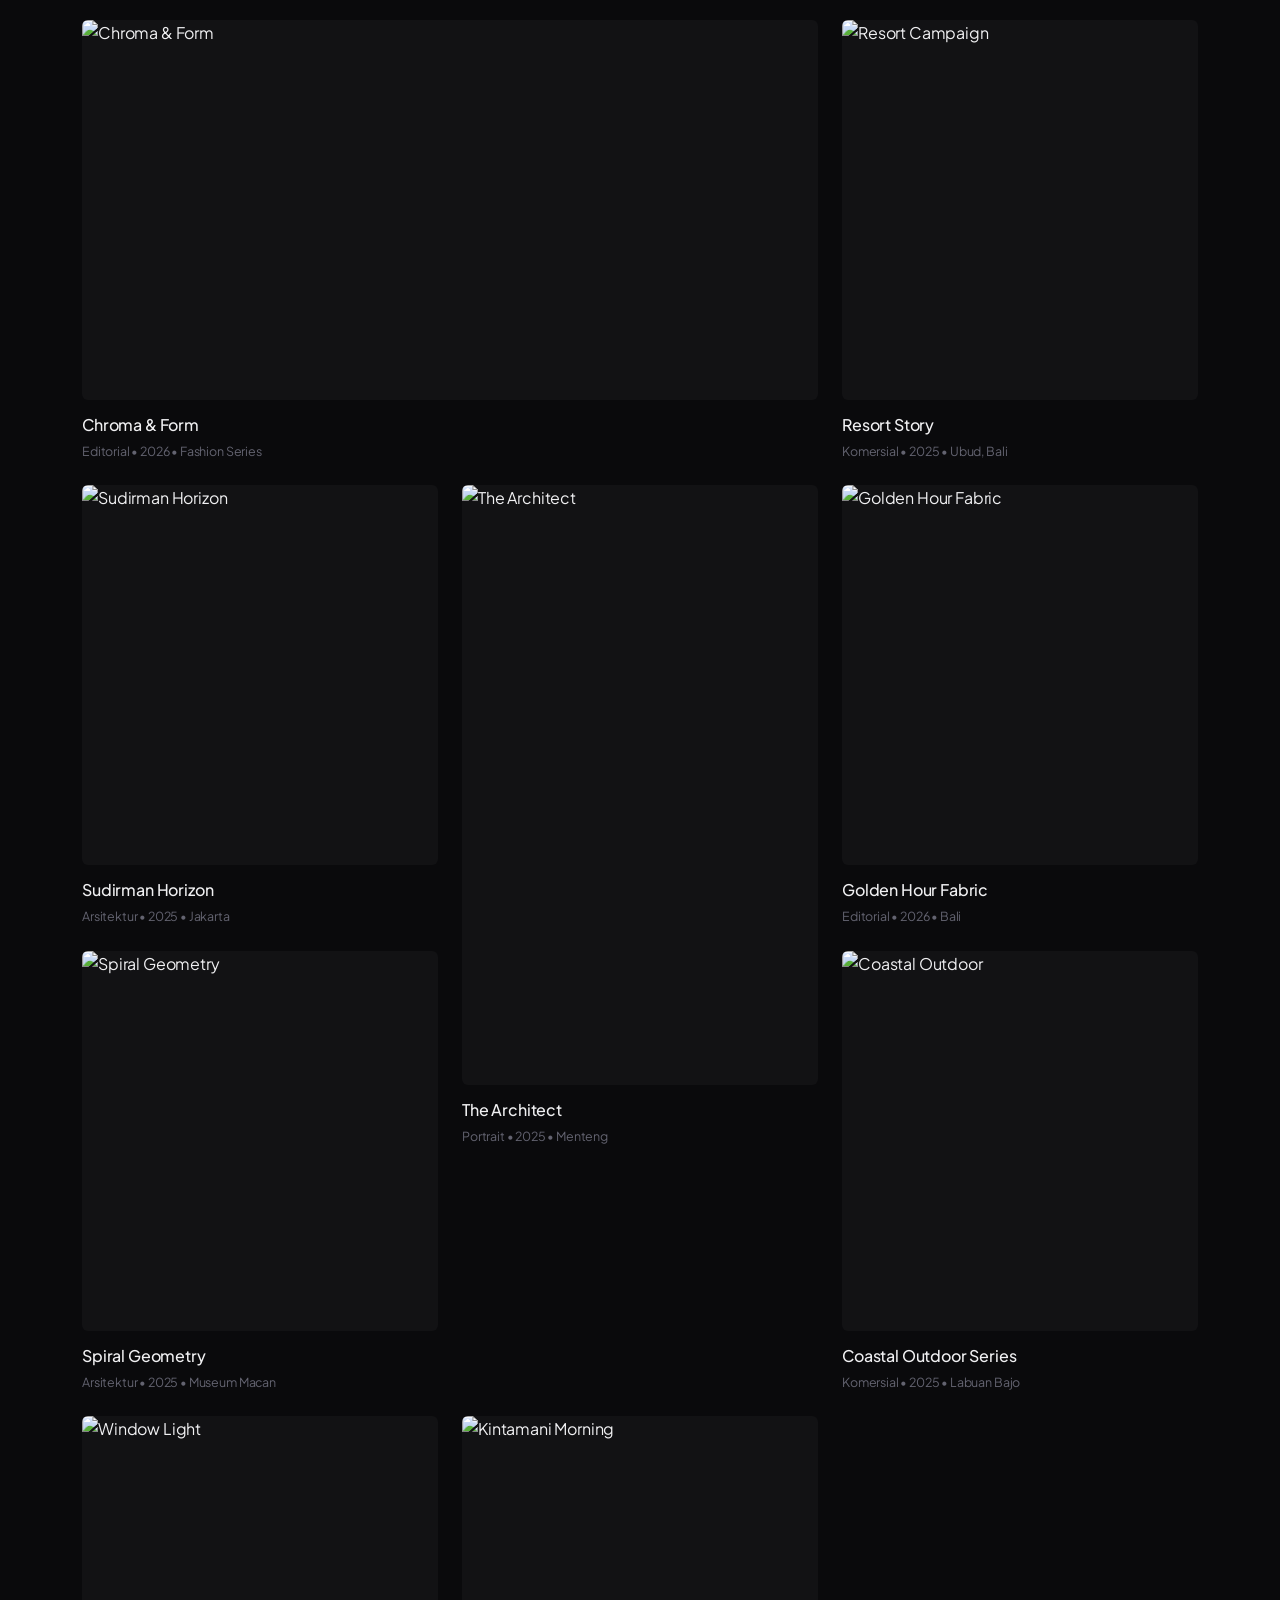
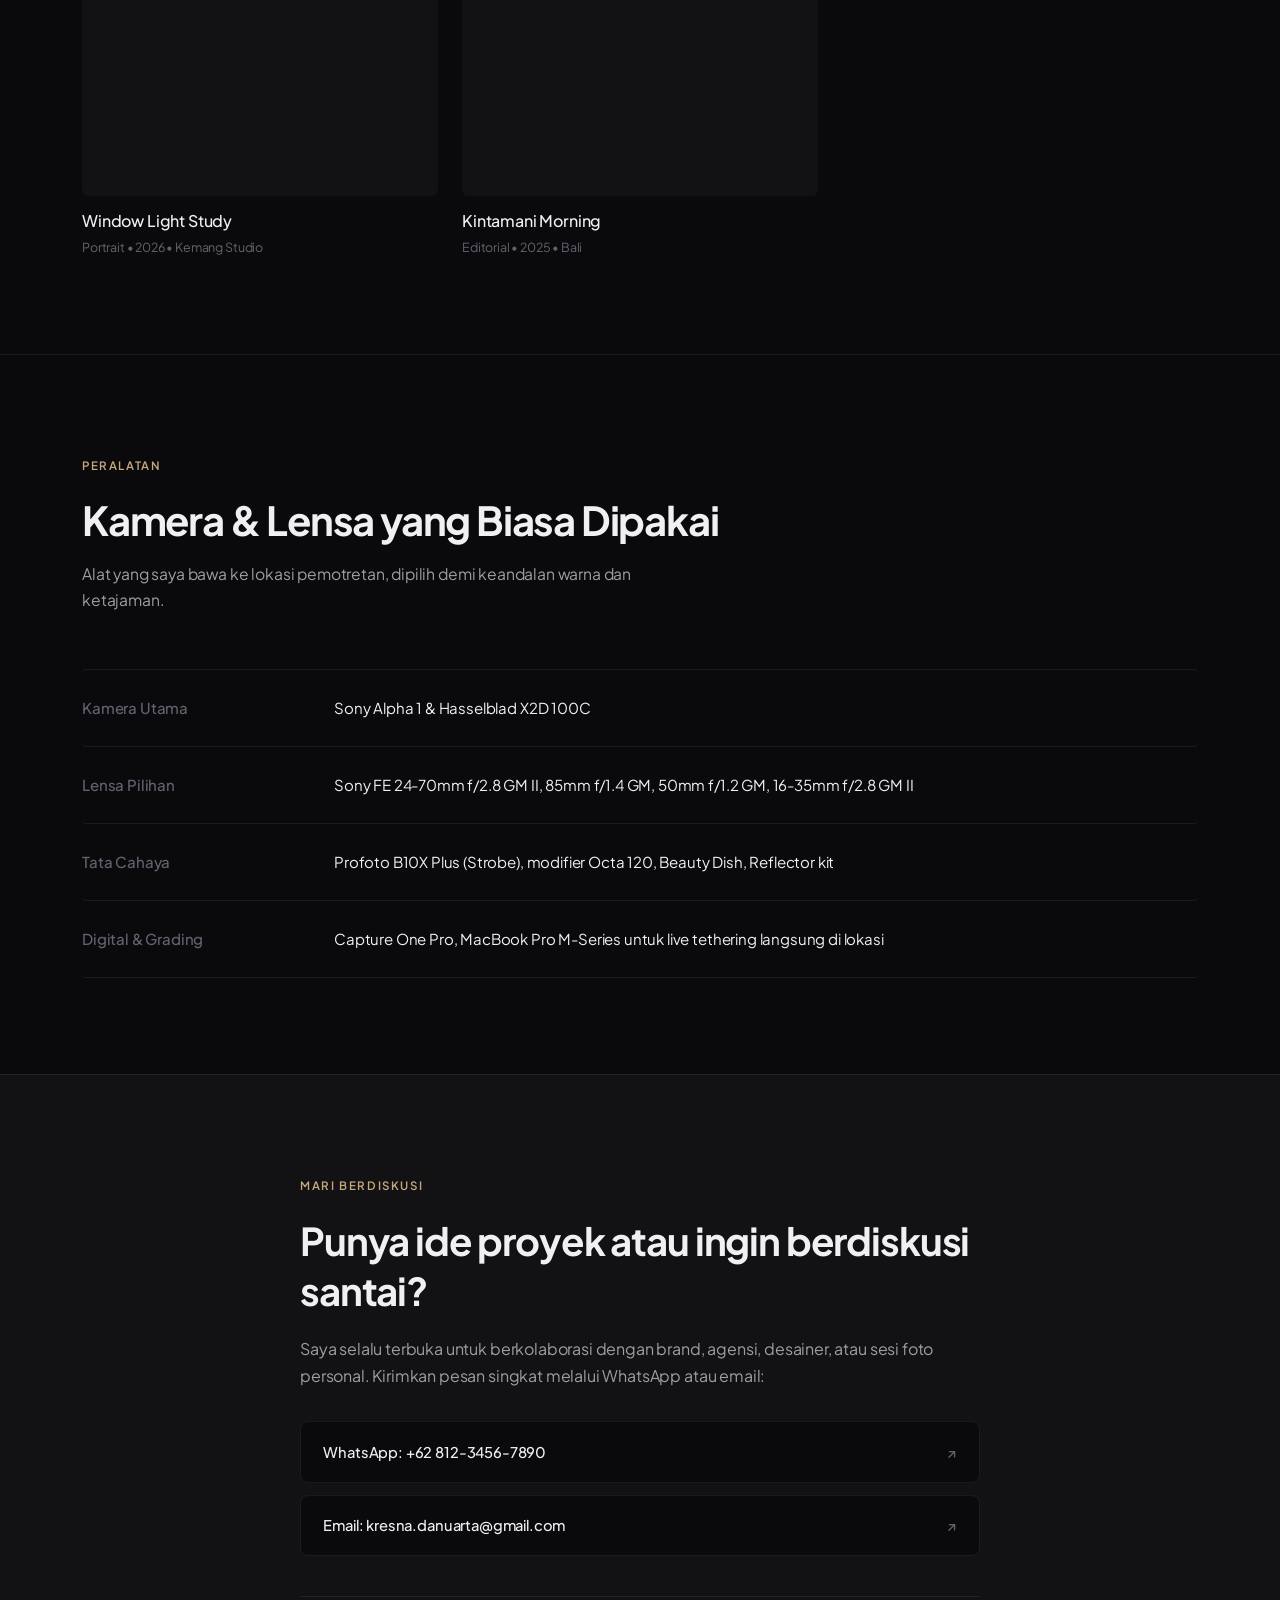
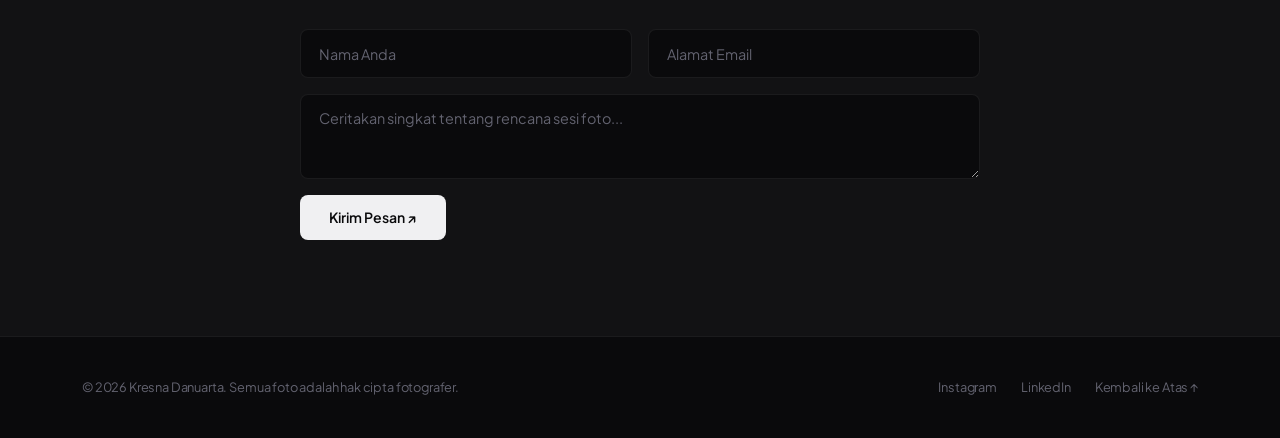
==== commit 266c3290: "next" ====
--- a/portof/index.html
+++ b/portof/index.html
@@ -1,5 +1,5 @@
 <!DOCTYPE html>
-<html lang="id">
+<html lang="id" data-theme="dark">
 <head>
   <meta charset="UTF-8">
   <meta name="viewport" content="width=device-width, initial-scale=1.0">
@@ -7,52 +7,97 @@
   <meta name="description" content="Portofolio fotografi Kresna Danuarta. Berbasis di Jakarta, fokus pada karya komersial, editorial, portrait, dan dokumentasi arsitektur.">
   <meta name="author" content="Kresna Danuarta">
 
-  <!-- Google Fonts: Plus Jakarta Sans (Clean Minimal Sans-Serif) -->
+  <!-- Google Fonts: Plus Jakarta Sans -->
   <link rel="preconnect" href="https://fonts.googleapis.com">
   <link rel="preconnect" href="https://fonts.gstatic.com" crossorigin>
-  <link href="https://fonts.googleapis.com/css2?family=Plus+Jakarta+Sans:wght@300;400;500;600&display=swap" rel="stylesheet">
+  <link href="https://fonts.googleapis.com/css2?family=Plus+Jakarta+Sans:wght@300;400;500;600;700&display=swap" rel="stylesheet">
 
   <link rel="stylesheet" href="style.css">
 </head>
 <body>
 
-  <!-- Navigation -->
-  <header class="header">
+  <!-- Floating Header -->
+  <header class="header" id="header">
     <div class="container header-inner">
       <a href="#about" class="logo">
         <span class="logo-name">Kresna Danuarta</span>
         <span class="logo-desc">Fotografer / Jakarta</span>
       </a>
 
-      <nav class="nav">
-        <a href="#about">Tentang</a>
-        <a href="#experience">Pengalaman</a>
-        <a href="#works">Karya</a>
-        <a href="#gear">Peralatan</a>
-        <a href="#contact" class="nav-contact-link">Kontak</a>
-      </nav>
+      <!-- Floating Pill Nav -->
+      <div class="nav-wrapper">
+        <nav class="nav" id="mainNav">
+          <div class="nav-indicator" id="navIndicator"></div>
+          <a href="#about" class="nav-link active" data-target="about">Tentang</a>
+          <a href="#experience" class="nav-link" data-target="experience">Pengalaman</a>
+          <a href="#works" class="nav-link" data-target="works">Karya</a>
+          <a href="#gear" class="nav-link" data-target="gear">Peralatan</a>
+          <a href="#contact" class="nav-link" data-target="contact">Kontak</a>
+        </nav>
+      </div>
+
+      <!-- Header Actions -->
+      <div class="header-actions">
+        <!-- Theme Toggle -->
+        <button class="theme-toggle" id="themeToggle" aria-label="Ganti tema">
+          <svg class="theme-icon icon-sun" viewBox="0 0 24 24" fill="none" stroke="currentColor" stroke-width="2" stroke-linecap="round" stroke-linejoin="round">
+            <circle cx="12" cy="12" r="5"></circle>
+            <line x1="12" y1="1" x2="12" y2="3"></line>
+            <line x1="12" y1="21" x2="12" y2="23"></line>
+            <line x1="4.22" y1="4.22" x2="5.64" y2="5.64"></line>
+            <line x1="18.36" y1="18.36" x2="19.78" y2="19.78"></line>
+            <line x1="1" y1="12" x2="3" y2="12"></line>
+            <line x1="21" y1="12" x2="23" y2="12"></line>
+            <line x1="4.22" y1="19.78" x2="5.64" y2="18.36"></line>
+            <line x1="18.36" y1="5.64" x2="19.78" y2="4.22"></line>
+          </svg>
+          <svg class="theme-icon icon-moon" viewBox="0 0 24 24" fill="none" stroke="currentColor" stroke-width="2" stroke-linecap="round" stroke-linejoin="round">
+            <path d="M21 12.79A9 9 0 1 1 11.21 3 7 7 0 0 0 21 12.79z"></path>
+          </svg>
+        </button>
+
+        <!-- Mobile Menu -->
+        <button class="mobile-toggle" id="mobileToggle" aria-label="Menu">
+          <span class="bar"></span>
+          <span class="bar"></span>
+        </button>
+      </div>
     </div>
   </header>
 
+  <!-- Mobile Drawer -->
+  <div class="mobile-drawer" id="mobileDrawer">
+    <div class="mobile-drawer-inner">
+      <nav class="mobile-nav">
+        <a href="#about" class="mobile-link">Tentang</a>
+        <a href="#experience" class="mobile-link">Pengalaman</a>
+        <a href="#works" class="mobile-link">Karya</a>
+        <a href="#gear" class="mobile-link">Peralatan</a>
+        <a href="#contact" class="mobile-link">Kontak</a>
+      </nav>
+      <p class="mobile-footer-text">Kresna Danuarta • Jakarta, Indonesia</p>
+    </div>
+  </div>
+
   <main>
-    <!-- 1. DATA DIRI & TENTANG SAYA (HUMAN & PERSONAL) -->
-    <section class="section about-section" id="about">
+    <!-- 1. TENTANG SAYA -->
+    <section class="section about-section reveal" id="about">
       <div class="container">
         <div class="about-grid">
           
-          <div class="about-image-wrap">
+          <div class="about-image-wrap reveal-child">
             <img 
               src="https://images.unsplash.com/photo-1534528741775-53994a69daeb?auto=format&fit=crop&w=900&q=85" 
               alt="Potret Kresna Danuarta"
               class="about-image"
             >
             <div class="location-pill">
-              <span class="dot"></span>
+              <span class="dot-pulse"></span>
               Jakarta & sekitarnya • Tersedia untuk project
             </div>
           </div>
 
-          <div class="about-text-wrap">
+          <div class="about-text-wrap reveal-child" style="--delay: 0.15s">
             <span class="section-label">Tentang Saya</span>
             <h1 class="about-heading">
               Merekam manusia, ruang, dan cerita dengan cahaya alami dan pendekatan yang tenang.
@@ -70,7 +115,7 @@
               </p>
             </div>
 
-            <!-- Kontak Langsung Ringkas -->
+            <!-- Quick Contact -->
             <div class="quick-contact-strip">
               <div class="contact-entry">
                 <span class="entry-label">WhatsApp</span>
@@ -97,8 +142,8 @@
       </div>
     </section>
 
-    <!-- 2. PENGALAMAN & REKAM JEJAK (HUMAN & REALISTIC) -->
-    <section class="section experience-section" id="experience">
+    <!-- 2. PENGALAMAN -->
+    <section class="section experience-section reveal" id="experience">
       <div class="container">
         <div class="section-head">
           <span class="section-label">Pengalaman & Rekam Jejak</span>
@@ -110,7 +155,7 @@
 
         <div class="experience-list">
           
-          <div class="experience-row">
+          <div class="experience-row reveal-child">
             <div class="exp-year">2023 — Sekarang</div>
             <div class="exp-content">
               <h3 class="exp-title">Fotografer Independen</h3>
@@ -121,7 +166,7 @@
             </div>
           </div>
 
-          <div class="experience-row">
+          <div class="experience-row reveal-child" style="--delay: 0.08s">
             <div class="exp-year">2021 — 2023</div>
             <div class="exp-content">
               <h3 class="exp-title">Fotografer Editorial & Mode</h3>
@@ -132,7 +177,7 @@
             </div>
           </div>
 
-          <div class="experience-row">
+          <div class="experience-row reveal-child" style="--delay: 0.16s">
             <div class="exp-year">2019 — 2021</div>
             <div class="exp-content">
               <h3 class="exp-title">Fotografer Korporat & Acara</h3>
@@ -143,7 +188,7 @@
             </div>
           </div>
 
-          <div class="experience-row">
+          <div class="experience-row reveal-child" style="--delay: 0.24s">
             <div class="exp-year">2017 — 2019</div>
             <div class="exp-content">
               <h3 class="exp-title">Asisten Studio & Retoucher</h3>
@@ -156,8 +201,8 @@
 
         </div>
 
-        <!-- Kolaborator & Klien -->
-        <div class="clients-section">
+        <!-- Klien -->
+        <div class="clients-section reveal-child" style="--delay: 0.1s">
           <span class="clients-label">Pernah bekerjasama dengan kawan-kawan dari:</span>
           <p class="clients-list">
             Bank Mandiri, Tokopedia, Telkomsel, Samsung Indonesia, Plataran, Harper's Bazaar ID, Ismaya, dan studio-studio kreatif independen di Jakarta & Bali.
@@ -166,8 +211,8 @@
       </div>
     </section>
 
-    <!-- 3. PORTOFOLIO KARYA FOTO -->
-    <section class="section works-section" id="works">
+    <!-- 3. KARYA FOTO -->
+    <section class="section works-section reveal" id="works">
       <div class="container">
         <div class="works-header">
           <div>
@@ -175,7 +220,7 @@
             <h2 class="section-title">Karya Pilihan</h2>
           </div>
 
-          <!-- Filter Kategori Simpel -->
+          <!-- Filter -->
           <div class="filter-bar" id="filterBar">
             <button class="filter-btn active" data-filter="all">Semua</button>
             <button class="filter-btn" data-filter="commercial">Komersial</button>
@@ -190,11 +235,10 @@
           
           <article class="work-item" data-category="commercial" data-id="1">
             <div class="work-img-box">
-              <img 
-                src="https://images.unsplash.com/photo-1509631179647-0177331693ae?auto=format&fit=crop&w=1200&q=85" 
-                alt="The Silk Elegance" 
-                loading="lazy"
-              >
+              <img src="https://images.unsplash.com/photo-1509631179647-0177331693ae?auto=format&fit=crop&w=1200&q=85" alt="The Silk Elegance" loading="lazy">
+              <div class="work-overlay">
+                <span class="overlay-label">Lihat</span>
+              </div>
             </div>
             <div class="work-caption">
               <div class="work-title">The Silk Elegance</div>
@@ -204,11 +248,10 @@
 
           <article class="work-item work-tall" data-category="architecture" data-id="2">
             <div class="work-img-box">
-              <img 
-                src="https://images.unsplash.com/photo-1513694203232-719a280e022f?auto=format&fit=crop&w=1200&q=85" 
-                alt="Monolith No. IV" 
-                loading="lazy"
-              >
+              <img src="https://images.unsplash.com/photo-1513694203232-719a280e022f?auto=format&fit=crop&w=1200&q=85" alt="Monolith No. IV" loading="lazy">
+              <div class="work-overlay">
+                <span class="overlay-label">Lihat</span>
+              </div>
             </div>
             <div class="work-caption">
               <div class="work-title">Monolith No. IV</div>
@@ -218,11 +261,10 @@
 
           <article class="work-item" data-category="portrait" data-id="3">
             <div class="work-img-box">
-              <img 
-                src="https://images.unsplash.com/photo-1534528741775-53994a69daeb?auto=format&fit=crop&w=1200&q=85" 
-                alt="Portrait di Senopati" 
-                loading="lazy"
-              >
+              <img src="https://images.unsplash.com/photo-1534528741775-53994a69daeb?auto=format&fit=crop&w=1200&q=85" alt="Portrait di Senopati" loading="lazy">
+              <div class="work-overlay">
+                <span class="overlay-label">Lihat</span>
+              </div>
             </div>
             <div class="work-caption">
               <div class="work-title">Senopati Portrait Series</div>
@@ -232,11 +274,10 @@
 
           <article class="work-item work-wide" data-category="editorial" data-id="4">
             <div class="work-img-box">
-              <img 
-                src="https://images.unsplash.com/photo-1515886657613-9f3515b0c78f?auto=format&fit=crop&w=1200&q=85" 
-                alt="Chroma & Form" 
-                loading="lazy"
-              >
+              <img src="https://images.unsplash.com/photo-1515886657613-9f3515b0c78f?auto=format&fit=crop&w=1200&q=85" alt="Chroma & Form" loading="lazy">
+              <div class="work-overlay">
+                <span class="overlay-label">Lihat</span>
+              </div>
             </div>
             <div class="work-caption">
               <div class="work-title">Chroma & Form</div>
@@ -246,11 +287,10 @@
 
           <article class="work-item" data-category="commercial" data-id="5">
             <div class="work-img-box">
-              <img 
-                src="https://images.unsplash.com/photo-1506744038136-46273834b3fb?auto=format&fit=crop&w=1200&q=85" 
-                alt="Resort Campaign" 
-                loading="lazy"
-              >
+              <img src="https://images.unsplash.com/photo-1506744038136-46273834b3fb?auto=format&fit=crop&w=1200&q=85" alt="Resort Campaign" loading="lazy">
+              <div class="work-overlay">
+                <span class="overlay-label">Lihat</span>
+              </div>
             </div>
             <div class="work-caption">
               <div class="work-title">Resort Story</div>
@@ -260,11 +300,10 @@
 
           <article class="work-item" data-category="architecture" data-id="6">
             <div class="work-img-box">
-              <img 
-                src="https://images.unsplash.com/photo-1486406146926-c627a92ad1ab?auto=format&fit=crop&w=1200&q=85" 
-                alt="Sudirman Horizon" 
-                loading="lazy"
-              >
+              <img src="https://images.unsplash.com/photo-1486406146926-c627a92ad1ab?auto=format&fit=crop&w=1200&q=85" alt="Sudirman Horizon" loading="lazy">
+              <div class="work-overlay">
+                <span class="overlay-label">Lihat</span>
+              </div>
             </div>
             <div class="work-caption">
               <div class="work-title">Sudirman Horizon</div>
@@ -274,11 +313,10 @@
 
           <article class="work-item work-tall" data-category="portrait" data-id="7">
             <div class="work-img-box">
-              <img 
-                src="https://images.unsplash.com/photo-1500648767791-00dcc994a43e?auto=format&fit=crop&w=1200&q=85" 
-                alt="The Architect" 
-                loading="lazy"
-              >
+              <img src="https://images.unsplash.com/photo-1500648767791-00dcc994a43e?auto=format&fit=crop&w=1200&q=85" alt="The Architect" loading="lazy">
+              <div class="work-overlay">
+                <span class="overlay-label">Lihat</span>
+              </div>
             </div>
             <div class="work-caption">
               <div class="work-title">The Architect</div>
@@ -288,11 +326,10 @@
 
           <article class="work-item" data-category="editorial" data-id="8">
             <div class="work-img-box">
-              <img 
-                src="https://images.unsplash.com/photo-1490481651871-ab68de25d43d?auto=format&fit=crop&w=1200&q=85" 
-                alt="Golden Hour Fabric" 
-                loading="lazy"
-              >
+              <img src="https://images.unsplash.com/photo-1490481651871-ab68de25d43d?auto=format&fit=crop&w=1200&q=85" alt="Golden Hour Fabric" loading="lazy">
+              <div class="work-overlay">
+                <span class="overlay-label">Lihat</span>
+              </div>
             </div>
             <div class="work-caption">
               <div class="work-title">Golden Hour Fabric</div>
@@ -302,11 +339,10 @@
 
           <article class="work-item" data-category="architecture" data-id="9">
             <div class="work-img-box">
-              <img 
-                src="https://images.unsplash.com/photo-1487958449943-2429e8be8625?auto=format&fit=crop&w=1200&q=85" 
-                alt="Spiral Geometry" 
-                loading="lazy"
-              >
+              <img src="https://images.unsplash.com/photo-1487958449943-2429e8be8625?auto=format&fit=crop&w=1200&q=85" alt="Spiral Geometry" loading="lazy">
+              <div class="work-overlay">
+                <span class="overlay-label">Lihat</span>
+              </div>
             </div>
             <div class="work-caption">
               <div class="work-title">Spiral Geometry</div>
@@ -316,11 +352,10 @@
 
           <article class="work-item" data-category="commercial" data-id="10">
             <div class="work-img-box">
-              <img 
-                src="https://images.unsplash.com/photo-1507525428034-b723cf961d3e?auto=format&fit=crop&w=1200&q=85" 
-                alt="Coastal Outdoor" 
-                loading="lazy"
-              >
+              <img src="https://images.unsplash.com/photo-1507525428034-b723cf961d3e?auto=format&fit=crop&w=1200&q=85" alt="Coastal Outdoor" loading="lazy">
+              <div class="work-overlay">
+                <span class="overlay-label">Lihat</span>
+              </div>
             </div>
             <div class="work-caption">
               <div class="work-title">Coastal Outdoor Series</div>
@@ -330,11 +365,10 @@
 
           <article class="work-item" data-category="portrait" data-id="11">
             <div class="work-img-box">
-              <img 
-                src="https://images.unsplash.com/photo-1544005313-94ddf0286df2?auto=format&fit=crop&w=1200&q=85" 
-                alt="Window Light" 
-                loading="lazy"
-              >
+              <img src="https://images.unsplash.com/photo-1544005313-94ddf0286df2?auto=format&fit=crop&w=1200&q=85" alt="Window Light" loading="lazy">
+              <div class="work-overlay">
+                <span class="overlay-label">Lihat</span>
+              </div>
             </div>
             <div class="work-caption">
               <div class="work-title">Window Light Study</div>
@@ -344,11 +378,10 @@
 
           <article class="work-item" data-category="editorial" data-id="12">
             <div class="work-img-box">
-              <img 
-                src="https://images.unsplash.com/photo-1470071459604-3b5ec3a7fe05?auto=format&fit=crop&w=1200&q=85" 
-                alt="Kintamani Morning" 
-                loading="lazy"
-              >
+              <img src="https://images.unsplash.com/photo-1470071459604-3b5ec3a7fe05?auto=format&fit=crop&w=1200&q=85" alt="Kintamani Morning" loading="lazy">
+              <div class="work-overlay">
+                <span class="overlay-label">Lihat</span>
+              </div>
             </div>
             <div class="work-caption">
               <div class="work-title">Kintamani Morning</div>
@@ -360,8 +393,8 @@
       </div>
     </section>
 
-    <!-- 4. PERALATAN (SEDERHANA & NYATA) -->
-    <section class="section gear-section" id="gear">
+    <!-- 4. PERALATAN -->
+    <section class="section gear-section reveal" id="gear">
       <div class="container">
         <div class="section-head">
           <span class="section-label">Peralatan</span>
@@ -372,19 +405,19 @@
         </div>
 
         <div class="gear-list">
-          <div class="gear-row">
+          <div class="gear-row reveal-child">
             <div class="gear-cat">Kamera Utama</div>
             <div class="gear-items">Sony Alpha 1 & Hasselblad X2D 100C</div>
           </div>
-          <div class="gear-row">
+          <div class="gear-row reveal-child" style="--delay: 0.06s">
             <div class="gear-cat">Lensa Pilihan</div>
             <div class="gear-items">Sony FE 24-70mm f/2.8 GM II, 85mm f/1.4 GM, 50mm f/1.2 GM, 16-35mm f/2.8 GM II</div>
           </div>
-          <div class="gear-row">
+          <div class="gear-row reveal-child" style="--delay: 0.12s">
             <div class="gear-cat">Tata Cahaya</div>
             <div class="gear-items">Profoto B10X Plus (Strobe), modifier Octa 120, Beauty Dish, Reflector kit</div>
           </div>
-          <div class="gear-row">
+          <div class="gear-row reveal-child" style="--delay: 0.18s">
             <div class="gear-cat">Digital & Grading</div>
             <div class="gear-items">Capture One Pro, MacBook Pro M-Series untuk live tethering langsung di lokasi</div>
           </div>
@@ -392,8 +425,8 @@
       </div>
     </section>
 
-    <!-- 5. KONTAK (SEDERHANA, JELAS, TANPA EMBEL-EMBEL) -->
-    <section class="section contact-section" id="contact">
+    <!-- 5. KONTAK -->
+    <section class="section contact-section reveal" id="contact">
       <div class="container">
         <div class="contact-box">
           <span class="section-label">Mari Berdiskusi</span>
@@ -413,7 +446,7 @@
             </a>
           </div>
 
-          <!-- Form Sederhana -->
+          <!-- Form -->
           <div class="form-wrapper">
             <form id="contactForm" class="simple-form" novalidate>
               <div class="input-row">
@@ -429,7 +462,7 @@
     </section>
   </main>
 
-  <!-- LIGHTBOX SEDERHANA -->
+  <!-- LIGHTBOX -->
   <div class="lightbox" id="lightbox" aria-hidden="true">
     <div class="lightbox-overlay" id="lightboxOverlay"></div>
     <div class="lightbox-content">
@@ -442,7 +475,7 @@
     </div>
   </div>
 
-  <!-- TOAST SEDERHANA -->
+  <!-- TOAST -->
   <div class="toast" id="toast">Pesan berhasil dikirim.</div>
 
   <!-- FOOTER -->
--- a/portof/style.css
+++ b/portof/style.css
@@ -1,24 +1,69 @@
 /* ==========================================================================
-   KRESNA DANUARTA — HUMAN & MINIMALIST PORTFOLIO
-   Design: Clean, Quiet, Editorial, Generous Whitespace
-   Typography: Plus Jakarta Sans (Light, Regular, Medium, Semi-Bold)
+   KRESNA DANUARTA — PHOTOGRAPHER PORTFOLIO
+   Clean editorial aesthetic with subtle animations
+   Dark / Light theme • Floating dock nav • Scroll reveals
    ========================================================================== */
 
+/* --- Design Tokens --- */
+:root,
+[data-theme="dark"] {
+  --bg: #0a0a0c;
+  --bg-surface: #121214;
+  --bg-subtle: #1a1a1f;
+  --bg-elevated: #202026;
+
+  --header-bg: rgba(10, 10, 12, 0.8);
+  --dock-bg: rgba(20, 20, 24, 0.65);
+  --indicator-bg: rgba(255, 255, 255, 0.1);
+
+  --border: rgba(255, 255, 255, 0.07);
+  --border-hover: rgba(255, 255, 255, 0.18);
+
+  --text-main: #f0f0f2;
+  --text-body: #9d9da6;
+  --text-muted: #636370;
+
+  --accent: #c8a97e;
+  --accent-glow: rgba(200, 169, 126, 0.15);
+
+  --shadow-sm: 0 2px 8px rgba(0, 0, 0, 0.25);
+  --shadow-md: 0 8px 30px rgba(0, 0, 0, 0.4);
+  --shadow-lg: 0 20px 60px rgba(0, 0, 0, 0.5);
+}
+
+[data-theme="light"] {
+  --bg: #f8f8fa;
+  --bg-surface: #ffffff;
+  --bg-subtle: #f0f0f3;
+  --bg-elevated: #e8e8ec;
+
+  --header-bg: rgba(248, 248, 250, 0.85);
+  --dock-bg: rgba(235, 235, 240, 0.7);
+  --indicator-bg: #ffffff;
+
+  --border: rgba(0, 0, 0, 0.07);
+  --border-hover: rgba(0, 0, 0, 0.18);
+
+  --text-main: #111115;
+  --text-body: #55555e;
+  --text-muted: #8a8a95;
+
+  --accent: #8b6f47;
+  --accent-glow: rgba(139, 111, 71, 0.1);
+
+  --shadow-sm: 0 2px 8px rgba(0, 0, 0, 0.06);
+  --shadow-md: 0 8px 30px rgba(0, 0, 0, 0.08);
+  --shadow-lg: 0 20px 60px rgba(0, 0, 0, 0.1);
+}
+
 :root {
-  --bg: #0c0c0e;
-  --bg-surface: #141416;
-  --bg-subtle: #1a1a1e;
-  --border: rgba(255, 255, 255, 0.08);
-  --border-hover: rgba(255, 255, 255, 0.2);
-
-  --text-main: #f4f4f5;
-  --text-body: #a1a1aa;
-  --text-muted: #71717a;
-
   --font-sans: 'Plus Jakarta Sans', -apple-system, BlinkMacSystemFont, 'Segoe UI', Roboto, sans-serif;
-  --max-w: 1160px;
-}
-
+  --max-w: 1180px;
+  --ease-out: cubic-bezier(0.16, 1, 0.3, 1);
+  --ease-spring: cubic-bezier(0.2, 0.8, 0.2, 1);
+}
+
+/* --- Global Reset --- */
 *, *::before, *::after {
   box-sizing: border-box;
   margin: 0;
@@ -31,6 +76,7 @@
   background-color: var(--bg);
   color: var(--text-main);
   -webkit-font-smoothing: antialiased;
+  -moz-osx-font-smoothing: grayscale;
 }
 
 body {
@@ -40,6 +86,7 @@
   line-height: 1.65;
   letter-spacing: -0.01em;
   overflow-x: hidden;
+  transition: background-color 0.4s var(--ease-out), color 0.4s var(--ease-out);
 }
 
 .container {
@@ -52,7 +99,7 @@
 a {
   color: inherit;
   text-decoration: none;
-  transition: color 0.2s ease, opacity 0.2s ease;
+  transition: color 0.2s ease;
 }
 
 img {
@@ -61,16 +108,27 @@
   display: block;
 }
 
-/* --- Navigation Header --- */
+/* ==========================================================================
+   FLOATING NAVIGATION
+   ========================================================================== */
 .header {
   position: sticky;
   top: 0;
-  background: rgba(12, 12, 14, 0.9);
-  backdrop-filter: blur(16px);
-  -webkit-backdrop-filter: blur(16px);
+  background: var(--header-bg);
+  backdrop-filter: blur(24px) saturate(1.2);
+  -webkit-backdrop-filter: blur(24px) saturate(1.2);
   border-bottom: 1px solid var(--border);
   z-index: 100;
-  padding: 1.25rem 0;
+  padding: 0.9rem 0;
+  transition: background-color 0.4s var(--ease-out),
+              border-color 0.4s var(--ease-out),
+              padding 0.3s ease,
+              box-shadow 0.3s ease;
+}
+
+.header.scrolled {
+  padding: 0.65rem 0;
+  box-shadow: var(--shadow-sm);
 }
 
 .header-inner {
@@ -79,76 +137,295 @@
   align-items: center;
 }
 
+/* Logo */
 .logo {
   display: flex;
   flex-direction: column;
+  gap: 0.1rem;
 }
 
 .logo-name {
-  font-size: 0.98rem;
+  font-size: 1rem;
+  font-weight: 700;
+  color: var(--text-main);
+  letter-spacing: -0.02em;
+  transition: color 0.3s ease;
+}
+
+.logo-desc {
+  font-size: 0.72rem;
+  color: var(--text-muted);
+  font-weight: 400;
+  transition: color 0.3s ease;
+}
+
+/* Floating Pill Dock Nav */
+.nav-wrapper {
+  position: relative;
+}
+
+.nav {
+  position: relative;
+  display: flex;
+  align-items: center;
+  gap: 0.2rem;
+  background: var(--dock-bg);
+  padding: 0.3rem;
+  border-radius: 40px;
+  border: 1px solid var(--border);
+  backdrop-filter: blur(14px);
+  -webkit-backdrop-filter: blur(14px);
+  box-shadow: var(--shadow-sm);
+  transition: background-color 0.4s var(--ease-out),
+              border-color 0.4s var(--ease-out);
+}
+
+/* Sliding pill indicator */
+.nav-indicator {
+  position: absolute;
+  top: 4px;
+  left: 4px;
+  height: calc(100% - 8px);
+  width: 0;
+  background: var(--indicator-bg);
+  border-radius: 30px;
+  box-shadow: 0 1px 6px rgba(0, 0, 0, 0.08);
+  transition: transform 0.35s var(--ease-spring),
+              width 0.35s var(--ease-spring),
+              opacity 0.2s ease;
+  pointer-events: none;
+  z-index: 1;
+}
+
+.nav-link {
+  position: relative;
+  z-index: 2;
+  font-size: 0.82rem;
+  font-weight: 500;
+  color: var(--text-body);
+  padding: 0.42rem 1rem;
+  border-radius: 30px;
+  transition: color 0.25s ease;
+  white-space: nowrap;
+}
+
+.nav-link:hover {
+  color: var(--text-main);
+}
+
+.nav-link.active {
+  color: var(--text-main);
   font-weight: 600;
-  color: var(--text-main);
-}
-
-.logo-desc {
-  font-size: 0.75rem;
+}
+
+/* Header Actions */
+.header-actions {
+  display: flex;
+  align-items: center;
+  gap: 0.75rem;
+}
+
+/* Theme Toggle */
+.theme-toggle {
+  position: relative;
+  width: 40px;
+  height: 40px;
+  display: flex;
+  align-items: center;
+  justify-content: center;
+  background: var(--bg-surface);
+  border: 1px solid var(--border);
+  border-radius: 50%;
+  cursor: pointer;
+  transition: all 0.25s ease;
+  outline: none;
+}
+
+.theme-toggle:hover {
+  border-color: var(--border-hover);
+  background: var(--bg-subtle);
+  transform: scale(1.08);
+}
+
+.theme-icon {
+  width: 18px;
+  height: 18px;
+  stroke: var(--text-main);
+  position: absolute;
+  transition: transform 0.5s var(--ease-spring), opacity 0.3s ease;
+}
+
+[data-theme="dark"] .icon-sun {
+  opacity: 0;
+  transform: scale(0.5) rotate(-90deg);
+}
+[data-theme="dark"] .icon-moon {
+  opacity: 1;
+  transform: scale(1) rotate(0deg);
+}
+[data-theme="light"] .icon-sun {
+  opacity: 1;
+  transform: scale(1) rotate(0deg);
+}
+[data-theme="light"] .icon-moon {
+  opacity: 0;
+  transform: scale(0.5) rotate(90deg);
+}
+
+/* Mobile Toggle */
+.mobile-toggle {
+  display: none;
+  background: var(--bg-surface);
+  border: 1px solid var(--border);
+  border-radius: 10px;
+  padding: 0.55rem;
+  cursor: pointer;
+  flex-direction: column;
+  gap: 5px;
+  outline: none;
+  transition: all 0.25s ease;
+}
+
+.mobile-toggle:hover {
+  border-color: var(--border-hover);
+}
+
+.mobile-toggle .bar {
+  display: block;
+  width: 18px;
+  height: 2px;
+  background: var(--text-main);
+  border-radius: 2px;
+  transition: transform 0.3s var(--ease-spring), opacity 0.2s ease;
+  transform-origin: center;
+}
+
+.mobile-toggle.open .bar:nth-child(1) {
+  transform: translateY(3.5px) rotate(45deg);
+}
+.mobile-toggle.open .bar:nth-child(2) {
+  transform: translateY(-3.5px) rotate(-45deg);
+}
+
+/* Mobile Drawer */
+.mobile-drawer {
+  position: fixed;
+  top: 0;
+  left: 0;
+  width: 100vw;
+  height: 100vh;
+  background: var(--header-bg);
+  backdrop-filter: blur(30px) saturate(1.4);
+  -webkit-backdrop-filter: blur(30px) saturate(1.4);
+  z-index: 95;
+  display: flex;
+  align-items: center;
+  justify-content: center;
+  opacity: 0;
+  visibility: hidden;
+  transition: opacity 0.35s ease, visibility 0.35s ease;
+}
+
+.mobile-drawer.open {
+  opacity: 1;
+  visibility: visible;
+}
+
+.mobile-drawer-inner {
+  text-align: center;
+  padding: 2rem;
+}
+
+.mobile-nav {
+  display: flex;
+  flex-direction: column;
+  gap: 1.8rem;
+  margin-bottom: 3rem;
+}
+
+.mobile-link {
+  font-size: 1.6rem;
+  font-weight: 600;
+  color: var(--text-main);
+  transition: opacity 0.2s ease;
+}
+
+.mobile-link:hover {
+  opacity: 0.6;
+}
+
+.mobile-footer-text {
+  font-size: 0.82rem;
   color: var(--text-muted);
 }
 
-.nav {
-  display: flex;
-  gap: 1.8rem;
-}
-
-.nav a {
-  font-size: 0.85rem;
-  color: var(--text-body);
-  font-weight: 400;
-}
-
-.nav a:hover {
-  color: var(--text-main);
-}
-
-.nav a.nav-contact-link {
-  color: var(--text-main);
-  font-weight: 500;
-}
-
-/* --- Section Shared Style --- */
+/* ==========================================================================
+   SCROLL REVEAL ANIMATIONS
+   ========================================================================== */
+.reveal {
+  opacity: 0;
+  transform: translateY(40px);
+  transition: opacity 0.8s var(--ease-out), transform 0.8s var(--ease-out);
+}
+
+.reveal.visible {
+  opacity: 1;
+  transform: translateY(0);
+}
+
+.reveal-child {
+  opacity: 0;
+  transform: translateY(24px);
+  transition: opacity 0.6s var(--ease-out) var(--delay, 0s),
+              transform 0.6s var(--ease-out) var(--delay, 0s);
+}
+
+.reveal.visible .reveal-child {
+  opacity: 1;
+  transform: translateY(0);
+}
+
+/* ==========================================================================
+   SECTION SHARED STYLES
+   ========================================================================== */
 .section {
-  padding: 6.5rem 0;
+  padding: 6rem 0;
 }
 
 .section-label {
-  display: block;
-  font-size: 0.75rem;
+  display: inline-block;
+  font-size: 0.72rem;
   text-transform: uppercase;
-  letter-spacing: 0.12em;
-  color: var(--text-muted);
-  margin-bottom: 0.75rem;
-  font-weight: 500;
+  letter-spacing: 0.14em;
+  color: var(--accent);
+  margin-bottom: 0.8rem;
+  font-weight: 600;
+  transition: color 0.3s ease;
 }
 
 .section-title {
   font-size: clamp(1.8rem, 3.2vw, 2.5rem);
-  font-weight: 600;
+  font-weight: 700;
   letter-spacing: -0.03em;
   color: var(--text-main);
   margin-bottom: 0.5rem;
+  transition: color 0.3s ease;
 }
 
 .section-subtitle {
   font-size: 0.98rem;
   color: var(--text-body);
   max-width: 580px;
+  transition: color 0.3s ease;
 }
 
 .section-head {
   margin-bottom: 3.5rem;
 }
 
-/* --- 1. About / Data Diri Section --- */
+/* ==========================================================================
+   1. ABOUT / DATA DIRI
+   ========================================================================== */
 .about-section {
   padding-top: 5rem;
   padding-bottom: 6rem;
@@ -156,7 +433,7 @@
 
 .about-grid {
   display: grid;
-  grid-template-columns: 360px 1fr;
+  grid-template-columns: 380px 1fr;
   gap: 4.5rem;
   align-items: flex-start;
 }
@@ -167,26 +444,52 @@
 
 .about-image {
   width: 100%;
-  height: 480px;
+  height: 500px;
   object-fit: cover;
-  border-radius: 6px;
-  filter: contrast(1.02);
-}
-
+  border-radius: 8px;
+  filter: contrast(1.02) saturate(1.05);
+  transition: transform 0.6s var(--ease-out);
+}
+
+.about-image-wrap:hover .about-image {
+  transform: scale(1.015);
+}
+
+/* Pulsing availability dot */
 .location-pill {
-  margin-top: 0.85rem;
+  margin-top: 1rem;
   font-size: 0.78rem;
   color: var(--text-muted);
   display: flex;
   align-items: center;
   gap: 0.5rem;
-}
-
-.location-pill .dot {
-  width: 6px;
-  height: 6px;
+  transition: color 0.3s ease;
+}
+
+.dot-pulse {
+  width: 7px;
+  height: 7px;
   border-radius: 50%;
   background: #22c55e;
+  position: relative;
+  flex-shrink: 0;
+}
+
+.dot-pulse::after {
+  content: '';
+  position: absolute;
+  top: -3px;
+  left: -3px;
+  width: 13px;
+  height: 13px;
+  border-radius: 50%;
+  background: rgba(34, 197, 94, 0.3);
+  animation: pulse-ring 2s ease-out infinite;
+}
+
+@keyframes pulse-ring {
+  0% { transform: scale(0.8); opacity: 1; }
+  100% { transform: scale(1.6); opacity: 0; }
 }
 
 .about-text-wrap {
@@ -201,6 +504,7 @@
   letter-spacing: -0.03em;
   color: var(--text-main);
   margin-bottom: 2rem;
+  transition: color 0.3s ease;
 }
 
 .about-paragraphs {
@@ -211,10 +515,11 @@
 }
 
 .about-paragraphs p {
-  font-size: 1.02rem;
+  font-size: 1rem;
   line-height: 1.75;
   color: var(--text-body);
   font-weight: 300;
+  transition: color 0.3s ease;
 }
 
 .quick-contact-strip {
@@ -223,35 +528,44 @@
   gap: 1.5rem;
   padding-top: 2rem;
   border-top: 1px solid var(--border);
+  transition: border-color 0.3s ease;
 }
 
 .contact-entry {
   display: flex;
   flex-direction: column;
-  gap: 0.3rem;
+  gap: 0.35rem;
 }
 
 .entry-label {
-  font-size: 0.72rem;
+  font-size: 0.7rem;
   text-transform: uppercase;
-  letter-spacing: 0.08em;
+  letter-spacing: 0.1em;
   color: var(--text-muted);
+  font-weight: 500;
+  transition: color 0.3s ease;
 }
 
 .entry-val {
-  font-size: 0.92rem;
+  font-size: 0.9rem;
   color: var(--text-main);
   font-weight: 500;
+  transition: color 0.3s ease;
 }
 
 .entry-val.link:hover {
+  color: var(--accent);
   text-decoration: underline;
   text-underline-offset: 3px;
-}
-
-/* --- 2. Experience Section --- */
+  text-decoration-color: var(--accent);
+}
+
+/* ==========================================================================
+   2. EXPERIENCE
+   ========================================================================== */
 .experience-section {
   border-top: 1px solid var(--border);
+  transition: border-color 0.4s ease;
 }
 
 .experience-list {
@@ -266,6 +580,12 @@
   padding: 2.2rem 0;
   border-bottom: 1px solid var(--border);
   gap: 2rem;
+  transition: border-color 0.3s ease, background-color 0.3s ease;
+  border-radius: 4px;
+}
+
+.experience-row:hover {
+  background: var(--accent-glow);
 }
 
 .experience-row:first-child {
@@ -277,6 +597,7 @@
   color: var(--text-muted);
   font-weight: 400;
   padding-top: 0.2rem;
+  transition: color 0.3s ease;
 }
 
 .exp-title {
@@ -284,12 +605,15 @@
   font-weight: 600;
   color: var(--text-main);
   margin-bottom: 0.25rem;
+  transition: color 0.3s ease;
 }
 
 .exp-place {
   font-size: 0.85rem;
-  color: var(--text-muted);
+  color: var(--accent);
   margin-bottom: 0.75rem;
+  font-weight: 500;
+  transition: color 0.3s ease;
 }
 
 .exp-desc {
@@ -297,33 +621,42 @@
   line-height: 1.7;
   color: var(--text-body);
   max-width: 680px;
+  transition: color 0.3s ease;
 }
 
 .clients-section {
   padding: 2rem;
   background: var(--bg-surface);
-  border-radius: 6px;
+  border-radius: 8px;
   border: 1px solid var(--border);
+  box-shadow: var(--shadow-sm);
+  transition: background-color 0.4s ease, border-color 0.4s ease;
 }
 
 .clients-label {
-  font-size: 0.8rem;
+  font-size: 0.78rem;
   text-transform: uppercase;
-  letter-spacing: 0.06em;
+  letter-spacing: 0.08em;
   color: var(--text-muted);
   display: block;
   margin-bottom: 0.5rem;
+  font-weight: 500;
+  transition: color 0.3s ease;
 }
 
 .clients-list {
   font-size: 0.95rem;
   color: var(--text-main);
-  line-height: 1.6;
-}
-
-/* --- 3. Works Section --- */
+  line-height: 1.65;
+  transition: color 0.3s ease;
+}
+
+/* ==========================================================================
+   3. WORKS / GALLERY
+   ========================================================================== */
 .works-section {
   border-top: 1px solid var(--border);
+  transition: border-color 0.4s ease;
 }
 
 .works-header {
@@ -337,7 +670,7 @@
 
 .filter-bar {
   display: flex;
-  gap: 0.5rem;
+  gap: 0.4rem;
   flex-wrap: wrap;
 }
 
@@ -345,34 +678,41 @@
   background: transparent;
   border: 1px solid var(--border);
   color: var(--text-muted);
-  padding: 0.45rem 1rem;
-  border-radius: 4px;
+  padding: 0.45rem 1.1rem;
+  border-radius: 30px;
   font-family: var(--font-sans);
-  font-size: 0.82rem;
+  font-size: 0.8rem;
+  font-weight: 500;
   cursor: pointer;
-  transition: all 0.2s ease;
+  transition: all 0.25s ease;
 }
 
 .filter-btn:hover {
   color: var(--text-main);
   border-color: var(--border-hover);
+  background: var(--bg-subtle);
 }
 
 .filter-btn.active {
   background: var(--text-main);
-  color: #0c0c0e;
+  color: var(--bg);
   border-color: var(--text-main);
-  font-weight: 500;
+  font-weight: 600;
 }
 
 .works-grid {
   display: grid;
   grid-template-columns: repeat(3, 1fr);
-  gap: 2rem;
+  gap: 1.5rem;
 }
 
 .work-item {
   cursor: pointer;
+  transition: transform 0.4s var(--ease-out);
+}
+
+.work-item:hover {
+  transform: translateY(-4px);
 }
 
 .work-item.work-tall {
@@ -389,16 +729,16 @@
 .work-img-box {
   position: relative;
   overflow: hidden;
-  border-radius: 4px;
+  border-radius: 6px;
   background: var(--bg-surface);
-  margin-bottom: 0.85rem;
+  margin-bottom: 0.75rem;
 }
 
 .work-img-box img {
   width: 100%;
   height: 380px;
   object-fit: cover;
-  transition: transform 0.6s cubic-bezier(0.16, 1, 0.3, 1), opacity 0.3s ease;
+  transition: transform 0.7s var(--ease-out), filter 0.5s ease;
 }
 
 .work-tall .work-img-box img {
@@ -406,24 +746,71 @@
 }
 
 .work-item:hover .work-img-box img {
-  transform: scale(1.03);
+  transform: scale(1.05);
+  filter: brightness(0.7);
+}
+
+/* Hover overlay on gallery */
+.work-overlay {
+  position: absolute;
+  top: 0;
+  left: 0;
+  width: 100%;
+  height: 100%;
+  display: flex;
+  align-items: center;
+  justify-content: center;
+  opacity: 0;
+  transition: opacity 0.4s ease;
+  z-index: 2;
+  pointer-events: none;
+}
+
+.work-item:hover .work-overlay {
+  opacity: 1;
+}
+
+.overlay-label {
+  display: inline-flex;
+  align-items: center;
+  gap: 0.4rem;
+  padding: 0.6rem 1.4rem;
+  background: rgba(255, 255, 255, 0.15);
+  backdrop-filter: blur(8px);
+  border: 1px solid rgba(255, 255, 255, 0.25);
+  border-radius: 30px;
+  color: #ffffff;
+  font-size: 0.82rem;
+  font-weight: 600;
+  letter-spacing: 0.04em;
+  transform: translateY(8px);
+  transition: transform 0.4s var(--ease-spring);
+}
+
+.work-item:hover .overlay-label {
+  transform: translateY(0);
 }
 
 .work-title {
   font-size: 1rem;
   font-weight: 500;
   color: var(--text-main);
-  margin-bottom: 0.2rem;
+  margin-bottom: 0.15rem;
+  transition: color 0.3s ease;
 }
 
 .work-meta {
-  font-size: 0.8rem;
+  font-size: 0.78rem;
   color: var(--text-muted);
-}
-
-/* --- 4. Gear Section --- */
+  transition: color 0.3s ease;
+}
+
+/* ==========================================================================
+   4. GEAR
+   ========================================================================== */
 .gear-section {
   border-top: 1px solid var(--border);
+  transition: border-color 0.4s ease;
 }
 
 .gear-list {
@@ -438,6 +825,12 @@
   border-bottom: 1px solid var(--border);
   gap: 2rem;
   font-size: 0.94rem;
+  transition: border-color 0.3s ease, background-color 0.3s ease;
+  border-radius: 4px;
+}
+
+.gear-row:hover {
+  background: var(--accent-glow);
 }
 
 .gear-row:first-child {
@@ -446,17 +839,23 @@
 
 .gear-cat {
   color: var(--text-muted);
+  font-weight: 500;
+  transition: color 0.3s ease;
 }
 
 .gear-items {
   color: var(--text-main);
   line-height: 1.6;
-}
-
-/* --- 5. Contact Section --- */
+  transition: color 0.3s ease;
+}
+
+/* ==========================================================================
+   5. CONTACT
+   ========================================================================== */
 .contact-section {
   border-top: 1px solid var(--border);
   background: var(--bg-surface);
+  transition: background-color 0.4s ease, border-color 0.4s ease;
 }
 
 .contact-box {
@@ -466,11 +865,12 @@
 
 .contact-title {
   font-size: clamp(1.8rem, 3.2vw, 2.4rem);
-  font-weight: 600;
+  font-weight: 700;
   line-height: 1.3;
   letter-spacing: -0.03em;
   color: var(--text-main);
   margin: 0.5rem 0 1.2rem;
+  transition: color 0.3s ease;
 }
 
 .contact-desc {
@@ -478,12 +878,13 @@
   color: var(--text-body);
   line-height: 1.7;
   margin-bottom: 2rem;
+  transition: color 0.3s ease;
 }
 
 .contact-links-grid {
   display: flex;
   flex-direction: column;
-  gap: 0.8rem;
+  gap: 0.75rem;
   margin-bottom: 2.5rem;
 }
 
@@ -491,29 +892,38 @@
   display: flex;
   justify-content: space-between;
   align-items: center;
-  padding: 1rem 1.4rem;
+  padding: 1.1rem 1.4rem;
   border: 1px solid var(--border);
-  border-radius: 6px;
+  border-radius: 8px;
   background: var(--bg);
   color: var(--text-main);
   font-size: 0.92rem;
   font-weight: 500;
-  transition: border-color 0.2s ease, background 0.2s ease;
+  transition: all 0.25s ease;
 }
 
 .contact-btn:hover {
-  border-color: var(--border-hover);
-  background: var(--bg-subtle);
+  border-color: var(--accent);
+  background: var(--accent-glow);
+  transform: translateY(-2px);
+  box-shadow: var(--shadow-sm);
 }
 
 .contact-btn .arrow {
   color: var(--text-muted);
-}
-
-/* Simple Form */
+  transition: transform 0.25s ease, color 0.25s ease;
+}
+
+.contact-btn:hover .arrow {
+  transform: translate(2px, -2px);
+  color: var(--accent);
+}
+
+/* Form */
 .form-wrapper {
   padding-top: 2rem;
   border-top: 1px solid var(--border);
+  transition: border-color 0.3s ease;
 }
 
 .simple-form {
@@ -533,18 +943,25 @@
   width: 100%;
   background: var(--bg);
   border: 1px solid var(--border);
-  border-radius: 6px;
-  padding: 0.85rem 1.1rem;
+  border-radius: 8px;
+  padding: 0.9rem 1.15rem;
   font-family: var(--font-sans);
   font-size: 0.9rem;
   color: var(--text-main);
   outline: none;
-  transition: border-color 0.2s ease;
+  transition: border-color 0.25s ease, box-shadow 0.25s ease,
+              background-color 0.3s ease, color 0.3s ease;
 }
 
 .simple-form input:focus,
 .simple-form textarea:focus {
-  border-color: var(--text-main);
+  border-color: var(--accent);
+  box-shadow: 0 0 0 3px var(--accent-glow);
+}
+
+.simple-form input::placeholder,
+.simple-form textarea::placeholder {
+  color: var(--text-muted);
 }
 
 .simple-form textarea {
@@ -553,23 +970,26 @@
 
 .submit-btn {
   align-self: flex-start;
-  padding: 0.8rem 1.6rem;
+  padding: 0.85rem 1.8rem;
   background: var(--text-main);
-  color: #0c0c0e;
+  color: var(--bg);
   border: none;
-  border-radius: 6px;
+  border-radius: 8px;
   font-family: var(--font-sans);
   font-size: 0.88rem;
   font-weight: 600;
   cursor: pointer;
-  transition: opacity 0.2s ease;
+  transition: opacity 0.2s ease, transform 0.2s ease, background-color 0.3s ease, color 0.3s ease;
 }
 
 .submit-btn:hover {
-  opacity: 0.9;
-}
-
-/* --- Lightbox Minimal --- */
+  opacity: 0.88;
+  transform: translateY(-2px);
+}
+
+/* ==========================================================================
+   LIGHTBOX
+   ========================================================================== */
 .lightbox {
   position: fixed;
   top: 0;
@@ -582,7 +1002,7 @@
   justify-content: center;
   opacity: 0;
   visibility: hidden;
-  transition: all 0.25s ease;
+  transition: all 0.3s ease;
 }
 
 .lightbox.active {
@@ -596,8 +1016,8 @@
   left: 0;
   width: 100%;
   height: 100%;
-  background: rgba(8, 8, 10, 0.94);
-  backdrop-filter: blur(12px);
+  background: rgba(6, 6, 8, 0.94);
+  backdrop-filter: blur(16px);
 }
 
 .lightbox-content {
@@ -608,70 +1028,93 @@
   display: flex;
   flex-direction: column;
   align-items: center;
+  animation: lightboxIn 0.35s var(--ease-out);
+}
+
+@keyframes lightboxIn {
+  from {
+    opacity: 0;
+    transform: scale(0.95) translateY(10px);
+  }
+  to {
+    opacity: 1;
+    transform: scale(1) translateY(0);
+  }
 }
 
 .lightbox-close {
   position: absolute;
-  top: -40px;
+  top: -45px;
   right: 0;
   background: none;
   border: none;
   color: var(--text-body);
-  font-size: 1.4rem;
+  font-size: 1.5rem;
   cursor: pointer;
+  transition: color 0.2s ease, transform 0.2s ease;
 }
 .lightbox-close:hover {
-  color: var(--text-main);
+  color: #ffffff;
+  transform: scale(1.15);
 }
 
 .lightbox-img {
   max-width: 85vw;
   max-height: 75vh;
   object-fit: contain;
-  border-radius: 4px;
+  border-radius: 6px;
+  box-shadow: var(--shadow-lg);
 }
 
 .lightbox-caption {
-  margin-top: 1rem;
+  margin-top: 1.2rem;
   text-align: center;
 }
 .lightbox-caption h3 {
   font-size: 1.1rem;
   font-weight: 500;
+  color: #f0f0f2;
 }
 .lightbox-caption p {
   font-size: 0.82rem;
-  color: var(--text-muted);
-}
-
-/* Toast */
+  color: #9d9da6;
+  margin-top: 0.15rem;
+}
+
+/* ==========================================================================
+   TOAST
+   ========================================================================== */
 .toast {
   position: fixed;
   bottom: 2rem;
   right: 2rem;
-  background: var(--bg-surface);
+  background: var(--bg-elevated);
   border: 1px solid var(--border-hover);
-  border-radius: 6px;
-  padding: 0.85rem 1.4rem;
+  border-radius: 8px;
+  padding: 0.9rem 1.5rem;
   font-size: 0.85rem;
   color: var(--text-main);
   opacity: 0;
   transform: translateY(20px);
-  transition: all 0.3s ease;
+  transition: all 0.35s var(--ease-out);
   pointer-events: none;
   z-index: 3000;
+  box-shadow: var(--shadow-md);
 }
 .toast.show {
   opacity: 1;
   transform: translateY(0);
 }
 
-/* --- Footer --- */
+/* ==========================================================================
+   FOOTER
+   ========================================================================== */
 .footer {
   padding: 2.5rem 0;
   border-top: 1px solid var(--border);
   font-size: 0.8rem;
   color: var(--text-muted);
+  transition: border-color 0.3s ease, color 0.3s ease;
 }
 
 .footer-inner {
@@ -687,12 +1130,24 @@
   gap: 1.5rem;
 }
 
+.footer-links a {
+  transition: color 0.2s ease;
+}
+
 .footer-links a:hover {
-  color: var(--text-main);
-}
-
-/* --- Responsive Breakpoints --- */
+  color: var(--accent);
+}
+
+/* ==========================================================================
+   RESPONSIVE
+   ========================================================================== */
 @media (max-width: 900px) {
+  .nav-wrapper {
+    display: none;
+  }
+  .mobile-toggle {
+    display: flex;
+  }
   .about-grid {
     grid-template-columns: 1fr;
     gap: 3rem;
@@ -702,6 +1157,7 @@
   }
   .works-grid {
     grid-template-columns: repeat(2, 1fr);
+    gap: 1.2rem;
   }
   .work-item.work-tall {
     grid-row: span 1;
@@ -726,8 +1182,15 @@
   .container {
     padding: 0 1.25rem;
   }
+  .section {
+    padding: 4.5rem 0;
+  }
   .works-grid {
     grid-template-columns: 1fr;
+  }
+  .work-img-box img,
+  .work-tall .work-img-box img {
+    height: 280px;
   }
   .quick-contact-strip {
     grid-template-columns: 1fr;
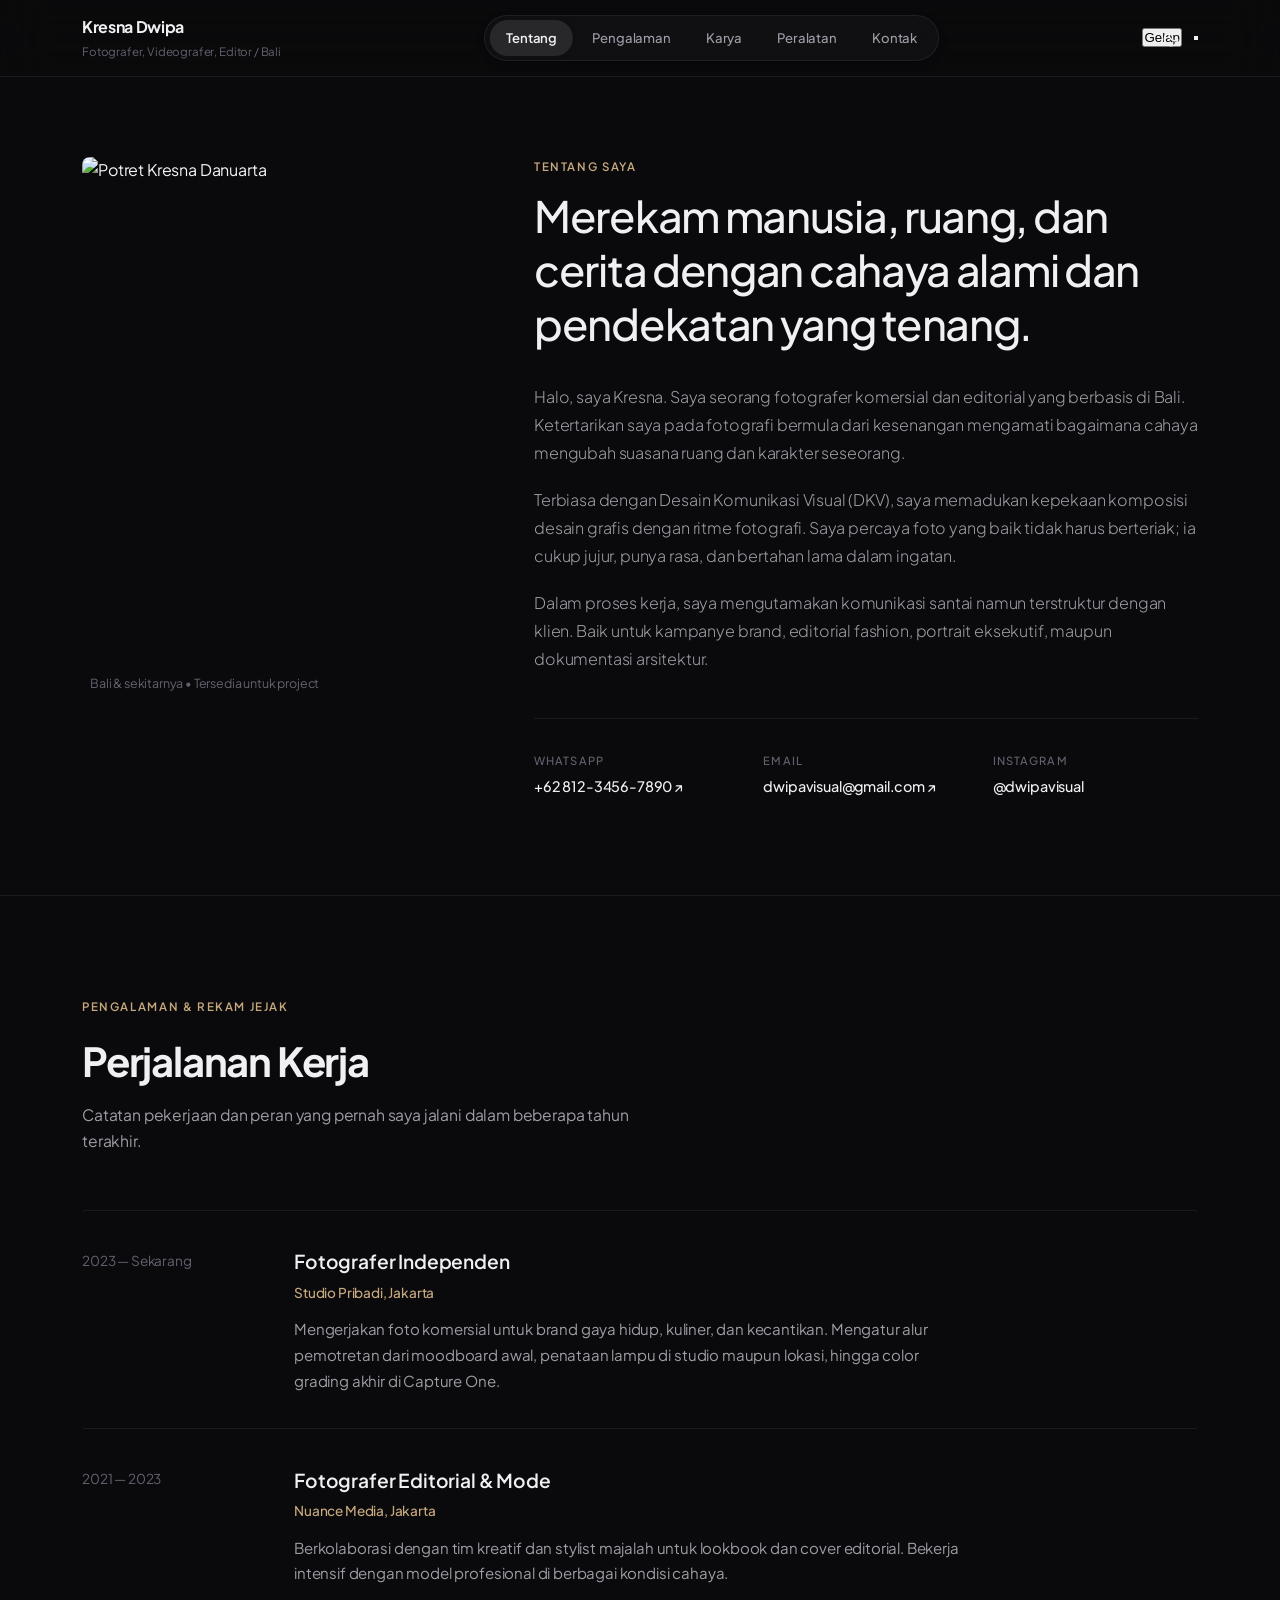
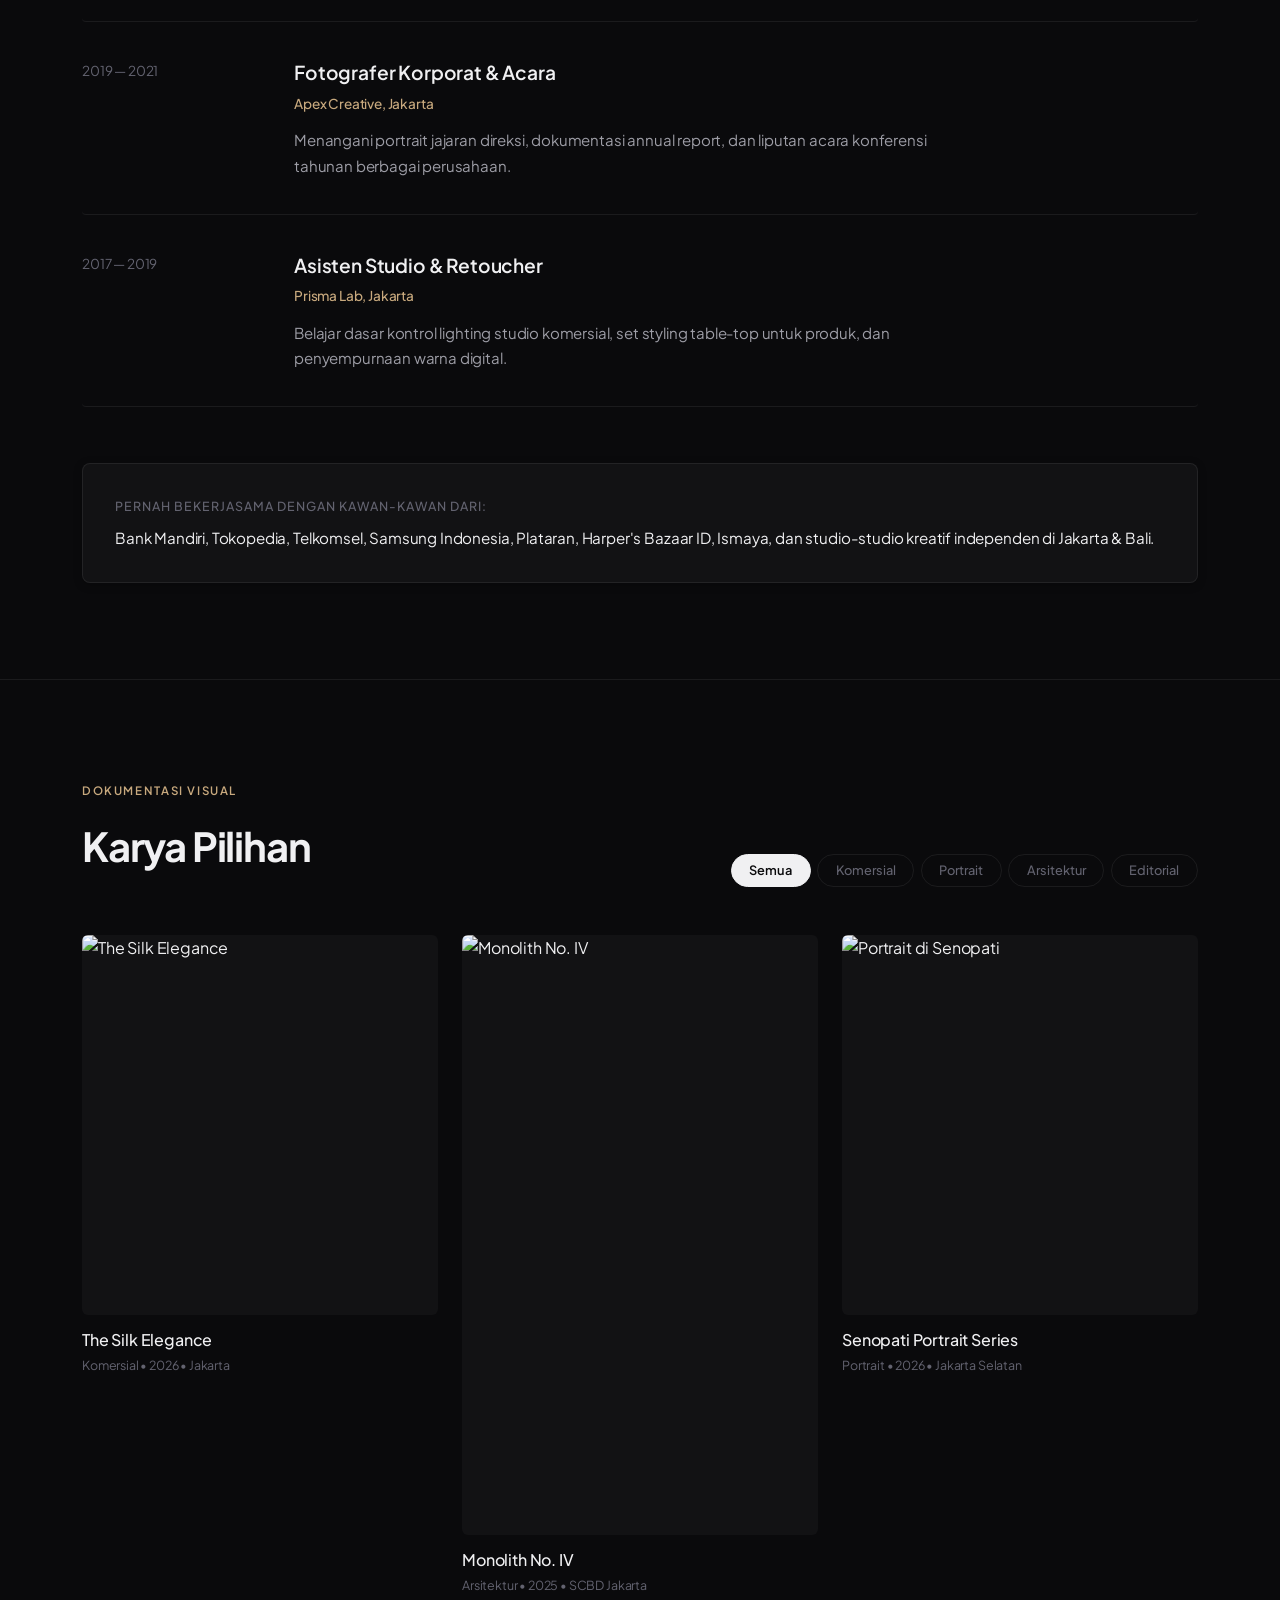
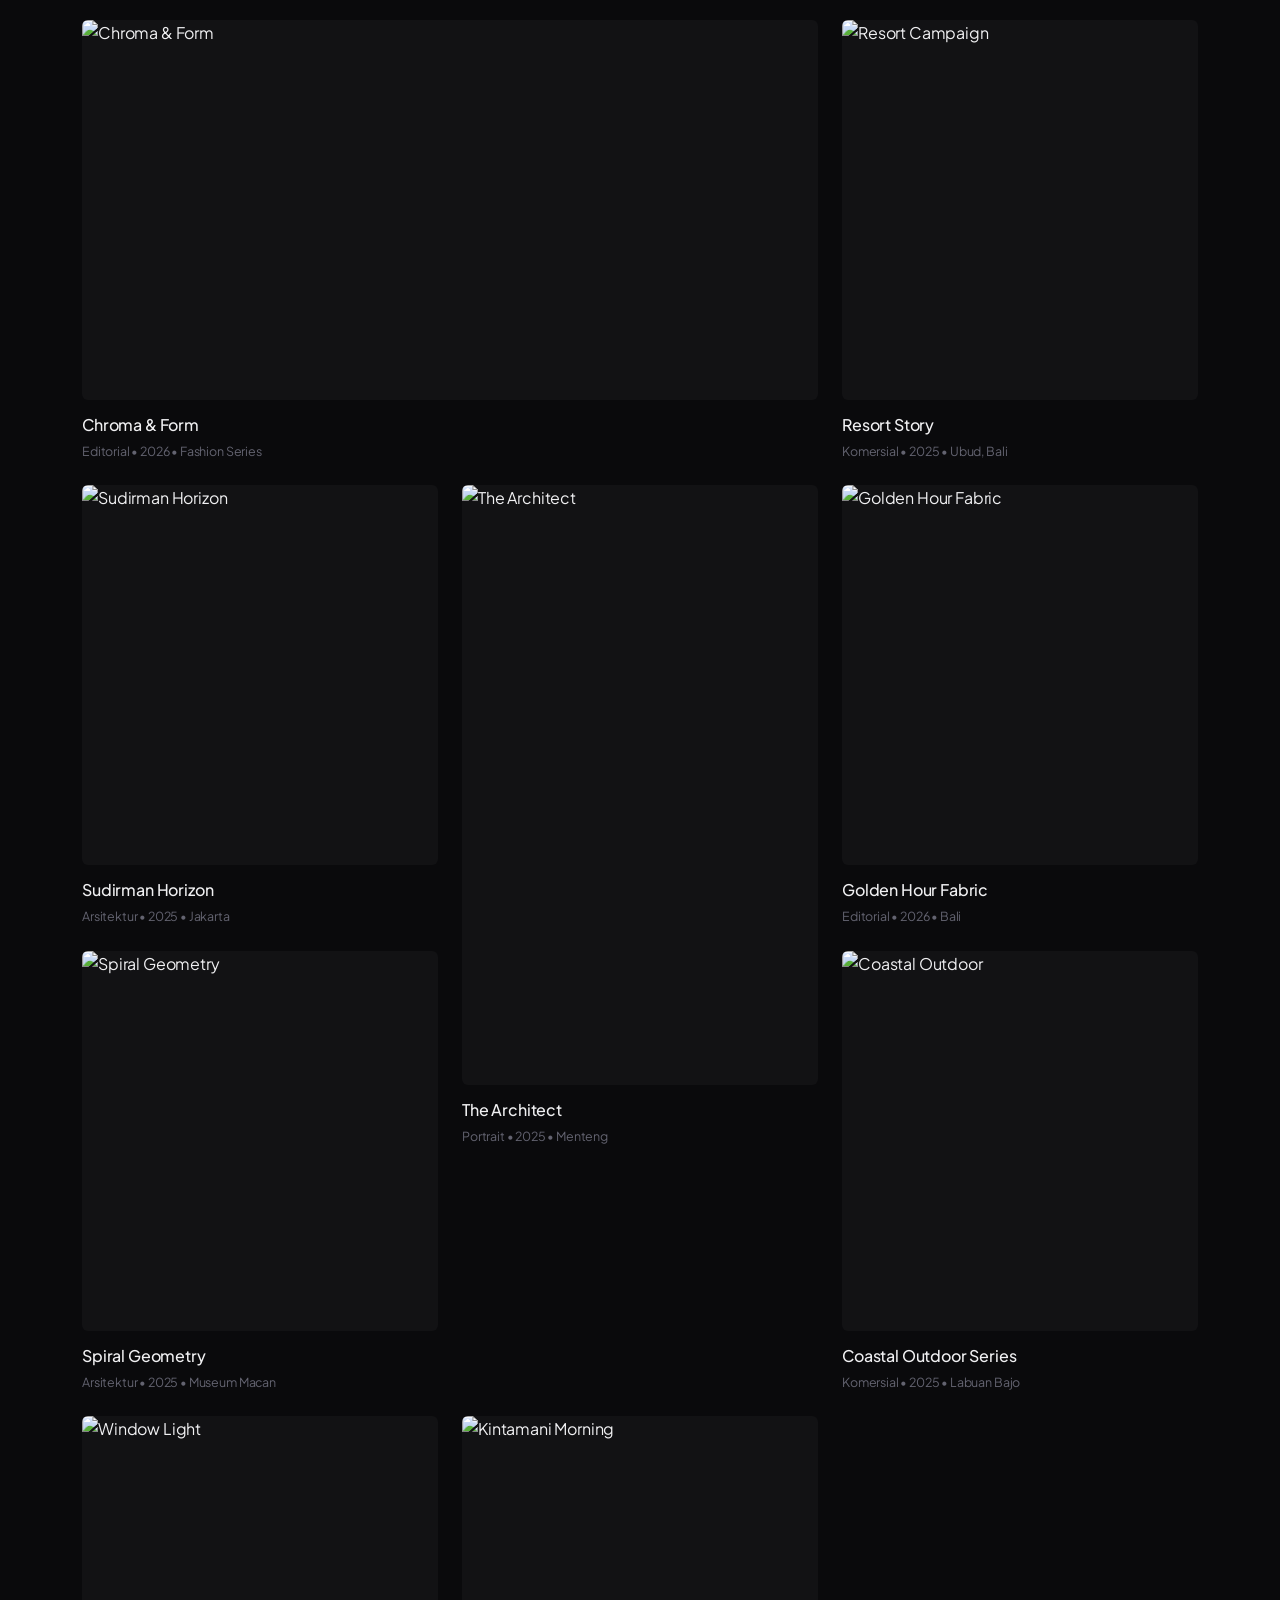
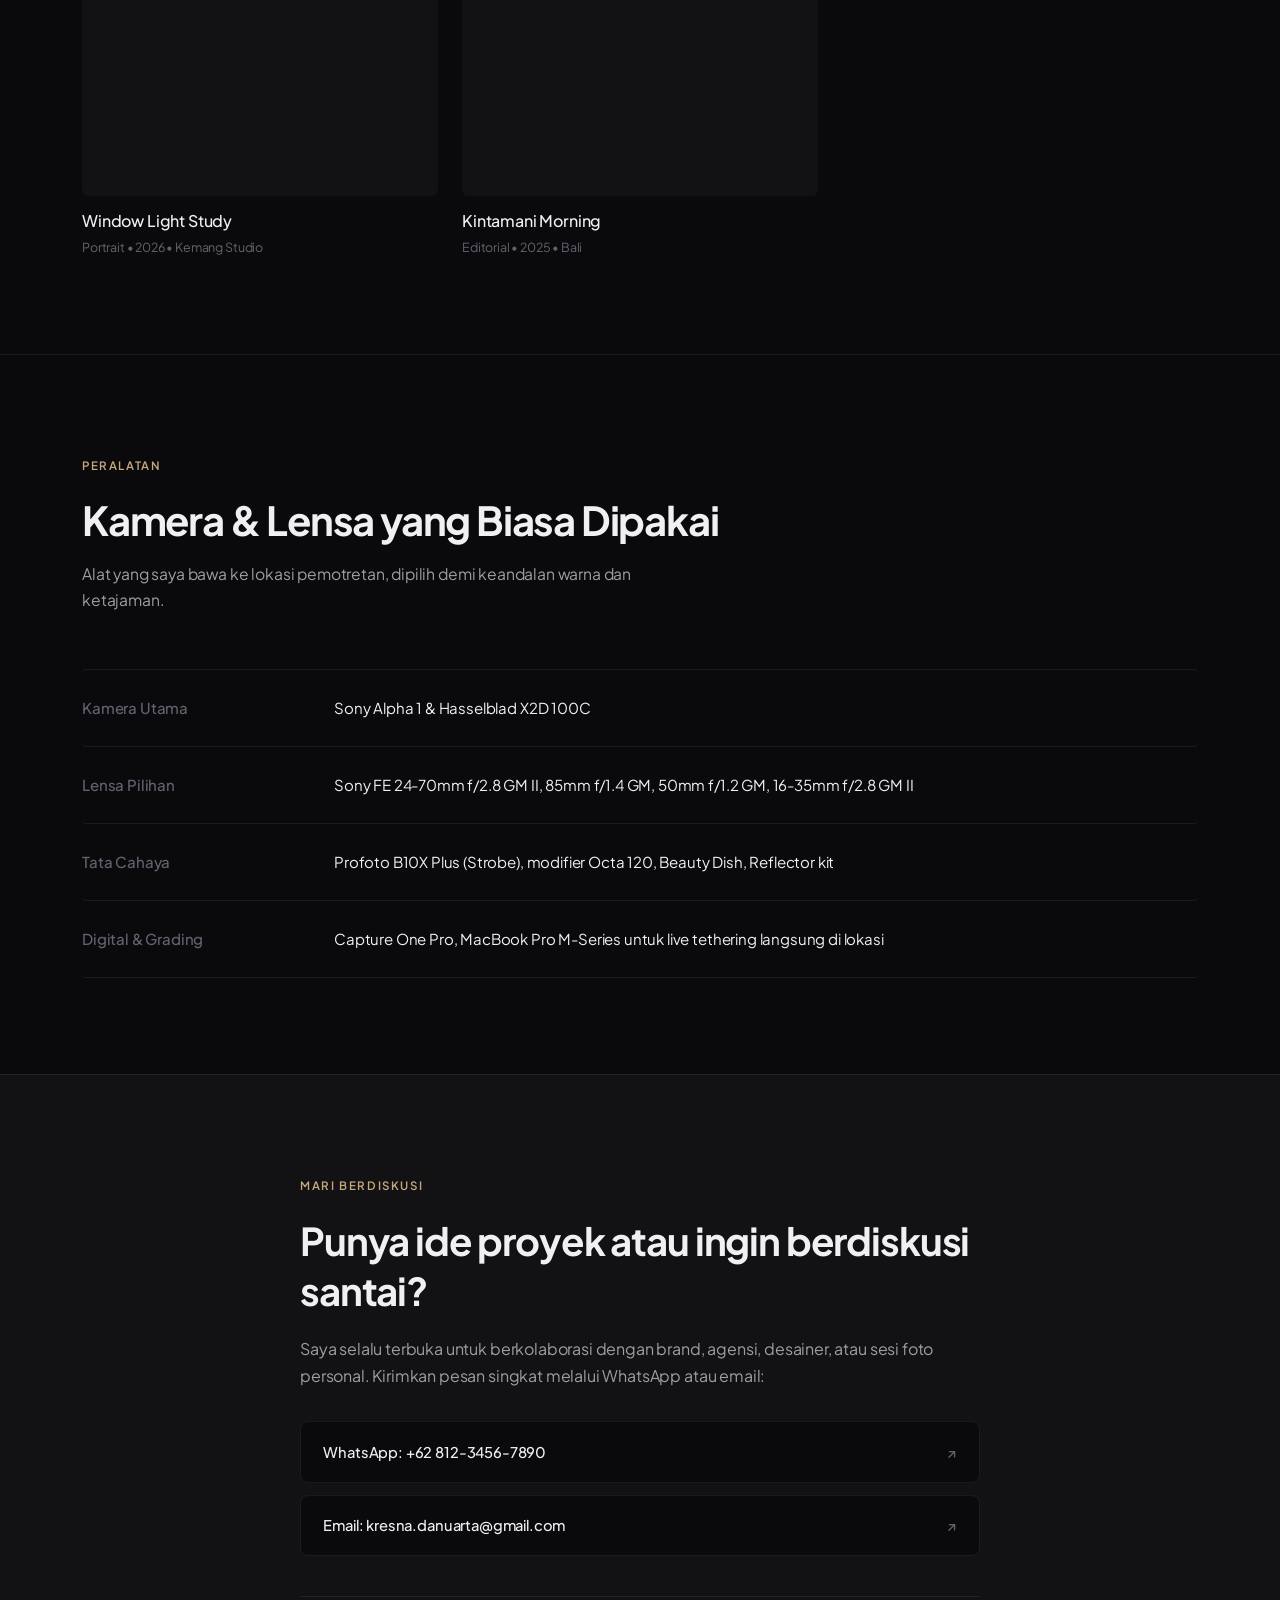
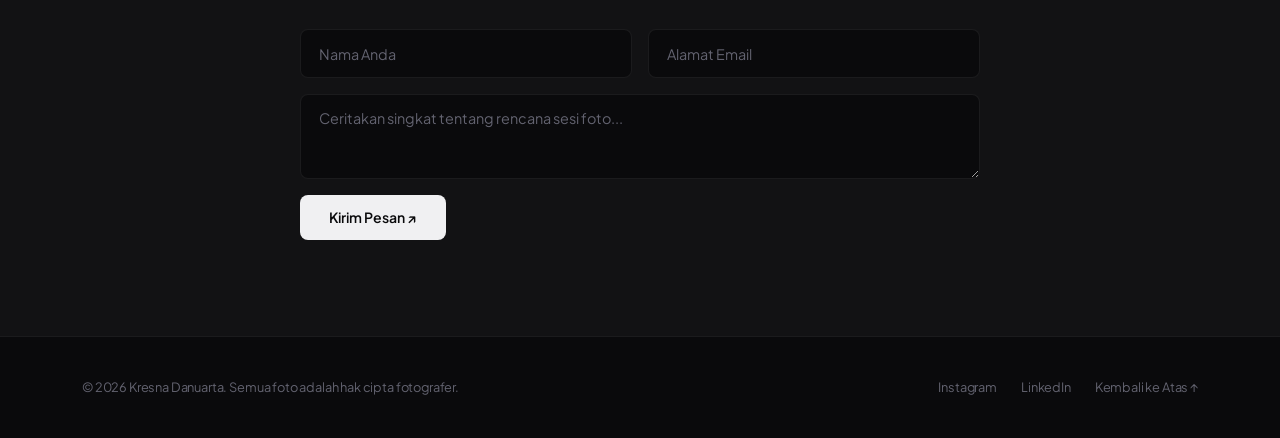
==== commit f262de8b: "origin" ====
--- a/portof/index.html
+++ b/portof/index.html
@@ -1,30 +1,34 @@
 <!DOCTYPE html>
 <html lang="id" data-theme="dark">
+
 <head>
   <meta charset="UTF-8">
   <meta name="viewport" content="width=device-width, initial-scale=1.0">
-  <title>Kresna Danuarta — Fotografer</title>
-  <meta name="description" content="Portofolio fotografi Kresna Danuarta. Berbasis di Jakarta, fokus pada karya komersial, editorial, portrait, dan dokumentasi arsitektur.">
+  <title>Kresna Dwipa — Fotografer, Videografer, Editor </title>
+  <meta name="description"
+    content="Portofolio fotografi Kresna Danuarta. Berbasis di Jakarta, fokus pada karya komersial, editorial, portrait, dan dokumentasi arsitektur.">
   <meta name="author" content="Kresna Danuarta">
 
   <!-- Google Fonts: Plus Jakarta Sans -->
   <link rel="preconnect" href="https://fonts.googleapis.com">
   <link rel="preconnect" href="https://fonts.gstatic.com" crossorigin>
-  <link href="https://fonts.googleapis.com/css2?family=Plus+Jakarta+Sans:wght@300;400;500;600;700&display=swap" rel="stylesheet">
+  <link href="https://fonts.googleapis.com/css2?family=Plus+Jakarta+Sans:wght@300;400;500;600&display=swap"
+    rel="stylesheet">
 
   <link rel="stylesheet" href="style.css">
 </head>
+
 <body>
 
-  <!-- Floating Header -->
+  <!-- Animated Floating Header -->
   <header class="header" id="header">
     <div class="container header-inner">
       <a href="#about" class="logo">
-        <span class="logo-name">Kresna Danuarta</span>
-        <span class="logo-desc">Fotografer / Jakarta</span>
+        <span class="logo-name">Kresna Dwipa</span>
+        <span class="logo-desc">Fotografer, Videografer, Editor / Bali</span>
       </a>
 
-      <!-- Floating Pill Nav -->
+      <!-- Animated Dock Navigation -->
       <div class="nav-wrapper">
         <nav class="nav" id="mainNav">
           <div class="nav-indicator" id="navIndicator"></div>
@@ -36,28 +40,36 @@
         </nav>
       </div>
 
-      <!-- Header Actions -->
+      <!-- Action: Dark/Light Mode Switch & Mobile Toggle -->
       <div class="header-actions">
-        <!-- Theme Toggle -->
-        <button class="theme-toggle" id="themeToggle" aria-label="Ganti tema">
-          <svg class="theme-icon icon-sun" viewBox="0 0 24 24" fill="none" stroke="currentColor" stroke-width="2" stroke-linecap="round" stroke-linejoin="round">
-            <circle cx="12" cy="12" r="5"></circle>
-            <line x1="12" y1="1" x2="12" y2="3"></line>
-            <line x1="12" y1="21" x2="12" y2="23"></line>
-            <line x1="4.22" y1="4.22" x2="5.64" y2="5.64"></line>
-            <line x1="18.36" y1="18.36" x2="19.78" y2="19.78"></line>
-            <line x1="1" y1="12" x2="3" y2="12"></line>
-            <line x1="21" y1="12" x2="23" y2="12"></line>
-            <line x1="4.22" y1="19.78" x2="5.64" y2="18.36"></line>
-            <line x1="18.36" y1="5.64" x2="19.78" y2="4.22"></line>
-          </svg>
-          <svg class="theme-icon icon-moon" viewBox="0 0 24 24" fill="none" stroke="currentColor" stroke-width="2" stroke-linecap="round" stroke-linejoin="round">
-            <path d="M21 12.79A9 9 0 1 1 11.21 3 7 7 0 0 0 21 12.79z"></path>
-          </svg>
+        <!-- Theme Toggle Button -->
+        <button class="theme-toggle-btn" id="themeToggle" aria-label="Ganti Tema Terang dan Gelap"
+          title="Ubah Tema (Gelap / Terang)">
+          <div class="toggle-track">
+            <!-- Sun Icon (Light Mode) -->
+            <svg class="theme-icon icon-sun" viewBox="0 0 24 24" fill="none" stroke="currentColor" stroke-width="2"
+              stroke-linecap="round" stroke-linejoin="round">
+              <circle cx="12" cy="12" r="5"></circle>
+              <line x1="12" y1="1" x2="12" y2="3"></line>
+              <line x1="12" y1="21" x2="12" y2="23"></line>
+              <line x1="4.22" y1="4.22" x2="5.64" y2="5.64"></line>
+              <line x1="18.36" y1="18.36" x2="19.78" y2="19.78"></line>
+              <line x1="1" y1="12" x2="3" y2="12"></line>
+              <line x1="21" y1="12" x2="23" y2="12"></line>
+              <line x1="4.22" y1="19.78" x2="5.64" y2="18.36"></line>
+              <line x1="18.36" y1="5.64" x2="19.78" y2="4.22"></line>
+            </svg>
+            <!-- Moon Icon (Dark Mode) -->
+            <svg class="theme-icon icon-moon" viewBox="0 0 24 24" fill="none" stroke="currentColor" stroke-width="2"
+              stroke-linecap="round" stroke-linejoin="round">
+              <path d="M21 12.79A9 9 0 1 1 11.21 3 7 7 0 0 0 21 12.79z"></path>
+            </svg>
+          </div>
+          <span class="theme-label" id="themeLabel">Gelap</span>
         </button>
 
-        <!-- Mobile Menu -->
-        <button class="mobile-toggle" id="mobileToggle" aria-label="Menu">
+        <!-- Mobile Menu Toggle Button -->
+        <button class="mobile-menu-btn" id="mobileMenuBtn" aria-label="Buka Menu Navigasi">
           <span class="bar"></span>
           <span class="bar"></span>
         </button>
@@ -65,7 +77,7 @@
     </div>
   </header>
 
-  <!-- Mobile Drawer -->
+  <!-- Mobile Drawer Menu -->
   <div class="mobile-drawer" id="mobileDrawer">
     <div class="mobile-drawer-inner">
       <nav class="mobile-nav">
@@ -75,29 +87,28 @@
         <a href="#gear" class="mobile-link">Peralatan</a>
         <a href="#contact" class="mobile-link">Kontak</a>
       </nav>
-      <p class="mobile-footer-text">Kresna Danuarta • Jakarta, Indonesia</p>
+      <div class="mobile-footer">
+        <p>Kresna Dwipa • Bali, Indonesia</p>
+      </div>
     </div>
   </div>
 
   <main>
-    <!-- 1. TENTANG SAYA -->
-    <section class="section about-section reveal" id="about">
+    <!-- 1. DATA DIRI & TENTANG SAYA -->
+    <section class="section about-section" id="about">
       <div class="container">
         <div class="about-grid">
-          
-          <div class="about-image-wrap reveal-child">
-            <img 
-              src="https://images.unsplash.com/photo-1534528741775-53994a69daeb?auto=format&fit=crop&w=900&q=85" 
-              alt="Potret Kresna Danuarta"
-              class="about-image"
-            >
+
+          <div class="about-image-wrap">
+            <img src="https://images.unsplash.com/photo-1534528741775-53994a69daeb?auto=format&fit=crop&w=900&q=85"
+              alt="Potret Kresna Danuarta" class="about-image">
             <div class="location-pill">
-              <span class="dot-pulse"></span>
-              Jakarta & sekitarnya • Tersedia untuk project
-            </div>
-          </div>
-
-          <div class="about-text-wrap reveal-child" style="--delay: 0.15s">
+              <span class="dot"></span>
+              Bali & sekitarnya • Tersedia untuk project
+            </div>
+          </div>
+
+          <div class="about-text-wrap">
             <span class="section-label">Tentang Saya</span>
             <h1 class="about-heading">
               Merekam manusia, ruang, dan cerita dengan cahaya alami dan pendekatan yang tenang.
@@ -105,34 +116,41 @@
 
             <div class="about-paragraphs">
               <p>
-                Halo, saya Kresna. Saya seorang fotografer komersial dan editorial yang berbasis di Jakarta Selatan. Ketertarikan saya pada fotografi bermula dari kesenangan mengamati bagaimana cahaya mengubah suasana ruang dan karakter seseorang.
+                Halo, saya Kresna. Saya seorang fotografer komersial dan editorial yang berbasis di Bali.
+                Ketertarikan saya pada fotografi bermula dari kesenangan mengamati bagaimana cahaya mengubah suasana
+                ruang dan karakter seseorang.
               </p>
               <p>
-                Lulusan Desain Komunikasi Visual (DKV), saya memadukan kepekaan komposisi desain grafis dengan ritme fotografi. Saya percaya foto yang baik tidak harus berteriak; ia cukup jujur, punya rasa, dan bertahan lama dalam ingatan.
+                Terbiasa dengan Desain Komunikasi Visual (DKV), saya memadukan kepekaan komposisi desain grafis dengan
+                ritme
+                fotografi. Saya percaya foto yang baik tidak harus berteriak; ia cukup jujur, punya rasa, dan bertahan
+                lama dalam ingatan.
               </p>
               <p>
-                Dalam proses kerja, saya mengutamakan komunikasi santai namun terstruktur dengan klien. Baik untuk kampanye brand, editorial fashion, portrait eksekutif, maupun dokumentasi arsitektur.
-              </p>
-            </div>
-
-            <!-- Quick Contact -->
+                Dalam proses kerja, saya mengutamakan komunikasi santai namun terstruktur dengan klien. Baik untuk
+                kampanye brand, editorial fashion, portrait eksekutif, maupun dokumentasi arsitektur.
+              </p>
+            </div>
+
+            <!-- Kontak Langsung Ringkas -->
             <div class="quick-contact-strip">
               <div class="contact-entry">
                 <span class="entry-label">WhatsApp</span>
-                <a href="https://wa.me/6281234567890?text=Halo%20Kresna,%20saya%20ingin%20berdiskusi%20tentang%20project%20foto" target="_blank" rel="noopener" class="entry-val link">
+                <a href="https://wa.me/6281234567890?text=Halo%20Kresna,%20saya%20ingin%20berdiskusi%20tentang%20project%20foto"
+                  target="_blank" rel="noopener" class="entry-val link">
                   +62 812-3456-7890 ↗
                 </a>
               </div>
               <div class="contact-entry">
                 <span class="entry-label">Email</span>
-                <a href="mailto:kresna.danuarta@gmail.com" class="entry-val link">
-                  kresna.danuarta@gmail.com ↗
+                <a href="mailto:dwipavisual@gmail.com" class="entry-val link">
+                  dwipavisual@gmail.com ↗
                 </a>
               </div>
               <div class="contact-entry">
                 <span class="entry-label">Instagram</span>
                 <a href="https://instagram.com" target="_blank" rel="noopener" class="entry-val link">
-                  @kresnadanuarta ↗
+                  @dwipavisual
                 </a>
               </div>
             </div>
@@ -142,8 +160,8 @@
       </div>
     </section>
 
-    <!-- 2. PENGALAMAN -->
-    <section class="section experience-section reveal" id="experience">
+    <!-- 2. PENGALAMAN & REKAM JEJAK -->
+    <section class="section experience-section" id="experience">
       <div class="container">
         <div class="section-head">
           <span class="section-label">Pengalaman & Rekam Jejak</span>
@@ -154,65 +172,70 @@
         </div>
 
         <div class="experience-list">
-          
-          <div class="experience-row reveal-child">
+
+          <div class="experience-row">
             <div class="exp-year">2023 — Sekarang</div>
             <div class="exp-content">
               <h3 class="exp-title">Fotografer Independen</h3>
               <p class="exp-place">Studio Pribadi, Jakarta</p>
               <p class="exp-desc">
-                Mengerjakan foto komersial untuk brand gaya hidup, kuliner, dan kecantikan. Mengatur alur pemotretan dari moodboard awal, penataan lampu di studio maupun lokasi, hingga color grading akhir di Capture One.
-              </p>
-            </div>
-          </div>
-
-          <div class="experience-row reveal-child" style="--delay: 0.08s">
+                Mengerjakan foto komersial untuk brand gaya hidup, kuliner, dan kecantikan. Mengatur alur pemotretan
+                dari moodboard awal, penataan lampu di studio maupun lokasi, hingga color grading akhir di Capture One.
+              </p>
+            </div>
+          </div>
+
+          <div class="experience-row">
             <div class="exp-year">2021 — 2023</div>
             <div class="exp-content">
               <h3 class="exp-title">Fotografer Editorial & Mode</h3>
               <p class="exp-place">Nuance Media, Jakarta</p>
               <p class="exp-desc">
-                Berkolaborasi dengan tim kreatif dan stylist majalah untuk lookbook dan cover editorial. Bekerja intensif dengan model profesional di berbagai kondisi cahaya.
-              </p>
-            </div>
-          </div>
-
-          <div class="experience-row reveal-child" style="--delay: 0.16s">
+                Berkolaborasi dengan tim kreatif dan stylist majalah untuk lookbook dan cover editorial. Bekerja
+                intensif dengan model profesional di berbagai kondisi cahaya.
+              </p>
+            </div>
+          </div>
+
+          <div class="experience-row">
             <div class="exp-year">2019 — 2021</div>
             <div class="exp-content">
               <h3 class="exp-title">Fotografer Korporat & Acara</h3>
               <p class="exp-place">Apex Creative, Jakarta</p>
               <p class="exp-desc">
-                Menangani portrait jajaran direksi, dokumentasi annual report, dan liputan acara konferensi tahunan berbagai perusahaan.
-              </p>
-            </div>
-          </div>
-
-          <div class="experience-row reveal-child" style="--delay: 0.24s">
+                Menangani portrait jajaran direksi, dokumentasi annual report, dan liputan acara konferensi tahunan
+                berbagai perusahaan.
+              </p>
+            </div>
+          </div>
+
+          <div class="experience-row">
             <div class="exp-year">2017 — 2019</div>
             <div class="exp-content">
               <h3 class="exp-title">Asisten Studio & Retoucher</h3>
               <p class="exp-place">Prisma Lab, Jakarta</p>
               <p class="exp-desc">
-                Belajar dasar kontrol lighting studio komersial, set styling table-top untuk produk, dan penyempurnaan warna digital.
-              </p>
-            </div>
-          </div>
-
-        </div>
-
-        <!-- Klien -->
-        <div class="clients-section reveal-child" style="--delay: 0.1s">
+                Belajar dasar kontrol lighting studio komersial, set styling table-top untuk produk, dan penyempurnaan
+                warna digital.
+              </p>
+            </div>
+          </div>
+
+        </div>
+
+        <!-- Kolaborator & Klien -->
+        <div class="clients-section">
           <span class="clients-label">Pernah bekerjasama dengan kawan-kawan dari:</span>
           <p class="clients-list">
-            Bank Mandiri, Tokopedia, Telkomsel, Samsung Indonesia, Plataran, Harper's Bazaar ID, Ismaya, dan studio-studio kreatif independen di Jakarta & Bali.
+            Bank Mandiri, Tokopedia, Telkomsel, Samsung Indonesia, Plataran, Harper's Bazaar ID, Ismaya, dan
+            studio-studio kreatif independen di Jakarta & Bali.
           </p>
         </div>
       </div>
     </section>
 
-    <!-- 3. KARYA FOTO -->
-    <section class="section works-section reveal" id="works">
+    <!-- 3. PORTOFOLIO KARYA FOTO -->
+    <section class="section works-section" id="works">
       <div class="container">
         <div class="works-header">
           <div>
@@ -220,7 +243,7 @@
             <h2 class="section-title">Karya Pilihan</h2>
           </div>
 
-          <!-- Filter -->
+          <!-- Filter Kategori Simpel -->
           <div class="filter-bar" id="filterBar">
             <button class="filter-btn active" data-filter="all">Semua</button>
             <button class="filter-btn" data-filter="commercial">Komersial</button>
@@ -232,13 +255,11 @@
 
         <!-- Photo Grid -->
         <div class="works-grid" id="worksGrid">
-          
+
           <article class="work-item" data-category="commercial" data-id="1">
             <div class="work-img-box">
-              <img src="https://images.unsplash.com/photo-1509631179647-0177331693ae?auto=format&fit=crop&w=1200&q=85" alt="The Silk Elegance" loading="lazy">
-              <div class="work-overlay">
-                <span class="overlay-label">Lihat</span>
-              </div>
+              <img src="https://images.unsplash.com/photo-1509631179647-0177331693ae?auto=format&fit=crop&w=1200&q=85"
+                alt="The Silk Elegance" loading="lazy">
             </div>
             <div class="work-caption">
               <div class="work-title">The Silk Elegance</div>
@@ -248,10 +269,8 @@
 
           <article class="work-item work-tall" data-category="architecture" data-id="2">
             <div class="work-img-box">
-              <img src="https://images.unsplash.com/photo-1513694203232-719a280e022f?auto=format&fit=crop&w=1200&q=85" alt="Monolith No. IV" loading="lazy">
-              <div class="work-overlay">
-                <span class="overlay-label">Lihat</span>
-              </div>
+              <img src="https://images.unsplash.com/photo-1513694203232-719a280e022f?auto=format&fit=crop&w=1200&q=85"
+                alt="Monolith No. IV" loading="lazy">
             </div>
             <div class="work-caption">
               <div class="work-title">Monolith No. IV</div>
@@ -261,10 +280,8 @@
 
           <article class="work-item" data-category="portrait" data-id="3">
             <div class="work-img-box">
-              <img src="https://images.unsplash.com/photo-1534528741775-53994a69daeb?auto=format&fit=crop&w=1200&q=85" alt="Portrait di Senopati" loading="lazy">
-              <div class="work-overlay">
-                <span class="overlay-label">Lihat</span>
-              </div>
+              <img src="https://images.unsplash.com/photo-1534528741775-53994a69daeb?auto=format&fit=crop&w=1200&q=85"
+                alt="Portrait di Senopati" loading="lazy">
             </div>
             <div class="work-caption">
               <div class="work-title">Senopati Portrait Series</div>
@@ -274,10 +291,8 @@
 
           <article class="work-item work-wide" data-category="editorial" data-id="4">
             <div class="work-img-box">
-              <img src="https://images.unsplash.com/photo-1515886657613-9f3515b0c78f?auto=format&fit=crop&w=1200&q=85" alt="Chroma & Form" loading="lazy">
-              <div class="work-overlay">
-                <span class="overlay-label">Lihat</span>
-              </div>
+              <img src="https://images.unsplash.com/photo-1515886657613-9f3515b0c78f?auto=format&fit=crop&w=1200&q=85"
+                alt="Chroma & Form" loading="lazy">
             </div>
             <div class="work-caption">
               <div class="work-title">Chroma & Form</div>
@@ -287,10 +302,8 @@
 
           <article class="work-item" data-category="commercial" data-id="5">
             <div class="work-img-box">
-              <img src="https://images.unsplash.com/photo-1506744038136-46273834b3fb?auto=format&fit=crop&w=1200&q=85" alt="Resort Campaign" loading="lazy">
-              <div class="work-overlay">
-                <span class="overlay-label">Lihat</span>
-              </div>
+              <img src="https://images.unsplash.com/photo-1506744038136-46273834b3fb?auto=format&fit=crop&w=1200&q=85"
+                alt="Resort Campaign" loading="lazy">
             </div>
             <div class="work-caption">
               <div class="work-title">Resort Story</div>
@@ -300,10 +313,8 @@
 
           <article class="work-item" data-category="architecture" data-id="6">
             <div class="work-img-box">
-              <img src="https://images.unsplash.com/photo-1486406146926-c627a92ad1ab?auto=format&fit=crop&w=1200&q=85" alt="Sudirman Horizon" loading="lazy">
-              <div class="work-overlay">
-                <span class="overlay-label">Lihat</span>
-              </div>
+              <img src="https://images.unsplash.com/photo-1486406146926-c627a92ad1ab?auto=format&fit=crop&w=1200&q=85"
+                alt="Sudirman Horizon" loading="lazy">
             </div>
             <div class="work-caption">
               <div class="work-title">Sudirman Horizon</div>
@@ -313,10 +324,8 @@
 
           <article class="work-item work-tall" data-category="portrait" data-id="7">
             <div class="work-img-box">
-              <img src="https://images.unsplash.com/photo-1500648767791-00dcc994a43e?auto=format&fit=crop&w=1200&q=85" alt="The Architect" loading="lazy">
-              <div class="work-overlay">
-                <span class="overlay-label">Lihat</span>
-              </div>
+              <img src="https://images.unsplash.com/photo-1500648767791-00dcc994a43e?auto=format&fit=crop&w=1200&q=85"
+                alt="The Architect" loading="lazy">
             </div>
             <div class="work-caption">
               <div class="work-title">The Architect</div>
@@ -326,10 +335,8 @@
 
           <article class="work-item" data-category="editorial" data-id="8">
             <div class="work-img-box">
-              <img src="https://images.unsplash.com/photo-1490481651871-ab68de25d43d?auto=format&fit=crop&w=1200&q=85" alt="Golden Hour Fabric" loading="lazy">
-              <div class="work-overlay">
-                <span class="overlay-label">Lihat</span>
-              </div>
+              <img src="https://images.unsplash.com/photo-1490481651871-ab68de25d43d?auto=format&fit=crop&w=1200&q=85"
+                alt="Golden Hour Fabric" loading="lazy">
             </div>
             <div class="work-caption">
               <div class="work-title">Golden Hour Fabric</div>
@@ -339,10 +346,8 @@
 
           <article class="work-item" data-category="architecture" data-id="9">
             <div class="work-img-box">
-              <img src="https://images.unsplash.com/photo-1487958449943-2429e8be8625?auto=format&fit=crop&w=1200&q=85" alt="Spiral Geometry" loading="lazy">
-              <div class="work-overlay">
-                <span class="overlay-label">Lihat</span>
-              </div>
+              <img src="https://images.unsplash.com/photo-1487958449943-2429e8be8625?auto=format&fit=crop&w=1200&q=85"
+                alt="Spiral Geometry" loading="lazy">
             </div>
             <div class="work-caption">
               <div class="work-title">Spiral Geometry</div>
@@ -352,10 +357,8 @@
 
           <article class="work-item" data-category="commercial" data-id="10">
             <div class="work-img-box">
-              <img src="https://images.unsplash.com/photo-1507525428034-b723cf961d3e?auto=format&fit=crop&w=1200&q=85" alt="Coastal Outdoor" loading="lazy">
-              <div class="work-overlay">
-                <span class="overlay-label">Lihat</span>
-              </div>
+              <img src="https://images.unsplash.com/photo-1507525428034-b723cf961d3e?auto=format&fit=crop&w=1200&q=85"
+                alt="Coastal Outdoor" loading="lazy">
             </div>
             <div class="work-caption">
               <div class="work-title">Coastal Outdoor Series</div>
@@ -365,10 +368,8 @@
 
           <article class="work-item" data-category="portrait" data-id="11">
             <div class="work-img-box">
-              <img src="https://images.unsplash.com/photo-1544005313-94ddf0286df2?auto=format&fit=crop&w=1200&q=85" alt="Window Light" loading="lazy">
-              <div class="work-overlay">
-                <span class="overlay-label">Lihat</span>
-              </div>
+              <img src="https://images.unsplash.com/photo-1544005313-94ddf0286df2?auto=format&fit=crop&w=1200&q=85"
+                alt="Window Light" loading="lazy">
             </div>
             <div class="work-caption">
               <div class="work-title">Window Light Study</div>
@@ -378,10 +379,8 @@
 
           <article class="work-item" data-category="editorial" data-id="12">
             <div class="work-img-box">
-              <img src="https://images.unsplash.com/photo-1470071459604-3b5ec3a7fe05?auto=format&fit=crop&w=1200&q=85" alt="Kintamani Morning" loading="lazy">
-              <div class="work-overlay">
-                <span class="overlay-label">Lihat</span>
-              </div>
+              <img src="https://images.unsplash.com/photo-1470071459604-3b5ec3a7fe05?auto=format&fit=crop&w=1200&q=85"
+                alt="Kintamani Morning" loading="lazy">
             </div>
             <div class="work-caption">
               <div class="work-title">Kintamani Morning</div>
@@ -394,7 +393,7 @@
     </section>
 
     <!-- 4. PERALATAN -->
-    <section class="section gear-section reveal" id="gear">
+    <section class="section gear-section" id="gear">
       <div class="container">
         <div class="section-head">
           <span class="section-label">Peralatan</span>
@@ -405,19 +404,19 @@
         </div>
 
         <div class="gear-list">
-          <div class="gear-row reveal-child">
+          <div class="gear-row">
             <div class="gear-cat">Kamera Utama</div>
             <div class="gear-items">Sony Alpha 1 & Hasselblad X2D 100C</div>
           </div>
-          <div class="gear-row reveal-child" style="--delay: 0.06s">
+          <div class="gear-row">
             <div class="gear-cat">Lensa Pilihan</div>
             <div class="gear-items">Sony FE 24-70mm f/2.8 GM II, 85mm f/1.4 GM, 50mm f/1.2 GM, 16-35mm f/2.8 GM II</div>
           </div>
-          <div class="gear-row reveal-child" style="--delay: 0.12s">
+          <div class="gear-row">
             <div class="gear-cat">Tata Cahaya</div>
             <div class="gear-items">Profoto B10X Plus (Strobe), modifier Octa 120, Beauty Dish, Reflector kit</div>
           </div>
-          <div class="gear-row reveal-child" style="--delay: 0.18s">
+          <div class="gear-row">
             <div class="gear-cat">Digital & Grading</div>
             <div class="gear-items">Capture One Pro, MacBook Pro M-Series untuk live tethering langsung di lokasi</div>
           </div>
@@ -426,17 +425,19 @@
     </section>
 
     <!-- 5. KONTAK -->
-    <section class="section contact-section reveal" id="contact">
+    <section class="section contact-section" id="contact">
       <div class="container">
         <div class="contact-box">
           <span class="section-label">Mari Berdiskusi</span>
           <h2 class="contact-title">Punya ide proyek atau ingin berdiskusi santai?</h2>
           <p class="contact-desc">
-            Saya selalu terbuka untuk berkolaborasi dengan brand, agensi, desainer, atau sesi foto personal. Kirimkan pesan singkat melalui WhatsApp atau email:
+            Saya selalu terbuka untuk berkolaborasi dengan brand, agensi, desainer, atau sesi foto personal. Kirimkan
+            pesan singkat melalui WhatsApp atau email:
           </p>
 
           <div class="contact-links-grid">
-            <a href="https://wa.me/6281234567890?text=Halo%20Kresna,%20saya%20tertarik%20untuk%20diskusi%20project%20foto" target="_blank" rel="noopener" class="contact-btn">
+            <a href="https://wa.me/6281234567890?text=Halo%20Kresna,%20saya%20tertarik%20untuk%20diskusi%20project%20foto"
+              target="_blank" rel="noopener" class="contact-btn">
               <span>WhatsApp: +62 812-3456-7890</span>
               <span class="arrow">↗</span>
             </a>
@@ -446,14 +447,15 @@
             </a>
           </div>
 
-          <!-- Form -->
+          <!-- Form Sederhana -->
           <div class="form-wrapper">
             <form id="contactForm" class="simple-form" novalidate>
               <div class="input-row">
                 <input type="text" id="senderName" placeholder="Nama Anda" required>
                 <input type="email" id="senderEmail" placeholder="Alamat Email" required>
               </div>
-              <textarea id="senderMessage" rows="3" placeholder="Ceritakan singkat tentang rencana sesi foto..." required></textarea>
+              <textarea id="senderMessage" rows="3" placeholder="Ceritakan singkat tentang rencana sesi foto..."
+                required></textarea>
               <button type="submit" class="submit-btn" id="submitBtn">Kirim Pesan ↗</button>
             </form>
           </div>
@@ -462,7 +464,7 @@
     </section>
   </main>
 
-  <!-- LIGHTBOX -->
+  <!-- LIGHTBOX SEDERHANA -->
   <div class="lightbox" id="lightbox" aria-hidden="true">
     <div class="lightbox-overlay" id="lightboxOverlay"></div>
     <div class="lightbox-content">
@@ -475,7 +477,7 @@
     </div>
   </div>
 
-  <!-- TOAST -->
+  <!-- TOAST SEDERHANA -->
   <div class="toast" id="toast">Pesan berhasil dikirim.</div>
 
   <!-- FOOTER -->
@@ -492,4 +494,5 @@
 
   <script src="app.js"></script>
 </body>
-</html>
+
+</html>
